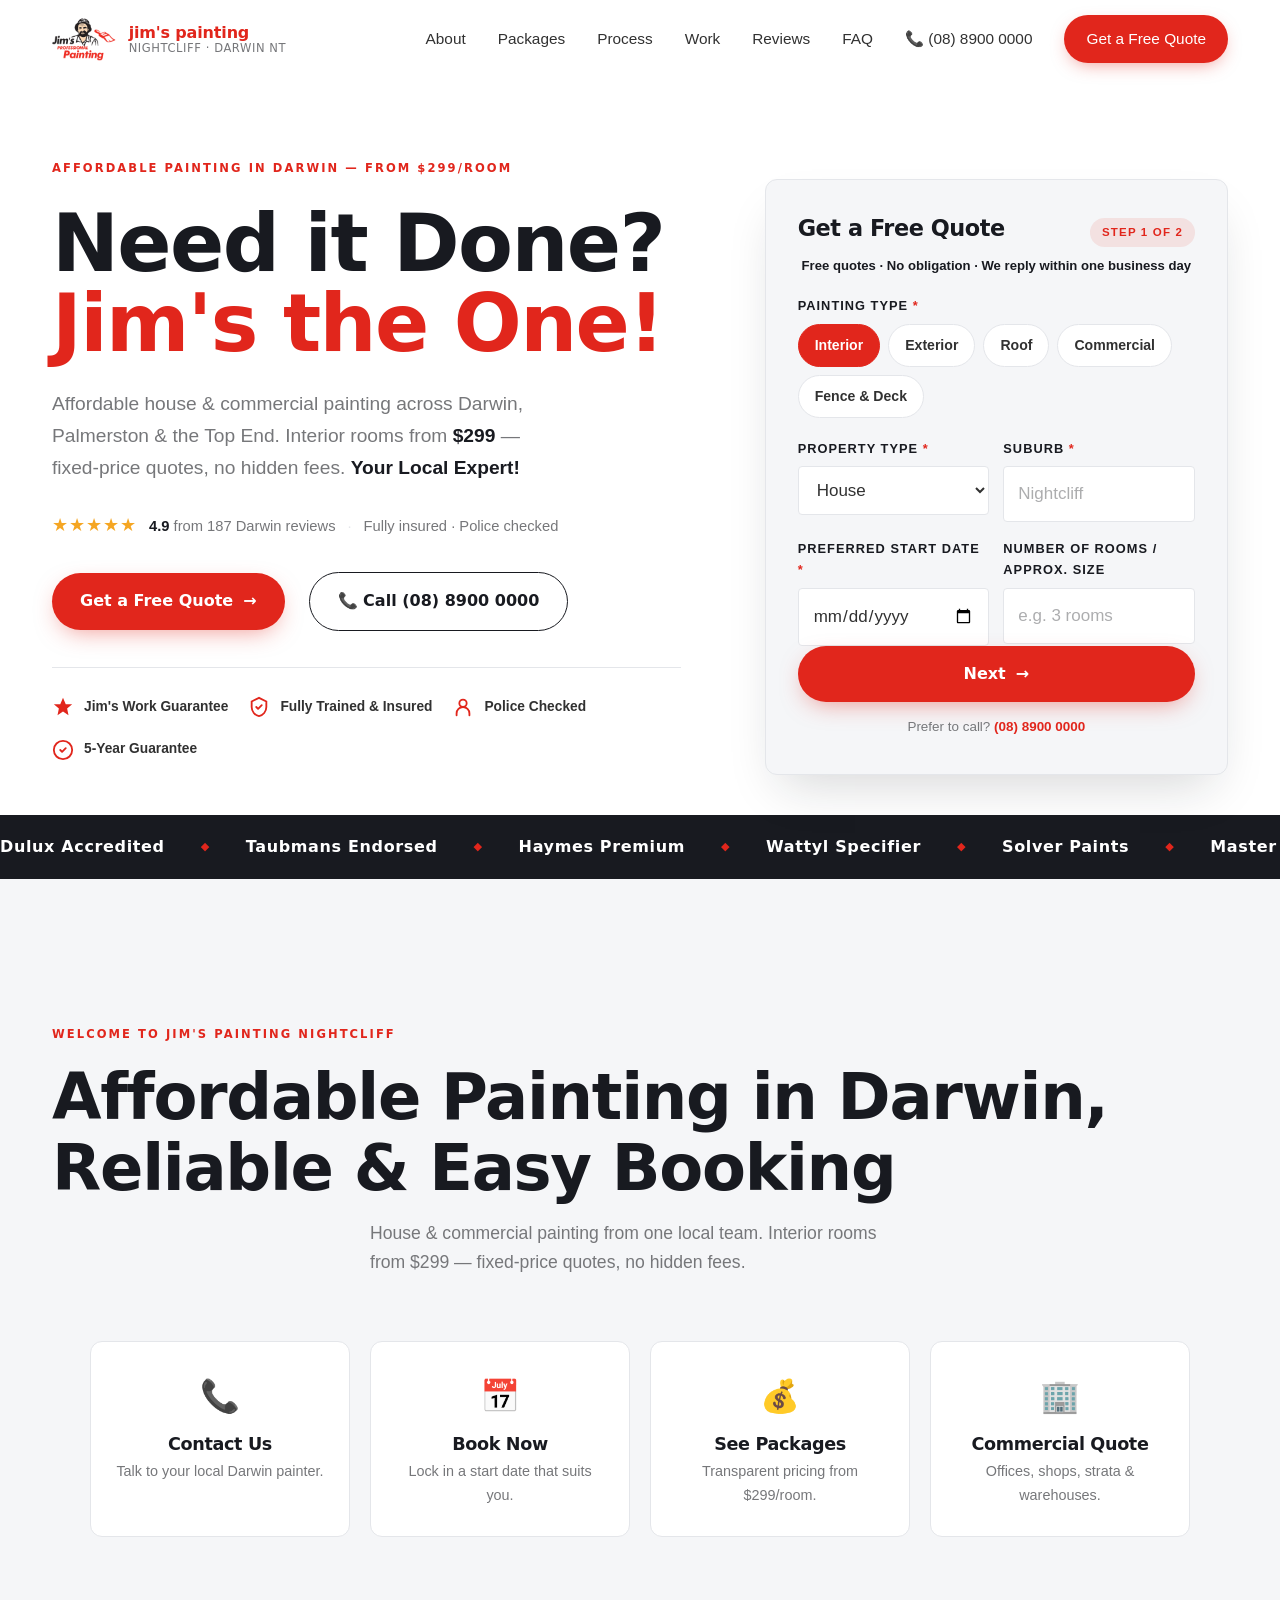
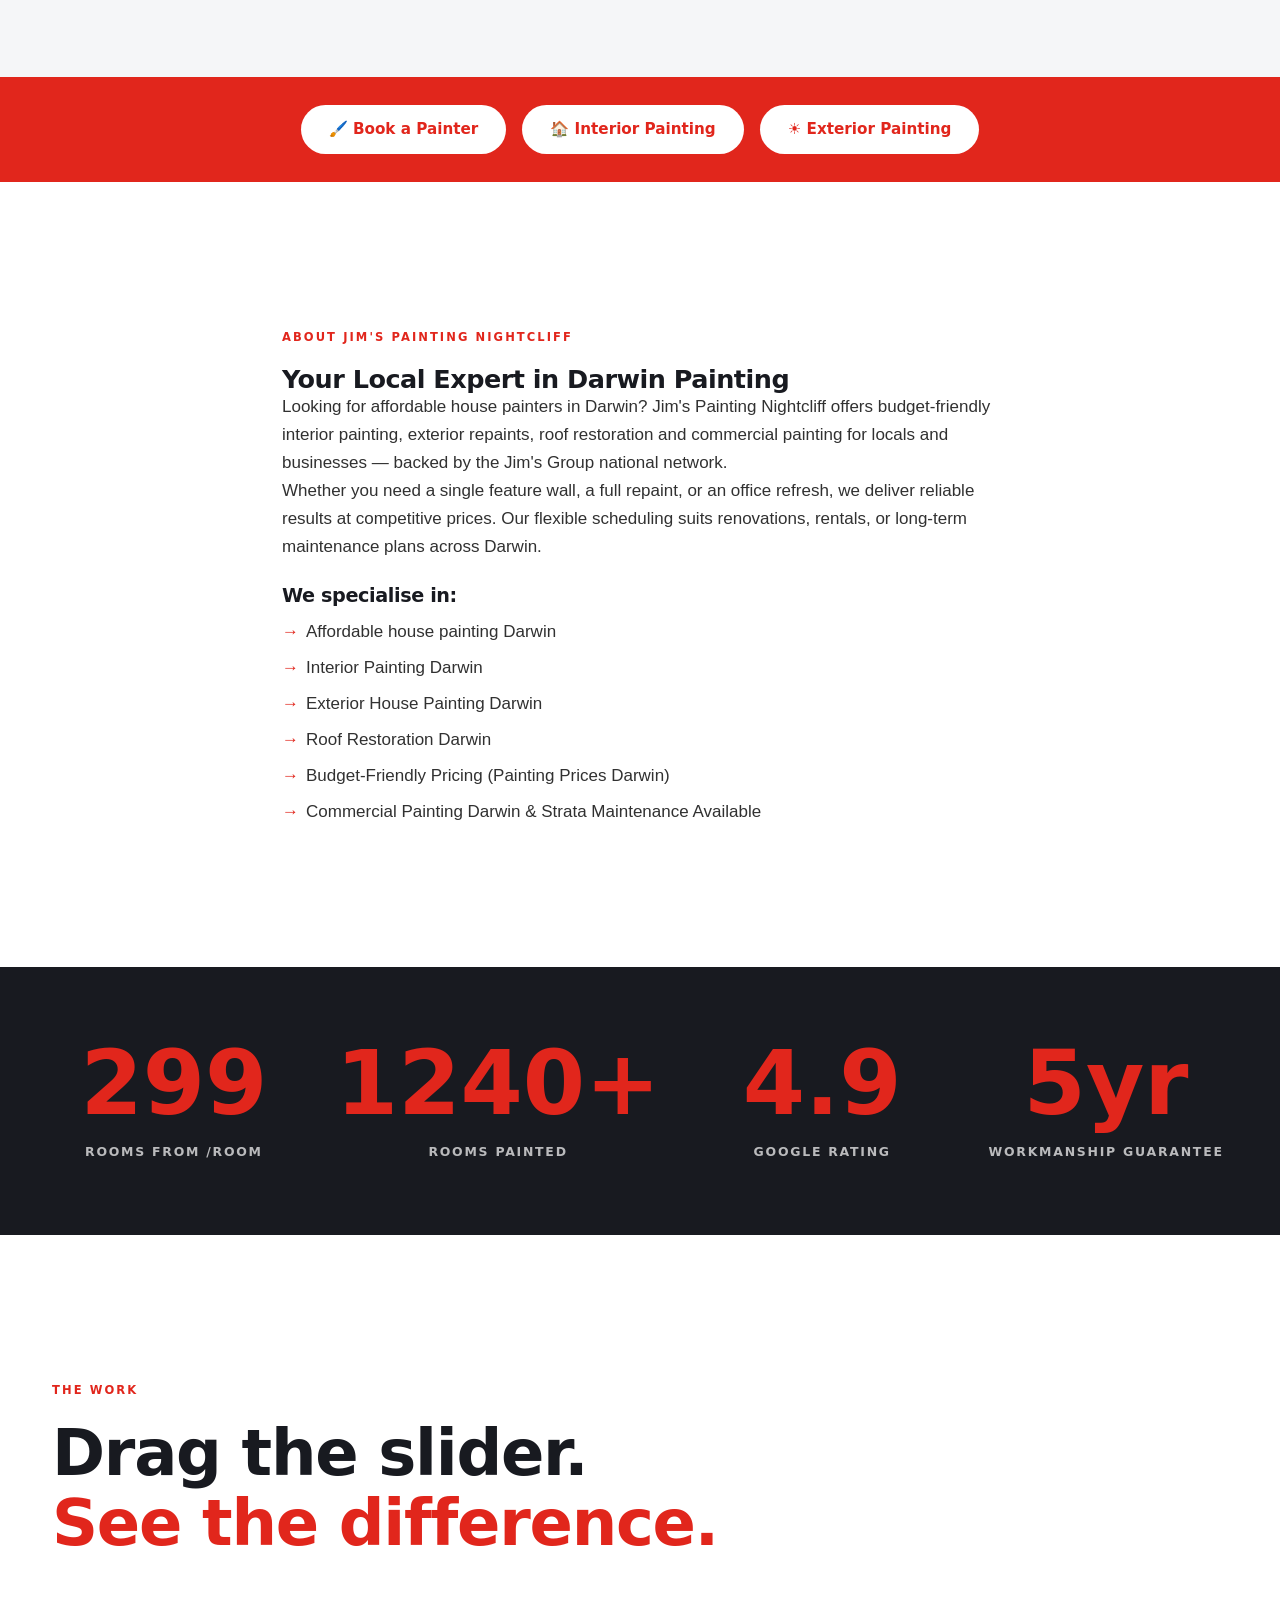
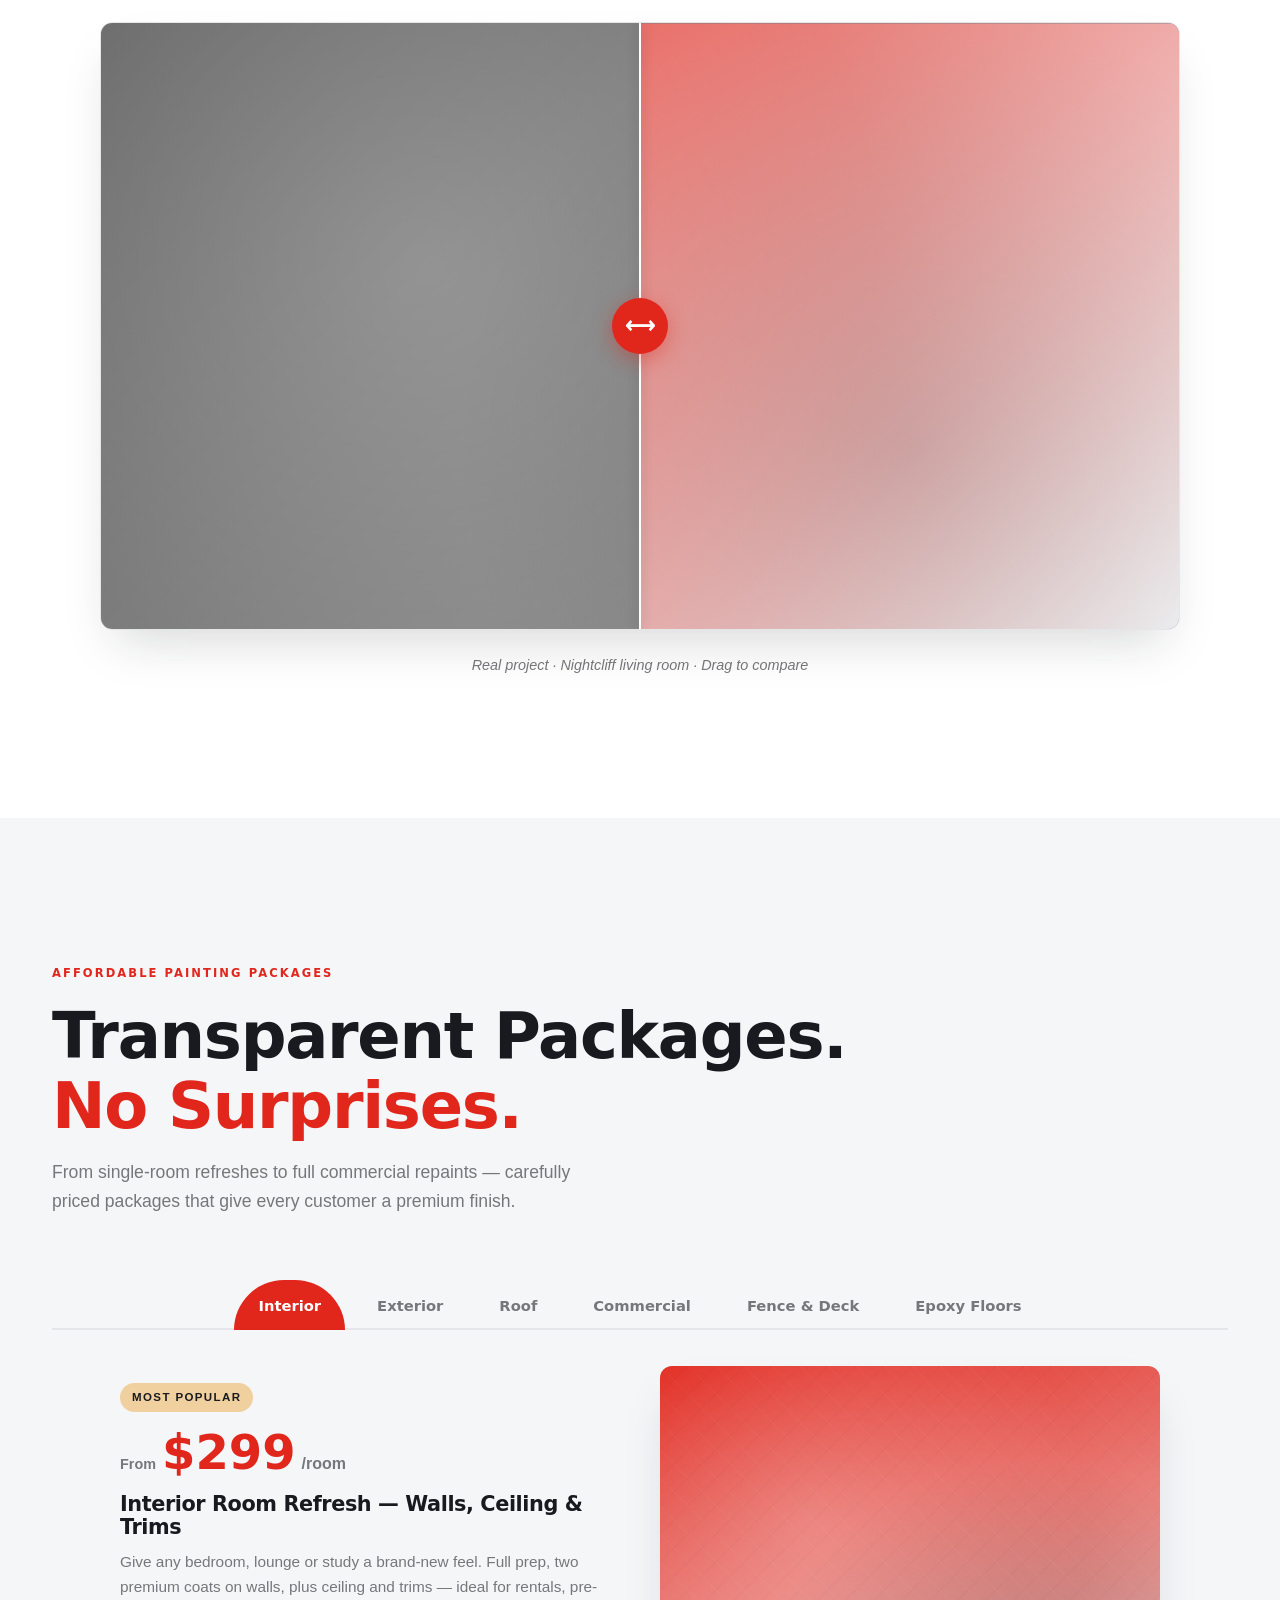
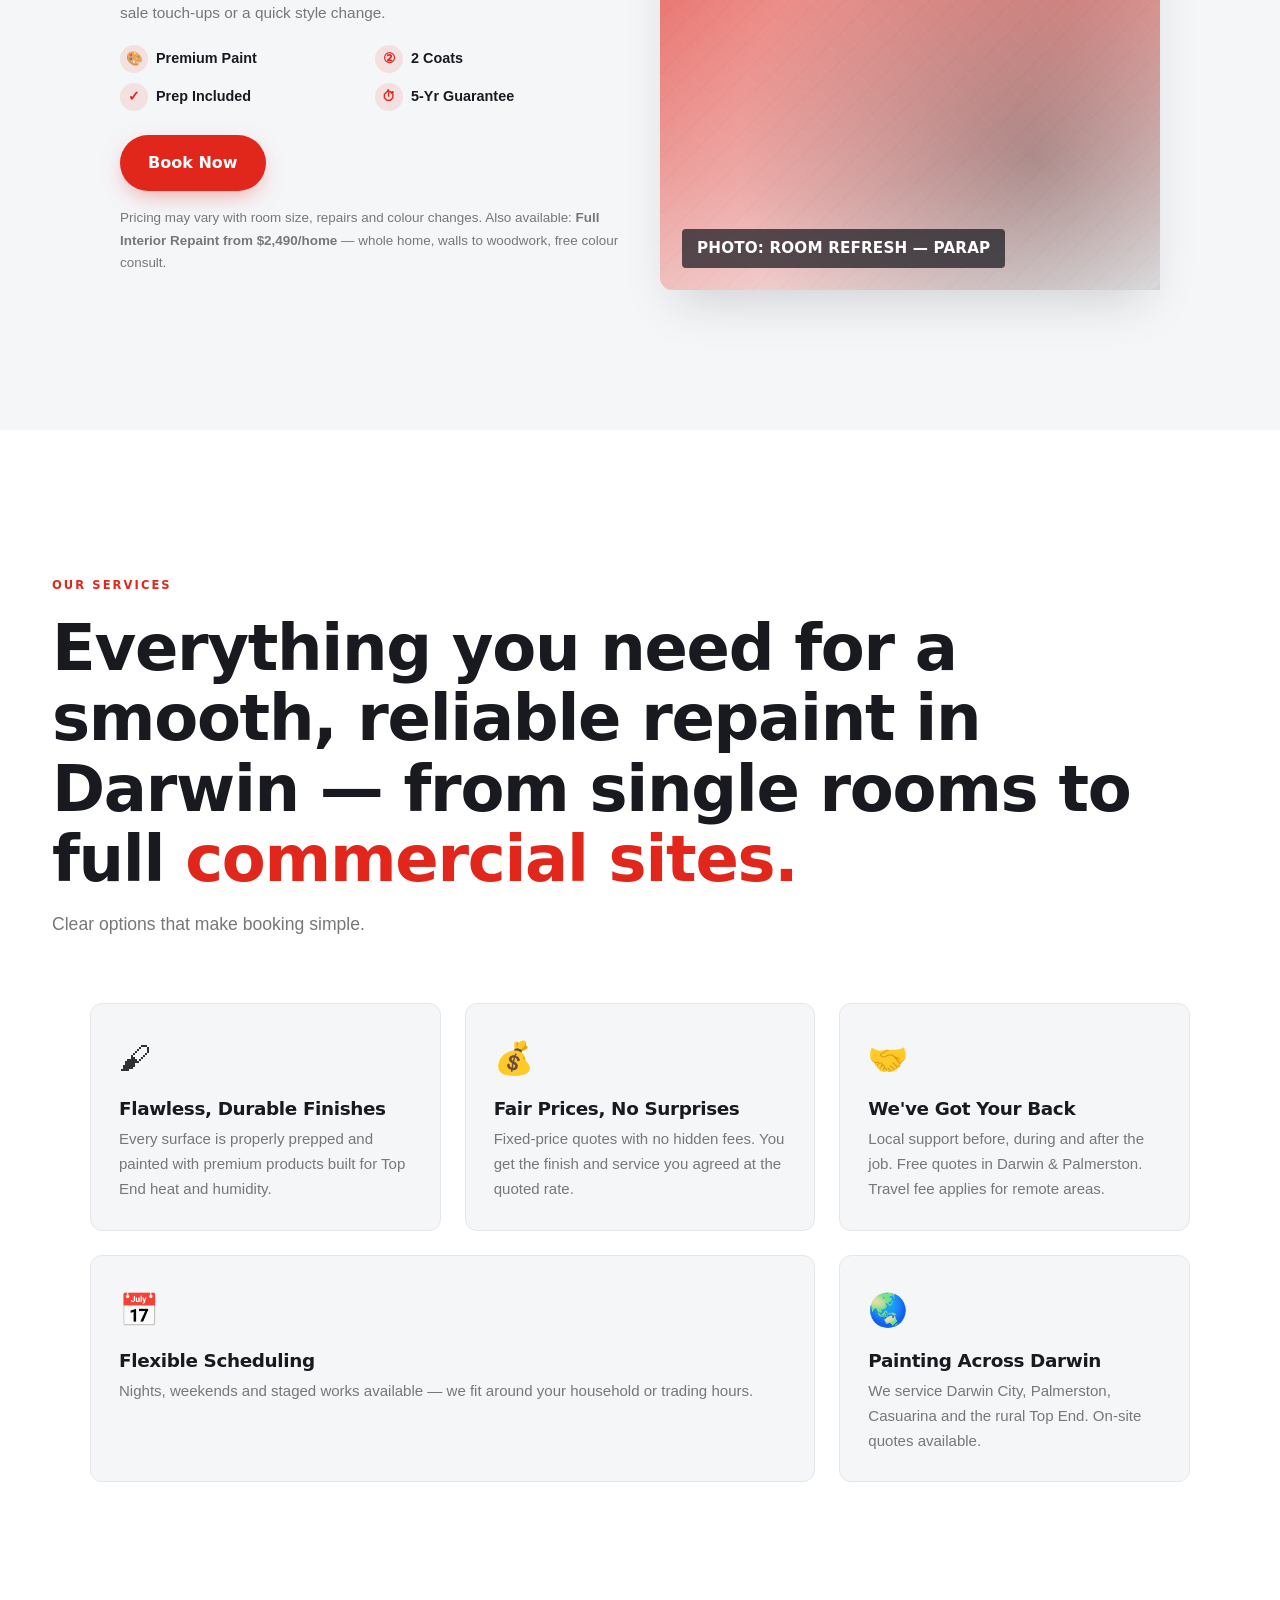
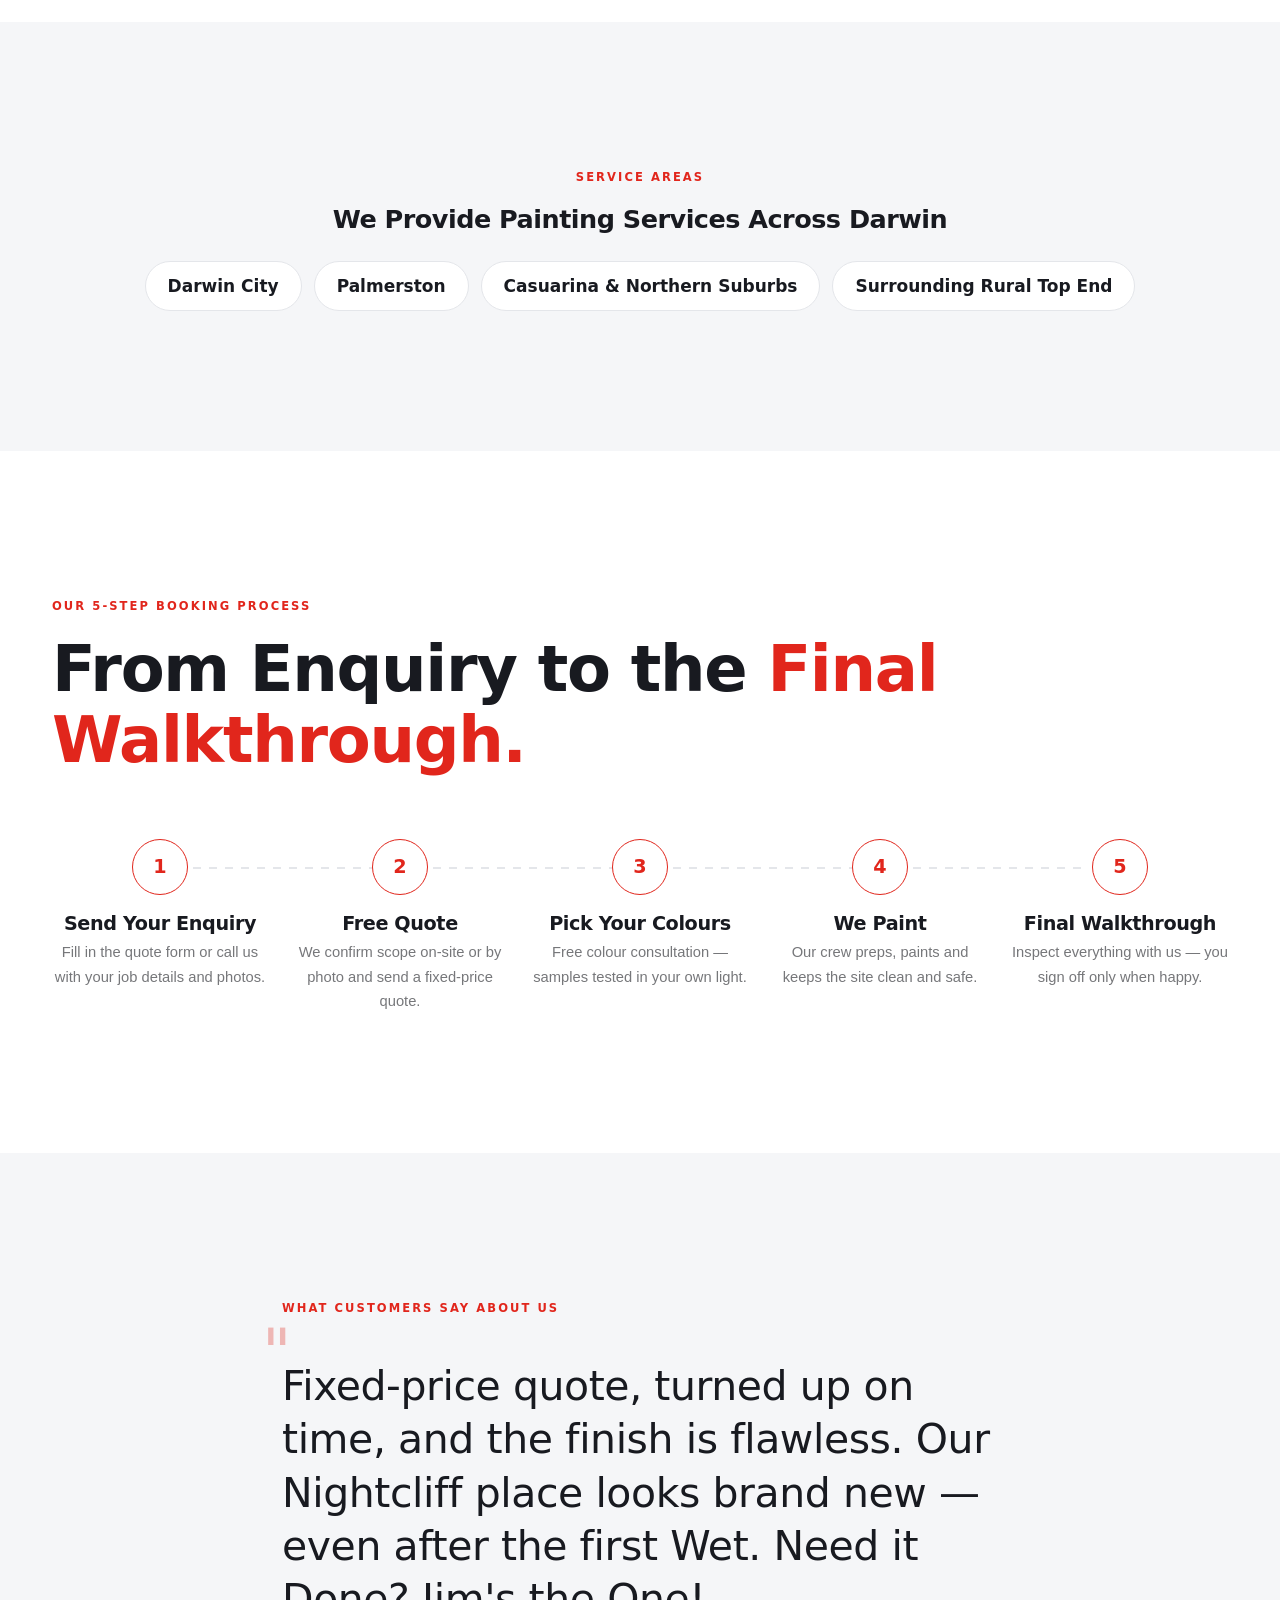
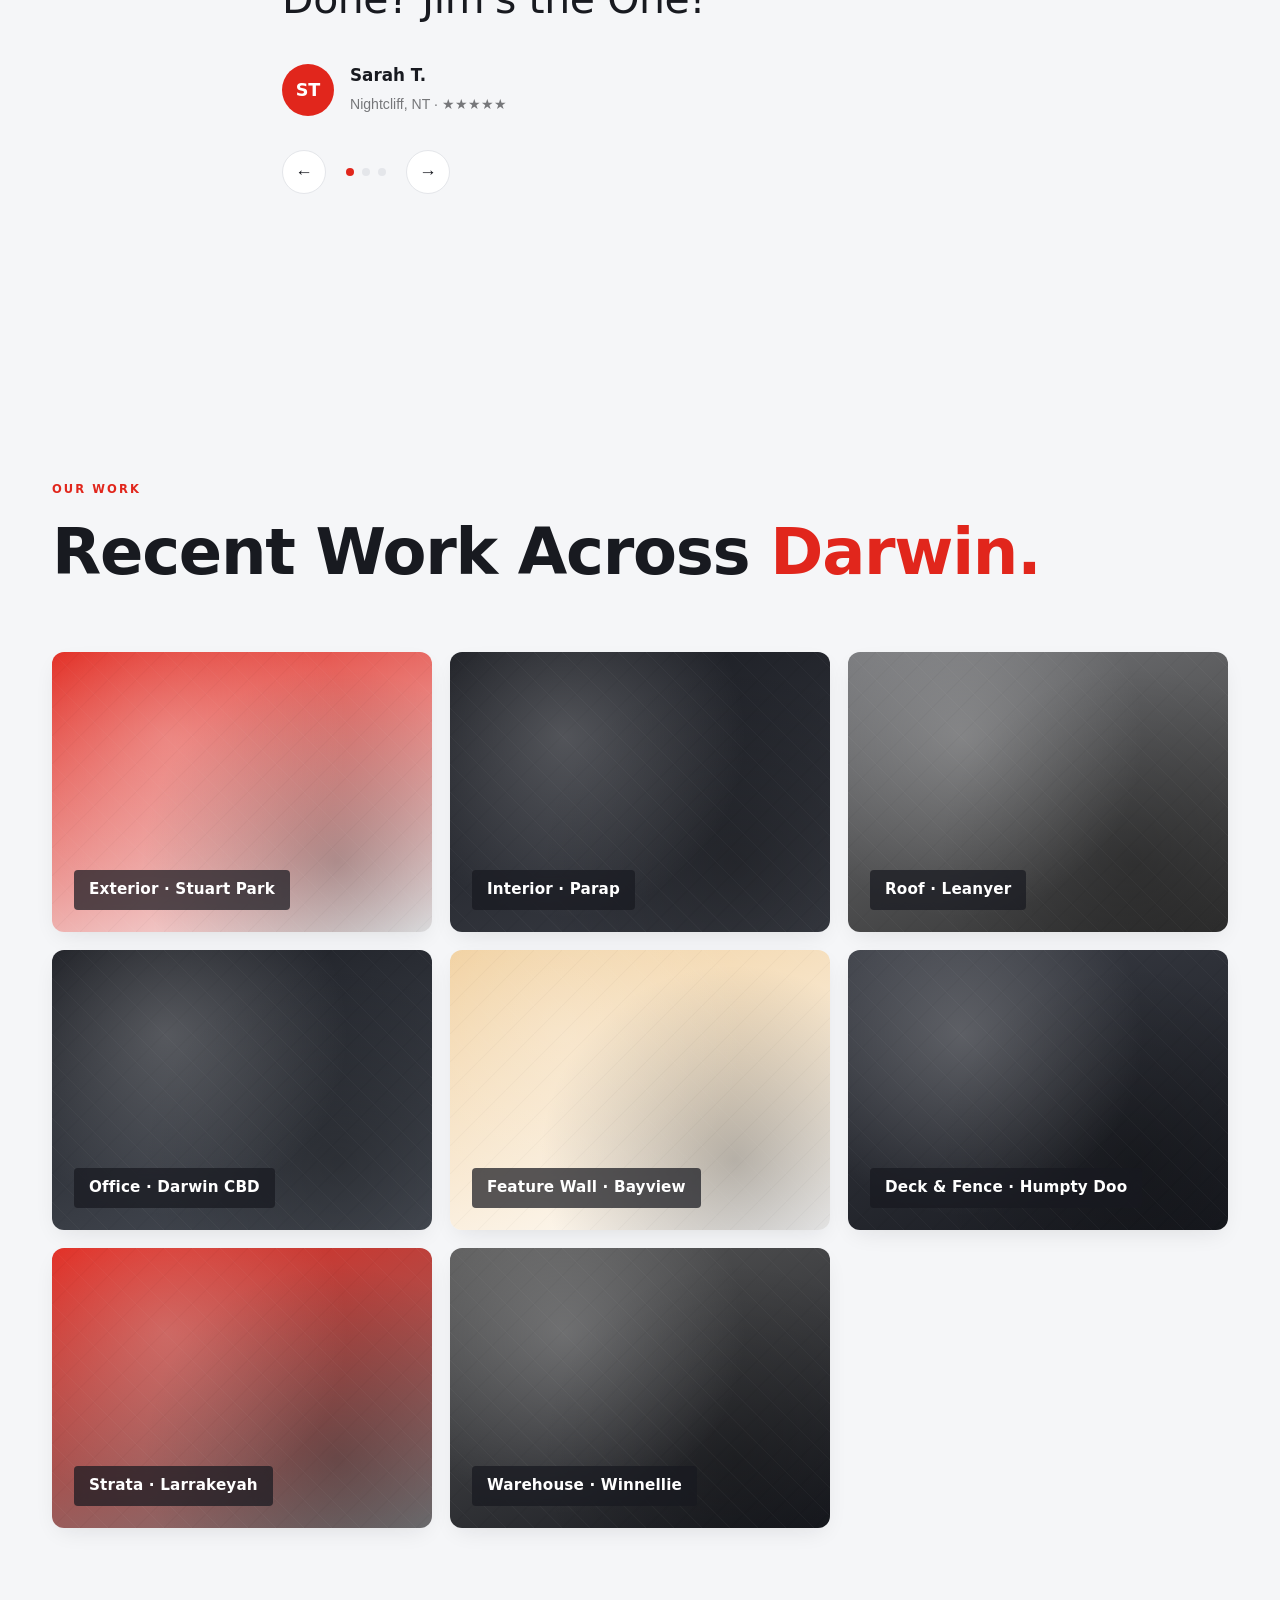
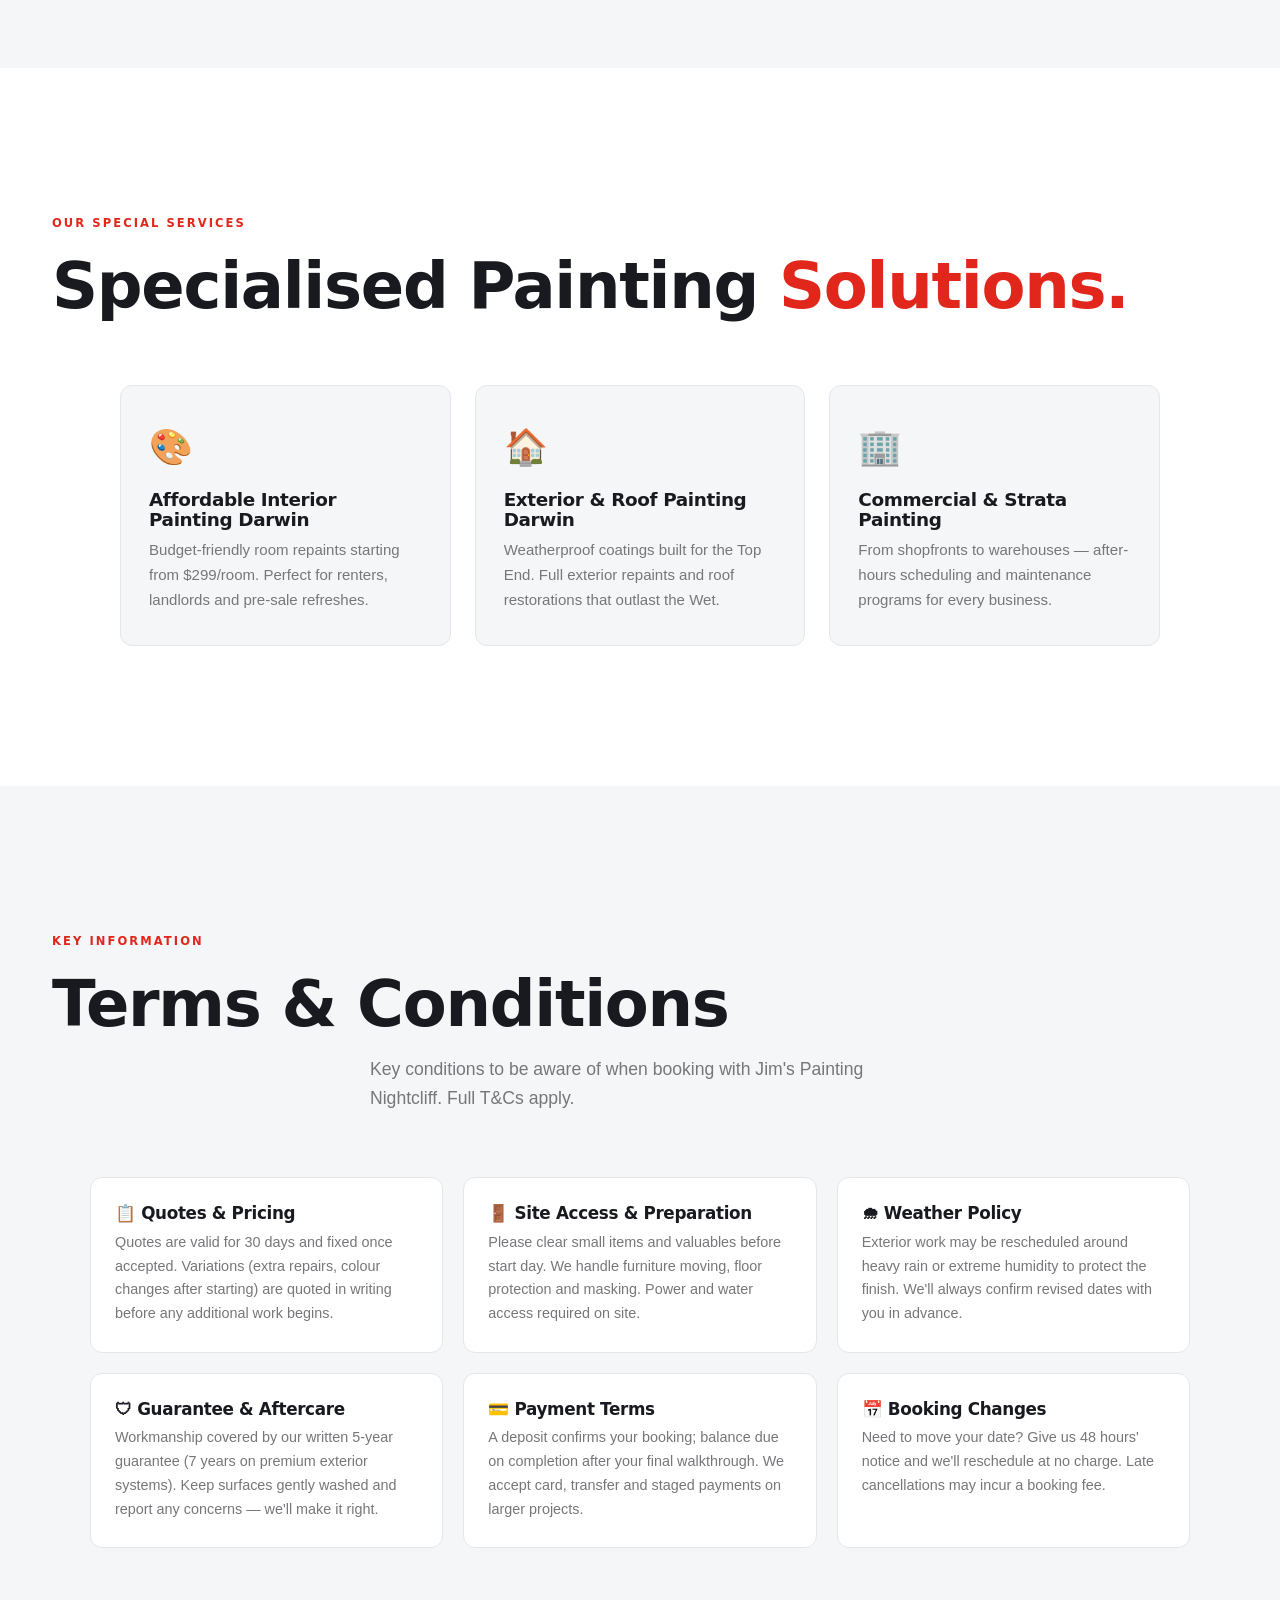
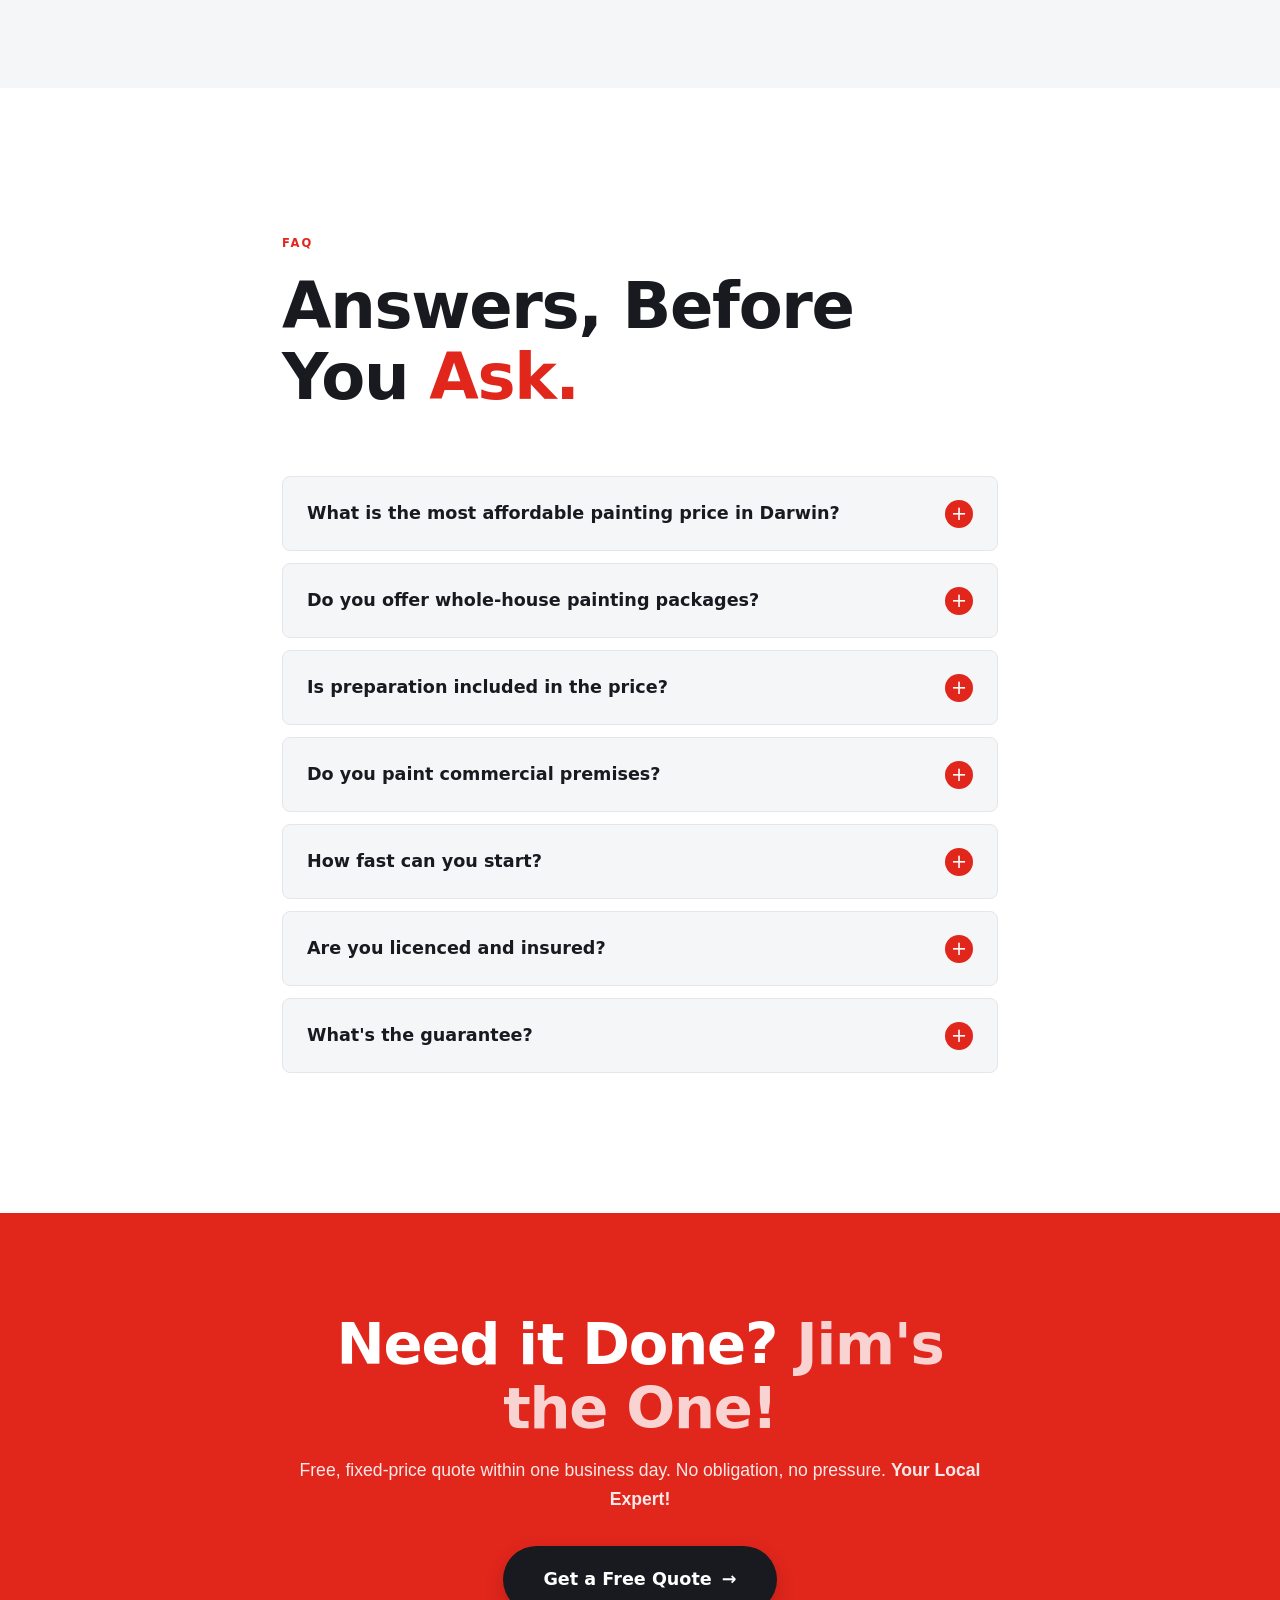
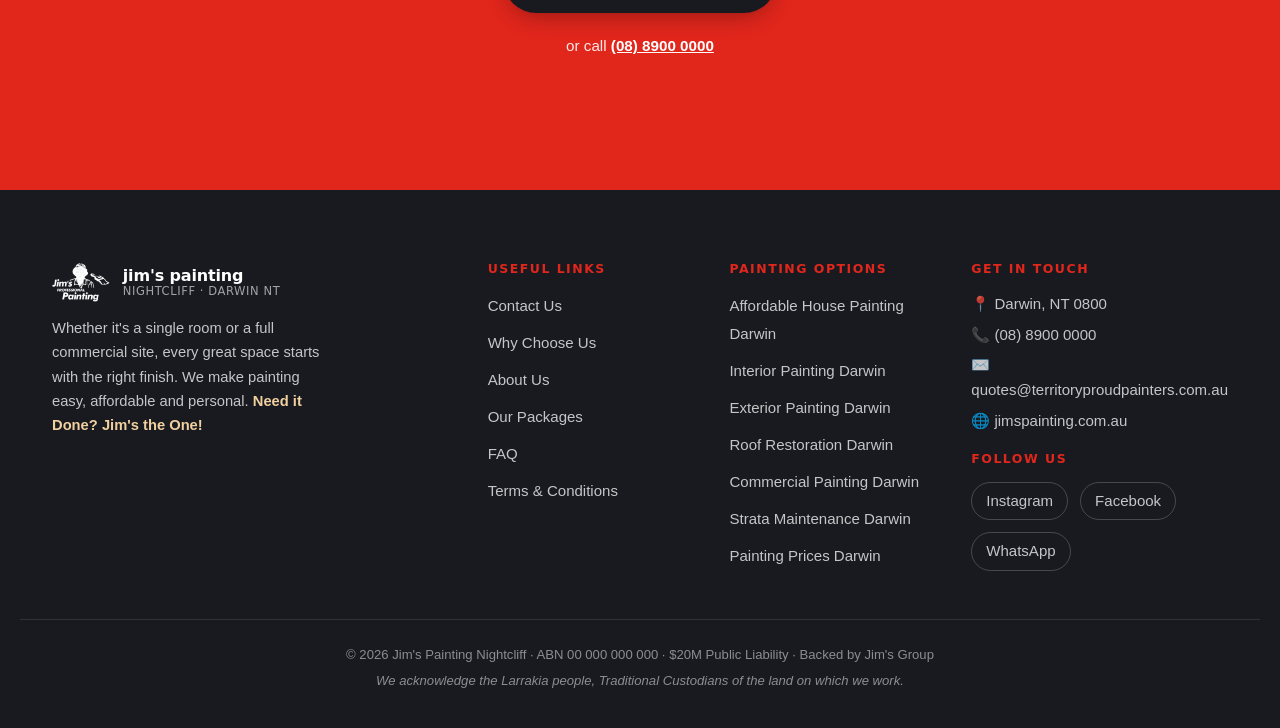
==== index.html @ 4a355abf "fix: restore OUR SERVICES section from PDF page 3 (5 value cards)" ====
<!DOCTYPE html>
<html lang="en-AU">
<head>
<meta charset="UTF-8">
<meta name="viewport" content="width=device-width, initial-scale=1.0">
<title>Jim's Painting Nightcliff — Affordable Painters Darwin | From $299/Room</title>
<meta name="description" content="Jim's Painting Nightcliff — affordable house & commercial painting in Darwin from $299/room. Backed by Jim's Group. Fixed-price quotes, 5-year guarantee, police-checked crews. Need it Done? Jim's the One!">
<meta name="theme-color" content="#e1261c">

<meta property="og:title" content="Jim's Painting Nightcliff — Affordable Painters Darwin">
<meta property="og:description" content="From $299/room. Fixed-price quotes, 5-year guarantee. Backed by Jim's Group. Need it Done? Jim's the One!">
<meta property="og:type" content="website">

<link rel="canonical" href="https://jimspaintingnightcliff.com.au/">
<link rel="preconnect" href="https://fonts.googleapis.com">
<link rel="stylesheet" href="css/styles.css?v=jpn2">

<script type="application/ld+json">
{
  "@context": "https://schema.org",
  "@type": "HousePainter",
  "name": "Jim's Painting Nightcliff",
  "description": "Affordable house & commercial painting in Darwin, backed by Jim's Group. Interior, exterior, roof, commercial painting from $299/room.",
  "parentOrganization": {"@type":"Organization","name":"Jim's Group","url":"https://jimspainting.com.au"},
  "slogan": "Need it Done? Jim's the One!",
  "areaServed": ["Darwin","Palmerston","Casuarina","Nightcliff","Top End NT"],
  "telephone": "+61 8 8900 0000",
  "email": "quotes@territoryproudpainters.com.au",
  "priceRange": "From $299/room",
  "address": {"@type":"PostalAddress","addressLocality":"Darwin","addressRegion":"NT","postalCode":"0800","addressCountry":"AU"},
  "aggregateRating": {"@type":"AggregateRating","ratingValue":"4.9","reviewCount":"187"}
}
</script>
<style>
  /* Futura isn't a web font — load it via font-face if licensed, else rely on system fallbacks.
     Arial is universally available. The --font-head/--font-body tokens in styles.css handle the stack. */
</style>
</head>
<body>

<div class="scroll-progress" id="scrollProgress"></div>

<!-- ============ HEADER ============ -->
<header class="header" id="top">
  <div class="wrap header-row">
    <a href="#top" class="brand" aria-label="Jim's Painting Nightcliff — home">
      <img src="assets/img/jims-painting-logo.png" alt="Jim's Painting" class="brand-logo" width="140" height="95">
      <span class="brand-text"><strong>jim's painting</strong><small>NIGHTCLIFF · DARWIN NT</small></span>
    </a>
    <nav class="nav" id="nav" aria-label="Primary">
      <a href="#welcome">About</a>
      <a href="#packages">Packages</a>
      <a href="#process">Process</a>
      <a href="#gallery">Work</a>
      <a href="#reviews">Reviews</a>
      <a href="#faq">FAQ</a>
      <a href="tel:+61889000000" class="nav-phone">📞 (08) 8900 0000</a>
      <a href="#quote" class="nav-cta">Get a Free Quote</a>
    </nav>
    <button class="burger" id="burger" aria-label="Menu" aria-expanded="false"><span></span><span></span></button>
  </div>
</header>

<main>
<!-- ============ HERO ============ -->
<section class="hero" id="quote">
  <div class="wrap hero-grid">
    <div class="hero-copy reveal">
      <span class="eyebrow">Affordable Painting in Darwin — From $299/Room</span>
      <h1>Need it Done?<br><em>Jim's the One!</em></h1>
      <p class="hero-sub">Affordable house &amp; commercial painting across Darwin, Palmerston &amp; the Top End. Interior rooms from <strong>$299</strong> — fixed-price quotes, no hidden fees. <strong>Your Local Expert!</strong></p>

      <div class="hero-trust">
        <span class="stars" aria-label="4.9 out of 5 stars">★★★★★</span>
        <span><strong>4.9</strong> from 187 Darwin reviews</span>
        <span class="dot">·</span>
        <span>Fully insured · Police checked</span>
      </div>

      <div class="hero-ctas">
        <a href="#quote-form-card" class="btn btn-primary magnetic" data-magnetic>Get a Free Quote <span>→</span></a>
        <a href="tel:+61889000000" class="btn btn-outline">📞 Call (08) 8900 0000</a>
      </div>

      <div class="franchise-badges">
        <span class="f-badge">
          <svg viewBox="0 0 24 24" fill="currentColor"><path d="M12 2l3 7h7l-5.5 4.5L18 21l-6-4-6 4 1.5-7.5L2 9h7z"/></svg>
          Jim's Work Guarantee
        </span>
        <span class="f-badge">
          <svg viewBox="0 0 24 24" fill="none" stroke="currentColor" stroke-width="2"><path d="M12 2L4 6v6c0 5 3.5 9 8 10 4.5-1 8-5 8-10V6l-8-4z"/><path d="M9 12l2 2 4-4" stroke-linecap="round" stroke-linejoin="round"/></svg>
          Fully Trained &amp; Insured
        </span>
        <span class="f-badge">
          <svg viewBox="0 0 24 24" fill="none" stroke="currentColor" stroke-width="2"><circle cx="12" cy="8" r="4"/><path d="M5 21v-2a7 7 0 0 1 14 0v2" stroke-linecap="round"/></svg>
          Police Checked
        </span>
        <span class="f-badge">
          <svg viewBox="0 0 24 24" fill="none" stroke="currentColor" stroke-width="2"><path d="M9 12l2 2 4-4" stroke-linecap="round" stroke-linejoin="round"/><circle cx="12" cy="12" r="10"/></svg>
          5-Year Guarantee
        </span>
      </div>
    </div>

    <!-- 2-STEP FORM CARD -->
    <div class="quote-card reveal" id="quote-form-card">
      <div class="qc-head">
        <h2>Get a Free Quote</h2>
        <div class="step-pill" id="stepPill">Step 1 of 2</div>
      </div>

      <form id="leadForm" novalidate>
        <!-- STEP 1 -->
        <div class="fstep active" data-step="1">
          <p class="ftrust">Free quotes · No obligation · We reply within one business day</p>
          <label class="lbl">Painting Type <span class="req">*</span></label>
          <div class="chips" role="radiogroup" aria-label="Painting type">
            <input type="radio" name="painting_type" id="t-int" value="Interior" checked><label for="t-int">Interior</label>
            <input type="radio" name="painting_type" id="t-ext" value="Exterior"><label for="t-ext">Exterior</label>
            <input type="radio" name="painting_type" id="t-roof" value="Roof"><label for="t-roof">Roof</label>
            <input type="radio" name="painting_type" id="t-com" value="Commercial"><label for="t-com">Commercial</label>
            <input type="radio" name="painting_type" id="t-fence" value="Fence & Deck"><label for="t-fence">Fence &amp; Deck</label>
          </div>
          <div class="grid-2">
            <div><label class="lbl" for="ptype">Property Type <span class="req">*</span></label><select id="ptype" name="property_type" required>
              <option value="House" selected>House</option><option value="Unit">Unit</option><option value="Office">Office</option><option value="Shop">Shop</option><option value="Strata">Strata</option>
            </select></div>
            <div><label class="lbl" for="suburb">Suburb <span class="req">*</span></label><input type="text" id="suburb" name="suburb" placeholder="Nightcliff" required></div>
          </div>
          <div class="grid-2">
            <div><label class="lbl" for="sdate">Preferred Start Date <span class="req">*</span></label><input type="date" id="sdate" name="start_date" required></div>
            <div><label class="lbl" for="rooms">Number of Rooms / Approx. Size</label><input type="text" id="rooms" name="rooms" placeholder="e.g. 3 rooms"></div>
          </div>
          <button type="button" class="btn btn-primary btn-block" id="nextBtn">Next <span>→</span></button>
          <p class="prefer-call">Prefer to call? <a href="tel:+61889000000">(08) 8900 0000</a></p>
        </div>
        <!-- STEP 2 -->
        <div class="fstep" data-step="2">
          <p class="fstep-title">Where do we send your quote?</p>
          <div class="grid-2">
            <div><label class="lbl" for="name">Name <span class="req">*</span></label><input type="text" id="name" name="name" placeholder="Your name" required></div>
            <div><label class="lbl" for="phone">Phone <span class="req">*</span></label><input type="tel" id="phone" name="phone" placeholder="04xx xxx xxx" required></div>
          </div>
          <label class="lbl" for="email">Email <span class="req">*</span></label>
          <input type="email" id="email" name="email" placeholder="you@email.com" required>
          <label class="lbl" for="address">Address <span class="req">*</span></label>
          <input type="text" id="address" name="address" placeholder="Street, suburb, postcode" required>
          <div class="factions">
            <button type="button" class="btn-back" id="backBtn"><span>←</span> Back</button>
            <button type="submit" class="btn btn-primary">Get my free quote</button>
          </div>
          <p class="guarantee-line">🔒 No obligation. No pressure. Backed by Jim's Work Guarantee.</p>
        </div>
        <!-- SUCCESS -->
        <div class="fsuccess" aria-live="polite">
          <svg width="52" height="52" viewBox="0 0 52 52"><circle cx="26" cy="26" r="24" stroke="#e1261c" stroke-width="2" fill="#f5f6f8"/><path d="M16 27l7 7 14-14" stroke="#e1261c" stroke-width="3" fill="none" stroke-linecap="round" stroke-linejoin="round"/></svg>
          <h3>Quote received — we're on it.</h3>
          <p>Reply within one business day. Check your phone &amp; email.</p>
        </div>
      </form>
    </div>
  </div>
</section>

<!-- ============ MARQUEE ============ -->
<div class="marquee-strip">
  <div class="marquee-track">
    <span>Dulux Accredited</span><span class="sep">◆</span>
    <span>Taubmans Endorsed</span><span class="sep">◆</span>
    <span>Haymes Premium</span><span class="sep">◆</span>
    <span>Wattyl Specifier</span><span class="sep">◆</span>
    <span>Solver Paints</span><span class="sep">◆</span>
    <span>Master Painters Member</span><span class="sep">◆</span>
    <span>Dulux Accredited</span><span class="sep">◆</span>
    <span>Taubmans Endorsed</span><span class="sep">◆</span>
    <span>Haymes Premium</span><span class="sep">◆</span>
    <span>Wattyl Specifier</span><span class="sep">◆</span>
    <span>Solver Paints</span><span class="sep">◆</span>
    <span>Master Painters Member</span><span class="sep">◆</span>
  </div>
</div>

<!-- ============ WELCOME / INTRO (4 CTA cards) ============ -->
<section class="welcome" id="welcome">
  <div class="wrap">
    <div class="section-head center reveal">
      <span class="eyebrow">Welcome to Jim's Painting Nightcliff</span>
      <h2>Affordable Painting in Darwin,<br>Reliable &amp; Easy Booking</h2>
      <p class="section-sub" style="margin-inline:auto;">House &amp; commercial painting from one local team. Interior rooms from $299 — fixed-price quotes, no hidden fees.</p>
    </div>
    <div class="cta-cards">
      <a href="#quote" class="cta-card reveal">
        <span class="cta-icon">📞</span>
        <h3>Contact Us</h3>
        <p>Talk to your local Darwin painter.</p>
      </a>
      <a href="#quote" class="cta-card reveal">
        <span class="cta-icon">📅</span>
        <h3>Book Now</h3>
        <p>Lock in a start date that suits you.</p>
      </a>
      <a href="#packages" class="cta-card reveal">
        <span class="cta-icon">💰</span>
        <h3>See Packages</h3>
        <p>Transparent pricing from $299/room.</p>
      </a>
      <a href="#quote" class="cta-card reveal">
        <span class="cta-icon">🏢</span>
        <h3>Commercial Quote</h3>
        <p>Offices, shops, strata &amp; warehouses.</p>
      </a>
    </div>
  </div>
</section>

<!-- ============ SERVICES STRIP ============ -->
<section class="services-strip">
  <div class="wrap">
    <div class="service-buttons reveal">
      <a href="#packages" class="service-btn">🖌️ Book a Painter</a>
      <a href="#packages" class="service-btn">🏠 Interior Painting</a>
      <a href="#packages" class="service-btn">☀️ Exterior Painting</a>
    </div>
  </div>
</section>

<!-- ============ ABOUT ============ -->
<section class="about" id="about">
  <div class="wrap narrow reveal">
    <span class="eyebrow">About Jim's Painting Nightcliff</span>
    <h2>Your Local Expert in Darwin Painting</h2>
    <p>Looking for affordable house painters in Darwin? Jim's Painting Nightcliff offers budget-friendly interior painting, exterior repaints, roof restoration and commercial painting for locals and businesses — backed by the Jim's Group national network.</p>
    <p>Whether you need a single feature wall, a full repaint, or an office refresh, we deliver reliable results at competitive prices. Our flexible scheduling suits renovations, rentals, or long-term maintenance plans across Darwin.</p>
    <h3 class="about-sub">We specialise in:</h3>
    <ul class="spec-list">
      <li>Affordable house painting Darwin</li>
      <li>Interior Painting Darwin</li>
      <li>Exterior House Painting Darwin</li>
      <li>Roof Restoration Darwin</li>
      <li>Budget-Friendly Pricing (Painting Prices Darwin)</li>
      <li>Commercial Painting Darwin &amp; Strata Maintenance Available</li>
    </ul>
  </div>
</section>

<!-- ============ STAT BAND ============ -->
<section class="stat-band">
  <div class="wrap stat-grid">
    <div class="stat reveal"><span class="stat-num" data-count="299" data-prefix="$">0</span><span class="stat-label">Rooms from /room</span></div>
    <div class="stat reveal"><span class="stat-num" data-count="1240" data-suffix="+">0</span><span class="stat-label">Rooms painted</span></div>
    <div class="stat reveal"><span class="stat-num" data-count="4.9" data-decimals="1">0</span><span class="stat-label">Google rating</span></div>
    <div class="stat reveal"><span class="stat-num" data-count="5" data-suffix="yr">0</span><span class="stat-label">Workmanship guarantee</span></div>
  </div>
</section>

<!-- ============ BEFORE / AFTER SLIDER ============ -->
<section class="ba-section" id="work">
  <div class="wrap">
    <div class="section-head reveal">
      <span class="eyebrow">The Work</span>
      <h2>Drag the slider.<br><em>See the difference.</em></h2>
    </div>
    <div class="ba-slider reveal" id="baSlider">
      <div class="ba-img ba-after" data-label="After · Nightcliff, 2025">
        <div class="ba-fill illus" style="background:linear-gradient(135deg,#e1261c 0%,#f5f6f8 100%);"></div>
        <span class="ba-caption">After · Nightcliff · 3 coats, low-VOC</span>
      </div>
      <div class="ba-img ba-before" data-label="Before">
        <div class="ba-fill illus" style="background:linear-gradient(135deg,#6B6B6B 0%,#9C9C9C 100%);"></div>
        <span class="ba-caption">Before</span>
      </div>
      <div class="ba-handle" id="baHandle"><div class="ba-handle-line"></div><div class="ba-handle-circle">⟷</div></div>
    </div>
    <p class="ba-hint">Real project · Nightcliff living room · Drag to compare</p>
  </div>
</section>

<!-- ============ PACKAGES (6 tabs) ============ -->
<section class="packages" id="packages">
  <div class="wrap">
    <div class="section-head reveal">
      <span class="eyebrow">Affordable Painting Packages</span>
      <h2>Transparent Packages.<br><em>No Surprises.</em></h2>
      <p class="section-sub">From single-room refreshes to full commercial repaints — carefully priced packages that give every customer a premium finish.</p>
    </div>

    <!-- Tab buttons -->
    <div class="pkg-tabs reveal" role="tablist">
      <button class="pkg-tab active" data-tab="interior" role="tab">Interior</button>
      <button class="pkg-tab" data-tab="exterior" role="tab">Exterior</button>
      <button class="pkg-tab" data-tab="roof" role="tab">Roof</button>
      <button class="pkg-tab" data-tab="commercial" role="tab">Commercial</button>
      <button class="pkg-tab" data-tab="fence" role="tab">Fence &amp; Deck</button>
      <button class="pkg-tab" data-tab="epoxy" role="tab">Epoxy Floors</button>
    </div>

    <!-- Tab panels -->
    <div class="pkg-panels">
      <!-- Interior -->
      <div class="pkg-panel active" data-panel="interior">
        <div class="pkg-detail">
          <div class="pkg-info">
            <span class="pkg-tag pkg-tag-pop">Most Popular</span>
            <div class="pkg-price"><span class="cur">From</span><span class="amt">$299</span><span class="unit">/room</span></div>
            <h3>Interior Room Refresh — Walls, Ceiling &amp; Trims</h3>
            <p class="pkg-desc">Give any bedroom, lounge or study a brand-new feel. Full prep, two premium coats on walls, plus ceiling and trims — ideal for rentals, pre-sale touch-ups or a quick style change.</p>
            <ul class="pkg-features">
              <li><span class="feat-ico">🎨</span> Premium Paint</li>
              <li><span class="feat-ico">②</span> 2 Coats</li>
              <li><span class="feat-ico">✓</span> Prep Included</li>
              <li><span class="feat-ico">⏱</span> 5-Yr Guarantee</li>
            </ul>
            <a href="#quote" class="btn btn-primary">Book Now</a>
            <p class="pkg-note">Pricing may vary with room size, repairs and colour changes. Also available: <strong>Full Interior Repaint from $2,490/home</strong> — whole home, walls to woodwork, free colour consult.</p>
          </div>
          <div class="pkg-photo photo-illus" style="background:linear-gradient(160deg,#e1261c,#f5f6f8);"><span>PHOTO: ROOM REFRESH — PARAP</span></div>
        </div>
      </div>
      <!-- Exterior -->
      <div class="pkg-panel" data-panel="exterior">
        <div class="pkg-detail">
          <div class="pkg-info">
            <span class="pkg-tag">Built for the Wet</span>
            <div class="pkg-price"><span class="cur">From</span><span class="amt">$4,900</span><span class="unit">/home</span></div>
            <h3>Exterior House Repaint — Weather-Resistant, UV-Stable</h3>
            <p class="pkg-desc">Protect and refresh your home's exterior with high-durability coatings made for NT sun, storms and humidity. Includes pressure wash, full prep, minor repairs and two coats on walls, eaves and trims.</p>
            <ul class="pkg-features">
              <li><span class="feat-ico">💦</span> Pressure Wash</li>
              <li><span class="feat-ico">☀</span> UV-Stable</li>
              <li><span class="feat-ico">✓</span> Repairs Included</li>
              <li><span class="feat-ico">⏱</span> 7-Yr Guarantee</li>
            </ul>
            <a href="#quote" class="btn btn-primary">Book Now</a>
            <p class="pkg-note">Pricing may vary with height access, cladding type and repairs.</p>
          </div>
          <div class="pkg-photo photo-illus" style="background:linear-gradient(160deg,#e1261c,#8B1F18);"><span>PHOTO: EXTERIOR REPAINT — PALMERSTON</span></div>
        </div>
      </div>
      <!-- Roof -->
      <div class="pkg-panel" data-panel="roof">
        <div class="pkg-detail">
          <div class="pkg-info">
            <span class="pkg-tag">Roof Restoration</span>
            <div class="pkg-price"><span class="cur">From</span><span class="amt">POA</span><span class="unit">/roof</span></div>
            <h3>Roof Restoration — Weatherproof Coatings</h3>
            <p class="pkg-desc">Full roof restoration built for the Top End. Pressure clean, repair, re-prime and apply UV-stable membrane coatings that outlast the Wet. Free on-site assessment.</p>
            <ul class="pkg-features">
              <li><span class="feat-ico">💦</span> Pressure Clean</li>
              <li><span class="feat-ico">☀</span> UV-Stable Membrane</li>
              <li><span class="feat-ico">✓</span> Repairs Included</li>
              <li><span class="feat-ico">⏱</span> 7-Yr Guarantee</li>
            </ul>
            <a href="#quote" class="btn btn-primary">Book Now</a>
            <p class="pkg-note">Free on-site assessment — tailored quote within 48 hours.</p>
          </div>
          <div class="pkg-photo photo-illus" style="background:linear-gradient(160deg,#76777a,#313131);"><span>PHOTO: ROOF RESTORATION — LEANYER</span></div>
        </div>
      </div>
      <!-- Commercial -->
      <div class="pkg-panel" data-panel="commercial">
        <div class="pkg-detail">
          <div class="pkg-info">
            <span class="pkg-tag">Commercial &amp; Strata</span>
            <div class="pkg-price"><span class="cur">From</span><span class="amt">POA</span><span class="unit">/site</span></div>
            <h3>Commercial &amp; Strata Painting — Offices, Shops, Complexes</h3>
            <p class="pkg-desc">Minimal-disruption repaints for offices, retail, strata and warehouses. Night and weekend scheduling, WHS-compliant crews, and long-life coating systems. Custom branding colours matched on request.</p>
            <ul class="pkg-features">
              <li><span class="feat-ico">🌙</span> After-Hours OK</li>
              <li><span class="feat-ico">🦺</span> WHS Compliant</li>
              <li><span class="feat-ico">🎨</span> Brand Colours</li>
              <li><span class="feat-ico">🛡</span> Insured Crews</li>
            </ul>
            <a href="#quote" class="btn btn-primary">Book Now</a>
            <p class="pkg-note">Free on-site assessment — tailored quote within 48 hours.</p>
          </div>
          <div class="pkg-photo photo-illus" style="background:linear-gradient(160deg,#181a20,#4A4F58);"><span>PHOTO: SHOPFRONT — DARWIN CBD</span></div>
        </div>
      </div>
      <!-- Fence & Deck -->
      <div class="pkg-panel" data-panel="fence">
        <div class="pkg-detail">
          <div class="pkg-info">
            <span class="pkg-tag">Fence &amp; Deck</span>
            <div class="pkg-price"><span class="cur">From</span><span class="amt">POA</span><span class="unit">/project</span></div>
            <h3>Fence &amp; Deck Painting — Stain &amp; Protection</h3>
            <p class="pkg-desc">Timber staining, deck oiling and fence painting that survives Darwin's UV and humidity. Prep, stain and seal for a finish that lasts.</p>
            <ul class="pkg-features">
              <li><span class="feat-ico">🪵</span> Timber Stain</li>
              <li><span class="feat-ico">☀</span> UV Protection</li>
              <li><span class="feat-ico">✓</span> Prep Included</li>
              <li><span class="feat-ico">⏱</span> 5-Yr Guarantee</li>
            </ul>
            <a href="#quote" class="btn btn-primary">Book Now</a>
            <p class="pkg-note">Free on-site assessment — tailored quote within 48 hours.</p>
          </div>
          <div class="pkg-photo photo-illus" style="background:linear-gradient(160deg,#3a3d45,#181a20);"><span>PHOTO: DECK &amp; FENCE — HUMPTY DOO</span></div>
        </div>
      </div>
      <!-- Epoxy Floors -->
      <div class="pkg-panel" data-panel="epoxy">
        <div class="pkg-detail">
          <div class="pkg-info">
            <span class="pkg-tag">Epoxy Floors</span>
            <div class="pkg-price"><span class="cur">From</span><span class="amt">POA</span><span class="unit">/m²</span></div>
            <h3>Epoxy Floor Coatings — Garages, Warehouses, Showrooms</h3>
            <p class="pkg-desc">Durable, chemical-resistant epoxy floor systems for garages, workshops and commercial floors. Seamless finish, easy to clean, built for heavy use.</p>
            <ul class="pkg-features">
              <li><span class="feat-ico">💪</span> Heavy-Duty</li>
              <li><span class="feat-ico">🧪</span> Chemical Resistant</li>
              <li><span class="feat-ico">✨</span> Seamless Finish</li>
              <li><span class="feat-ico">⏱</span> 7-Yr Guarantee</li>
            </ul>
            <a href="#quote" class="btn btn-primary">Book Now</a>
            <p class="pkg-note">Free on-site assessment — tailored quote within 48 hours.</p>
          </div>
          <div class="pkg-photo photo-illus" style="background:linear-gradient(160deg,#5a5a5a,#181a20);"><span>PHOTO: EPOXY FLOOR — WINNELLIE</span></div>
        </div>
      </div>
    </div>
  </div>
</section>

<!-- ============ OUR SERVICES (from territory-proud-painters.pdf p.3) ============ -->
<section class="why" id="why">
  <div class="wrap">
    <div class="section-head center reveal">
      <span class="eyebrow">Our Services</span>
      <h2>Everything you need for a smooth, reliable repaint in Darwin — from single rooms to full <em>commercial sites.</em></h2>
      <p class="section-sub">Clear options that make booking simple.</p>
    </div>
    <div class="why-grid">
      <div class="why-card reveal">
        <span class="why-ico">🖌</span>
        <h3>Flawless, Durable Finishes</h3>
        <p>Every surface is properly prepped and painted with premium products built for Top End heat and humidity.</p>
      </div>
      <div class="why-card reveal">
        <span class="why-ico">💰</span>
        <h3>Fair Prices, No Surprises</h3>
        <p>Fixed-price quotes with no hidden fees. You get the finish and service you agreed at the quoted rate.</p>
      </div>
      <div class="why-card reveal">
        <span class="why-ico">🤝</span>
        <h3>We've Got Your Back</h3>
        <p>Local support before, during and after the job. Free quotes in Darwin &amp; Palmerston. Travel fee applies for remote areas.</p>
      </div>
      <div class="why-card reveal">
        <span class="why-ico">📅</span>
        <h3>Flexible Scheduling</h3>
        <p>Nights, weekends and staged works available — we fit around your household or trading hours.</p>
      </div>
      <div class="why-card reveal">
        <span class="why-ico">🌏</span>
        <h3>Painting Across Darwin</h3>
        <p>We service Darwin City, Palmerston, Casuarina and the rural Top End. On-site quotes available.</p>
      </div>
    </div>
  </div>
</section>

<!-- ============ SERVICE AREAS ============ -->
<section class="areas">
  <div class="wrap center reveal">
    <span class="eyebrow">Service Areas</span>
    <h2>We Provide Painting Services Across Darwin</h2>
    <div class="areas-grid">
      <div class="area">Darwin City</div>
      <div class="area">Palmerston</div>
      <div class="area">Casuarina &amp; Northern Suburbs</div>
      <div class="area">Surrounding Rural Top End</div>
    </div>
  </div>
</section>

<!-- ============ 5-STEP PROCESS ============ -->
<section class="process" id="process">
  <div class="wrap">
    <div class="section-head center reveal">
      <span class="eyebrow">Our 5-Step Booking Process</span>
      <h2>From Enquiry to the <em>Final Walkthrough.</em></h2>
    </div>
    <div class="process-track">
      <div class="process-line"></div>
      <div class="pstep reveal"><span class="pstep-num">1</span><h3>Send Your Enquiry</h3><p>Fill in the quote form or call us with your job details and photos.</p></div>
      <div class="pstep reveal"><span class="pstep-num">2</span><h3>Free Quote</h3><p>We confirm scope on-site or by photo and send a fixed-price quote.</p></div>
      <div class="pstep reveal"><span class="pstep-num">3</span><h3>Pick Your Colours</h3><p>Free colour consultation — samples tested in your own light.</p></div>
      <div class="pstep reveal"><span class="pstep-num">4</span><h3>We Paint</h3><p>Our crew preps, paints and keeps the site clean and safe.</p></div>
      <div class="pstep reveal"><span class="pstep-num">5</span><h3>Final Walkthrough</h3><p>Inspect everything with us — you sign off only when happy.</p></div>
    </div>
  </div>
</section>

<!-- ============ REVIEWS ============ -->
<section class="reviews" id="reviews">
  <div class="wrap narrow reveal">
    <span class="eyebrow">What Customers Say About Us</span>
    <blockquote class="pullquote">
      <span class="pq-mark">"</span>
      Fixed-price quote, turned up on time, and the finish is flawless. Our Nightcliff place looks brand new — even after the first Wet. Need it Done? Jim's the One!
    </blockquote>
    <div class="pq-attr">
      <div class="pq-avatar">ST</div>
      <div><strong>Sarah T.</strong><span>Nightcliff, NT · ★★★★★</span></div>
    </div>
    <div class="review-nav">
      <button class="rv-btn" data-dir="prev" aria-label="Previous review">←</button>
      <span class="rv-dots" id="rvDots"></span>
      <button class="rv-btn" data-dir="next" aria-label="Next review">→</button>
    </div>
  </div>
</section>

<!-- ============ GALLERY (8 projects) ============ -->
<section class="gallery" id="gallery">
  <div class="wrap">
    <div class="section-head reveal">
      <span class="eyebrow">Our Work</span>
      <h2>Recent Work Across <em>Darwin.</em></h2>
    </div>
    <div class="gallery-bento">
      <figure class="gtile reveal"><div class="photo-illus" style="background:linear-gradient(160deg,#e1261c,#f5f6f8);"><span>Exterior · Stuart Park</span></div></figure>
      <figure class="gtile reveal"><div class="photo-illus" style="background:linear-gradient(160deg,#181a20,#3a3d45);"><span>Interior · Parap</span></div></figure>
      <figure class="gtile reveal"><div class="photo-illus" style="background:linear-gradient(160deg,#76777a,#313131);"><span>Roof · Leanyer</span></div></figure>
      <figure class="gtile reveal"><div class="photo-illus" style="background:linear-gradient(160deg,#181a20,#4A4F58);"><span>Office · Darwin CBD</span></div></figure>
      <figure class="gtile reveal"><div class="photo-illus" style="background:linear-gradient(160deg,#f1d09f,#ffffff);"><span>Feature Wall · Bayview</span></div></figure>
      <figure class="gtile reveal"><div class="photo-illus" style="background:linear-gradient(160deg,#3a3d45,#181a20);"><span>Deck &amp; Fence · Humpty Doo</span></div></figure>
      <figure class="gtile reveal"><div class="photo-illus" style="background:linear-gradient(160deg,#e1261c,#76777a);"><span>Strata · Larrakeyah</span></div></figure>
      <figure class="gtile reveal"><div class="photo-illus" style="background:linear-gradient(160deg,#5a5a5a,#181a20);"><span>Warehouse · Winnellie</span></div></figure>
    </div>
  </div>
</section>

<!-- ============ SPECIAL SERVICES ============ -->
<section class="special-services">
  <div class="wrap">
    <div class="section-head center reveal">
      <span class="eyebrow">Our Special Services</span>
      <h2>Specialised Painting <em>Solutions.</em></h2>
    </div>
    <div class="ss-grid">
      <div class="ss-card reveal">
        <span class="ss-ico">🎨</span>
        <h3>Affordable Interior Painting Darwin</h3>
        <p>Budget-friendly room repaints starting from $299/room. Perfect for renters, landlords and pre-sale refreshes.</p>
      </div>
      <div class="ss-card reveal">
        <span class="ss-ico">🏠</span>
        <h3>Exterior &amp; Roof Painting Darwin</h3>
        <p>Weatherproof coatings built for the Top End. Full exterior repaints and roof restorations that outlast the Wet.</p>
      </div>
      <div class="ss-card reveal">
        <span class="ss-ico">🏢</span>
        <h3>Commercial &amp; Strata Painting</h3>
        <p>From shopfronts to warehouses — after-hours scheduling and maintenance programs for every business.</p>
      </div>
    </div>
  </div>
</section>

<!-- ============ KEY INFO / T&Cs ============ -->
<section class="key-info" id="key-info">
  <div class="wrap">
    <div class="section-head center reveal">
      <span class="eyebrow">Key Information</span>
      <h2>Terms &amp; Conditions</h2>
      <p class="section-sub" style="margin-inline:auto;">Key conditions to be aware of when booking with Jim's Painting Nightcliff. Full T&amp;Cs apply.</p>
    </div>
    <div class="ki-grid">
      <div class="ki-card reveal"><h3>📋 Quotes &amp; Pricing</h3><p>Quotes are valid for 30 days and fixed once accepted. Variations (extra repairs, colour changes after starting) are quoted in writing before any additional work begins.</p></div>
      <div class="ki-card reveal"><h3>🚪 Site Access &amp; Preparation</h3><p>Please clear small items and valuables before start day. We handle furniture moving, floor protection and masking. Power and water access required on site.</p></div>
      <div class="ki-card reveal"><h3>🌧 Weather Policy</h3><p>Exterior work may be rescheduled around heavy rain or extreme humidity to protect the finish. We'll always confirm revised dates with you in advance.</p></div>
      <div class="ki-card reveal"><h3>🛡 Guarantee &amp; Aftercare</h3><p>Workmanship covered by our written 5-year guarantee (7 years on premium exterior systems). Keep surfaces gently washed and report any concerns — we'll make it right.</p></div>
      <div class="ki-card reveal"><h3>💳 Payment Terms</h3><p>A deposit confirms your booking; balance due on completion after your final walkthrough. We accept card, transfer and staged payments on larger projects.</p></div>
      <div class="ki-card reveal"><h3>📅 Booking Changes</h3><p>Need to move your date? Give us 48 hours' notice and we'll reschedule at no charge. Late cancellations may incur a booking fee.</p></div>
    </div>
  </div>
</section>

<!-- ============ FAQ ============ -->
<section class="faq" id="faq">
  <div class="wrap narrow">
    <div class="section-head reveal">
      <span class="eyebrow">FAQ</span>
      <h2>Answers, Before You <em>Ask.</em></h2>
    </div>
    <div class="accordion">
      <div class="acc reveal"><button class="acc-h" aria-expanded="false">What is the most affordable painting price in Darwin?<span class="acc-i">+</span></button><div class="acc-b"><p>Our interior room refresh starts from just $299/room, making us one of the most affordable professional painting options in Darwin. Get a fixed-price quote with no hidden fees.</p></div></div>
      <div class="acc reveal"><button class="acc-h" aria-expanded="false">Do you offer whole-house painting packages?<span class="acc-i">+</span></button><div class="acc-b"><p>Yes — our Full Interior Repaint covers the whole home (walls, ceilings, doors, trims and cupboards) from $2,490. Includes free colour consultation and furniture protection.</p></div></div>
      <div class="acc reveal"><button class="acc-h" aria-expanded="false">Is preparation included in the price?<span class="acc-i">+</span></button><div class="acc-b"><p>Yes — every quote includes full prep: cleaning, sanding, filling, masking, and furniture protection. No surprise add-ons, ever.</p></div></div>
      <div class="acc reveal"><button class="acc-h" aria-expanded="false">Do you paint commercial premises?<span class="acc-i">+</span></button><div class="acc-b"><p>Absolutely. Offices, shops, strata complexes and warehouses — WHS-compliant crews, after-hours scheduling, 48-hour quotes.</p></div></div>
      <div class="acc reveal"><button class="acc-h" aria-expanded="false">How fast can you start?<span class="acc-i">+</span></button><div class="acc-b"><p>We reply within one business day and can usually schedule within 1–2 weeks. Book before October to secure exterior work before the Wet.</p></div></div>
      <div class="acc reveal"><button class="acc-h" aria-expanded="false">Are you licenced and insured?<span class="acc-i">+</span></button><div class="acc-b"><p>Yes — fully insured with $20M public liability, WHS-compliant crews, police-checked, and backed by Jim's Work Guarantee. Certificate of Currency on request.</p></div></div>
      <div class="acc reveal"><button class="acc-h" aria-expanded="false">What's the guarantee?<span class="acc-i">+</span></button><div class="acc-b"><p>5-year workmanship guarantee on interiors, 7-year on exterior premium systems — backed by Jim's Work Guarantee. If anything fails, we fix it — no argument.</p></div></div>
    </div>
  </div>
</section>

<!-- ============ FINAL CTA ============ -->
<section class="final-cta">
  <div class="wrap narrow center reveal">
    <h2>Need it Done? <em>Jim's the One!</em></h2>
    <p>Free, fixed-price quote within one business day. No obligation, no pressure. <strong>Your Local Expert!</strong></p>
    <a href="#quote" class="btn btn-primary btn-lg magnetic" data-magnetic>Get a Free Quote <span>→</span></a>
    <p class="final-phone">or call <a href="tel:+61889000000">(08) 8900 0000</a></p>
  </div>
</section>
</main>

<!-- ============ FOOTER ============ -->
<footer class="footer">
  <div class="wrap footer-grid">
    <div class="foot-brand">
      <a href="#top" class="brand brand-foot">
        <img src="assets/img/jims-painting-logo.png" alt="Jim's Painting" class="brand-logo" width="120" height="82">
        <span class="brand-text"><strong style="color:var(--bone);">jim's painting</strong><small style="color:rgba(255,255,255,.6);">NIGHTCLIFF · DARWIN NT</small></span>
      </a>
      <p class="foot-tag">Whether it's a single room or a full commercial site, every great space starts with the right finish. We make painting easy, affordable and personal. <strong style="color:var(--jims-gold);">Need it Done? Jim's the One!</strong></p>
    </div>
    <div class="foot-col">
      <h4>Useful Links</h4>
      <ul>
        <li><a href="#quote">Contact Us</a></li>
        <li><a href="#why">Why Choose Us</a></li>
        <li><a href="#about">About Us</a></li>
        <li><a href="#packages">Our Packages</a></li>
        <li><a href="#faq">FAQ</a></li>
        <li><a href="#key-info">Terms &amp; Conditions</a></li>
      </ul>
    </div>
    <div class="foot-col">
      <h4>Painting Options</h4>
      <ul>
        <li><a href="#packages">Affordable House Painting Darwin</a></li>
        <li><a href="#packages">Interior Painting Darwin</a></li>
        <li><a href="#packages">Exterior Painting Darwin</a></li>
        <li><a href="#packages">Roof Restoration Darwin</a></li>
        <li><a href="#packages">Commercial Painting Darwin</a></li>
        <li><a href="#packages">Strata Maintenance Darwin</a></li>
        <li><a href="#packages">Painting Prices Darwin</a></li>
      </ul>
    </div>
    <div class="foot-col">
      <h4>Get In Touch</h4>
      <p>📍 Darwin, NT 0800</p>
      <p><a href="tel:+61889000000">📞 (08) 8900 0000</a></p>
      <p><a href="mailto:quotes@territoryproudpainters.com.au">✉️ quotes@territoryproudpainters.com.au</a></p>
      <p><a href="https://jimspainting.com.au" target="_blank" rel="noopener">🌐 jimspainting.com.au</a></p>
      <h4 class="follow-title">Follow Us</h4>
      <div class="social">
        <a href="#" class="social-link" aria-label="Instagram">Instagram</a>
        <a href="#" class="social-link" aria-label="Facebook">Facebook</a>
        <a href="#" class="social-link" aria-label="WhatsApp">WhatsApp</a>
      </div>
    </div>
  </div>
  <div class="foot-bottom wrap">
    <p>© <span id="year"></span> Jim's Painting Nightcliff · ABN 00 000 000 000 · $20M Public Liability · Backed by Jim's Group</p>
    <p class="ack">We acknowledge the Larrakia people, Traditional Custodians of the land on which we work.</p>
  </div>
</footer>

<!-- Floating mobile CTA -->
<div class="float-cta" id="floatCta">
  <a href="tel:+61889000000" class="float-call" aria-label="Call us">📞</a>
  <a href="#quote" class="btn btn-primary">Get a Free Quote</a>
</div>

<script src="js/main.js"></script>
</body>
</html>
---- css/styles.css ----
/* ============================================================
   JIM'S PAINTING NIGHTCLIFF — Jim's Group Franchise Brand System
   Qii Creative · 2026
   ------------------------------------------------------------
   Type:    Futura (primary, per style guide) + Arial (secondary)
   Palette: Jim's Red #e1261c (PMS 485 C) / Gold #f1d09f (PMS 155 C)
            White #FFFFFF / Cool Grey #76777A (PMS Cool Grey 9 C)
   Source:  Jim's Professional Painting | Style Guide (official)
   ============================================================ */

/* ---------- Design Tokens ---------- */
:root {
  /* Palette — Jim's Professional Painting Style Guide (authoritative) */
  --jims-red:      #e1261c;   /* PMS 485 C — primary brand red */
  --jims-red-dark: #b81e15;   /* hover/pressed (darker shade of PMS 485) */
  --jims-red-deep: #d12118;   /* deep variant */
  --jims-gold:     #f1d09f;   /* PMS 155 C — secondary gold/tan */
  --ink:           #181a20;   /* near-black, dark sections, footer */
  --charcoal:      #313131;   /* body text */
  --charcoal-mid:  #76777a;   /* PMS Cool Grey 9 C — captions, secondary */
  --bone:          #ffffff;   /* Opaque White */
  --cloud:         #f5f6f8;   /* light section background */
  --line:          #e4e6ea;   /* hairline borders */
  --amber:         #f5a623;   /* stars (decorative) */

  /* Typography — Futura (primary) + Arial (secondary), per style guide */
  --font-head: 'Futura', 'Futura PT', 'Avant Garde', 'Century Gothic', 'Trebuchet MS', system-ui, sans-serif;
  --font-body: 'Arial', 'Helvetica Neue', Helvetica, sans-serif;

  /* Spacing rhythm */
  --space-section: clamp(80px, 12vw, 140px);

  /* Radii */
  --r-sm: 4px;
  --r:    8px;
  --r-lg: 12px;
  --r-pill: 100px;

  /* Shadows */
  --shadow-card: 0 24px 48px -16px rgba(24,26,32,.18);
  --shadow-soft: 0 8px 24px -8px rgba(24,26,32,.12);

  /* Easing */
  --ease-out: cubic-bezier(0.16, 1, 0.3, 1);
  --maxw: 1240px;
}

/* ---------- Reset ---------- */
*,*::before,*::after { box-sizing: border-box; margin: 0; padding: 0; }
html { scroll-behavior: smooth; }
body {
  font-family: var(--font-body);
  color: var(--charcoal);
  background: var(--bone);
  line-height: 1.65;
  font-size: 17px;
  -webkit-font-smoothing: antialiased;
  text-rendering: optimizeLegibility;
  overflow-x: hidden;
}
img, svg { max-width: 100%; display: block; }
a { color: inherit; text-decoration: none; }
ul { list-style: none; }
button { font: inherit; cursor: pointer; border: none; background: none; color: inherit; }
input, select, textarea { font: inherit; color: inherit; }

h1, h2, h3, h4 {
  font-family: var(--font-head);
  font-weight: 700;
  line-height: 1.1;
  letter-spacing: -0.02em;
  color: var(--ink);
}
h1 em, h2 em, h3 em {
  font-style: normal;
  font-weight: 800;
  color: var(--jims-red);
}

.wrap { max-width: var(--maxw); margin: 0 auto; padding: 0 32px; }
.wrap.narrow { max-width: 780px; }
.wrap.center { text-align: center; }
section { padding: var(--space-section) 0; }

/* ---------- Eyebrow + Section Head ---------- */
.eyebrow {
  font-family: var(--font-head);
  font-size: 0.72rem;
  font-weight: 700;
  text-transform: uppercase;
  letter-spacing: 0.18em;
  color: var(--jims-red);
  display: inline-block;
  margin-bottom: 18px;
}
.section-head { margin-bottom: 64px; }
.section-head h2 {
  font-size: clamp(2.2rem, 5vw, 4rem);
  margin-bottom: 16px;
}
.section-sub { color: var(--charcoal-mid); font-size: 1.1rem; max-width: 540px; }

/* ---------- Buttons ---------- */
.btn {
  display: inline-flex; align-items: center; gap: 10px;
  font-family: var(--font-head); font-weight: 600; font-size: 1rem;
  padding: 15px 28px; border-radius: var(--r-pill);
  transition: all .3s var(--ease-out);
  white-space: nowrap; cursor: pointer;
}
.btn-primary { background: var(--jims-red); color: var(--bone); box-shadow: 0 8px 24px -8px rgba(225,38,28,.5); }
.btn-primary:hover { background: var(--jims-red-dark); transform: translateY(-2px); box-shadow: 0 12px 32px -8px rgba(225,38,28,.6); }
.btn-outline { background: transparent; color: var(--ink); border: 1.5px solid var(--ink); }
.btn-outline:hover { background: var(--ink); color: var(--bone); }
.btn-block { width: 100%; justify-content: center; }
.btn-lg { padding: 19px 40px; font-size: 1.1rem; }
.btn-back { background: transparent; color: var(--charcoal-mid); padding: 15px 8px; font-weight: 600; }
.btn-back:hover { color: var(--ink); }

.btn-link {
  display: inline-flex; align-items: center; gap: 8px;
  font-family: var(--font-head); font-weight: 600; font-size: 1rem;
  color: var(--ink); padding: 15px 0; position: relative;
}
.btn-link .line { width: 24px; height: 1.5px; background: var(--ink); transition: width .3s var(--ease-out); }
.btn-link:hover .line { width: 40px; }

.text-link { color: var(--jims-red); font-weight: 600; }
.text-link:hover { color: var(--jims-red-dark); }

/* ---------- Scroll progress ---------- */
.scroll-progress {
  position: fixed; top: 0; left: 0; height: 2px; width: 0;
  background: var(--jims-red); z-index: 200; transition: width .1s linear;
}

/* ---------- Header ---------- */
.header {
  position: sticky; top: 0; z-index: 100;
  background: rgba(255,255,255,.95);
  backdrop-filter: blur(14px);
  border-bottom: 1px solid transparent;
  transition: border-color .3s, background .3s;
}
.header.scrolled { border-bottom-color: var(--line); }
.header-row { display: flex; align-items: center; justify-content: space-between; height: 78px; }
.brand { display: flex; align-items: center; gap: 12px; color: var(--ink); }
.brand-logo { height: 44px; width: auto; }
.brand-text { font-family: var(--font-head); font-size: 1rem; font-weight: 600; letter-spacing: -0.01em; line-height: 1.2; }
.brand-text strong { color: var(--jims-red); font-weight: 800; }
.brand-text small { display: block; font-size: 0.72rem; font-weight: 500; color: var(--charcoal-mid); letter-spacing: 0.05em; }
.nav { display: flex; align-items: center; gap: 32px; }
.nav a { font-weight: 500; font-size: 0.96rem; color: var(--charcoal); transition: color .2s; position: relative; }
.nav a:hover { color: var(--jims-red); }
.nav-phone { font-weight: 600; }
.nav-cta {
  background: var(--jims-red); color: var(--bone) !important;
  padding: 11px 22px; border-radius: var(--r-pill); font-weight: 600;
  box-shadow: 0 6px 18px -6px rgba(225,38,28,.5);
}
.nav-cta:hover { background: var(--jims-red-dark); transform: translateY(-1px); }
.burger { display: none; flex-direction: column; gap: 5px; padding: 8px; }
.burger span { width: 26px; height: 2px; background: var(--ink); border-radius: 1px; transition: .3s; }

/* ---------- Hero (asymmetric 7/5) ---------- */
.hero { padding: 60px 0 40px; }
.hero-grid {
  display: grid;
  grid-template-columns: 7fr 5fr;
  gap: 64px;
  align-items: center;
}
.hero-copy { padding-right: 20px; }
.hero-copy h1 {
	  font-size: clamp(2.8rem, 7vw, 5rem);
  line-height: 1;
  margin: 8px 0 24px;
  font-weight: 800;
}
.hero-sub {
  font-size: 1.2rem; color: var(--charcoal-mid); max-width: 480px; margin-bottom: 28px;
}
.hero-sub strong { color: var(--ink); font-weight: 700; }

.hero-trust {
  display: flex; flex-wrap: wrap; align-items: center; gap: 12px;
  font-size: 0.92rem; color: var(--charcoal-mid); margin-bottom: 32px;
}
.hero-trust .stars { color: var(--amber); font-size: 1.1rem; letter-spacing: 1px; }
.hero-trust strong { color: var(--ink); }
.hero-trust .dot { color: var(--line); }

.hero-ctas { display: flex; align-items: center; gap: 24px; flex-wrap: wrap; }

/* ---------- Franchise trust badges ---------- */
.franchise-badges {
  display: flex; flex-wrap: wrap; gap: 20px; margin-top: 36px; padding-top: 28px;
  border-top: 1px solid var(--line);
}
.f-badge { display: flex; align-items: center; gap: 10px; font-size: 0.86rem; font-weight: 600; color: var(--charcoal); }
.f-badge svg { width: 22px; height: 22px; color: var(--jims-red); flex-shrink: 0; }

/* ---------- Quote Form Card (offset, overlapping) ---------- */
.quote-card {
  background: var(--cloud);
  border: 1px solid var(--line);
  border-radius: var(--r-lg);
  padding: 36px 32px;
  box-shadow: var(--shadow-card);
  position: relative;
  z-index: 5;
  margin-top: 40px;
}
.qc-head { display: flex; justify-content: space-between; align-items: baseline; margin-bottom: 8px; }
.qc-head h2 { font-size: 1.4rem; }
.step-pill {
  font-size: 0.72rem; font-weight: 700; text-transform: uppercase;
  letter-spacing: 0.1em; color: var(--jims-red);
  background: rgba(225,38,28,.1); padding: 5px 12px; border-radius: var(--r-pill);
}
.fstep { display: none; animation: fadeUp .45s var(--ease-out); }
.fstep.active { display: block; }
.ftrust { font-size: 0.82rem; color: var(--ink); font-weight: 600; margin-bottom: 18px; text-align: center; }
.fstep-title { font-family: var(--font-head); font-size: 1.15rem; margin-bottom: 16px; color: var(--ink); }

.lbl { display: block; font-size: 0.8rem; font-weight: 700; text-transform: uppercase; letter-spacing: 0.08em; color: var(--ink); margin: 16px 0 7px; }
.req { color: var(--jims-red); }
.grid-2 { display: grid; grid-template-columns: 1fr 1fr; gap: 14px; }
input[type="text"], input[type="email"], input[type="tel"], input[type="date"], select {
  width: 100%; padding: 13px 14px;
  background: var(--bone); border: 1.5px solid var(--line);
  border-radius: var(--r-sm); color: var(--charcoal); transition: border-color .2s, box-shadow .2s;
}
input:focus, select:focus { outline: none; border-color: var(--jims-red); box-shadow: 0 0 0 3px rgba(225,38,28,.15); }
input::placeholder { color: var(--charcoal-mid); opacity: 0.6; }

.chips { display: flex; flex-wrap: wrap; gap: 8px; margin: 8px 0 4px; }
.chips input { position: absolute; opacity: 0; width: 0; height: 0; }
.chips label {
  padding: 9px 16px; border: 1.5px solid var(--line); border-radius: var(--r-pill);
  font-size: 0.88rem; font-weight: 600; cursor: pointer; transition: all .2s var(--ease-out);
  background: var(--bone);
}
.chips input:checked + label { background: var(--jims-red); border-color: var(--jims-red); color: var(--bone); }

.factions { display: flex; gap: 12px; margin-top: 22px; }
.factions .btn-primary { flex: 1; justify-content: center; }
.prefer-call { font-size: 0.84rem; color: var(--charcoal-mid); text-align: center; margin-top: 14px; }
.prefer-call a { color: var(--jims-red); font-weight: 700; }
.guarantee-line { font-size: 0.8rem; color: var(--ink); text-align: center; margin-top: 12px; font-weight: 500; }

.fsuccess { display: none; text-align: center; padding: 24px 8px; }
.fsuccess.show { display: block; animation: fadeUp .5s var(--ease-out); }
.fsuccess h3 { font-family: var(--font-head); color: var(--ink); margin: 14px 0 6px; font-size: 1.3rem; }
.fsuccess p { color: var(--charcoal-mid); font-size: 0.95rem; }

/* ---------- Marquee ---------- */
.marquee-strip {
  background: var(--ink); color: var(--bone);
  padding: 18px 0; overflow: hidden; white-space: nowrap;
}
.marquee-track { display: inline-flex; align-items: center; gap: 36px; animation: marquee 36s linear infinite; }
.marquee-track span { font-family: var(--font-head); font-size: 1rem; font-weight: 600; letter-spacing: 0.04em; }
.marquee-track .sep { color: var(--jims-red); font-size: 0.7rem; }

/* ---------- Stat Band (count-up) ---------- */
.stat-band { background: var(--ink); color: var(--bone); padding: 72px 0; }
.stat-grid { display: grid; grid-template-columns: repeat(4, 1fr); gap: 40px; text-align: center; }
.stat { display: flex; flex-direction: column; align-items: center; }
.stat-num {
  font-family: var(--font-head); font-size: clamp(3.5rem, 7vw, 6rem); font-weight: 700;
  line-height: 1; color: var(--jims-red); font-variant-numeric: tabular-nums;
  font-feature-settings: "tnum";
}
.stat-label {
  font-family: var(--font-head); font-size: 0.78rem; font-weight: 600;
  text-transform: uppercase; letter-spacing: 0.14em; color: rgba(255,255,255,.7);
  margin-top: 14px;
}

/* ---------- Before / After Slider ---------- */
.ba-section { background: var(--bone); }
.ba-slider {
  position: relative; width: 100%; aspect-ratio: 16/9; overflow: hidden;
  border-radius: var(--r-lg); box-shadow: var(--shadow-card); cursor: ew-resize;
  user-select: none; touch-action: pan-y; border: 1px solid var(--line);
  max-width: 1080px; margin: 0 auto;
}
.ba-img { position: absolute; inset: 0; overflow: hidden; }
.ba-fill { width: 100%; height: 100%; position: relative; }
.ba-fill::after {
  content: ''; position: absolute; inset: 0;
  background-image: radial-gradient(circle at 30% 40%, rgba(255,255,255,.18) 0, transparent 55%),
                    radial-gradient(circle at 75% 70%, rgba(0,0,0,.15) 0, transparent 50%);
}
.ba-after { z-index: 2; clip-path: inset(0 0 0 50%); }
.ba-before { z-index: 1; }
.ba-caption {
  position: absolute; bottom: 20px; padding: 8px 16px;
  background: rgba(24,26,32,.78); color: var(--bone); backdrop-filter: blur(8px);
  font-family: var(--font-head); font-size: 0.9rem; border-radius: var(--r-sm);
  letter-spacing: 0.01em; font-weight: 600;
}
.ba-after .ba-caption { left: 20px; }
.ba-before .ba-caption { right: 20px; }
.ba-handle {
  position: absolute; top: 0; bottom: 0; left: 50%; z-index: 3;
  transform: translateX(-50%); pointer-events: none;
}
.ba-handle-line { position: absolute; top: 0; bottom: 0; left: 50%; width: 2px; background: var(--bone); transform: translateX(-50%); box-shadow: 0 0 12px rgba(24,26,32,.3); }
.ba-handle-circle {
  position: absolute; top: 50%; left: 50%; transform: translate(-50%,-50%);
  width: 56px; height: 56px; border-radius: 50%;
  background: var(--jims-red); color: var(--bone);
  display: flex; align-items: center; justify-content: center; font-size: 1.3rem;
  box-shadow: 0 6px 20px rgba(225,38,28,.4); font-weight: 700;
}
.ba-hint { text-align: center; color: var(--charcoal-mid); font-size: 0.9rem; margin-top: 24px; font-style: italic; }

/* ---------- Packages (3-tier) ---------- */
.packages { background: var(--cloud); }
.pkg-row { display: grid; grid-template-columns: repeat(3, 1fr); gap: 28px; max-width: 1100px; margin: 0 auto; }
.pkg {
  background: var(--bone); border-radius: var(--r-lg); padding: 40px 32px;
  border: 1.5px solid var(--line);
  transition: transform .4s var(--ease-out), box-shadow .4s var(--ease-out);
  position: relative;
}
.pkg:hover { transform: translateY(-6px); box-shadow: var(--shadow-card); }
.pkg-featured {
  background: var(--ink); color: var(--bone); border-color: var(--ink);
  transform: scale(1.04); z-index: 2;
}
.pkg-featured:hover { transform: scale(1.04) translateY(-6px); }
.pkg-tag {
  display: inline-block; font-size: 0.72rem; font-weight: 700; text-transform: uppercase;
  letter-spacing: 0.12em; color: var(--charcoal-mid); margin-bottom: 18px;
}
.pkg-tag-pop { color: var(--amber); }
.pkg-price { display: flex; align-items: baseline; gap: 6px; margin-bottom: 20px; flex-wrap: wrap; }
.pkg-price .cur { font-size: 0.9rem; color: var(--charcoal-mid); font-weight: 600; }
.pkg-featured .pkg-price .cur { color: rgba(255,255,255,.6); }
.pkg-price .amt { font-family: var(--font-head); font-size: clamp(2.4rem, 4vw, 3.2rem); font-weight: 700; line-height: 1; color: var(--ink); }
.pkg-featured .pkg-price .amt { color: var(--bone); }
.pkg-price .unit { font-size: 1rem; color: var(--charcoal-mid); font-weight: 600; }
.pkg-featured .pkg-price .unit { color: rgba(255,255,255,.6); }
.pkg h3 { font-size: 1.35rem; margin-bottom: 8px; color: var(--ink); }
.pkg-featured h3 { color: var(--bone); }
.pkg-desc { color: var(--charcoal-mid); font-size: 0.95rem; margin-bottom: 24px; }
.pkg-featured .pkg-desc { color: rgba(255,255,255,.75); }
.pkg-list { display: grid; gap: 10px; margin-bottom: 28px; }
.pkg-list li { font-size: 0.94rem; font-weight: 500; padding-left: 24px; position: relative; }
.pkg-list li::before { content: "✓"; position: absolute; left: 0; color: var(--jims-red); font-weight: 700; }
.pkg-featured .pkg-list li::before { color: var(--jims-red); }
.pkg-featured .btn-primary { background: var(--jims-red); }
.pkg-foot { text-align: center; margin-top: 40px; color: var(--charcoal-mid); font-size: 0.95rem; }

/* ---------- Process (numbered + line) ---------- */
.process { background: var(--bone); }
.process-track {
  display: grid; grid-template-columns: repeat(5, 1fr); gap: 24px;
  position: relative; max-width: 1180px; margin: 0 auto;
}
.process-line {
  position: absolute; top: 28px; left: 12%; right: 12%; height: 1.5px;
  background: repeating-linear-gradient(90deg, var(--line) 0 8px, transparent 8px 16px);
  z-index: 0;
}
.pstep { text-align: center; position: relative; z-index: 1; }
.pstep-num {
  display: inline-flex; align-items: center; justify-content: center;
  width: 56px; height: 56px; border-radius: 50%;
  background: var(--bone); border: 1.5px solid var(--jims-red);
  font-family: var(--font-head); font-size: 1.2rem; font-weight: 700; color: var(--jims-red);
  margin-bottom: 18px;
}
.pstep h3 { font-size: 1.2rem; margin-bottom: 6px; }
.pstep p { color: var(--charcoal-mid); font-size: 0.92rem; }

/* ---------- Reviews (pull-quote) ---------- */
.reviews { background: var(--cloud); color: var(--ink); }
.reviews .eyebrow { color: var(--jims-red); }
.pullquote {
  font-family: var(--font-head); font-style: normal; font-weight: 500;
  font-size: clamp(1.6rem, 3.2vw, 2.6rem); line-height: 1.3;
  margin: 24px 0 36px; position: relative; letter-spacing: -0.01em; color: var(--ink);
}
.pq-mark { font-size: 4rem; color: var(--jims-red); position: absolute; top: -40px; left: -20px; opacity: 0.3; line-height: 1; }
.pq-attr { display: flex; align-items: center; gap: 16px; margin-bottom: 32px; }
.pq-avatar {
  width: 52px; height: 52px; border-radius: 50%;
  background: var(--jims-red); color: var(--bone);
  display: flex; align-items: center; justify-content: center;
  font-family: var(--font-head); font-weight: 700; font-size: 1.1rem;
}
.pq-attr strong { display: block; font-family: var(--font-head); font-size: 1.05rem; color: var(--ink); }
.pq-attr span { font-size: 0.88rem; color: var(--charcoal-mid); }
.review-nav { display: flex; align-items: center; gap: 20px; }
.rv-btn {
  width: 44px; height: 44px; border-radius: 50%;
  border: 1.5px solid var(--line); color: var(--ink);
  font-size: 1.1rem; transition: all .2s var(--ease-out); background: var(--bone);
}
.rv-btn:hover { border-color: var(--jims-red); color: var(--jims-red); }
.rv-dots { display: flex; gap: 8px; }
.rv-dots span { width: 8px; height: 8px; border-radius: 50%; background: var(--line); transition: background .2s; cursor: pointer; }
.rv-dots span.active { background: var(--jims-red); }

/* ---------- Why (bento) ---------- */
.why { background: var(--bone); }
.bento {
  display: grid; grid-template-columns: repeat(4, 1fr); grid-auto-rows: 180px; gap: 18px;
}
.bento-cell {
  background: var(--cloud); border: 1px solid var(--line); border-radius: var(--r-lg); padding: 28px;
  display: flex; flex-direction: column; justify-content: space-between;
  transition: transform .3s var(--ease-out);
}
.bento-cell:hover { transform: translateY(-4px); }
.bento-lg { grid-column: span 2; grid-row: span 2; background: var(--ink); color: var(--bone); border-color: var(--ink); }
.bento-md { grid-column: span 2; }
.bento-cell h3 { font-size: 1.4rem; margin-bottom: 10px; }
.bento-lg h3 { color: var(--bone); }
.bento-cell p { color: var(--charcoal-mid); font-size: 0.95rem; }
.bento-lg p { color: rgba(255,255,255,.75); }
.bento-tags { display: flex; gap: 8px; flex-wrap: wrap; margin-top: 14px; }
.bento-tags span { font-size: 0.76rem; font-weight: 600; padding: 5px 12px; border-radius: var(--r-pill); background: rgba(225,38,28,.1); color: var(--jims-red); }
.bento-lg .bento-tags span { background: rgba(255,255,255,.15); color: var(--bone); }
.bento-num { font-family: var(--font-head); font-size: 3rem; font-weight: 800; color: var(--jims-red); line-height: 1; }
.bento-cell:has(.bento-num) p { font-size: 0.9rem; font-weight: 500; color: var(--charcoal); }

/* ---------- Gallery (editorial bento) ---------- */
.gallery { background: var(--cloud); }
.gallery-bento {
  display: grid;
  grid-template-columns: repeat(3, 1fr);
  grid-auto-rows: 280px;
  gap: 18px;
}
.gtile {
  overflow: hidden; border-radius: var(--r-lg); box-shadow: var(--shadow-soft);
  position: relative; min-height: 280px;
}
.photo-illus {
  width: 100%; height: 100%; min-height: 280px;
  display: flex; align-items: flex-end;
  padding: 22px; transition: transform .5s var(--ease-out);
  position: relative;
}
.photo-illus::before {
  content: ''; position: absolute; inset: 0;
  background:
    radial-gradient(circle at 30% 30%, rgba(255,255,255,.22) 0, transparent 55%),
    radial-gradient(circle at 75% 75%, rgba(0,0,0,.28) 0, transparent 55%);
  pointer-events: none;
}
.photo-illus::after {
  content: ''; position: absolute; inset: 0; opacity: .4;
  background-image:
    linear-gradient(45deg, transparent 48%, rgba(255,255,255,.08) 49%, rgba(255,255,255,.08) 51%, transparent 52%),
    linear-gradient(-45deg, transparent 48%, rgba(0,0,0,.06) 49%, rgba(0,0,0,.06) 51%, transparent 52%);
  background-size: 28px 28px;
  pointer-events: none;
}
.photo-illus span {
  position: relative; z-index: 1;
  font-family: var(--font-head); font-size: 0.95rem; font-weight: 600;
  color: var(--bone); background: rgba(24,26,32,.72); padding: 7px 15px;
  border-radius: var(--r-sm); backdrop-filter: blur(8px);
  letter-spacing: 0.01em;
}
.gtile:hover .photo-illus { transform: scale(1.04); }
.gtile:hover .photo-illus::before { opacity: .85; }

/* ---------- FAQ ---------- */
.faq { background: var(--bone); }
.accordion { display: grid; gap: 12px; text-align: left; }
.acc { background: var(--cloud); border: 1px solid var(--line); border-radius: var(--r); overflow: hidden; transition: background .2s; }
.acc:hover { background: #eceef1; }
.acc-h {
  width: 100%; text-align: left; padding: 22px 24px;
  font-family: var(--font-head); font-size: 1.1rem; font-weight: 600; color: var(--ink);
  display: flex; justify-content: space-between; align-items: center; gap: 16px;
}
.acc-i {
  flex-shrink: 0; width: 28px; height: 28px; border-radius: 50%;
  background: var(--jims-red); color: var(--bone);
  display: flex; align-items: center; justify-content: center;
  font-size: 1.2rem; font-weight: 400; transition: transform .3s var(--ease-out);
}
.acc.open .acc-i { transform: rotate(45deg); }
.acc-b { max-height: 0; overflow: hidden; transition: max-height .35s var(--ease-out); }
.acc-b p { padding: 0 24px 22px; color: var(--charcoal-mid); font-size: 0.98rem; }
.acc.open .acc-b { max-height: 220px; }

/* ---------- Final CTA ---------- */
.final-cta { background: var(--jims-red); color: var(--bone); padding: 100px 0; }
.final-cta h2 { font-size: clamp(2.2rem, 5vw, 3.6rem); color: var(--bone); margin-bottom: 16px; }
.final-cta h2 em { color: var(--bone); opacity: 0.8; }
.final-cta p { color: rgba(255,255,255,.9); font-size: 1.1rem; margin-bottom: 32px; }
.final-cta .btn-primary { background: var(--ink); color: var(--bone); box-shadow: 0 8px 24px -8px rgba(0,0,0,.4); }
.final-cta .btn-primary:hover { background: #0f1115; }
.final-phone { margin-top: 20px !important; font-size: 0.95rem !important; }
.final-phone a { color: var(--bone); font-weight: 700; text-decoration: underline; }

/* ---------- Footer ---------- */
.footer { background: var(--ink); color: rgba(255,255,255,.75); padding: 72px 0 32px; }
.footer-grid { display: grid; grid-template-columns: 2fr 1fr 1fr 1.2fr; gap: 48px; margin-bottom: 48px; }
.brand-foot { color: var(--bone); margin-bottom: 14px; display: flex; align-items: center; gap: 12px; }
.brand-foot .brand-logo { height: 40px; filter: brightness(0) invert(1); }
.foot-tag { font-size: 0.92rem; max-width: 280px; margin-top: 8px; }
.foot-col h4 { font-family: var(--font-head); font-size: 0.78rem; font-weight: 700; text-transform: uppercase; letter-spacing: 0.12em; color: var(--jims-red); margin-bottom: 16px; }
.foot-col ul { display: grid; gap: 9px; }
.foot-col a { font-size: 0.94rem; transition: color .2s; }
.foot-col a:hover { color: var(--bone); }
.foot-col p { font-size: 0.94rem; margin-bottom: 6px; }
.foot-bottom { border-top: 1px solid rgba(255,255,255,.1); padding-top: 24px; text-align: center; }
.foot-bottom p { font-size: 0.82rem; color: rgba(255,255,255,.5); margin-bottom: 4px; }
.foot-bottom .ack { font-style: italic; }

/* ---------- Floating CTA ---------- */
.float-cta {
  position: fixed; bottom: 0; left: 0; right: 0; z-index: 90;
  background: var(--bone); padding: 12px 16px; box-shadow: 0 -6px 24px rgba(24,26,32,.14);
  display: none; gap: 10px; align-items: center;
}
.float-cta.show { display: flex; }
.float-call {
  width: 50px; height: 50px; border-radius: var(--r-sm); background: var(--ink);
  display: flex; align-items: center; justify-content: center; font-size: 1.2rem; color: var(--bone);
}
.float-cta .btn { flex: 1; justify-content: center; }

/* ---------- Scroll reveal ---------- */
.reveal { opacity: 0; transform: translateY(28px); transition: opacity .8s var(--ease-out), transform .8s var(--ease-out); }
.reveal.in { opacity: 1; transform: none; }

/* ---------- Animations ---------- */
@keyframes fadeUp { from { opacity: 0; transform: translateY(12px); } to { opacity: 1; transform: none; } }
@keyframes marquee { from { transform: translateX(0); } to { transform: translateX(-50%); } }

/* ---------- Responsive ---------- */
@media (max-width: 1024px) {
  .hero-grid { grid-template-columns: 1fr; gap: 40px; }
  .hero-copy { padding-right: 0; }
  .quote-card { margin-top: 0; max-width: 560px; margin-inline: auto; }
  .stat-grid { grid-template-columns: repeat(2, 1fr); gap: 48px; }
  .pkg-row { grid-template-columns: 1fr; max-width: 480px; }
  .pkg-featured { transform: none; }
  .pkg-featured:hover { transform: translateY(-6px); }
  .bento { grid-template-columns: repeat(2, 1fr); }
  .bento-lg { grid-column: span 2; grid-row: span 1; }
  .bento-md { grid-column: span 2; }
  .gallery-bento { grid-template-columns: repeat(2, 1fr); }
  .gtile { min-height: 220px; }
  .process-track { grid-template-columns: repeat(2, 1fr); gap: 40px; }
  .process-line { display: none; }
  .footer-grid { grid-template-columns: 1fr 1fr; gap: 36px; }
}
@media (max-width: 720px) {
  .wrap { padding: 0 22px; }
  section { padding: 64px 0; }
  .nav { display: none; position: absolute; top: 78px; left: 0; right: 0;
    background: var(--bone); flex-direction: column; padding: 20px 22px; gap: 4px;
    box-shadow: 0 20px 40px rgba(24,26,32,.15); border-top: 1px solid var(--line); }
  .nav.open { display: flex; }
  .nav a { padding: 14px 0; border-bottom: 1px solid var(--line); width: 100%; }
  .nav a:last-child { border-bottom: none; }
  .nav-cta { text-align: center; }
  .burger { display: flex; }
  .grid-2 { grid-template-columns: 1fr; }
  .stat-grid { grid-template-columns: 1fr 1fr; gap: 36px; }
  .hero-copy h1 { font-size: 2.6rem; }
  .ba-slider { aspect-ratio: 4/3; }
  body { padding-bottom: 76px; }
  .footer-grid { grid-template-columns: 1fr; }
}

/* ---------- Reduced motion ---------- */
@media (prefers-reduced-motion: reduce) {
  *, *::before, *::after { animation-duration: .01ms !important; transition-duration: .01ms !important; scroll-behavior: auto !important; }
  .marquee-track { animation: none; }
  .reveal { opacity: 1; transform: none; }
}

/* ============================================================
   NEW SECTIONS — Welcome, Services strip, About, Package tabs,
   Why-grid, Areas, Special services, Key info
   ============================================================ */

/* ---------- Welcome / Intro (4 CTA cards) ---------- */
.welcome { background: var(--cloud); }
.cta-cards { display: grid; grid-template-columns: repeat(4, 1fr); gap: 20px; max-width: 1100px; margin: 0 auto; }
.cta-card {
  background: var(--bone); border: 1px solid var(--line); border-radius: var(--r-lg); padding: 28px 24px;
  text-align: center; transition: transform .3s var(--ease-out), box-shadow .3s var(--ease-out), border-color .3s;
  display: flex; flex-direction: column; align-items: center;
}
.cta-card:hover { transform: translateY(-4px); box-shadow: var(--shadow-soft); border-color: var(--jims-red); }
.cta-icon { font-size: 2rem; margin-bottom: 12px; }
.cta-card h3 { font-size: 1.1rem; margin-bottom: 6px; }
.cta-card p { font-size: 0.9rem; color: var(--charcoal-mid); }

/* ---------- Services strip ---------- */
.services-strip { background: var(--jims-red); padding: 28px 0; }
.service-buttons { display: flex; justify-content: center; gap: 16px; flex-wrap: wrap; }
.service-btn {
  background: var(--bone); color: var(--jims-red) !important; padding: 12px 28px; border-radius: var(--r-pill);
  font-family: var(--font-head); font-weight: 600; font-size: 0.95rem; transition: transform .2s var(--ease-out);
}
.service-btn:hover { transform: translateY(-2px); }

/* ---------- About ---------- */
.about { background: var(--bone); }
.about-sub { font-family: var(--font-head); font-size: 1.2rem; margin: 24px 0 12px; color: var(--ink); }
.spec-list { display: grid; gap: 8px; margin-top: 8px; }
.spec-list li { padding-left: 24px; position: relative; color: var(--charcoal); }
.spec-list li::before { content: "→"; position: absolute; left: 0; color: var(--jims-red); font-weight: 700; }

/* ---------- Package tabs ---------- */
.pkg-tabs {
  display: flex; flex-wrap: wrap; justify-content: center; gap: 8px; margin-bottom: 36px;
  border-bottom: 2px solid var(--line); padding-bottom: 0;
}
.pkg-tab {
  padding: 12px 22px; border-radius: var(--r-pill) var(--r-pill) 0 0;
  font-family: var(--font-head); font-weight: 600; font-size: 0.92rem; color: var(--charcoal-mid);
  background: transparent; border: 2px solid transparent; border-bottom: none;
  transition: all .2s var(--ease-out); cursor: pointer; margin-bottom: -2px;
}
.pkg-tab:hover { color: var(--jims-red); }
.pkg-tab.active { color: var(--bone); background: var(--jims-red); border-color: var(--jims-red); }

.pkg-panels { position: relative; }
.pkg-panel { display: none; animation: fadeUp .4s var(--ease-out); }
.pkg-panel.active { display: block; }
.pkg-detail { display: grid; grid-template-columns: 1fr 1fr; gap: 40px; align-items: center; max-width: 1040px; margin: 0 auto; }
.pkg-info { padding: 16px 0; }
.pkg-info .pkg-tag {
  display: inline-block; font-size: 0.72rem; font-weight: 700; text-transform: uppercase;
  letter-spacing: 0.12em; color: var(--jims-red); background: rgba(225,38,28,.1);
  padding: 5px 12px; border-radius: var(--r-pill); margin-bottom: 16px;
}
.pkg-info .pkg-tag-pop { background: var(--jims-gold); color: var(--ink); }
.pkg-info .pkg-price { display: flex; align-items: baseline; gap: 6px; margin-bottom: 16px; }
.pkg-info .pkg-price .cur { font-size: 0.9rem; color: var(--charcoal-mid); font-weight: 600; }
.pkg-info .pkg-price .amt { font-family: var(--font-head); font-size: clamp(2.2rem, 4vw, 3rem); font-weight: 700; color: var(--jims-red); line-height: 1; }
.pkg-info .pkg-price .unit { font-size: 1rem; color: var(--charcoal-mid); font-weight: 600; }
.pkg-info h3 { font-size: 1.3rem; margin-bottom: 10px; }
.pkg-info .pkg-desc { color: var(--charcoal-mid); font-size: 0.96rem; margin-bottom: 20px; }
.pkg-features { display: grid; grid-template-columns: 1fr 1fr; gap: 10px; margin-bottom: 24px; list-style: none; padding: 0; }
.pkg-features li { display: flex; align-items: center; gap: 8px; font-size: 0.9rem; font-weight: 600; color: var(--ink); }
.feat-ico { display: inline-flex; align-items: center; justify-content: center; width: 28px; height: 28px; border-radius: 50%; background: rgba(225,38,28,.1); color: var(--jims-red); font-size: 0.85rem; flex-shrink: 0; }
.pkg-note { font-size: 0.84rem; color: var(--charcoal-mid); margin-top: 16px; }
.pkg-photo { border-radius: var(--r-lg); box-shadow: var(--shadow-card); min-height: 340px; }

/* ---------- Why Choose Us (5 cards) ---------- */
.why { background: var(--bone); }
.why-grid { display: grid; grid-template-columns: repeat(3, 1fr); gap: 24px; max-width: 1100px; margin: 0 auto; }
.why-grid .why-card:nth-child(5) { grid-column: span 1; }
.why-grid .why-card:nth-child(4) { grid-column: span 2; }
.why-card {
  background: var(--cloud); border: 1px solid var(--line); border-radius: var(--r-lg); padding: 28px;
  transition: transform .3s var(--ease-out);
}
.why-card:hover { transform: translateY(-4px); }
.why-ico { font-size: 2rem; display: block; margin-bottom: 14px; }
.why-card h3 { font-size: 1.15rem; margin-bottom: 8px; }
.why-card p { color: var(--charcoal-mid); font-size: 0.94rem; }

/* ---------- Service areas ---------- */
.areas { background: var(--cloud); }
.areas-grid { display: flex; flex-wrap: wrap; justify-content: center; gap: 12px; margin-top: 28px; }
.area {
  background: var(--bone); border: 1px solid var(--line); border-radius: var(--r-pill);
  padding: 10px 22px; font-family: var(--font-head); font-weight: 600; color: var(--ink);
}

/* ---------- Special services ---------- */
.special-services { background: var(--bone); }
.ss-grid { display: grid; grid-template-columns: repeat(3, 1fr); gap: 24px; max-width: 1040px; margin: 0 auto; }
.ss-card {
  background: var(--cloud); border: 1px solid var(--line); border-radius: var(--r-lg); padding: 32px 28px;
  transition: transform .3s var(--ease-out);
}
.ss-card:hover { transform: translateY(-4px); }
.ss-ico { font-size: 2.2rem; display: block; margin-bottom: 14px; }
.ss-card h3 { font-size: 1.15rem; margin-bottom: 8px; }
.ss-card p { color: var(--charcoal-mid); font-size: 0.94rem; }

/* ---------- Key info / T&Cs ---------- */
.key-info { background: var(--cloud); }
.ki-grid { display: grid; grid-template-columns: repeat(3, 1fr); gap: 20px; max-width: 1100px; margin: 0 auto; }
.ki-card { background: var(--bone); border: 1px solid var(--line); border-radius: var(--r-lg); padding: 26px 24px; }
.ki-card h3 { font-size: 1.05rem; margin-bottom: 8px; }
.ki-card p { color: var(--charcoal-mid); font-size: 0.9rem; }

/* ---------- Footer social ---------- */
.follow-title { margin-top: 18px; }
.social { display: flex; gap: 12px; flex-wrap: wrap; }
.social-link {
  font-size: 0.86rem; padding: 6px 14px; border: 1px solid rgba(255,255,255,.2); border-radius: var(--r-pill);
  transition: all .2s; color: rgba(255,255,255,.75);
}
.social-link:hover { background: var(--jims-red); border-color: var(--jims-red); color: var(--bone); }

/* ---------- Responsive — new sections ---------- */
@media (max-width: 1024px) {
  .cta-cards { grid-template-columns: repeat(2, 1fr); }
  .pkg-detail { grid-template-columns: 1fr; }
  .pkg-photo { min-height: 240px; order: -1; }
  .why-grid { grid-template-columns: repeat(2, 1fr); }
  .why-grid .why-card:nth-child(4) { grid-column: span 1; }
  .why-grid .why-card:nth-child(5) { grid-column: span 2; }
  .ss-grid { grid-template-columns: 1fr; max-width: 480px; }
  .ki-grid { grid-template-columns: repeat(2, 1fr); }
  .process-track { grid-template-columns: repeat(3, 1fr); }
  .pkg-features { grid-template-columns: 1fr; }
}
@media (max-width: 720px) {
  .cta-cards { grid-template-columns: 1fr; }
  .why-grid { grid-template-columns: 1fr; }
  .why-grid .why-card:nth-child(5),
  .why-grid .why-card:nth-child(4) { grid-column: span 1; }
  .ki-grid { grid-template-columns: 1fr; }
  .process-track { grid-template-columns: repeat(2, 1fr); }
  .pkg-tabs { overflow-x: auto; flex-wrap: nowrap; justify-content: flex-start; -webkit-overflow-scrolling: touch; }
  .pkg-tab { white-space: nowrap; }
}
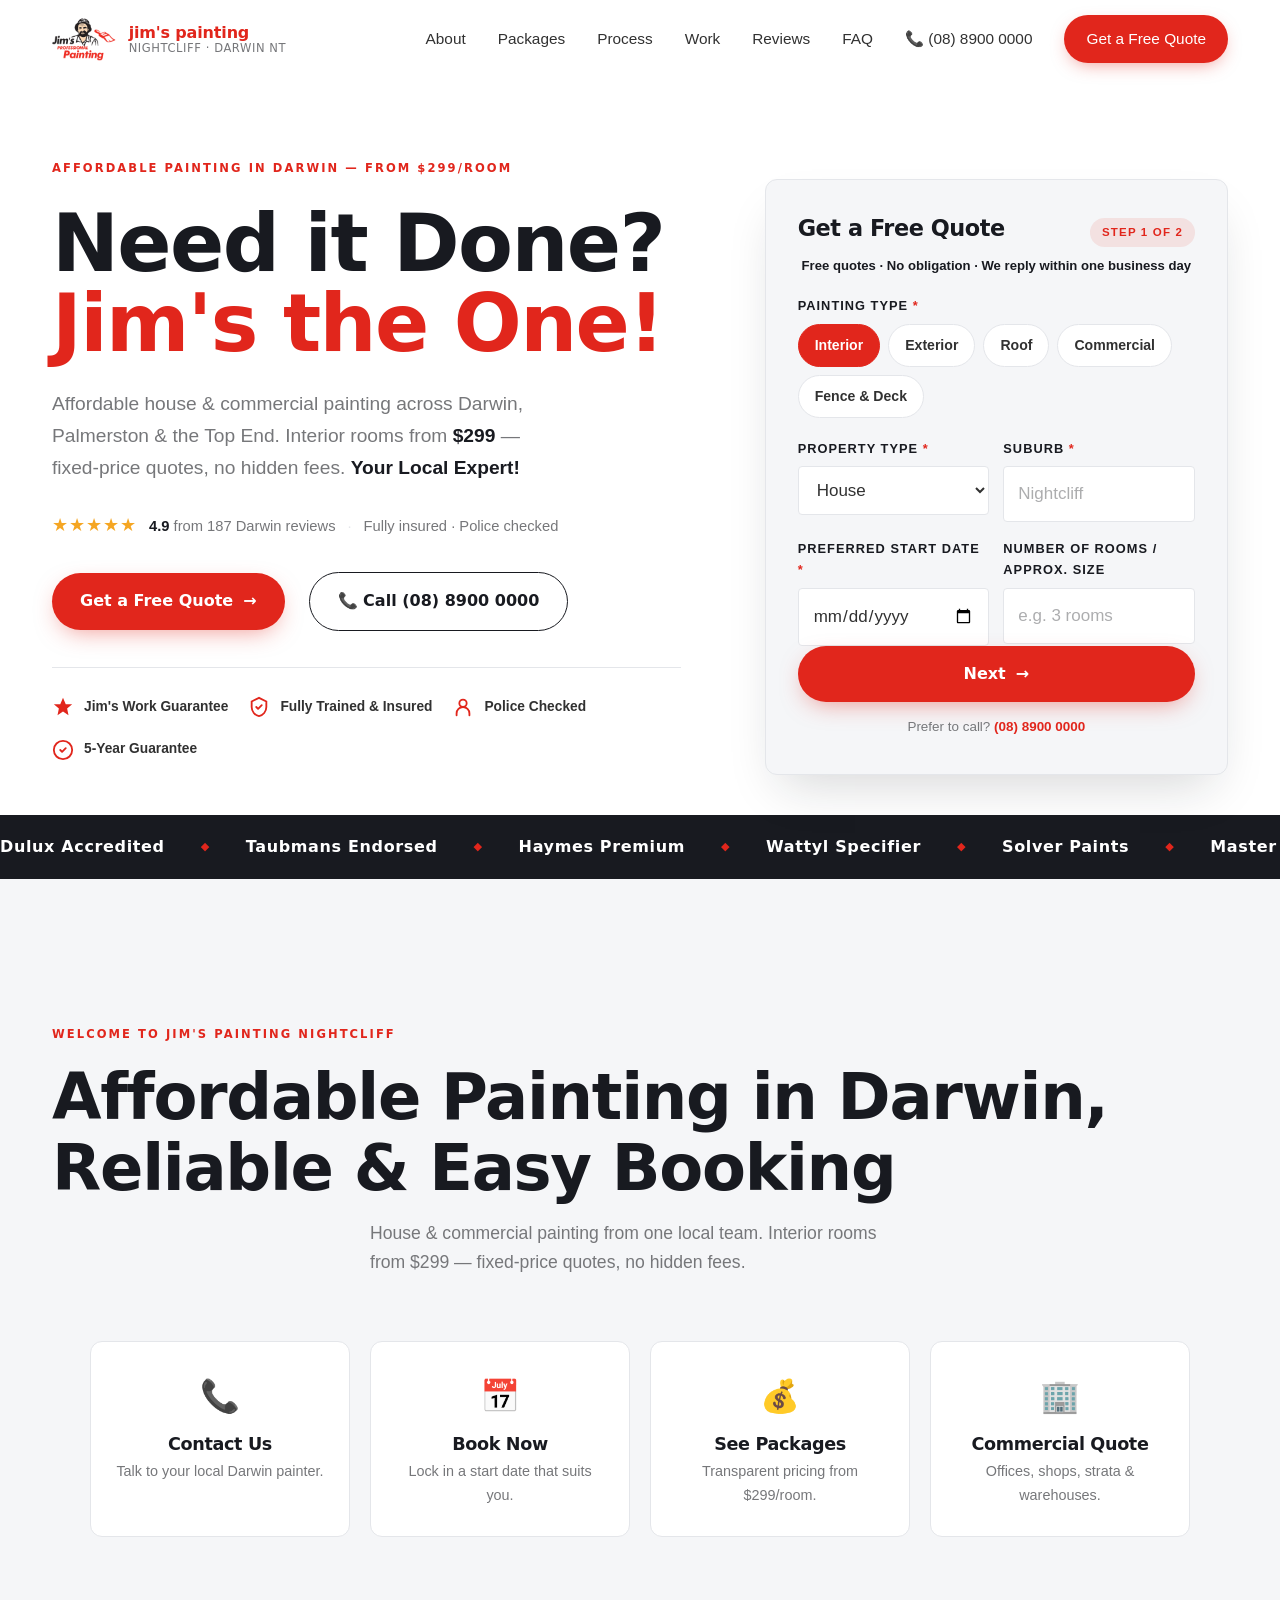
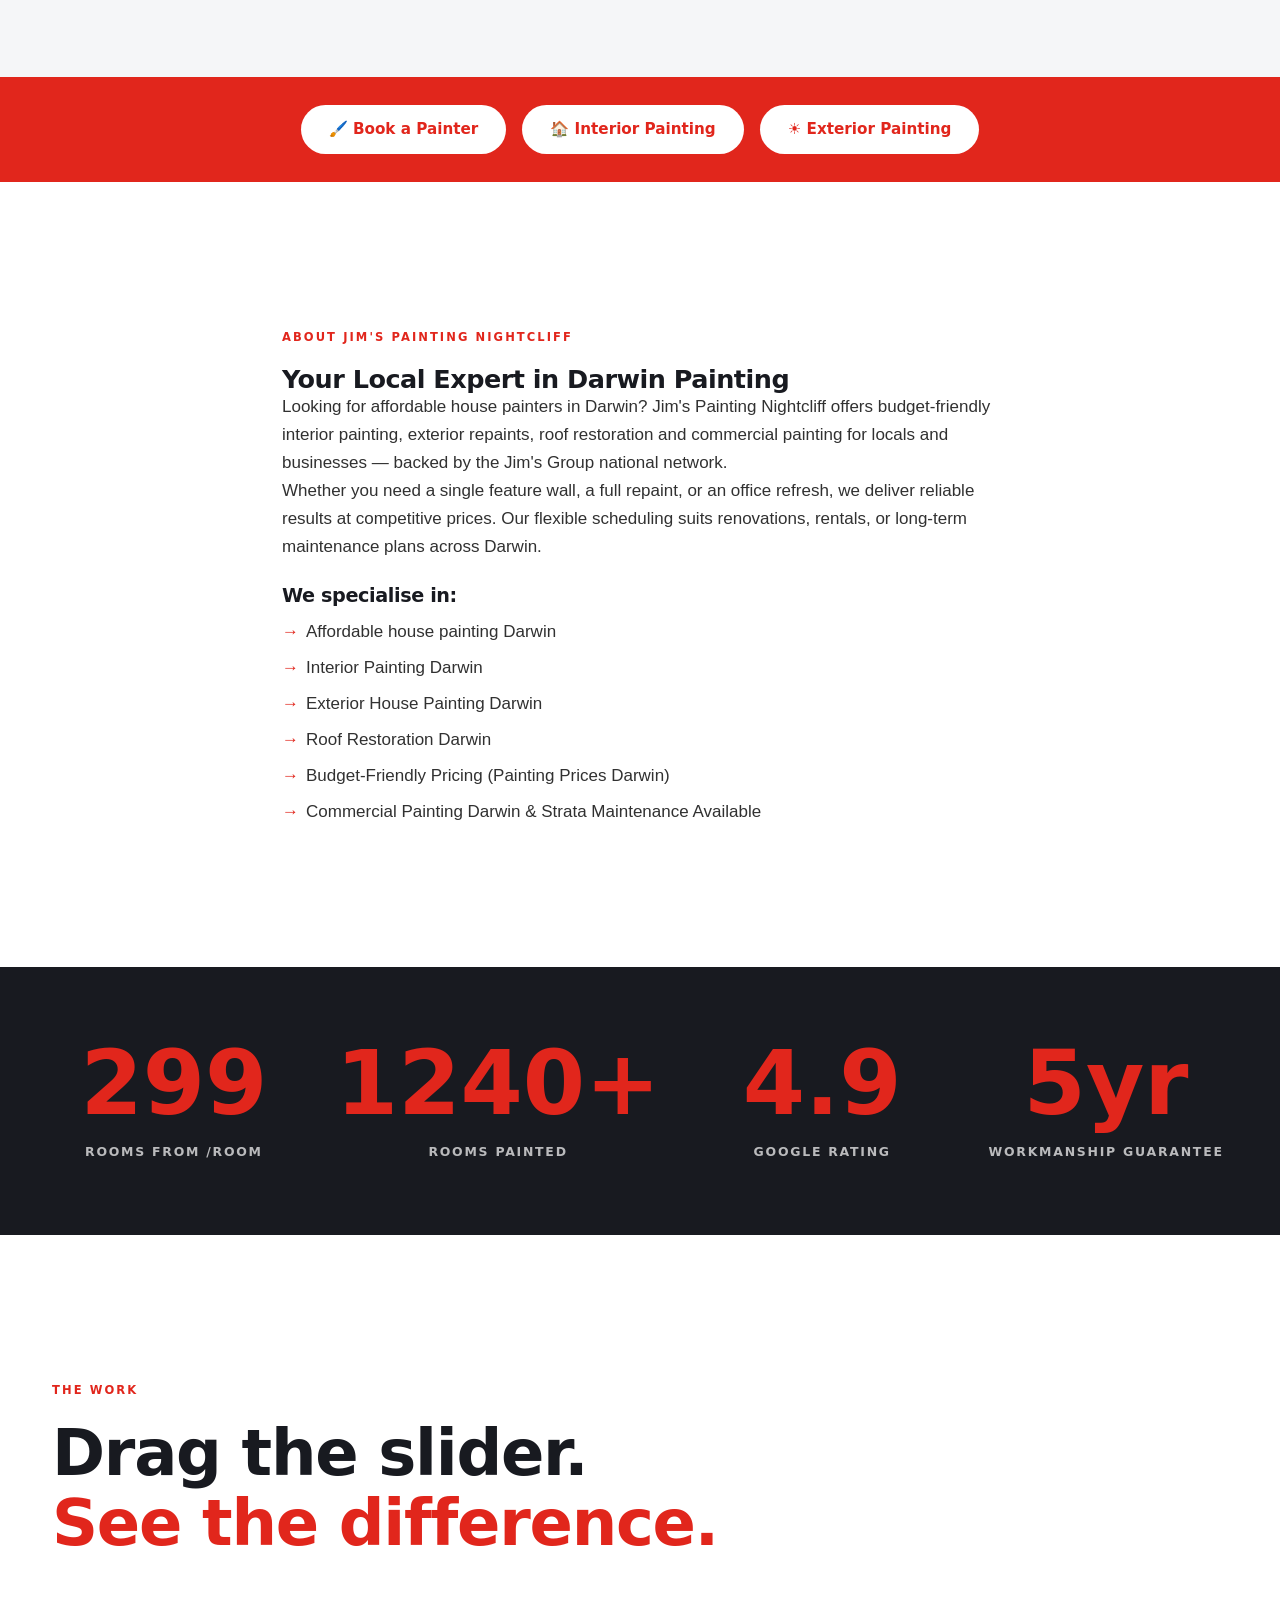
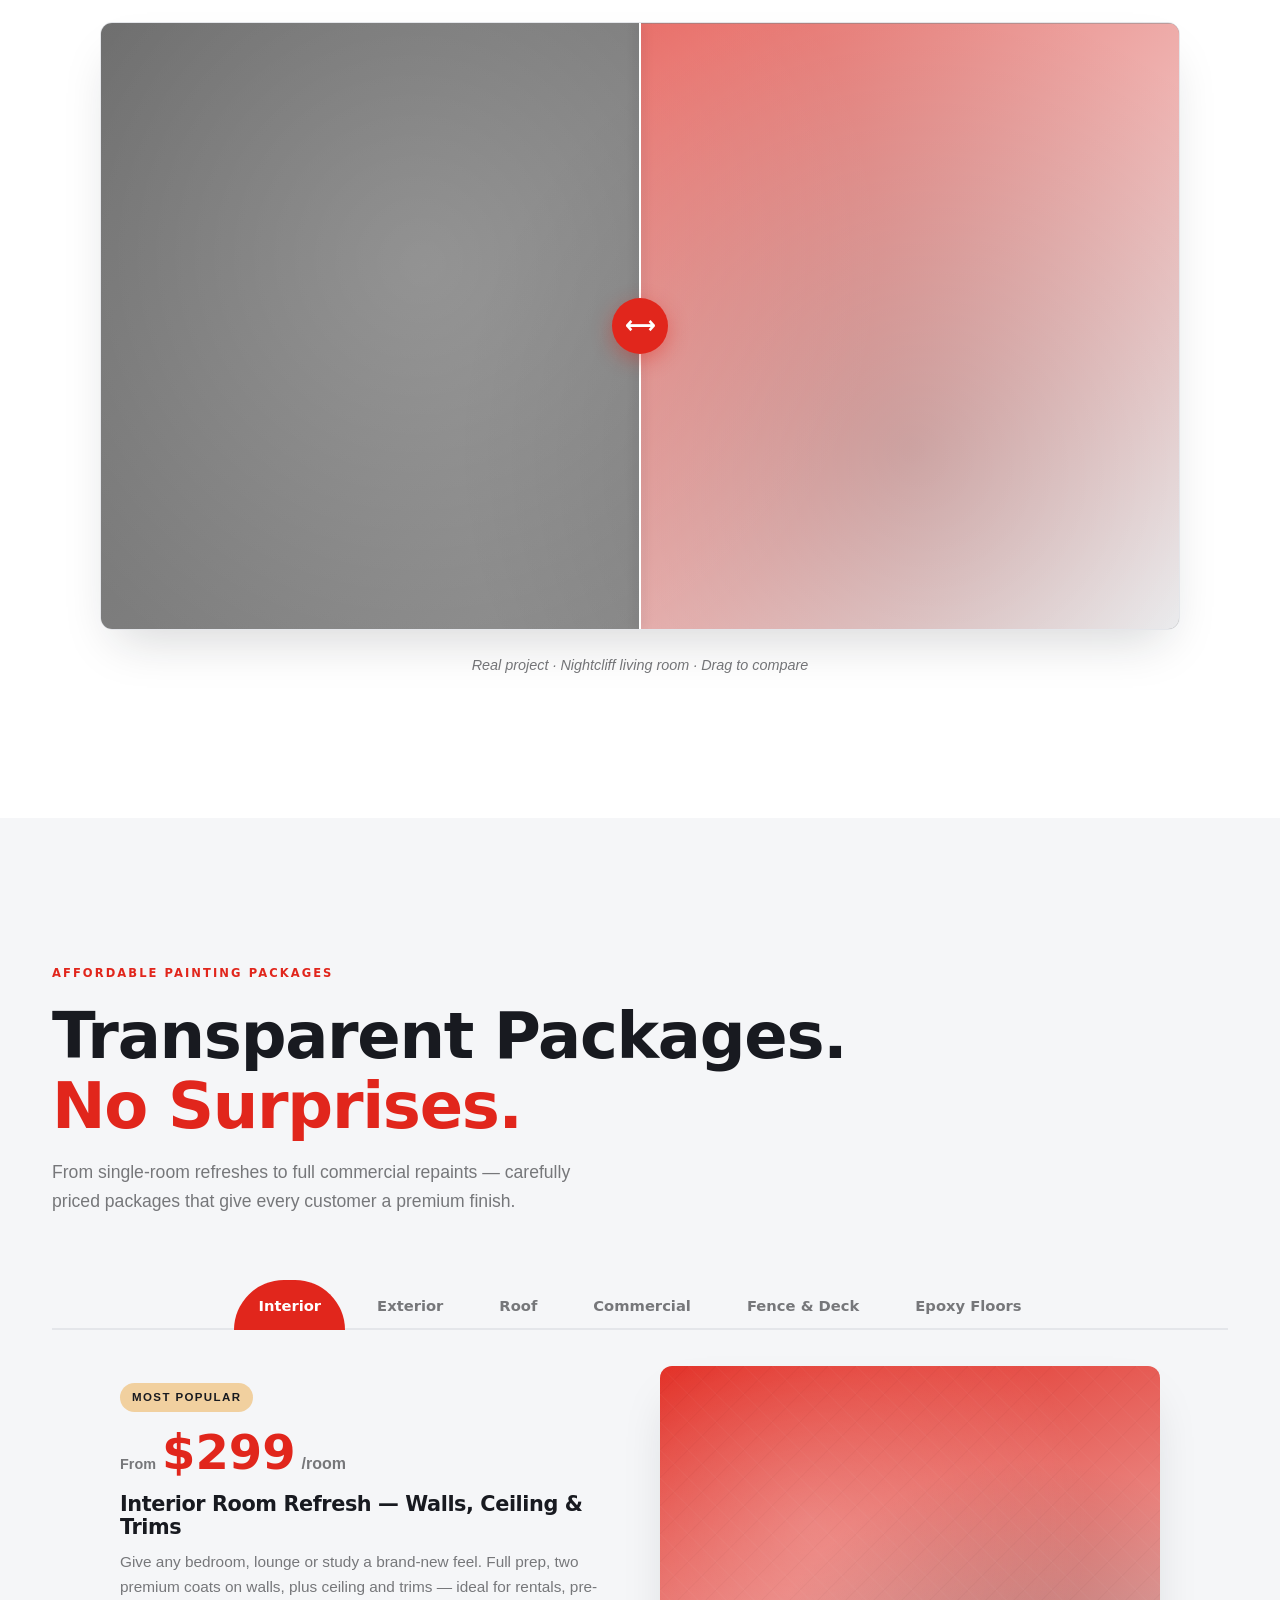
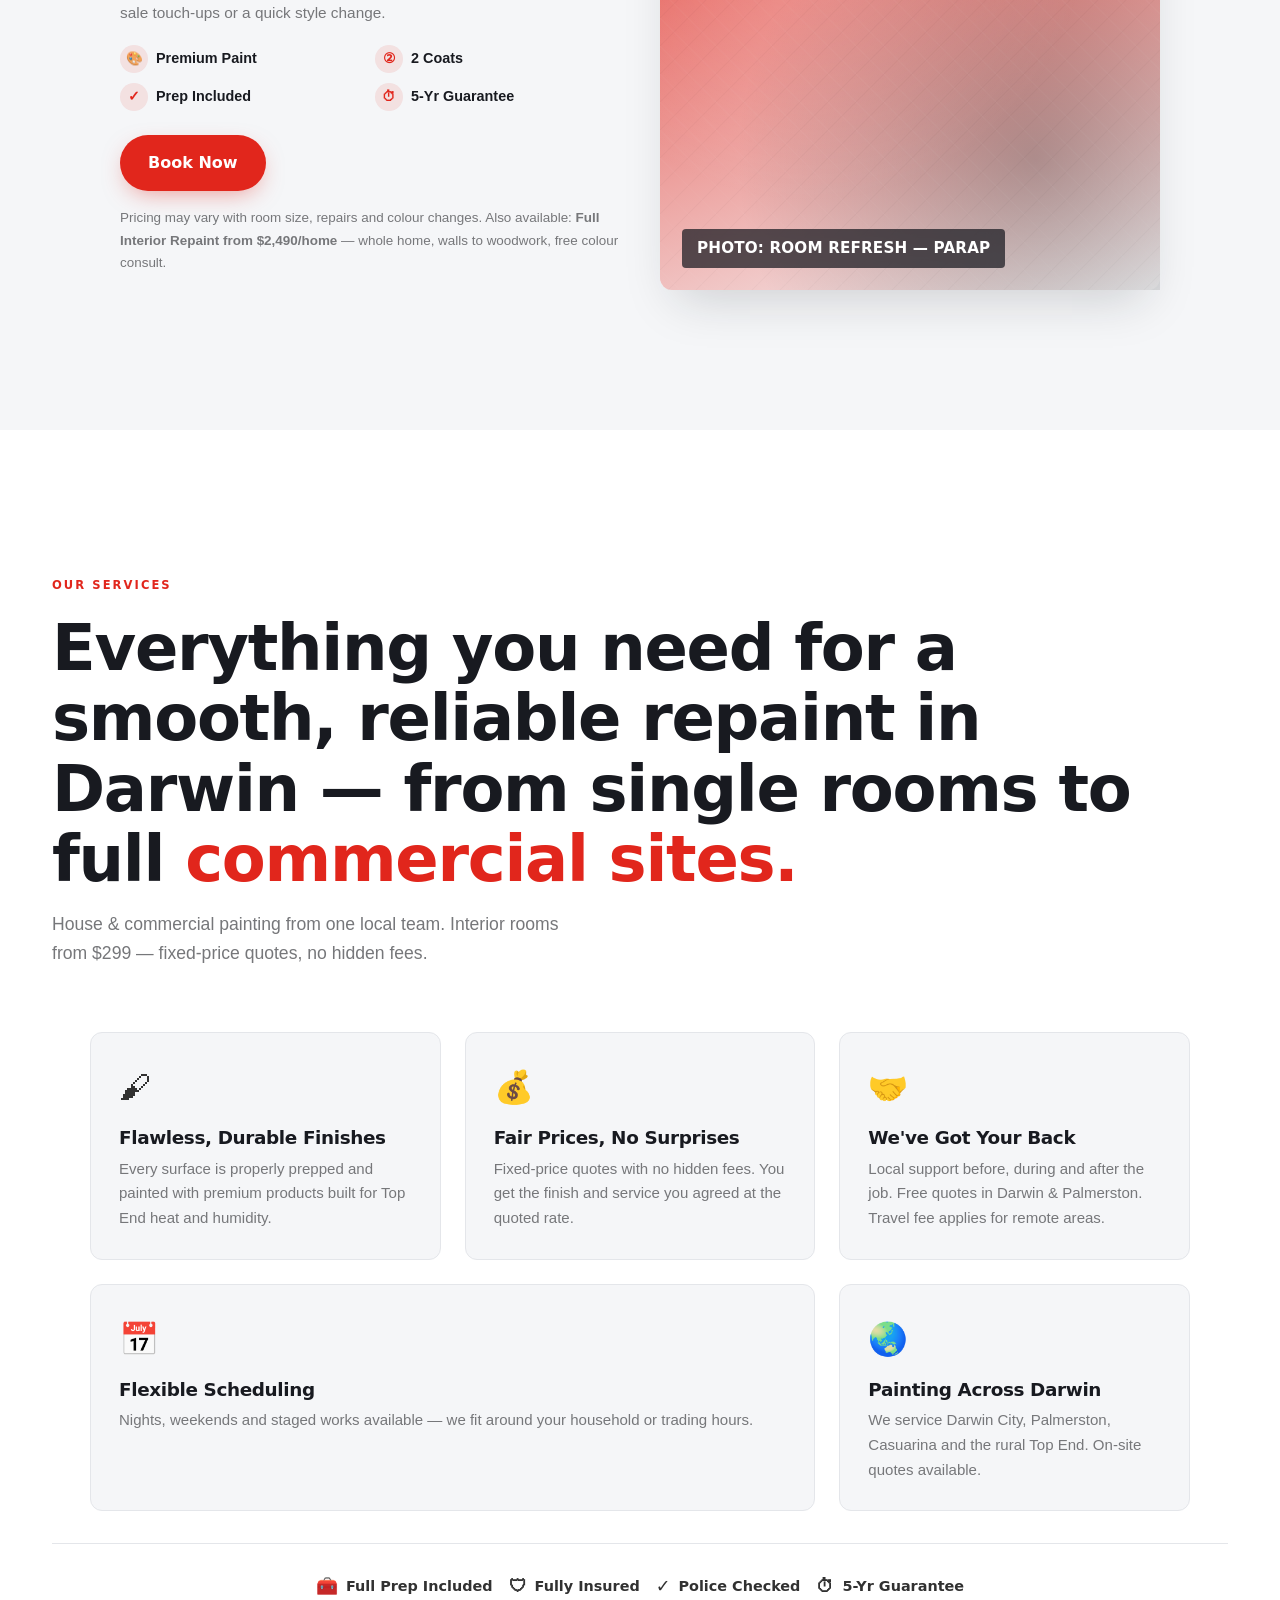
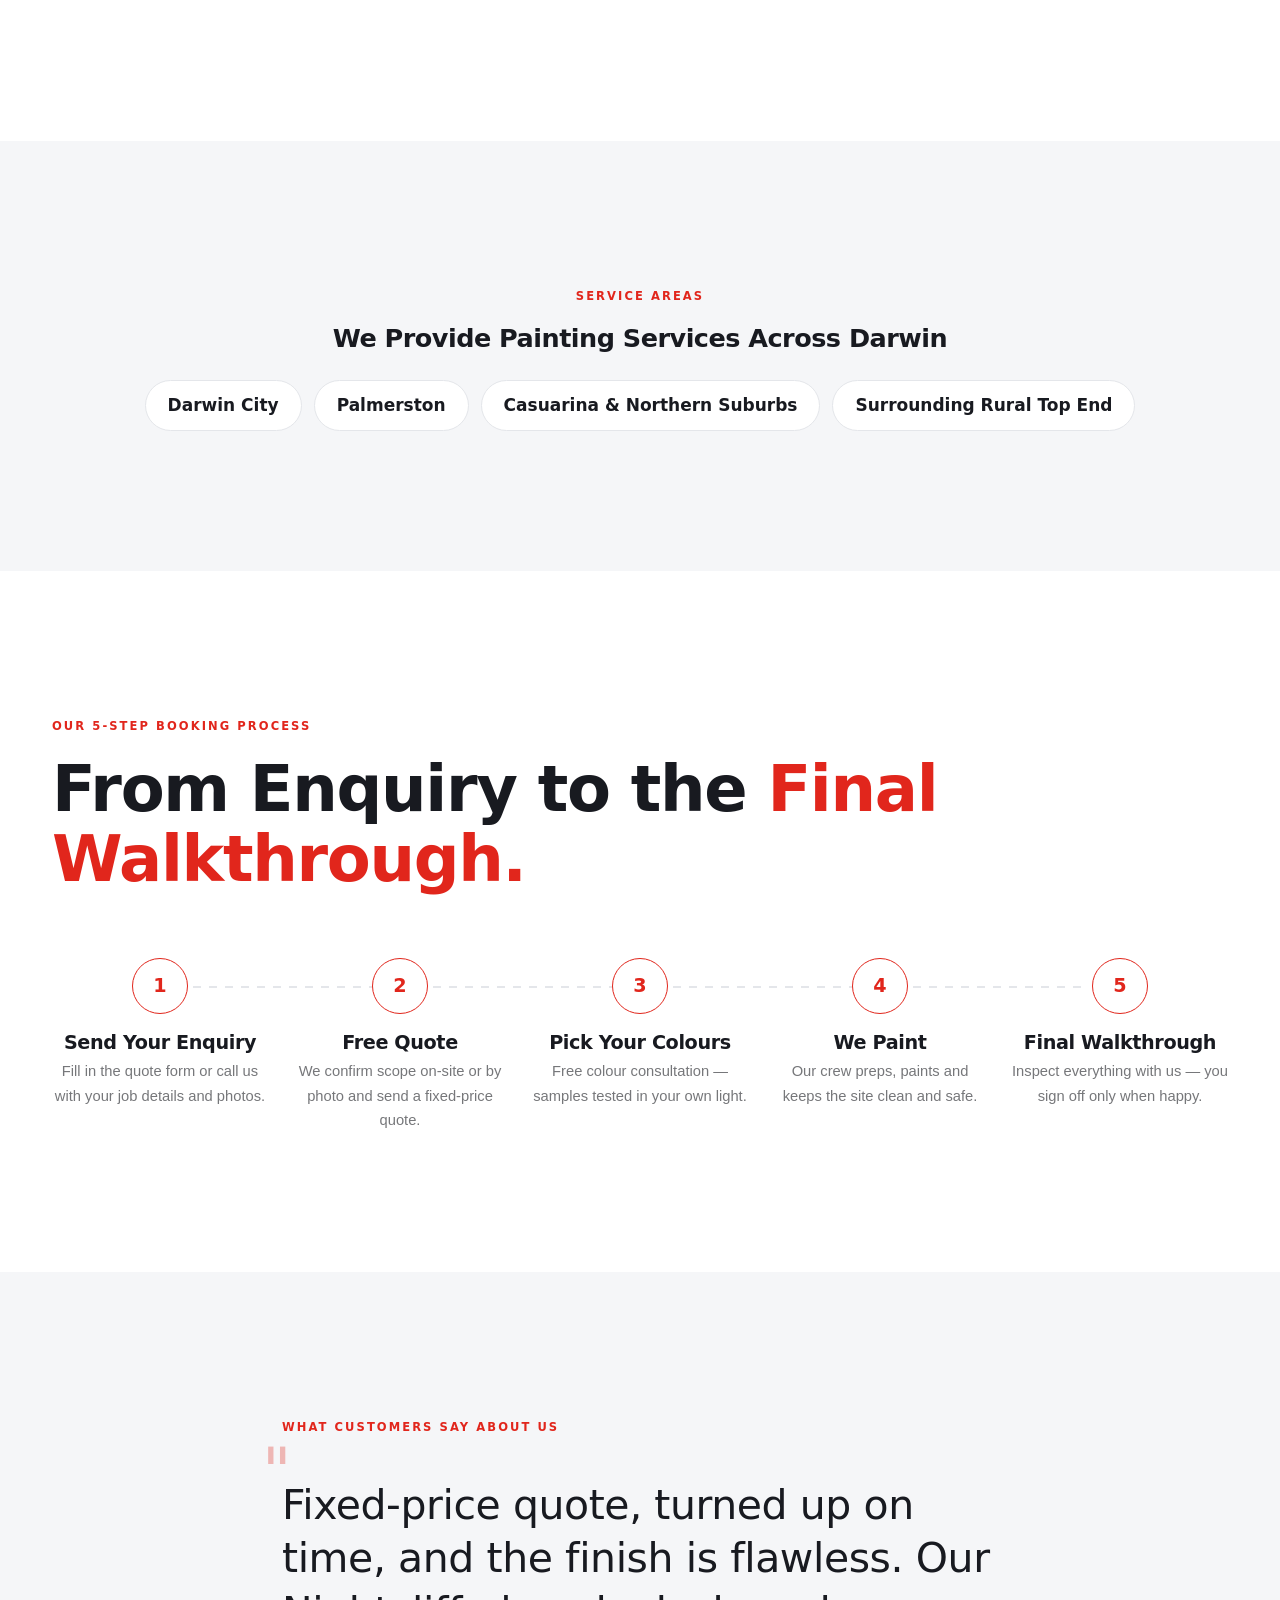
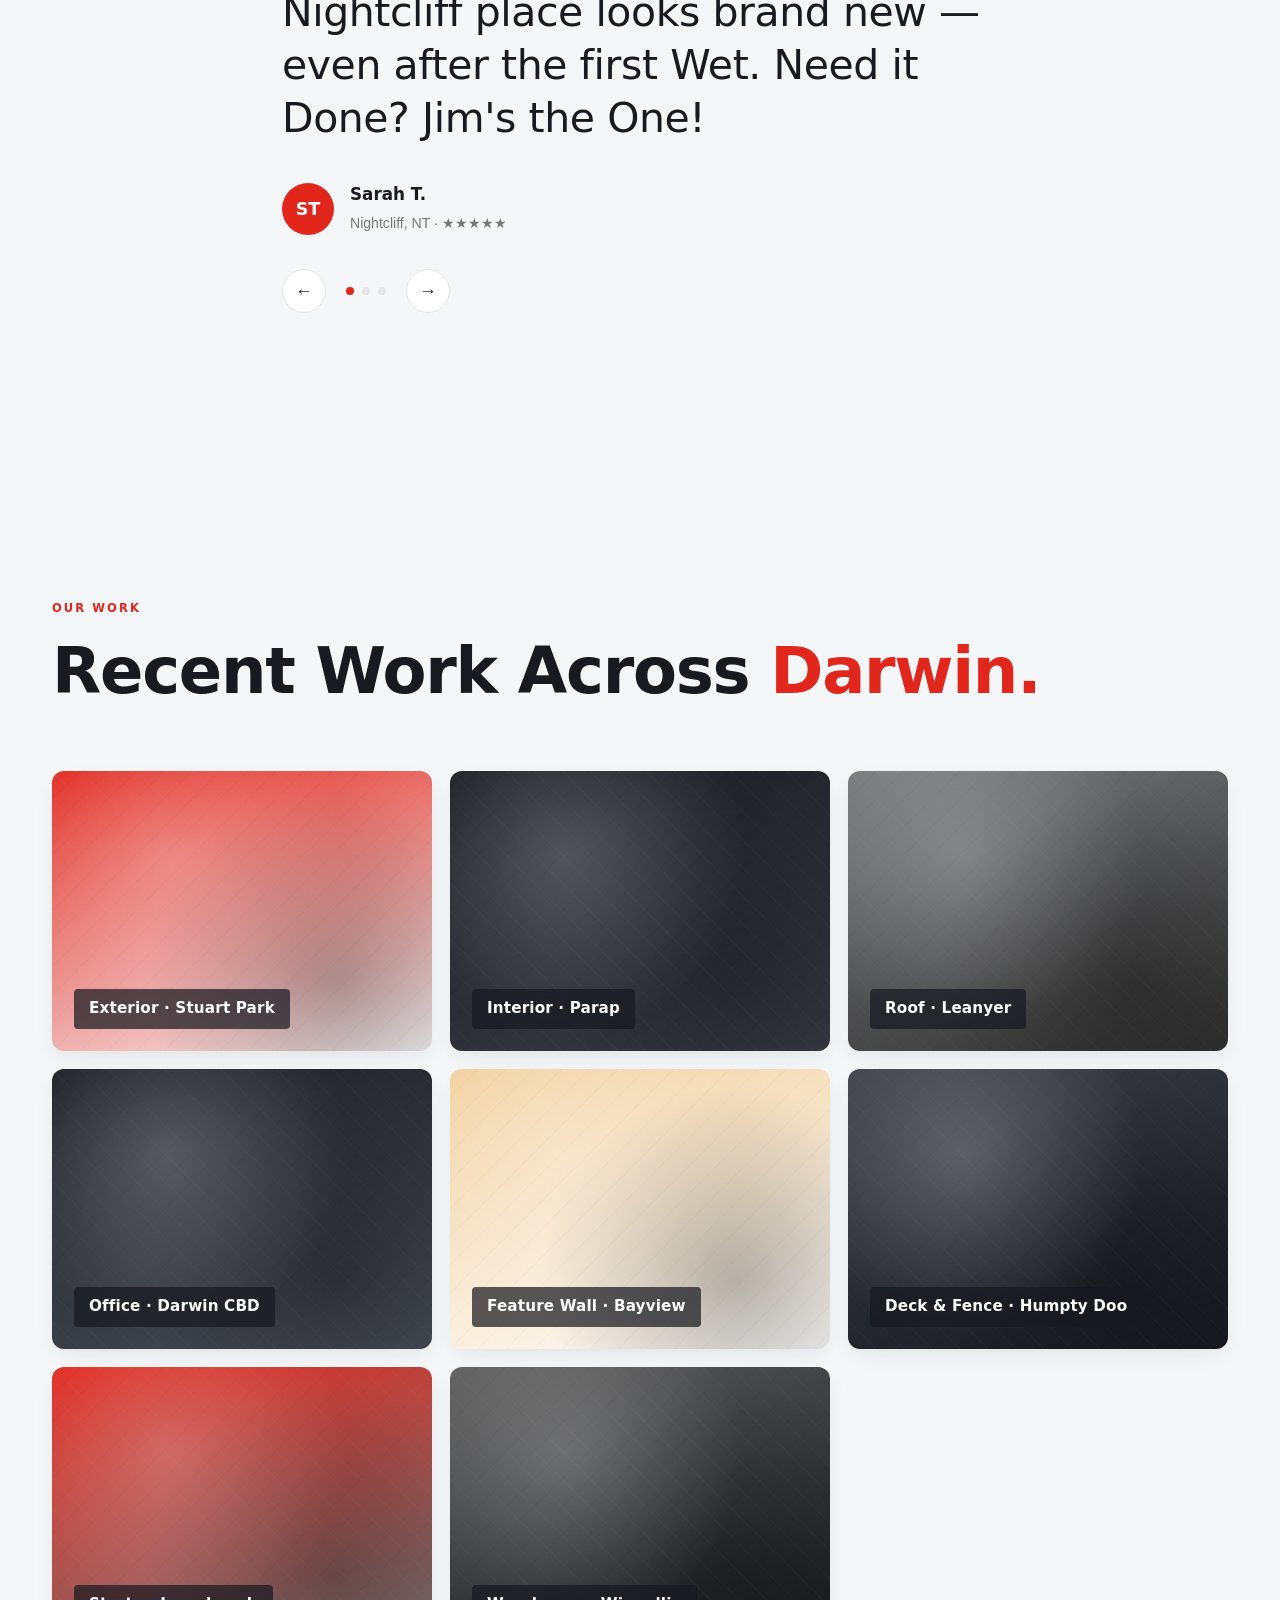
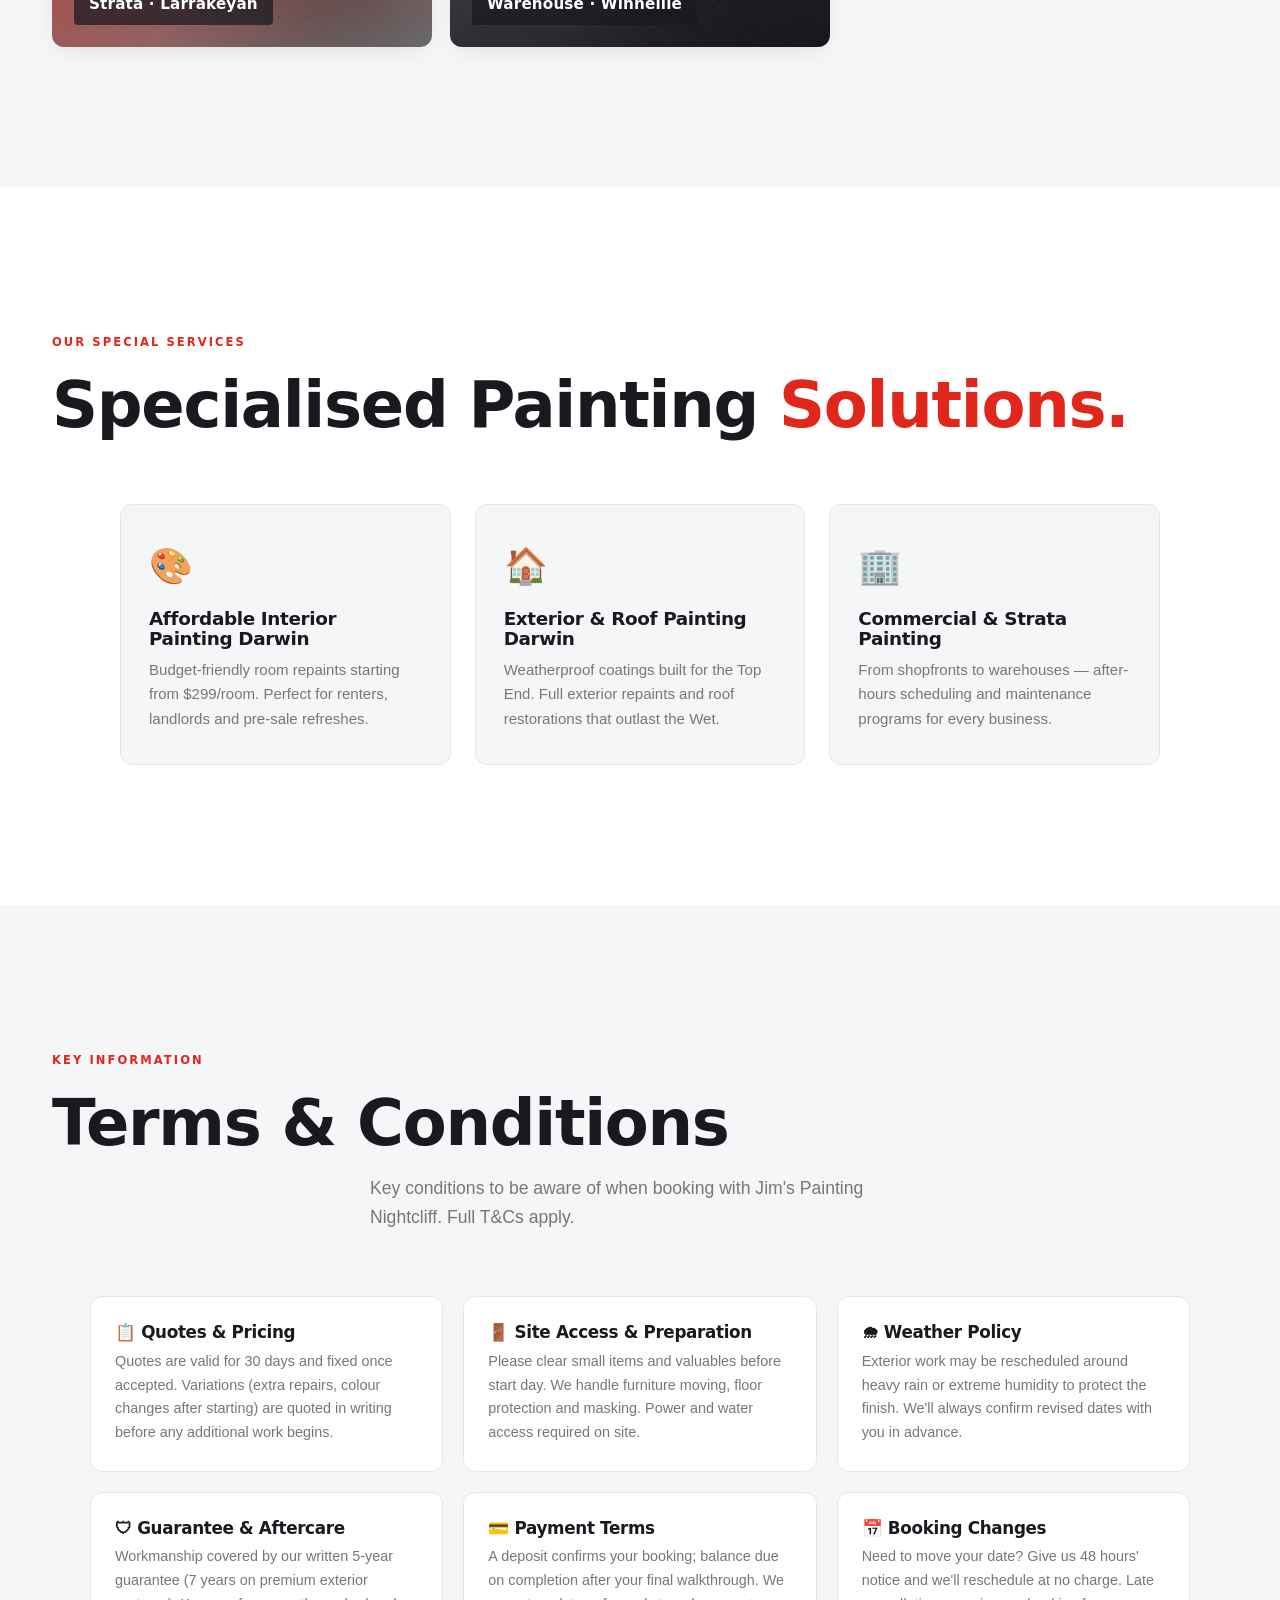
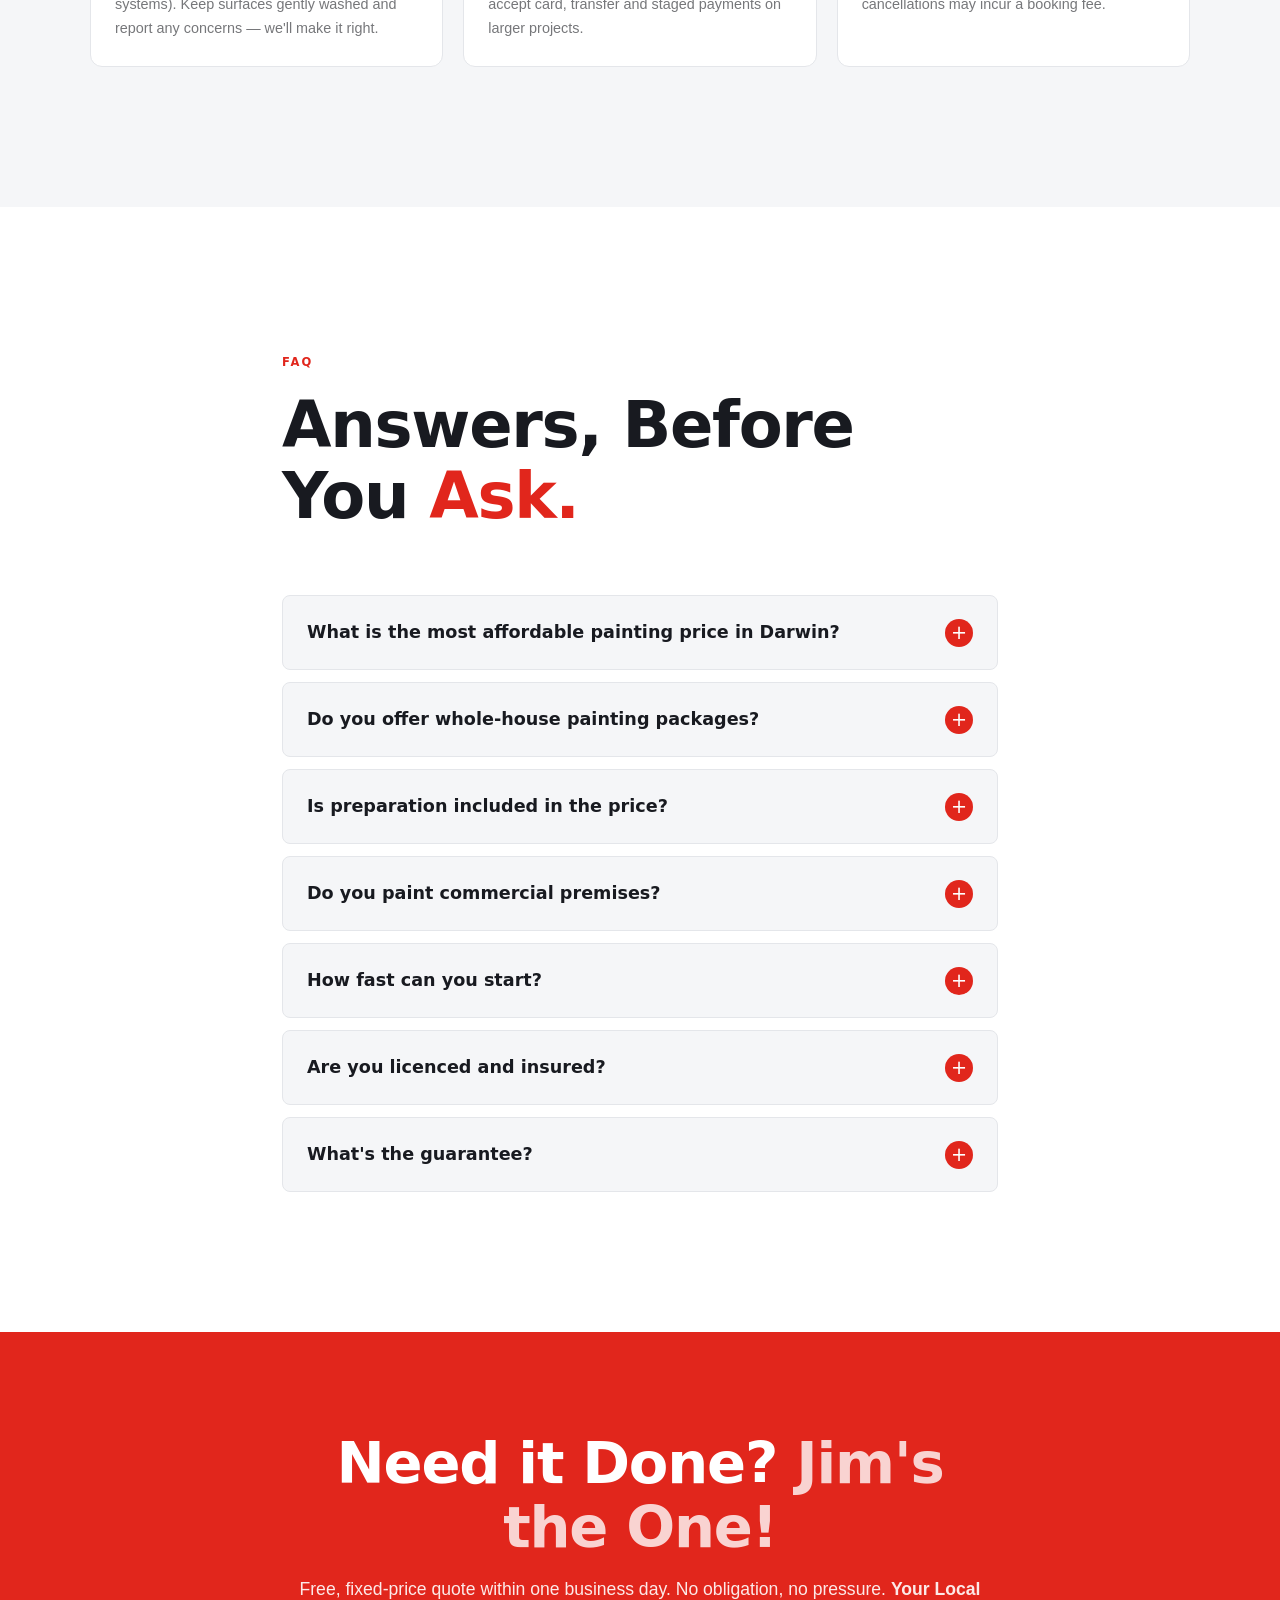
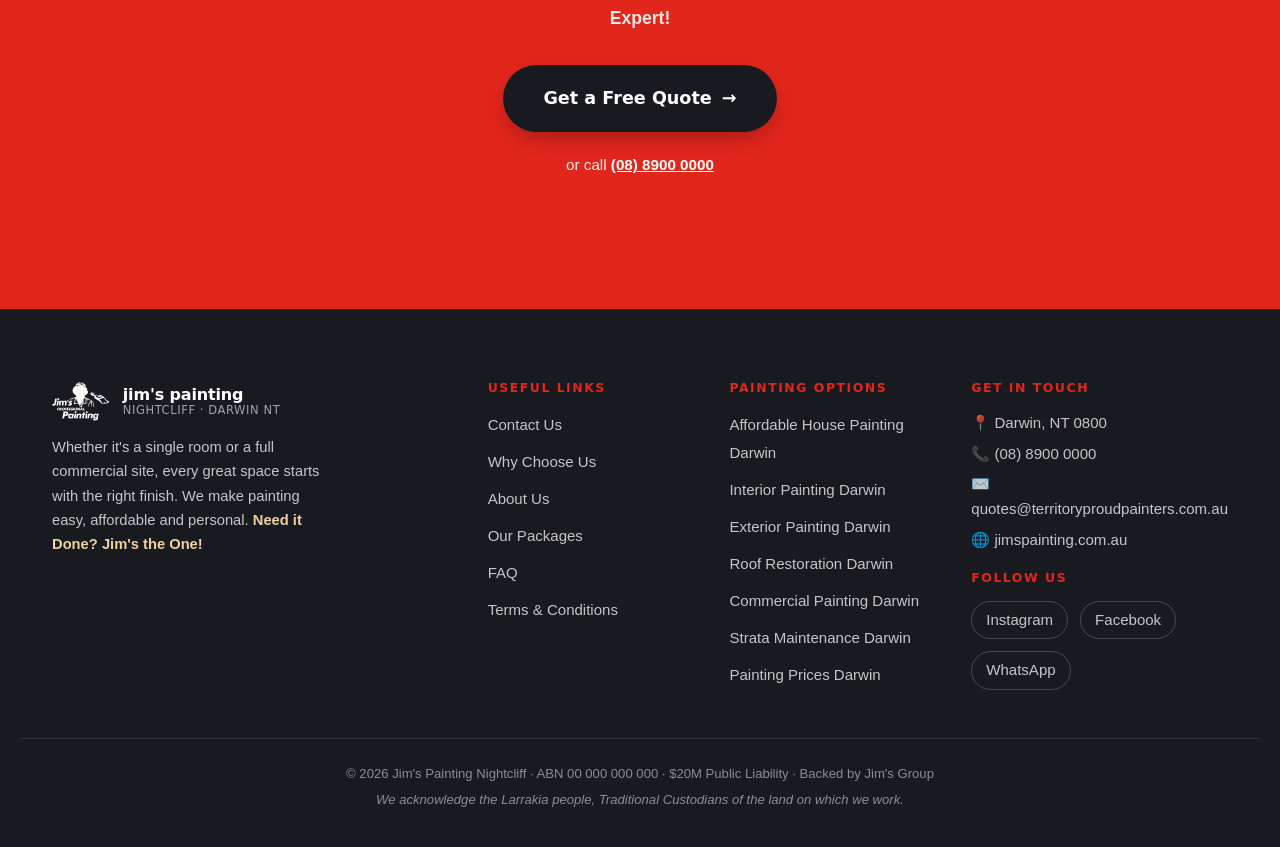
==== commit 67c77356: "fix: restore badge row + fix OUR SERVICES subtitle to PDF wording" ====
--- a/index.html
+++ b/index.html
@@ -426,7 +426,7 @@
     <div class="section-head center reveal">
       <span class="eyebrow">Our Services</span>
       <h2>Everything you need for a smooth, reliable repaint in Darwin — from single rooms to full <em>commercial sites.</em></h2>
-      <p class="section-sub">Clear options that make booking simple.</p>
+      <p class="section-sub">House &amp; commercial painting from one local team. Interior rooms from $299 — fixed-price quotes, no hidden fees.</p>
     </div>
     <div class="why-grid">
       <div class="why-card reveal">
@@ -454,6 +454,12 @@
         <h3>Painting Across Darwin</h3>
         <p>We service Darwin City, Palmerston, Casuarina and the rural Top End. On-site quotes available.</p>
       </div>
+    </div>
+    <div class="why-extras reveal">
+      <div class="why-extra"><span class="why-ico-sm">🧰</span> Full Prep Included</div>
+      <div class="why-extra"><span class="why-ico-sm">🛡</span> Fully Insured</div>
+      <div class="why-extra"><span class="why-ico-sm">✓</span> Police Checked</div>
+      <div class="why-extra"><span class="why-ico-sm">⏱</span> 5-Yr Guarantee</div>
     </div>
   </div>
 </section>
--- a/css/styles.css
+++ b/css/styles.css
@@ -667,6 +667,9 @@
 .why-ico { font-size: 2rem; display: block; margin-bottom: 14px; }
 .why-card h3 { font-size: 1.15rem; margin-bottom: 8px; }
 .why-card p { color: var(--charcoal-mid); font-size: 0.94rem; }
+.why-extras { display: flex; flex-wrap: wrap; gap: 16px; justify-content: center; margin-top: 32px; padding-top: 28px; border-top: 1px solid var(--line); }
+.why-extra { display: flex; align-items: center; gap: 8px; font-family: var(--font-head); font-weight: 600; font-size: 0.9rem; color: var(--charcoal); }
+.why-ico-sm { font-size: 1.1rem; }
 
 /* ---------- Service areas ---------- */
 .areas { background: var(--cloud); }
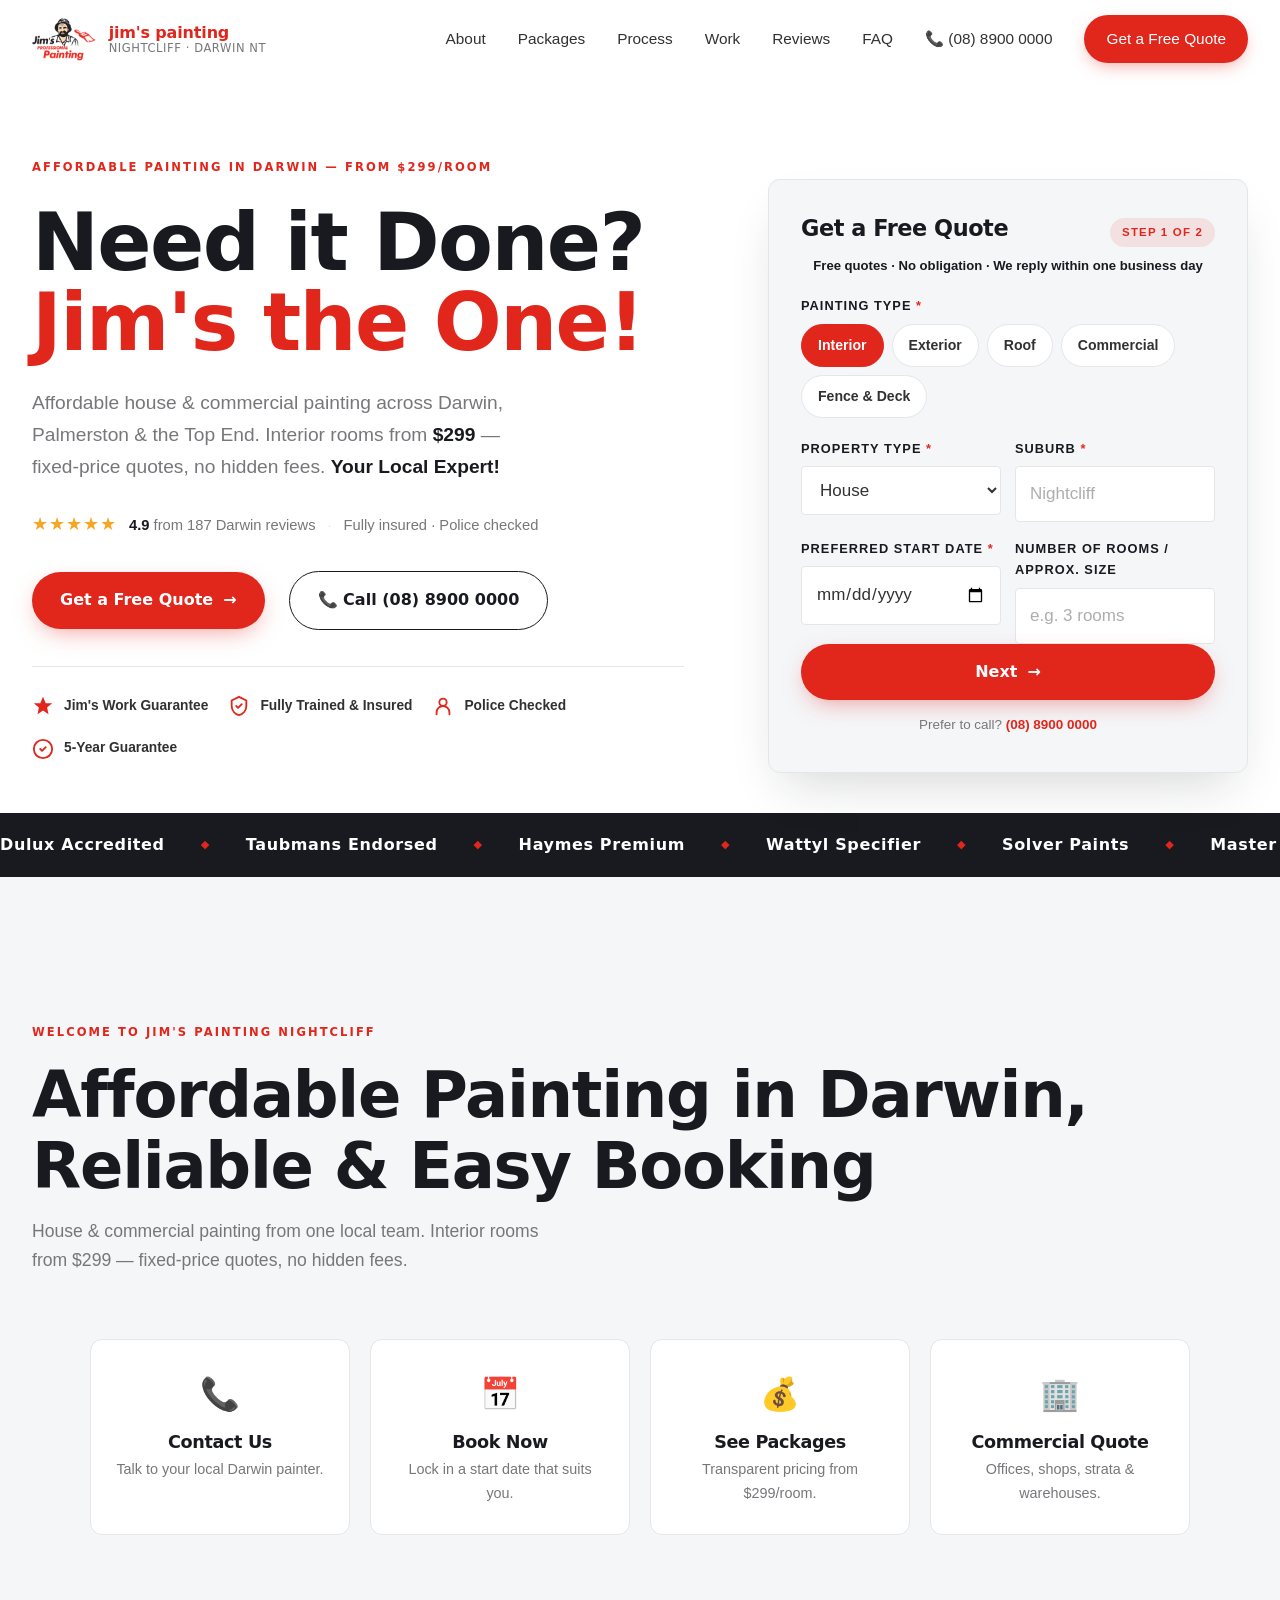
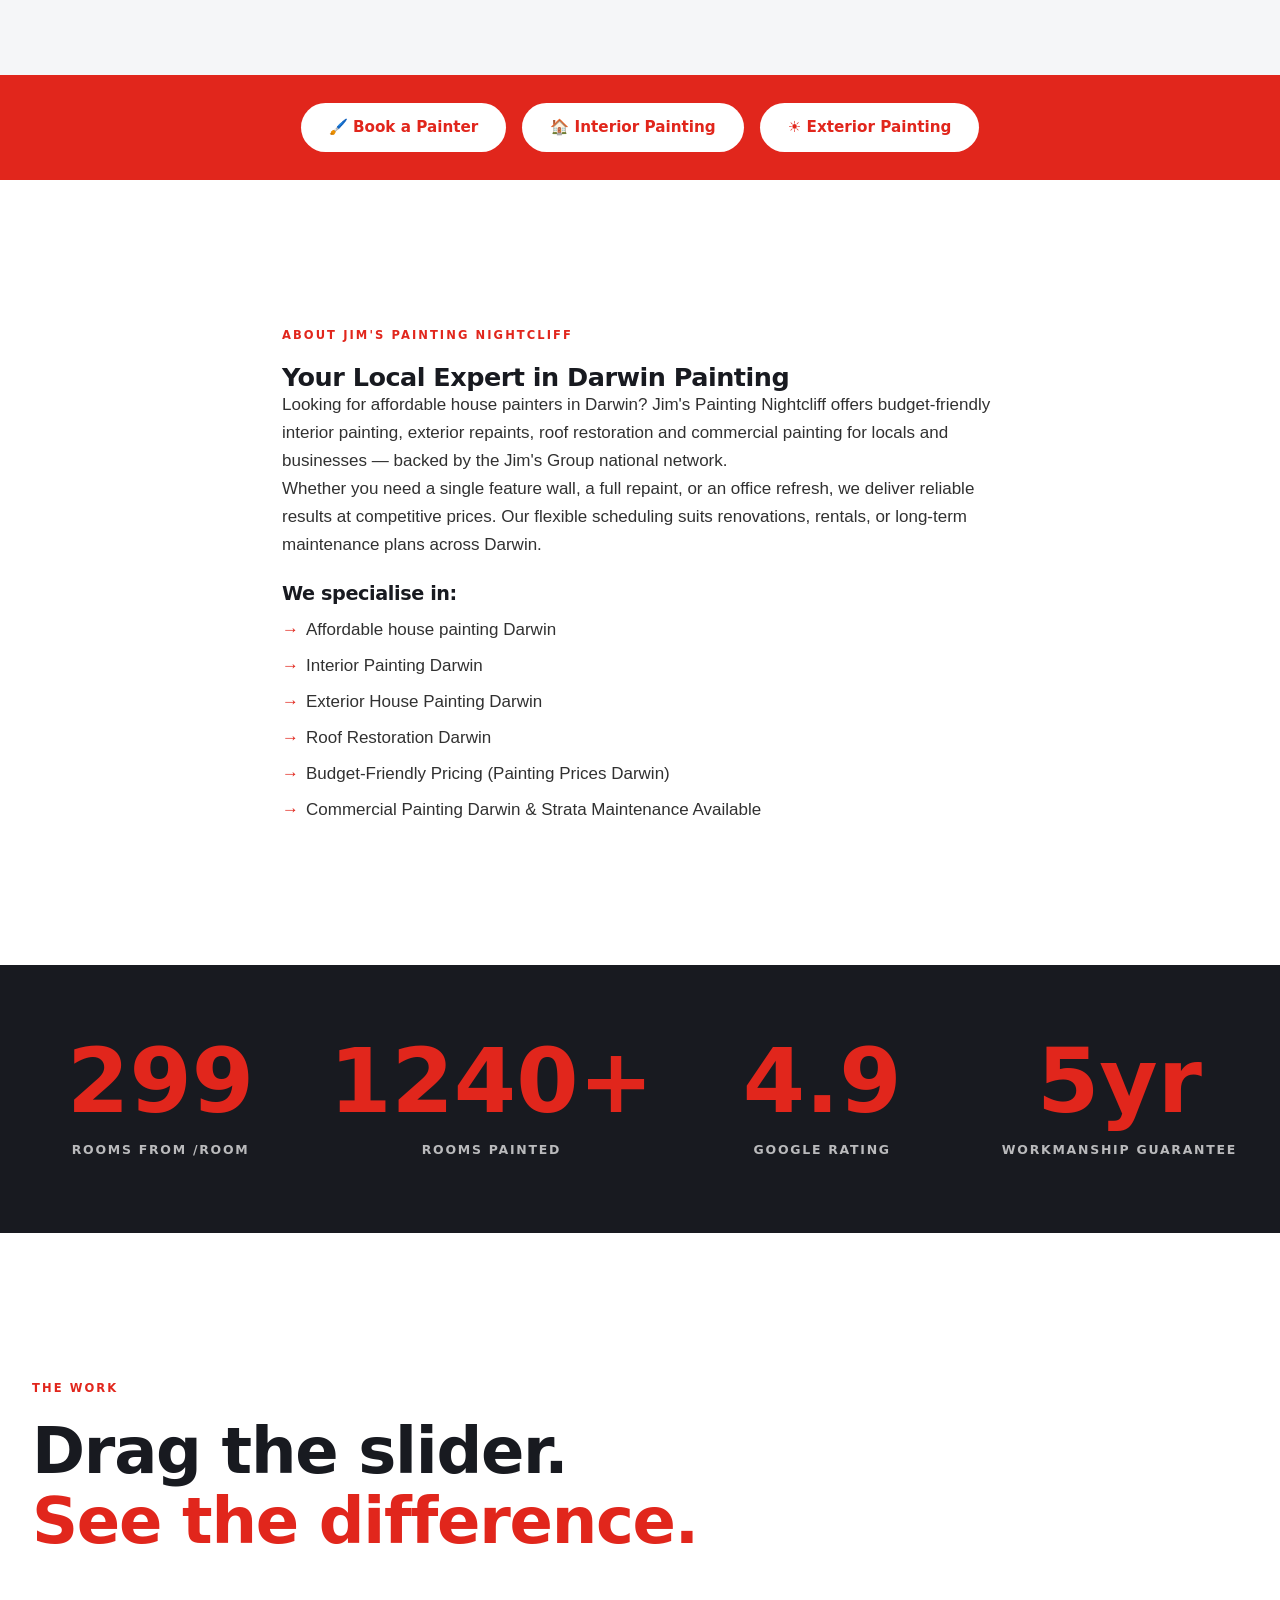
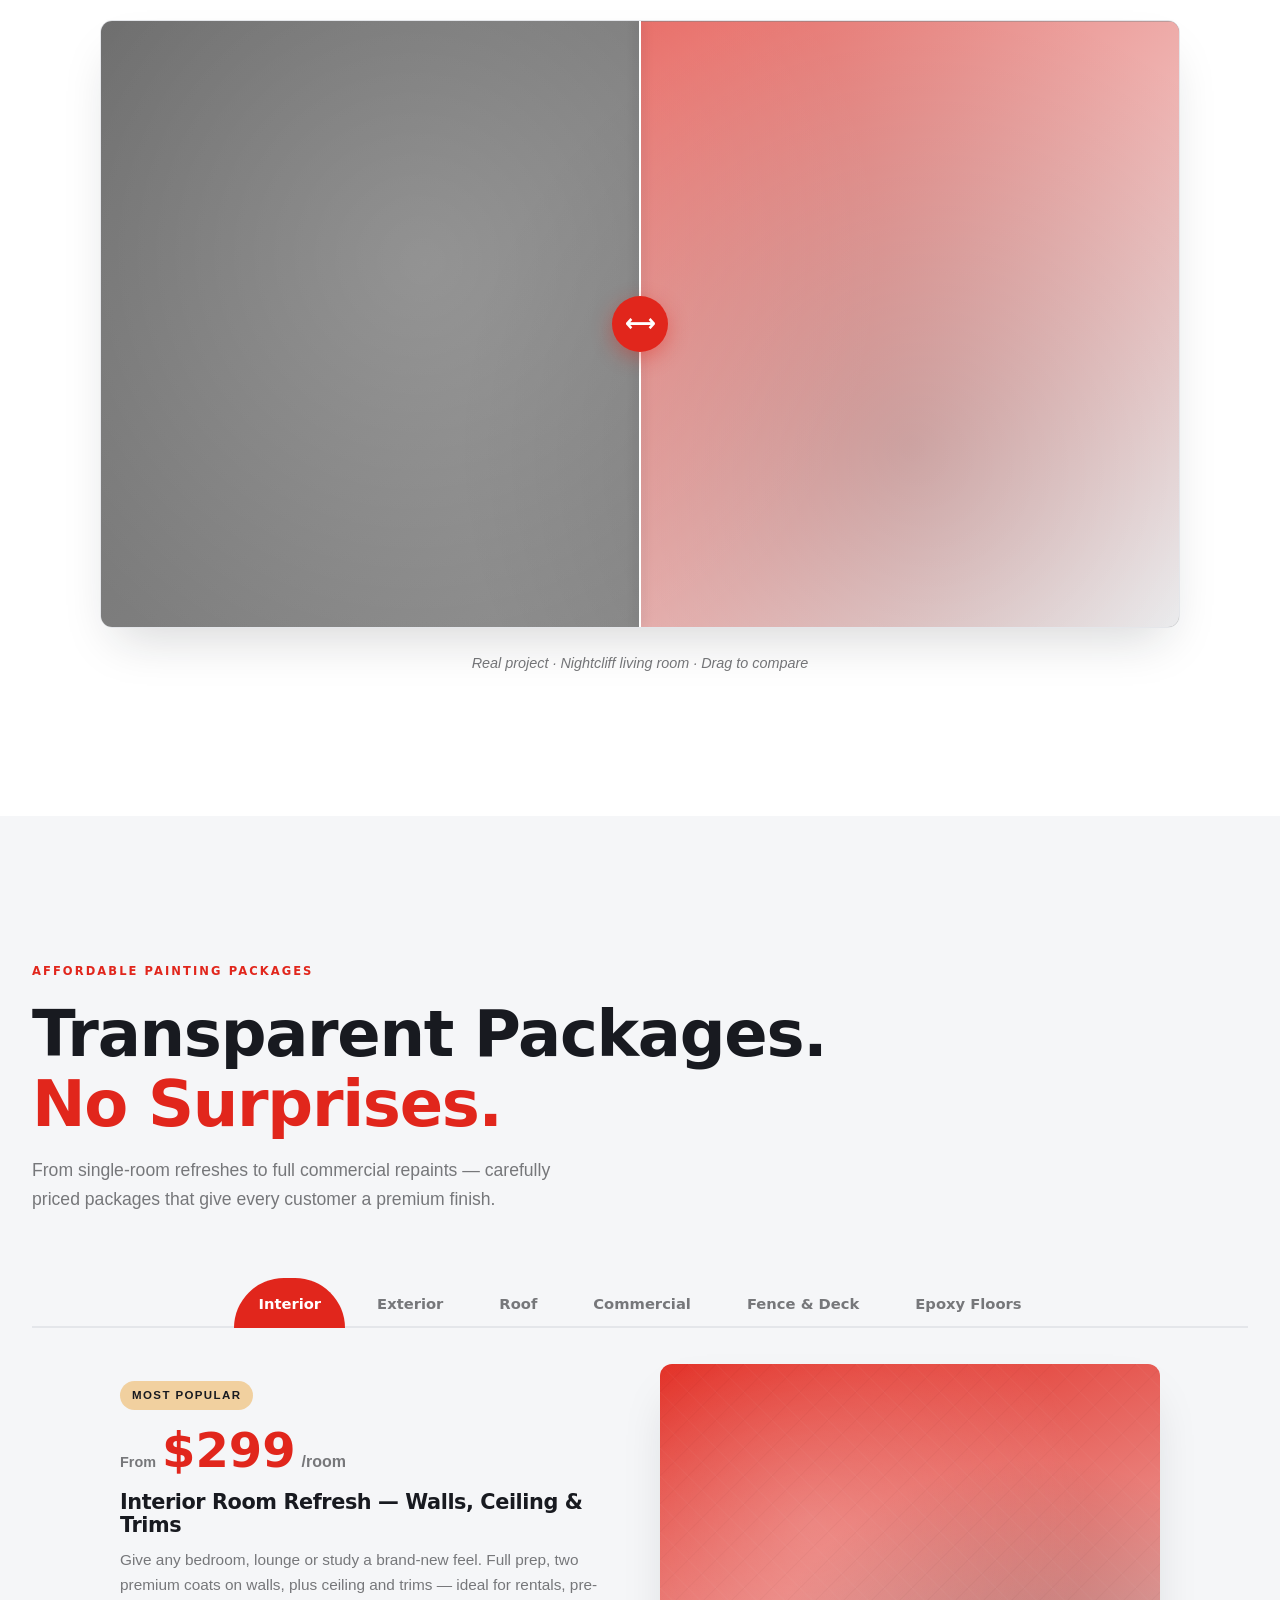
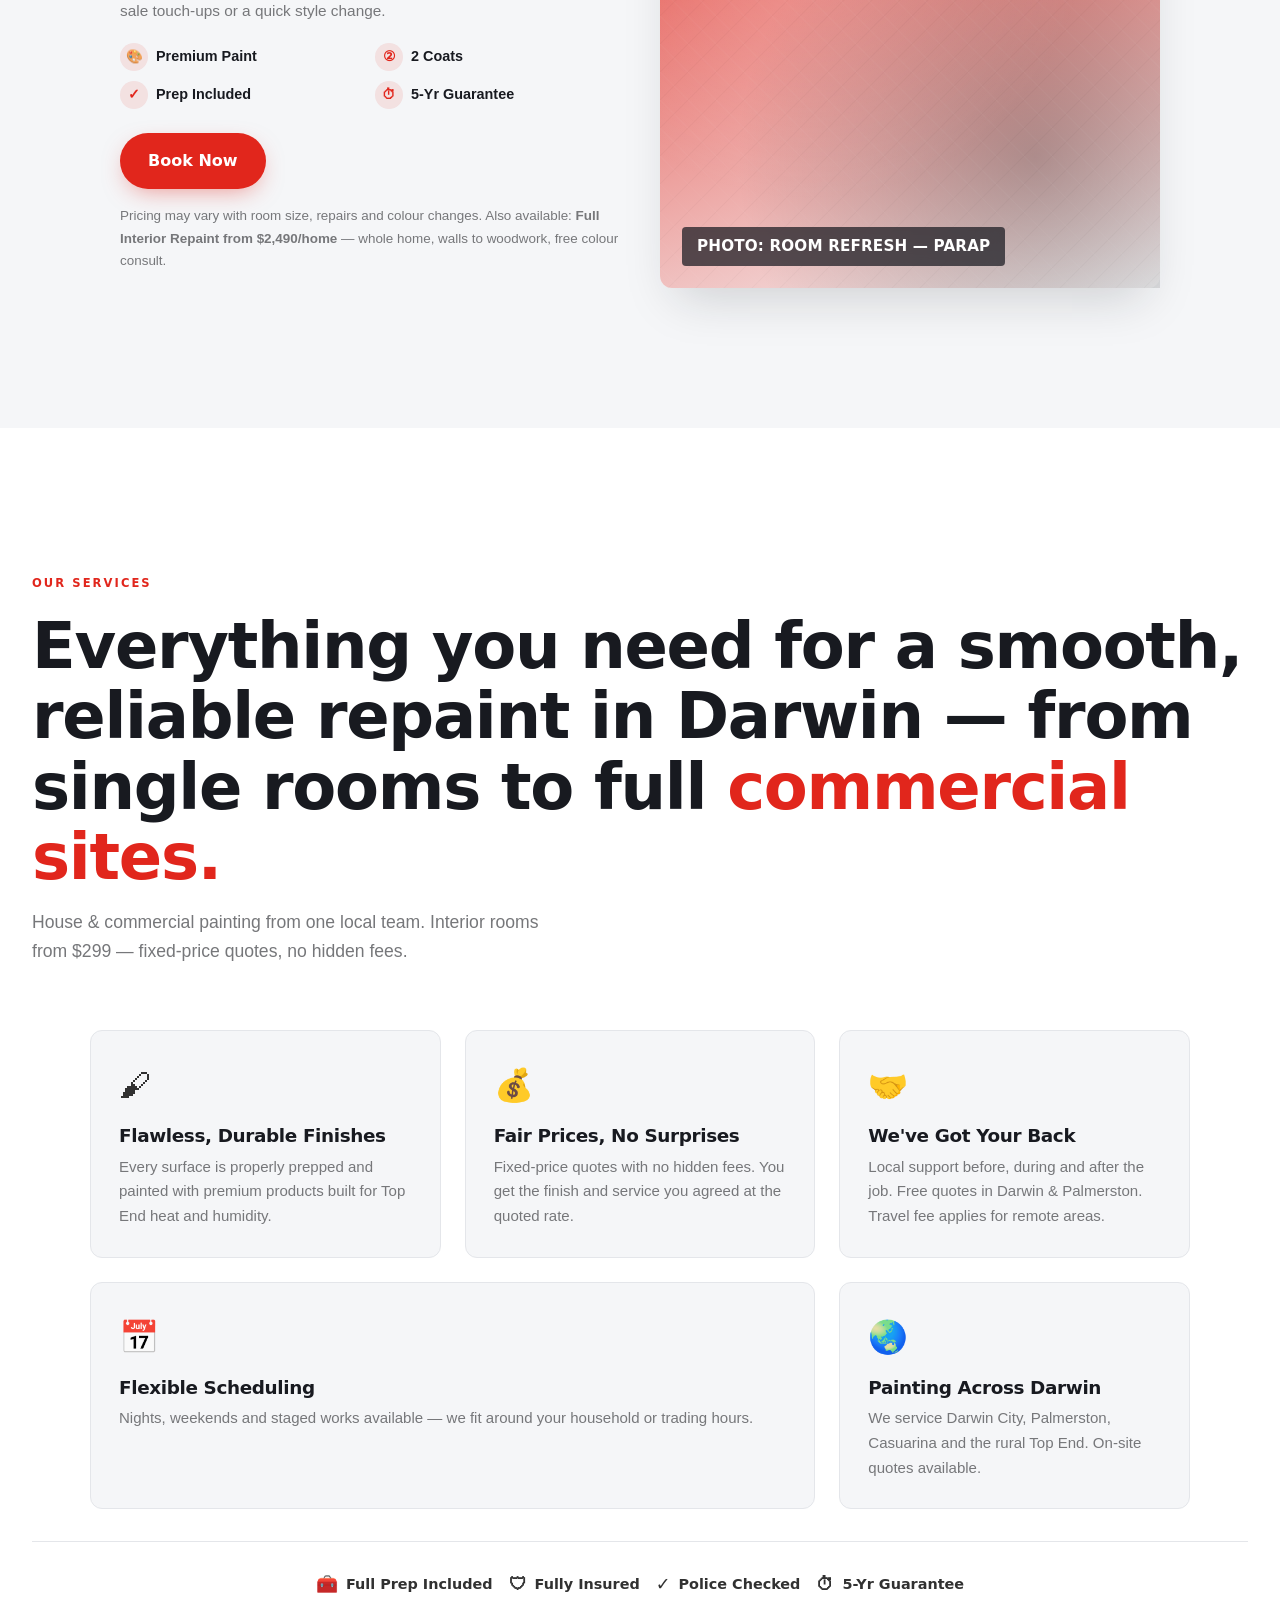
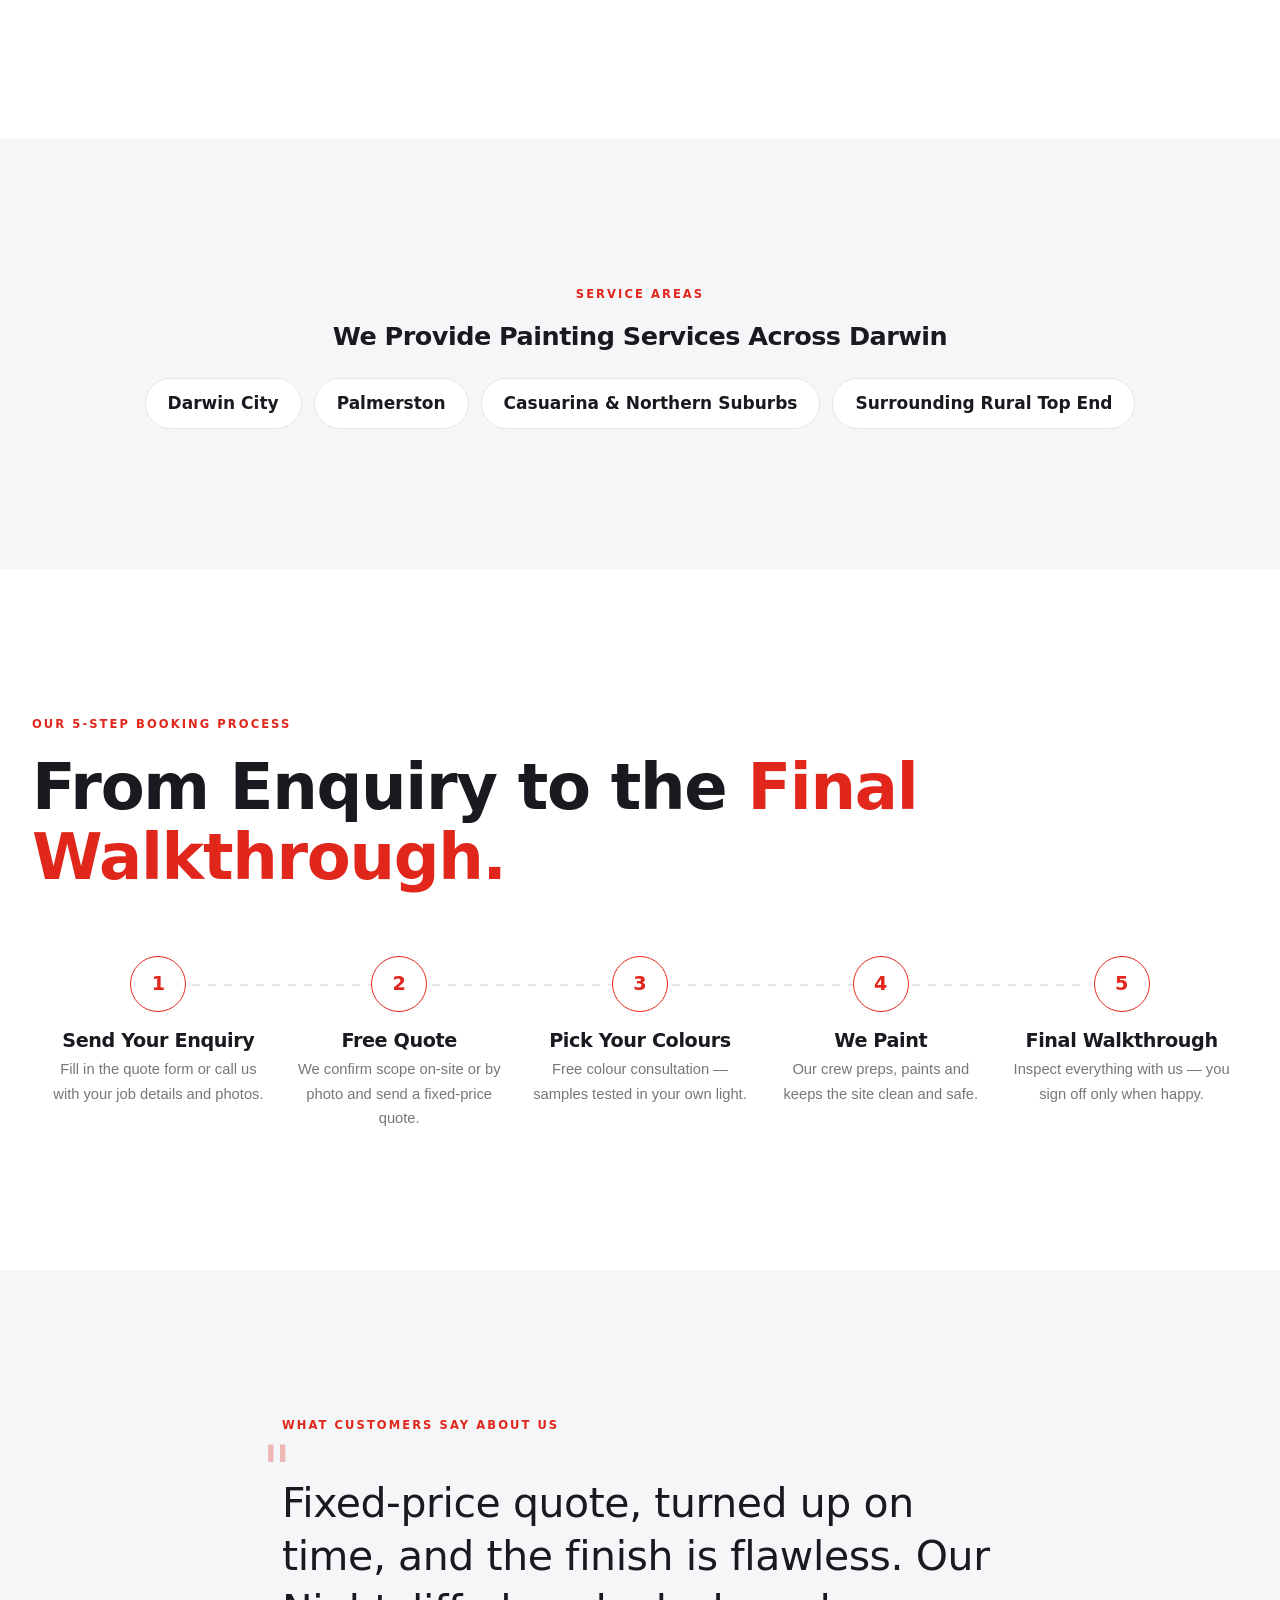
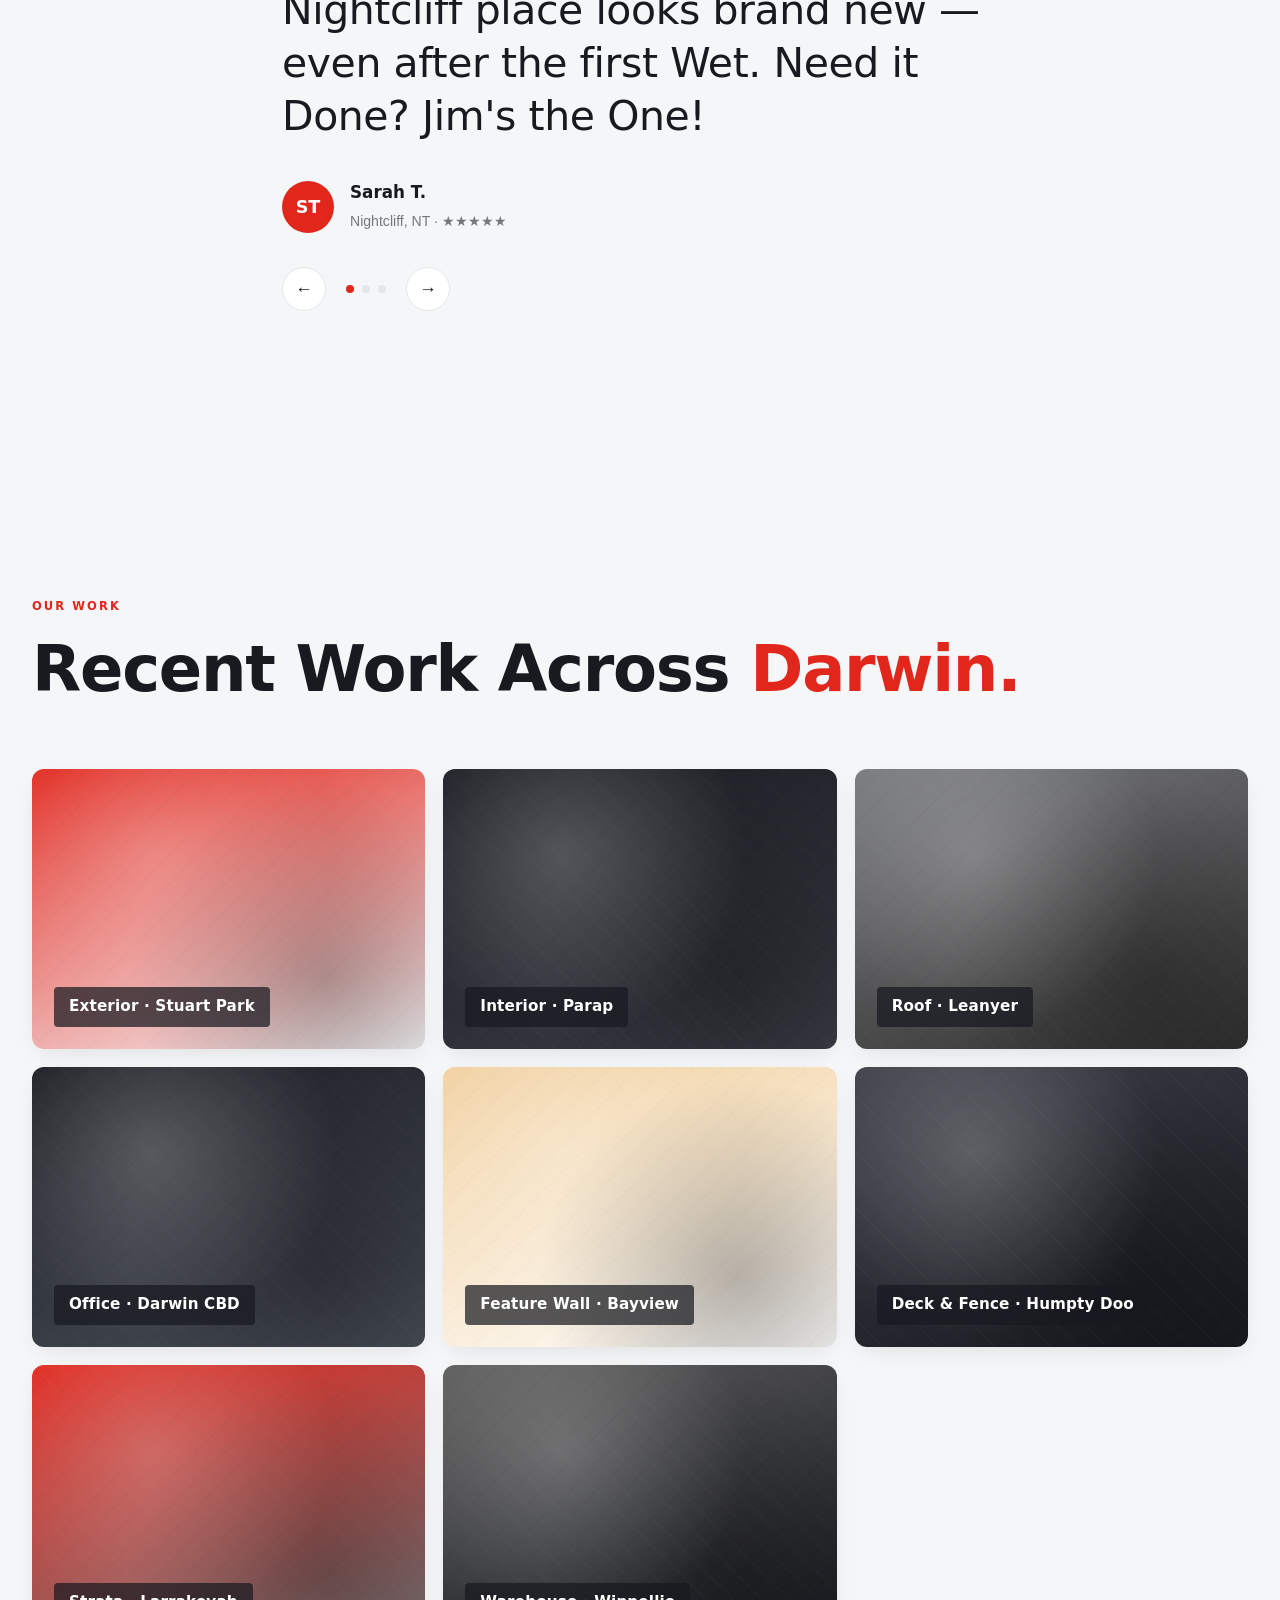
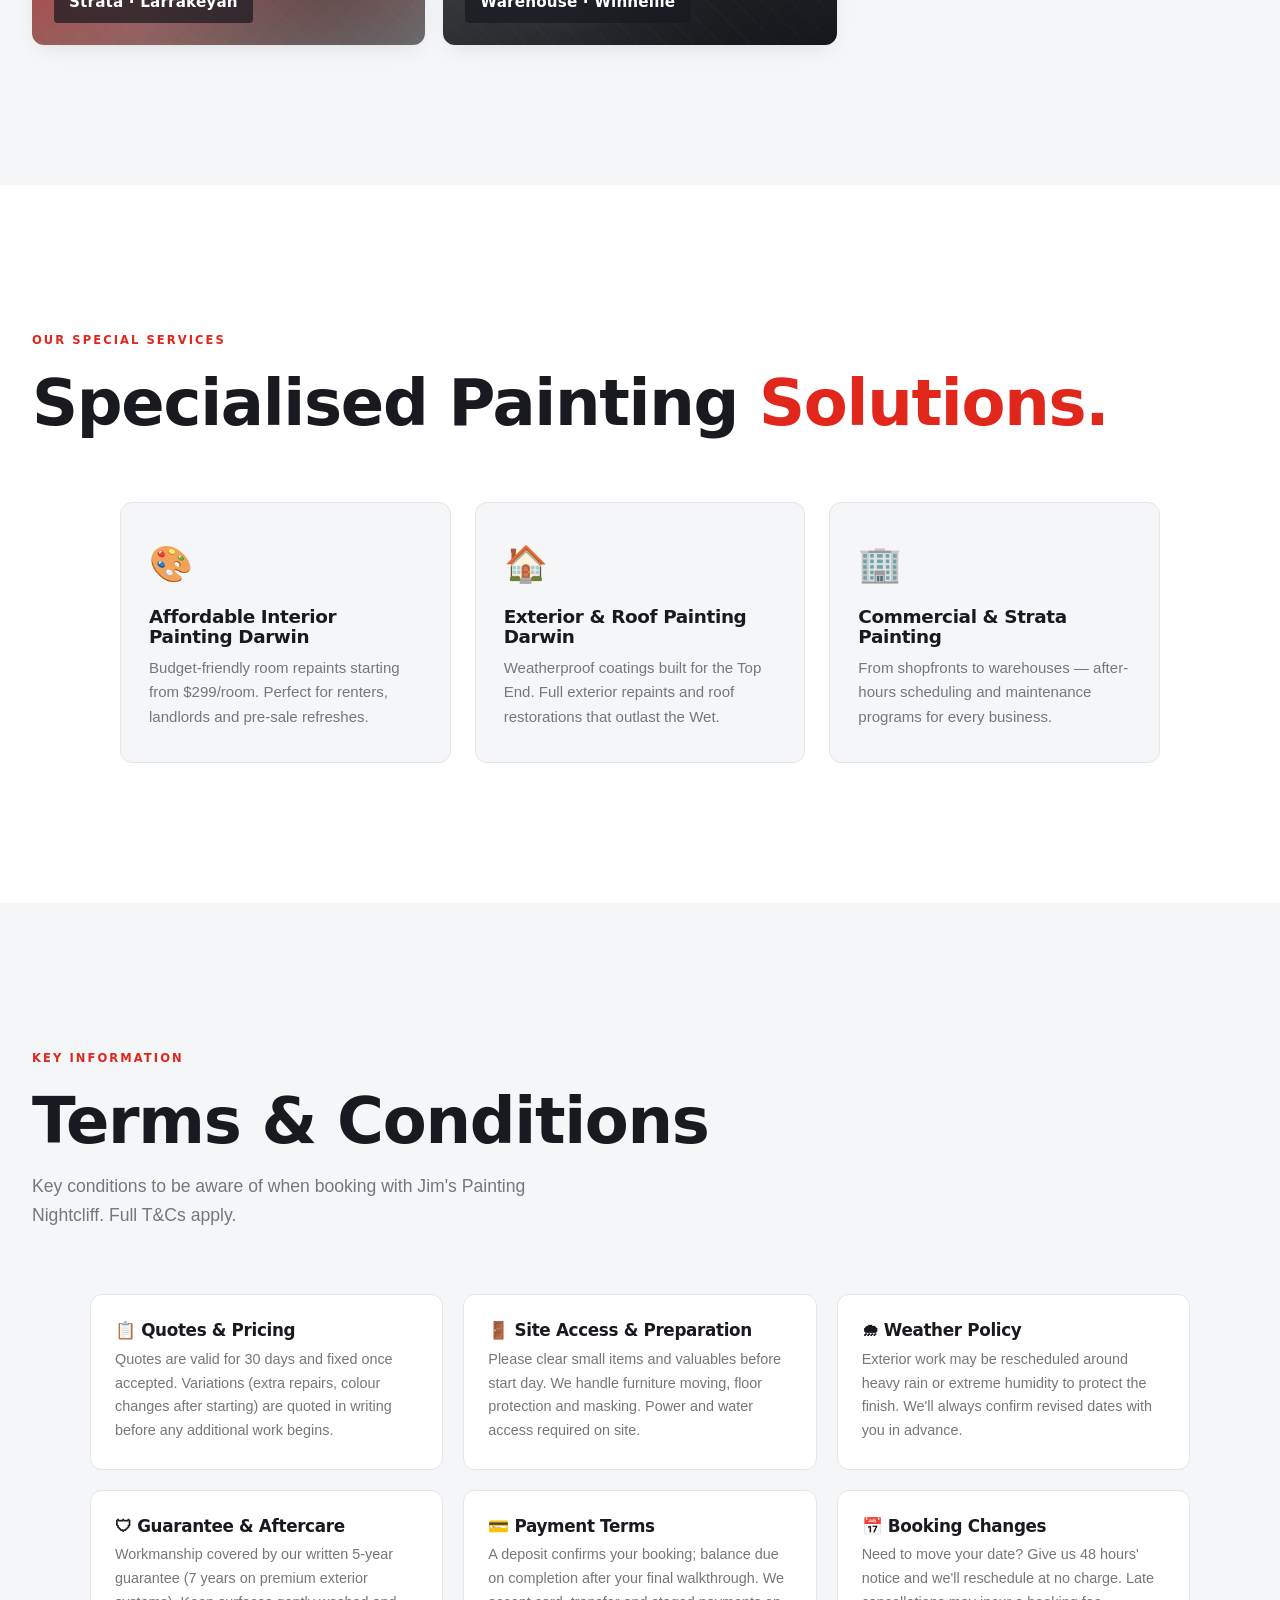
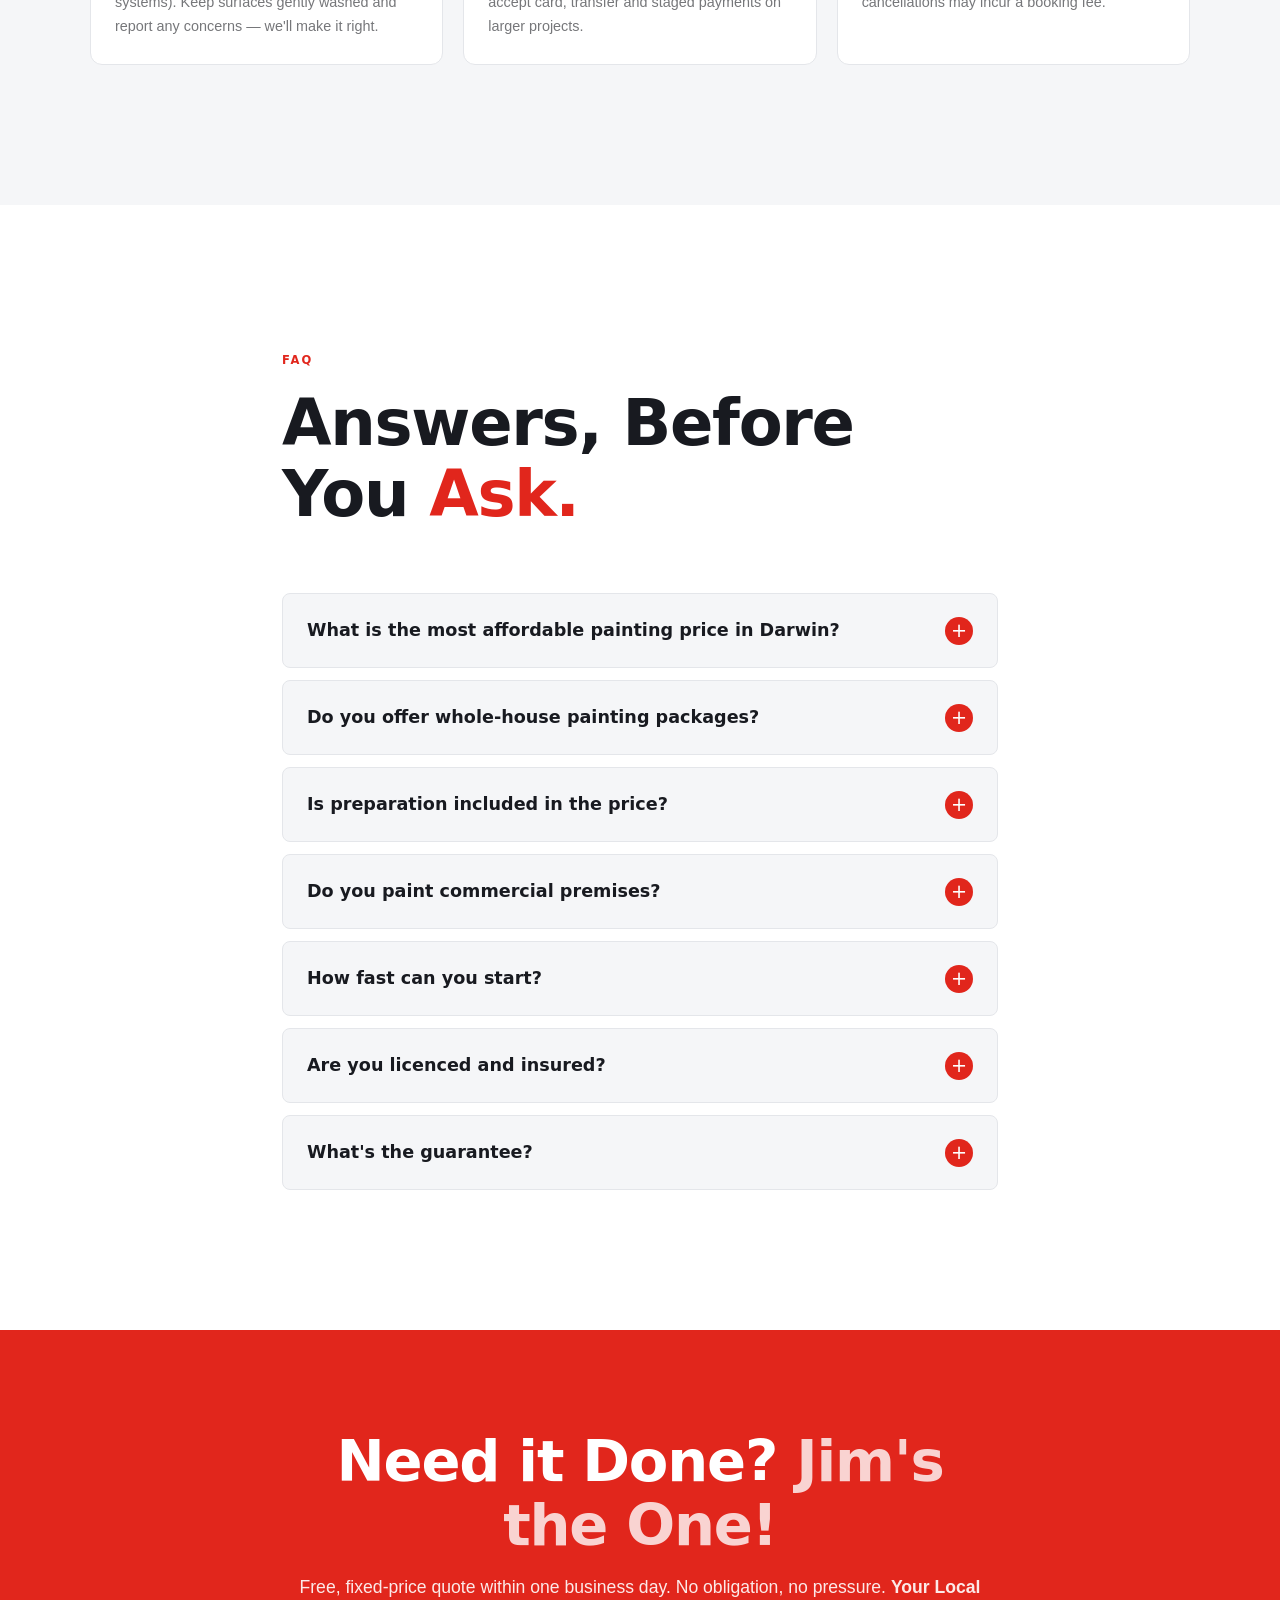
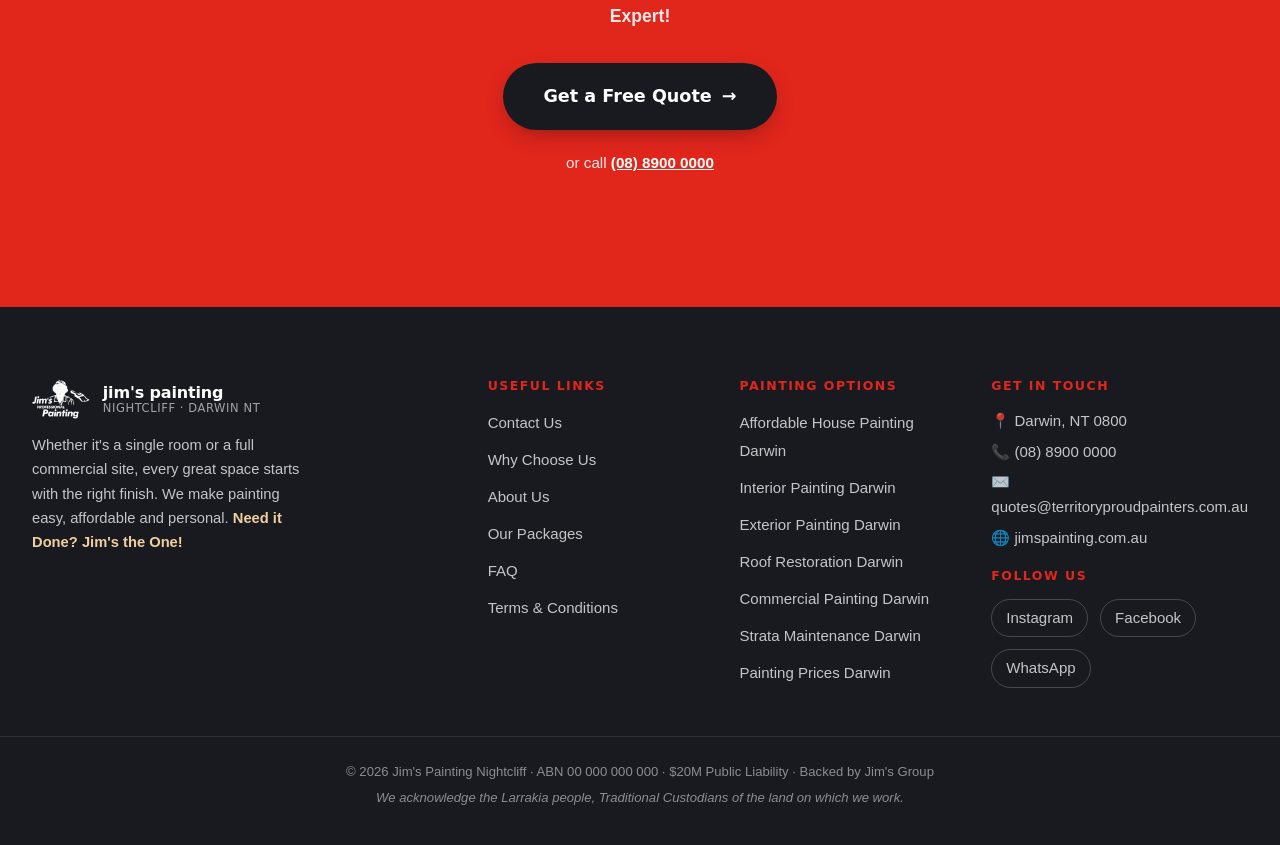
==== commit e5326554: "fix: remove inline margin style, bump max-width to 1440px" ====
--- a/index.html
+++ b/index.html
@@ -186,7 +186,7 @@
     <div class="section-head center reveal">
       <span class="eyebrow">Welcome to Jim's Painting Nightcliff</span>
       <h2>Affordable Painting in Darwin,<br>Reliable &amp; Easy Booking</h2>
-      <p class="section-sub" style="margin-inline:auto;">House &amp; commercial painting from one local team. Interior rooms from $299 — fixed-price quotes, no hidden fees.</p>
+      <p class="section-sub">House &amp; commercial painting from one local team. Interior rooms from $299 — fixed-price quotes, no hidden fees.</p>
     </div>
     <div class="cta-cards">
       <a href="#quote" class="cta-card reveal">
@@ -569,7 +569,7 @@
     <div class="section-head center reveal">
       <span class="eyebrow">Key Information</span>
       <h2>Terms &amp; Conditions</h2>
-      <p class="section-sub" style="margin-inline:auto;">Key conditions to be aware of when booking with Jim's Painting Nightcliff. Full T&amp;Cs apply.</p>
+      <p class="section-sub">Key conditions to be aware of when booking with Jim's Painting Nightcliff. Full T&amp;Cs apply.</p>
     </div>
     <div class="ki-grid">
       <div class="ki-card reveal"><h3>📋 Quotes &amp; Pricing</h3><p>Quotes are valid for 30 days and fixed once accepted. Variations (extra repairs, colour changes after starting) are quoted in writing before any additional work begins.</p></div>
--- a/css/styles.css
+++ b/css/styles.css
@@ -42,7 +42,7 @@
 
   /* Easing */
   --ease-out: cubic-bezier(0.16, 1, 0.3, 1);
-  --maxw: 1240px;
+  --maxw: 1440px;
 }
 
 /* ---------- Reset ---------- */
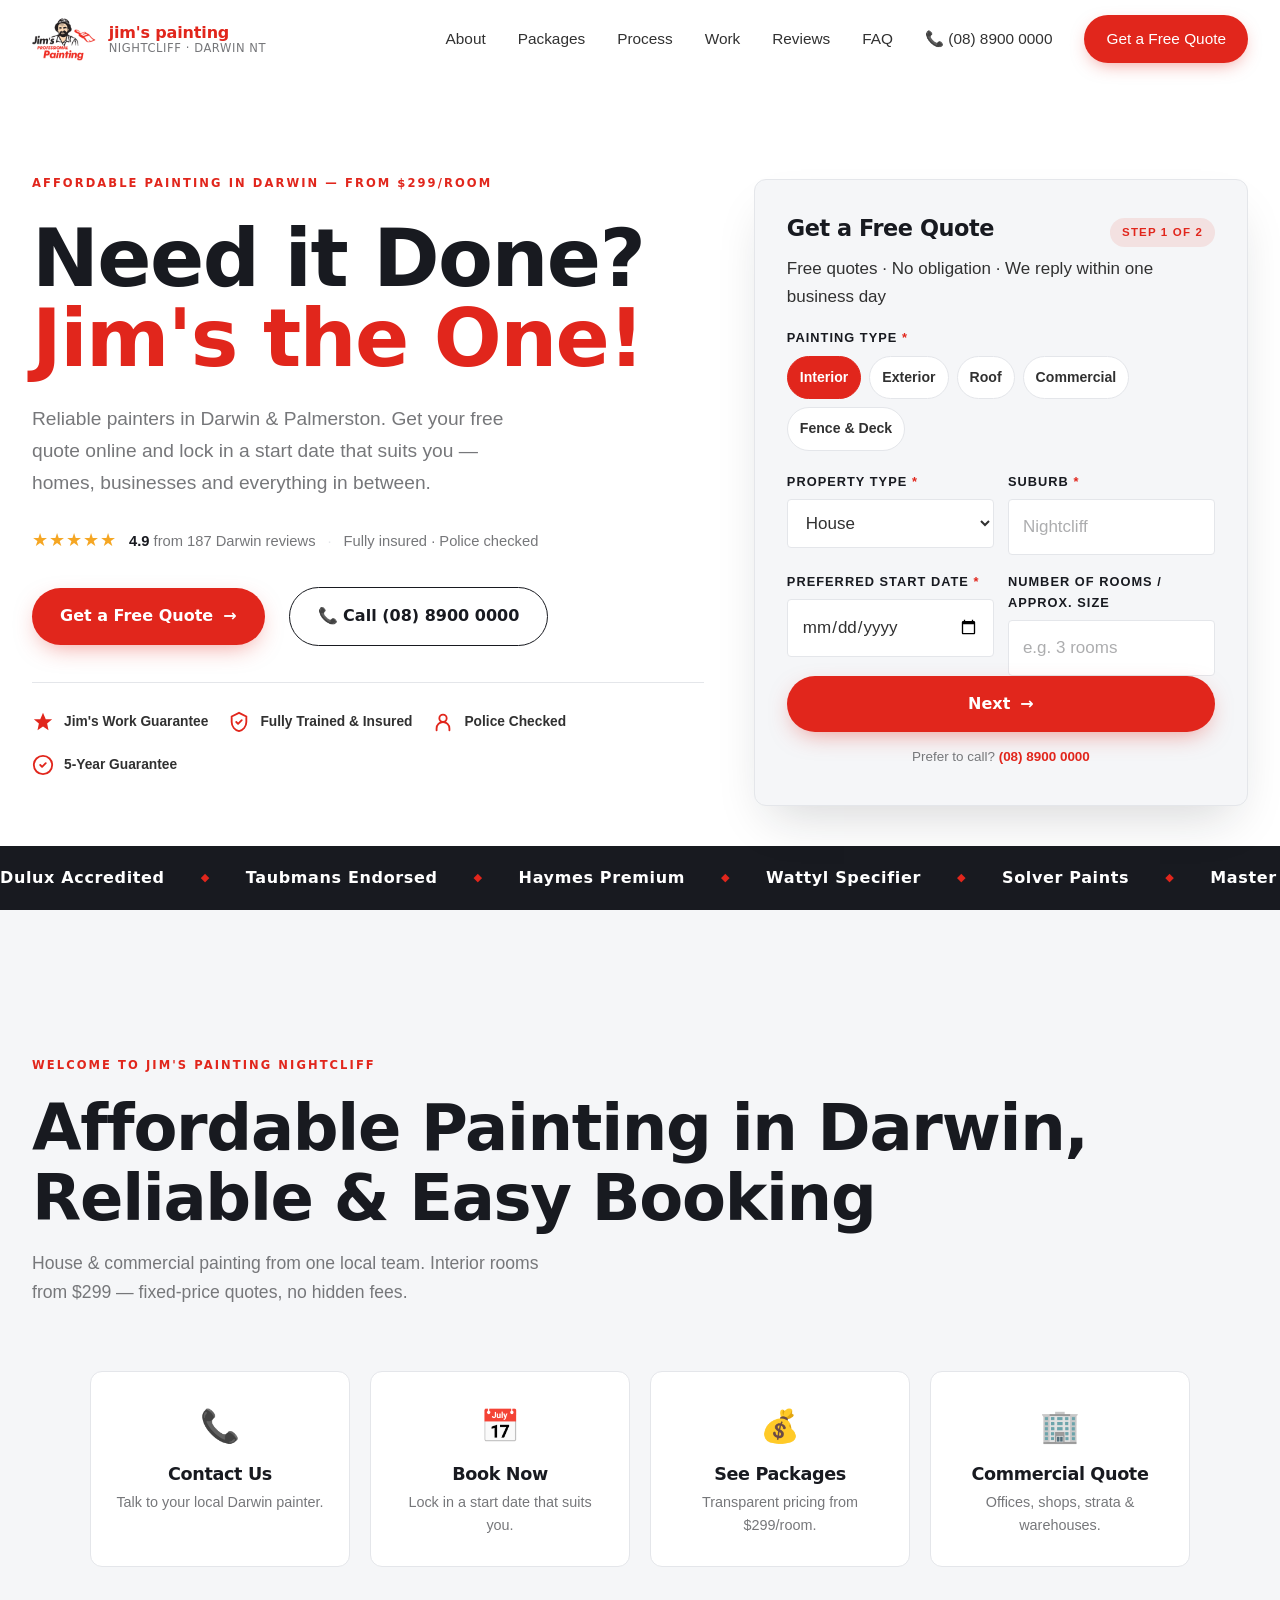
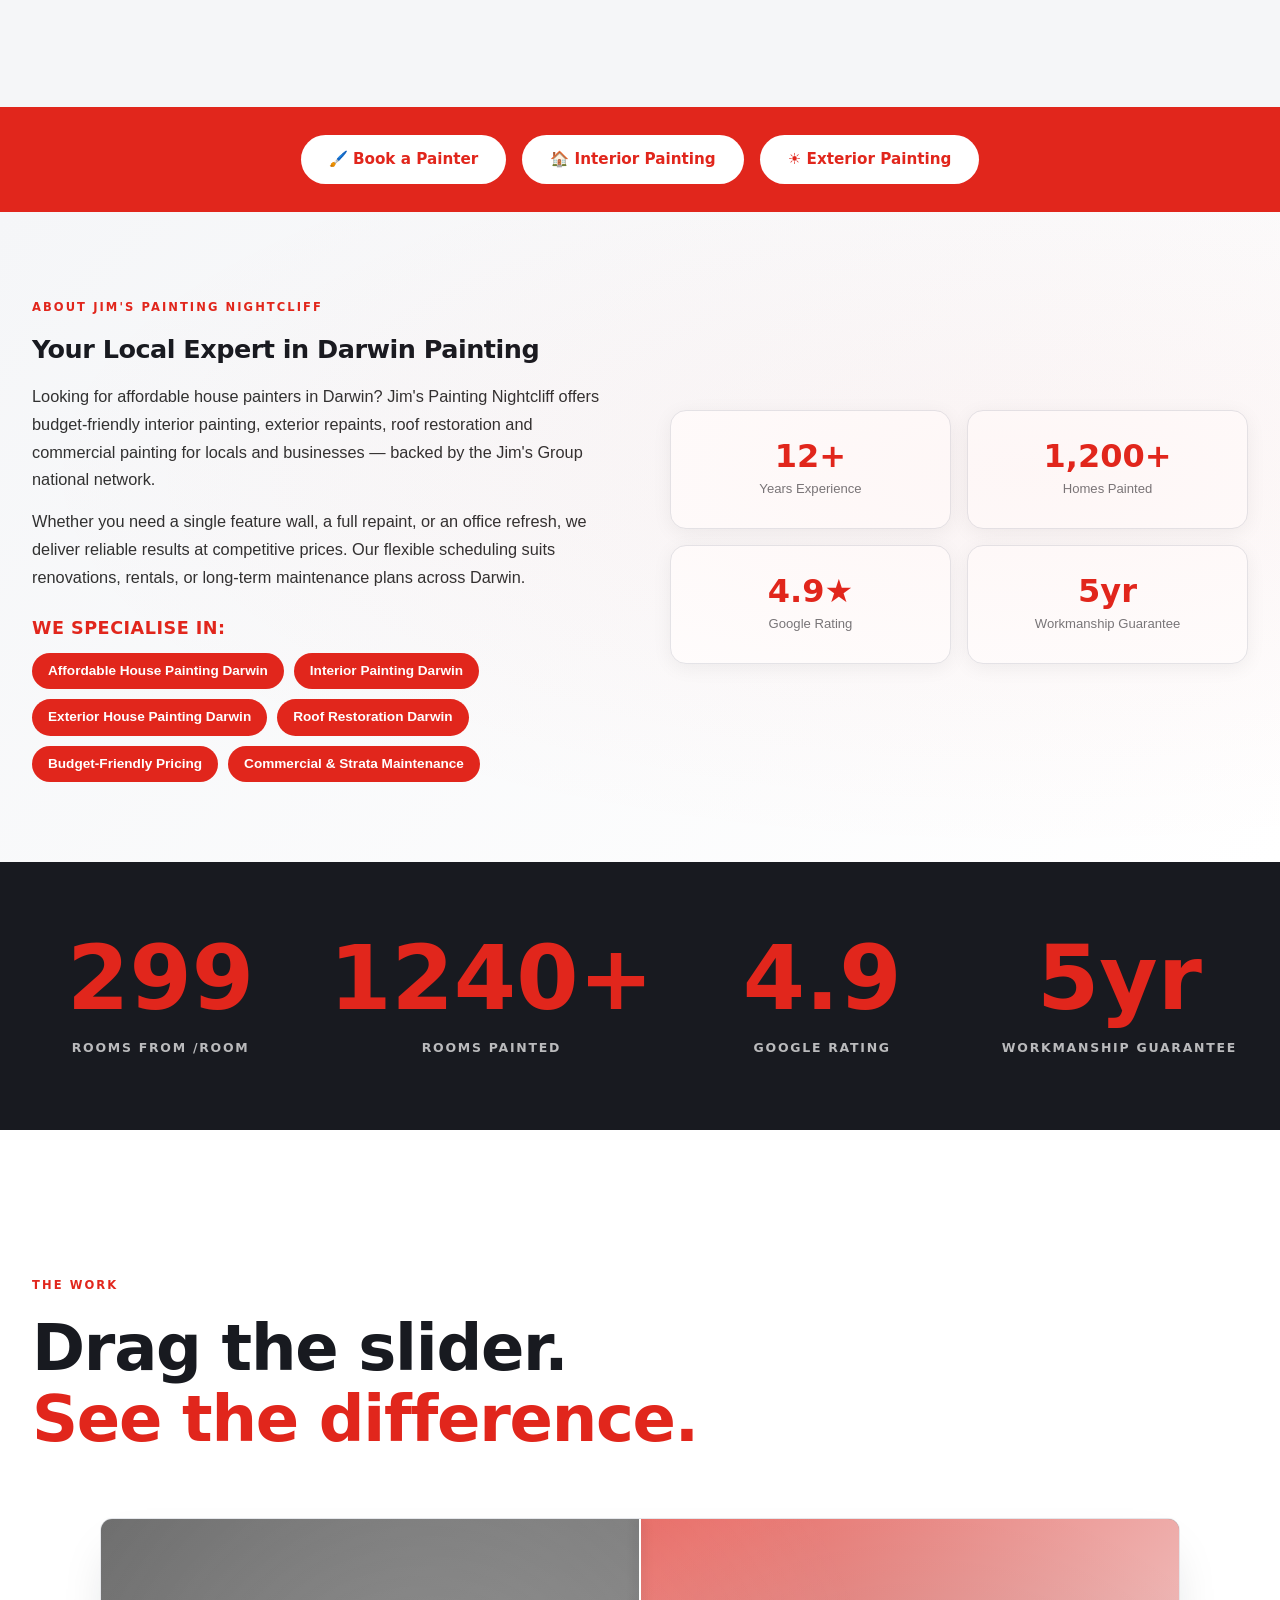
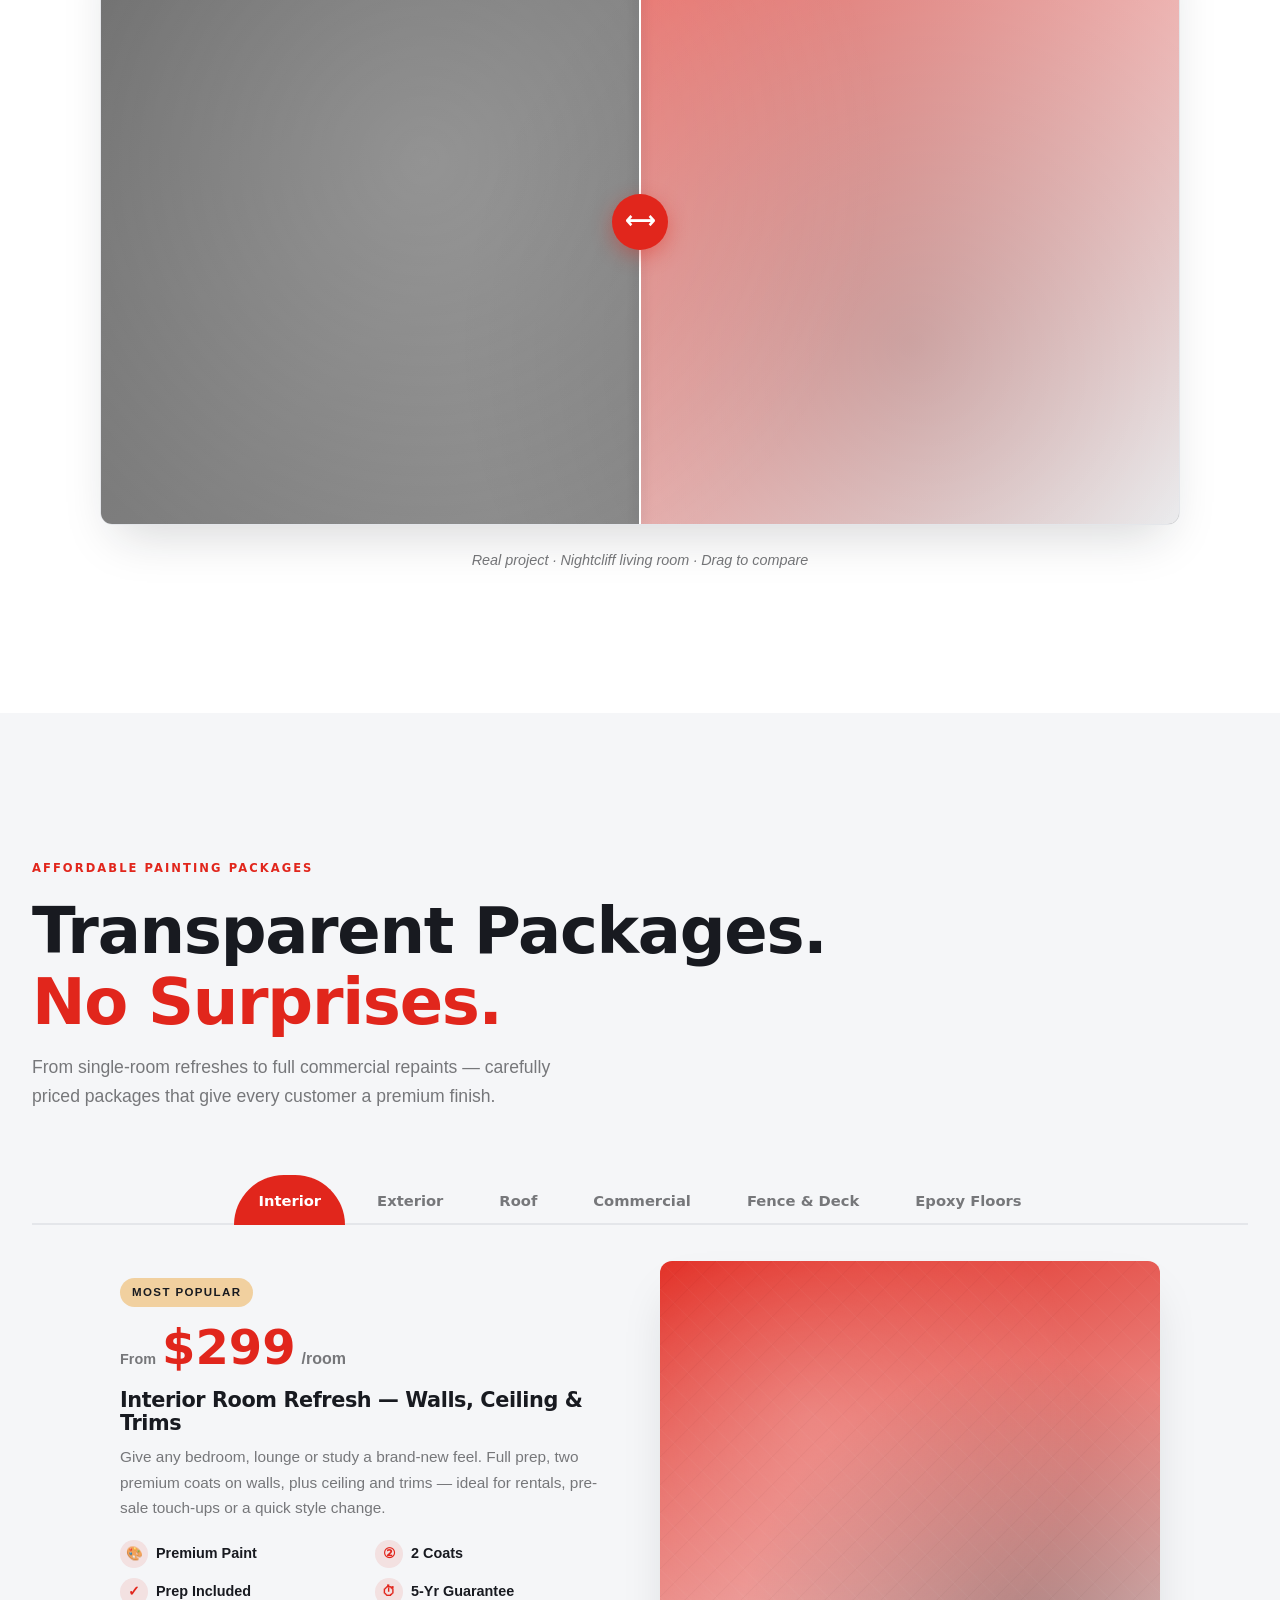
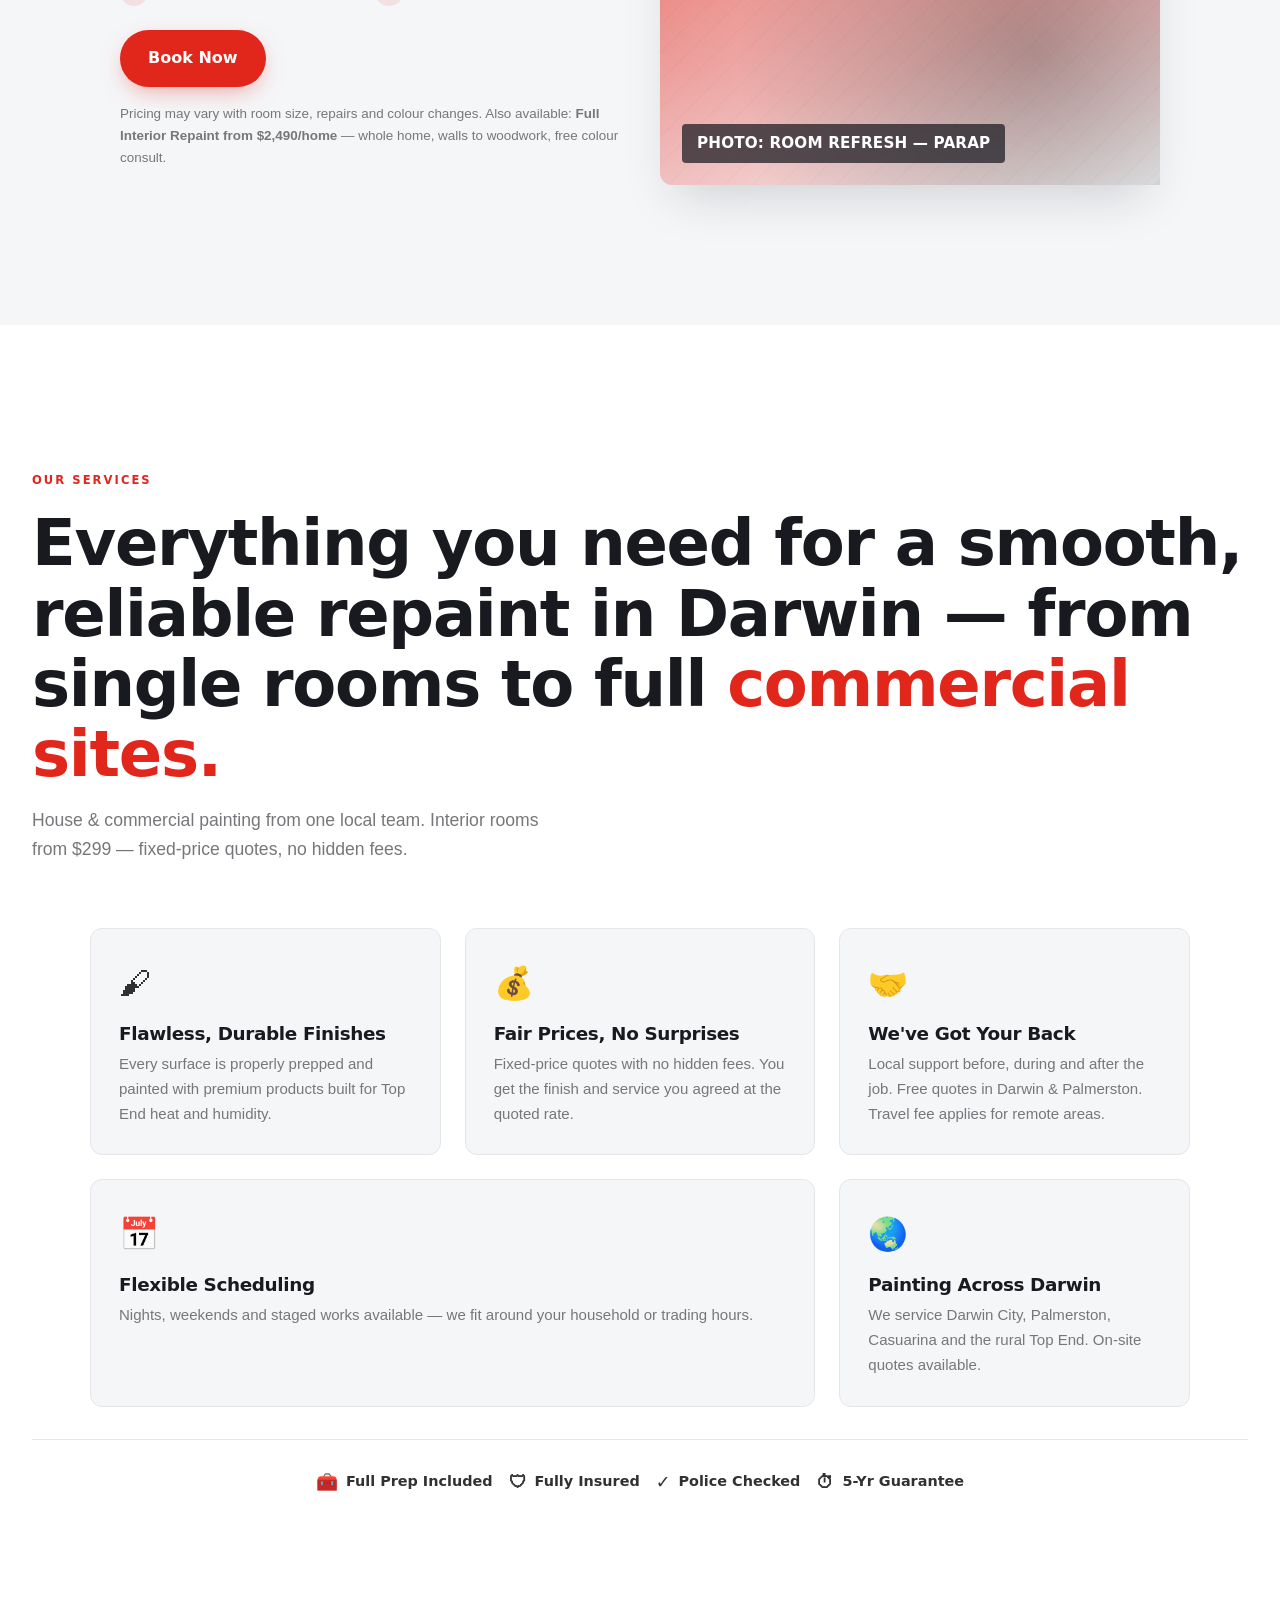
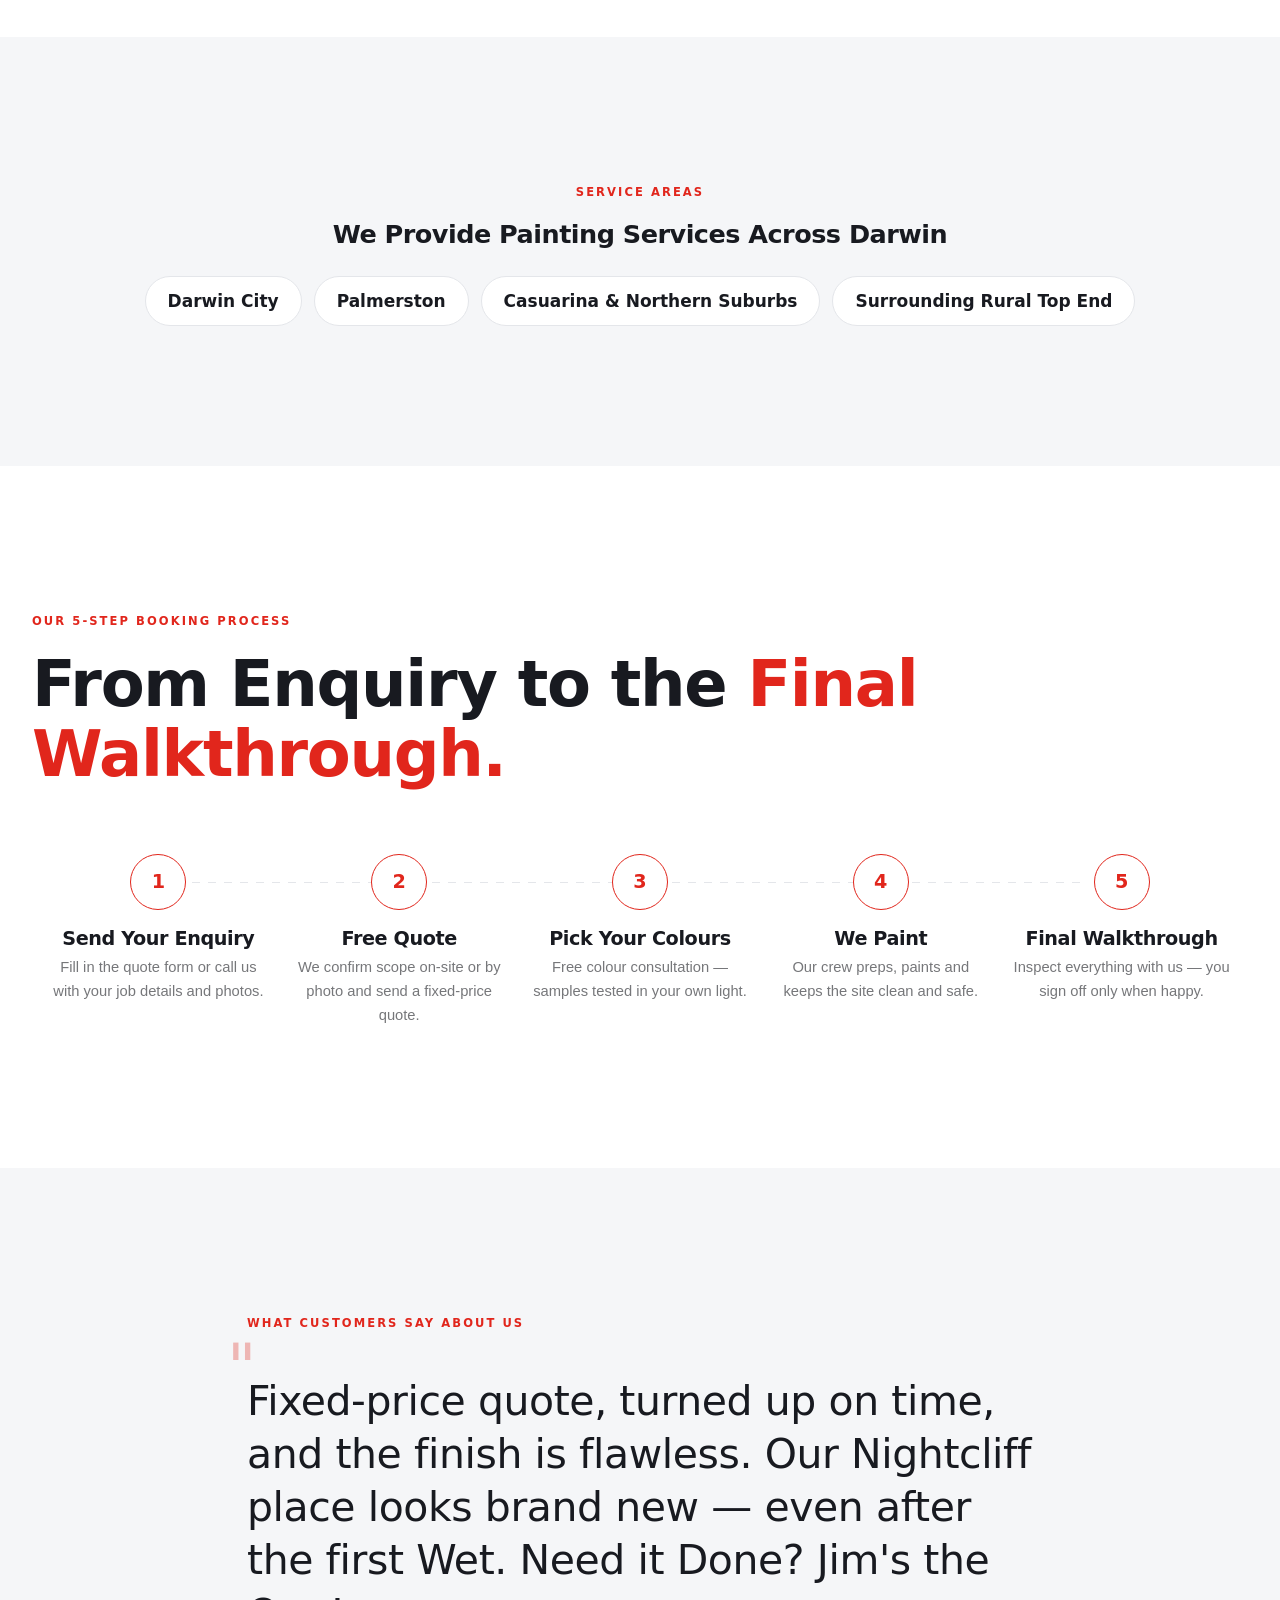
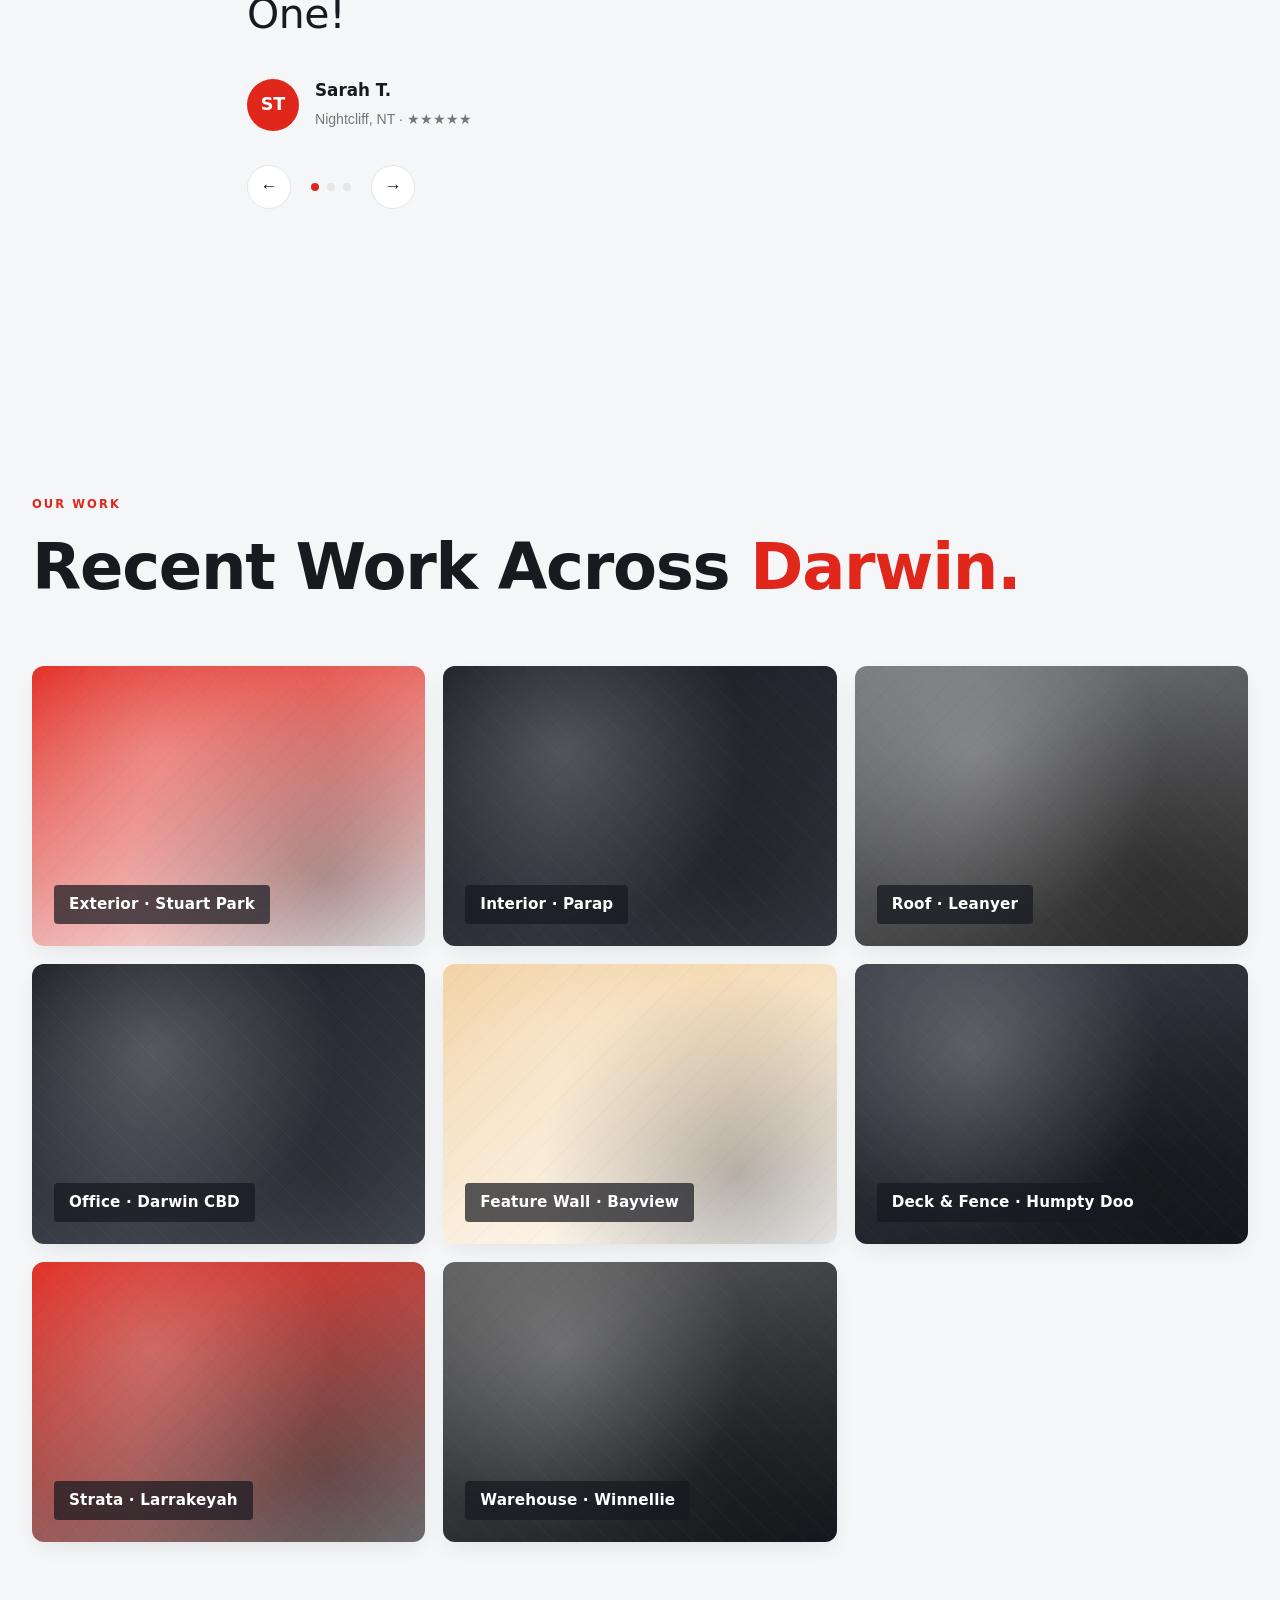
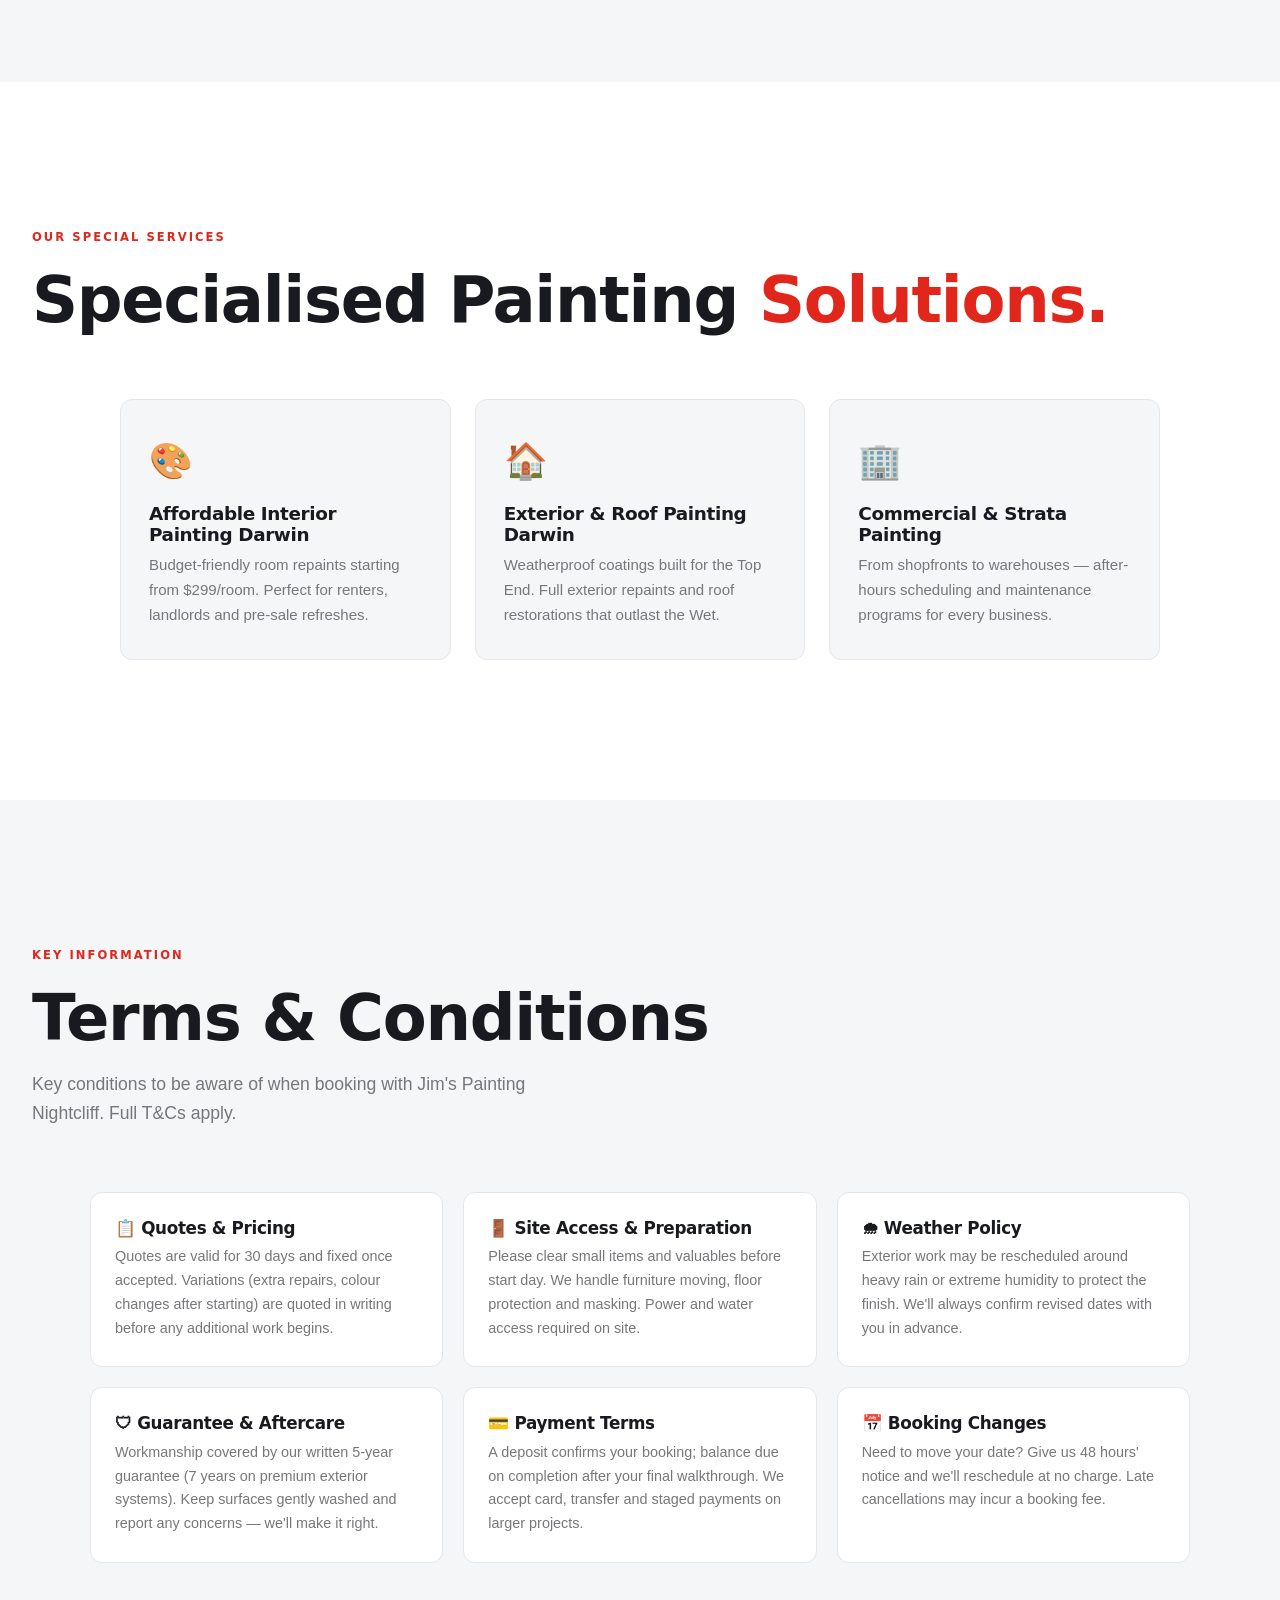
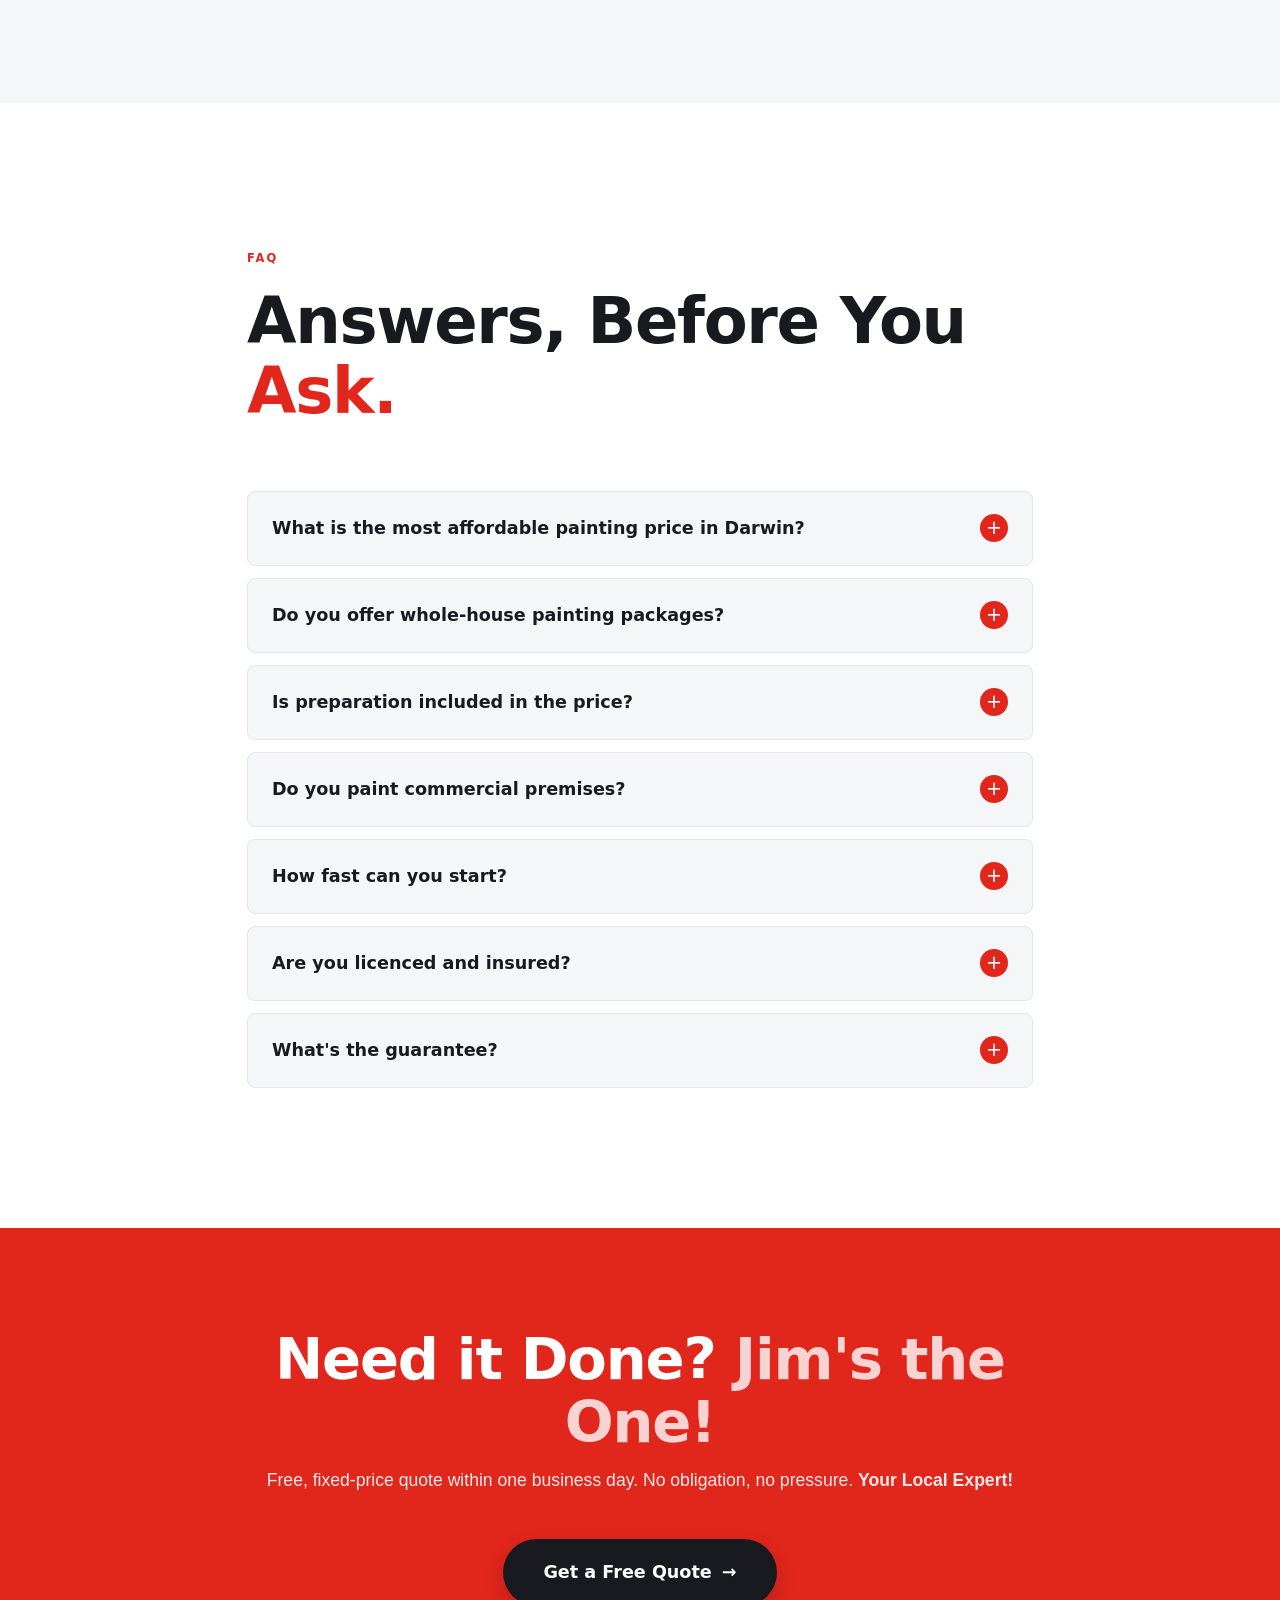
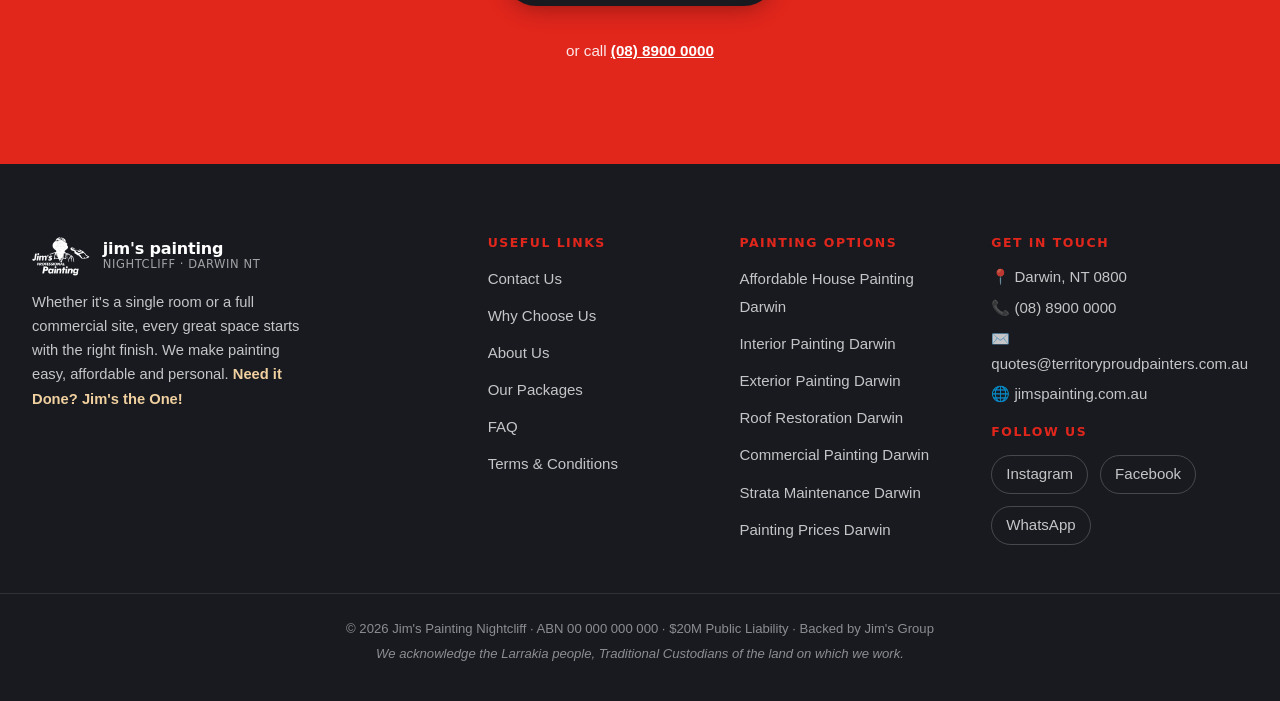
==== commit b3d64699: "fix: final CTA inline layout, narrow max-width 850px, remove .ftrust, improve about section design" ====
--- a/index.html
+++ b/index.html
@@ -68,7 +68,7 @@
     <div class="hero-copy reveal">
       <span class="eyebrow">Affordable Painting in Darwin — From $299/Room</span>
       <h1>Need it Done?<br><em>Jim's the One!</em></h1>
-      <p class="hero-sub">Affordable house &amp; commercial painting across Darwin, Palmerston &amp; the Top End. Interior rooms from <strong>$299</strong> — fixed-price quotes, no hidden fees. <strong>Your Local Expert!</strong></p>
+      <p class="hero-sub">Reliable painters in Darwin &amp; Palmerston. Get your free quote online and lock in a start date that suits you — homes, businesses and everything in between.</p>
 
       <div class="hero-trust">
         <span class="stars" aria-label="4.9 out of 5 stars">★★★★★</span>
@@ -226,20 +226,42 @@
 
 <!-- ============ ABOUT ============ -->
 <section class="about" id="about">
-  <div class="wrap narrow reveal">
-    <span class="eyebrow">About Jim's Painting Nightcliff</span>
-    <h2>Your Local Expert in Darwin Painting</h2>
-    <p>Looking for affordable house painters in Darwin? Jim's Painting Nightcliff offers budget-friendly interior painting, exterior repaints, roof restoration and commercial painting for locals and businesses — backed by the Jim's Group national network.</p>
-    <p>Whether you need a single feature wall, a full repaint, or an office refresh, we deliver reliable results at competitive prices. Our flexible scheduling suits renovations, rentals, or long-term maintenance plans across Darwin.</p>
-    <h3 class="about-sub">We specialise in:</h3>
-    <ul class="spec-list">
-      <li>Affordable house painting Darwin</li>
-      <li>Interior Painting Darwin</li>
-      <li>Exterior House Painting Darwin</li>
-      <li>Roof Restoration Darwin</li>
-      <li>Budget-Friendly Pricing (Painting Prices Darwin)</li>
-      <li>Commercial Painting Darwin &amp; Strata Maintenance Available</li>
-    </ul>
+  <div class="wrap reveal">
+    <div class="about-grid">
+      <div class="about-copy">
+        <span class="eyebrow">About Jim's Painting Nightcliff</span>
+        <h2>Your Local Expert in Darwin Painting</h2>
+        <p>Looking for affordable house painters in Darwin? Jim's Painting Nightcliff offers budget-friendly interior painting, exterior repaints, roof restoration and commercial painting for locals and businesses — backed by the Jim's Group national network.</p>
+        <p>Whether you need a single feature wall, a full repaint, or an office refresh, we deliver reliable results at competitive prices. Our flexible scheduling suits renovations, rentals, or long-term maintenance plans across Darwin.</p>
+        <h3 class="about-sub">We specialise in:</h3>
+        <ul class="spec-list">
+          <li>Affordable House Painting Darwin</li>
+          <li>Interior Painting Darwin</li>
+          <li>Exterior House Painting Darwin</li>
+          <li>Roof Restoration Darwin</li>
+          <li>Budget-Friendly Pricing</li>
+          <li>Commercial &amp; Strata Maintenance</li>
+        </ul>
+      </div>
+      <div class="about-visual">
+        <div class="about-card">
+          <span class="about-card-num">12+</span>
+          <span class="about-card-label">Years Experience</span>
+        </div>
+        <div class="about-card">
+          <span class="about-card-num">1,200+</span>
+          <span class="about-card-label">Homes Painted</span>
+        </div>
+        <div class="about-card">
+          <span class="about-card-num">4.9★</span>
+          <span class="about-card-label">Google Rating</span>
+        </div>
+        <div class="about-card">
+          <span class="about-card-num">5yr</span>
+          <span class="about-card-label">Workmanship Guarantee</span>
+        </div>
+      </div>
+    </div>
   </div>
 </section>
 
--- a/css/styles.css
+++ b/css/styles.css
@@ -78,7 +78,7 @@
 }
 
 .wrap { max-width: var(--maxw); margin: 0 auto; padding: 0 32px; }
-.wrap.narrow { max-width: 780px; }
+.wrap.narrow { max-width: 850px; }
 .wrap.center { text-align: center; }
 section { padding: var(--space-section) 0; }
 
@@ -165,9 +165,9 @@
 /* ---------- Hero (asymmetric 7/5) ---------- */
 .hero { padding: 60px 0 40px; }
 .hero-grid {
-  display: grid;
-  grid-template-columns: 7fr 5fr;
-  gap: 64px;
+	  display: grid;
+	  grid-template-columns: 7fr 5fr;
+	  gap: 30px;
   align-items: center;
 }
 .hero-copy { padding-right: 20px; }
@@ -220,7 +220,6 @@
 }
 .fstep { display: none; animation: fadeUp .45s var(--ease-out); }
 .fstep.active { display: block; }
-.ftrust { font-size: 0.82rem; color: var(--ink); font-weight: 600; margin-bottom: 18px; text-align: center; }
 .fstep-title { font-family: var(--font-head); font-size: 1.15rem; margin-bottom: 16px; color: var(--ink); }
 
 .lbl { display: block; font-size: 0.8rem; font-weight: 700; text-transform: uppercase; letter-spacing: 0.08em; color: var(--ink); margin: 16px 0 7px; }
@@ -237,7 +236,7 @@
 .chips { display: flex; flex-wrap: wrap; gap: 8px; margin: 8px 0 4px; }
 .chips input { position: absolute; opacity: 0; width: 0; height: 0; }
 .chips label {
-  padding: 9px 16px; border: 1.5px solid var(--line); border-radius: var(--r-pill);
+  padding: 9px 12px; border: 1.5px solid var(--line); border-radius: var(--r-pill);
   font-size: 0.88rem; font-weight: 600; cursor: pointer; transition: all .2s var(--ease-out);
   background: var(--bone);
 }
@@ -495,11 +494,13 @@
 
 /* ---------- Final CTA ---------- */
 .final-cta { background: var(--jims-red); color: var(--bone); padding: 100px 0; }
-.final-cta h2 { font-size: clamp(2.2rem, 5vw, 3.6rem); color: var(--bone); margin-bottom: 16px; }
+.final-cta .wrap { display: flex; flex-wrap: wrap; align-items: baseline; justify-content: center; gap: 12px; }
+.final-cta h2 { font-size: clamp(2.2rem, 5vw, 3.6rem); color: var(--bone); margin: 0; }
 .final-cta h2 em { color: var(--bone); opacity: 0.8; }
-.final-cta p { color: rgba(255,255,255,.9); font-size: 1.1rem; margin-bottom: 32px; }
-.final-cta .btn-primary { background: var(--ink); color: var(--bone); box-shadow: 0 8px 24px -8px rgba(0,0,0,.4); }
+.final-cta p { color: rgba(255,255,255,.9); font-size: 1.1rem; margin: 0; }
+.final-cta .btn-primary { background: var(--ink); color: var(--bone); box-shadow: 0 8px 24px -8px rgba(0,0,0,.4); margin-top: 32px; }
 .final-cta .btn-primary:hover { background: #0f1115; }
+.final-cta .final-phone { flex: 1 1 100%; margin-top: 16px; }
 .final-phone { margin-top: 20px !important; font-size: 0.95rem !important; }
 .final-phone a { color: var(--bone); font-weight: 700; text-decoration: underline; }
 
@@ -541,7 +542,7 @@
 
 /* ---------- Responsive ---------- */
 @media (max-width: 1024px) {
-  .hero-grid { grid-template-columns: 1fr; gap: 40px; }
+  .hero-grid { grid-template-columns: 1fr; gap: 30px; }
   .hero-copy { padding-right: 0; }
   .quote-card { margin-top: 0; max-width: 560px; margin-inline: auto; }
   .stat-grid { grid-template-columns: repeat(2, 1fr); gap: 48px; }
@@ -568,8 +569,10 @@
   .nav a:last-child { border-bottom: none; }
   .nav-cta { text-align: center; }
   .burger { display: flex; }
-  .grid-2 { grid-template-columns: 1fr; }
-  .stat-grid { grid-template-columns: 1fr 1fr; gap: 36px; }
+	  .grid-2 { grid-template-columns: 1fr; }
+	  .about-grid { grid-template-columns: 1fr; gap: 40px; }
+	  .about-visual { grid-template-columns: 1fr 1fr; }
+	  .stat-grid { grid-template-columns: 1fr 1fr; gap: 36px; }
   .hero-copy h1 { font-size: 2.6rem; }
   .ba-slider { aspect-ratio: 4/3; }
   body { padding-bottom: 76px; }
@@ -611,11 +614,80 @@
 .service-btn:hover { transform: translateY(-2px); }
 
 /* ---------- About ---------- */
-.about { background: var(--bone); }
-.about-sub { font-family: var(--font-head); font-size: 1.2rem; margin: 24px 0 12px; color: var(--ink); }
-.spec-list { display: grid; gap: 8px; margin-top: 8px; }
-.spec-list li { padding-left: 24px; position: relative; color: var(--charcoal); }
-.spec-list li::before { content: "→"; position: absolute; left: 0; color: var(--jims-red); font-weight: 700; }
+.about {
+  background: linear-gradient(135deg, var(--cloud) 0%, var(--bone) 100%);
+  padding: 80px 0;
+  position: relative;
+  overflow: hidden;
+}
+.about::before {
+  content: ""; position: absolute; inset: 0;
+  background: radial-gradient(ellipse at 80% 40%, rgba(225,38,28,.04) 0%, transparent 70%);
+  pointer-events: none;
+}
+.about-grid {
+  display: grid;
+  grid-template-columns: 1fr 1fr;
+  gap: 60px;
+  align-items: center;
+}
+.about-copy h2 { margin-bottom: 20px; }
+.about-copy p { color: var(--charcoal); font-size: 1.02rem; line-height: 1.7; }
+.about-copy p + p { margin-top: 14px; }
+.about-sub {
+  font-family: var(--font-head);
+  font-size: 1.1rem;
+  margin: 28px 0 14px;
+  color: var(--jims-red);
+  text-transform: uppercase;
+  letter-spacing: 0.5px;
+}
+.spec-list { display: flex; flex-wrap: wrap; gap: 10px; margin: 0; }
+.spec-list li {
+  background: var(--jims-red);
+  color: var(--bone);
+  padding: 7px 16px;
+  border-radius: 50px;
+  font-size: 0.85rem;
+  font-weight: 600;
+  list-style: none;
+}
+.spec-list li::before { display: none; }
+
+/* About visual cards */
+.about-visual {
+  display: grid;
+  grid-template-columns: 1fr 1fr;
+  gap: 16px;
+}
+.about-card {
+  background: var(--bone);
+  border-radius: 16px;
+  padding: 28px 20px;
+  text-align: center;
+  box-shadow: 0 4px 20px rgba(0,0,0,.06);
+  border: 1px solid var(--line);
+  transition: transform .3s var(--ease-out), box-shadow .3s var(--ease-out);
+}
+.about-card:hover {
+  transform: translateY(-4px);
+  box-shadow: 0 8px 32px rgba(0,0,0,.1);
+}
+.about-card-num {
+  display: block;
+  font-family: var(--font-head);
+  font-size: 2rem;
+  font-weight: 700;
+  color: var(--jims-red);
+  line-height: 1.1;
+}
+.about-card-label {
+  display: block;
+  font-size: 0.82rem;
+  color: var(--charcoal-mid);
+  margin-top: 4px;
+  font-weight: 500;
+}
 
 /* ---------- Package tabs ---------- */
 .pkg-tabs {
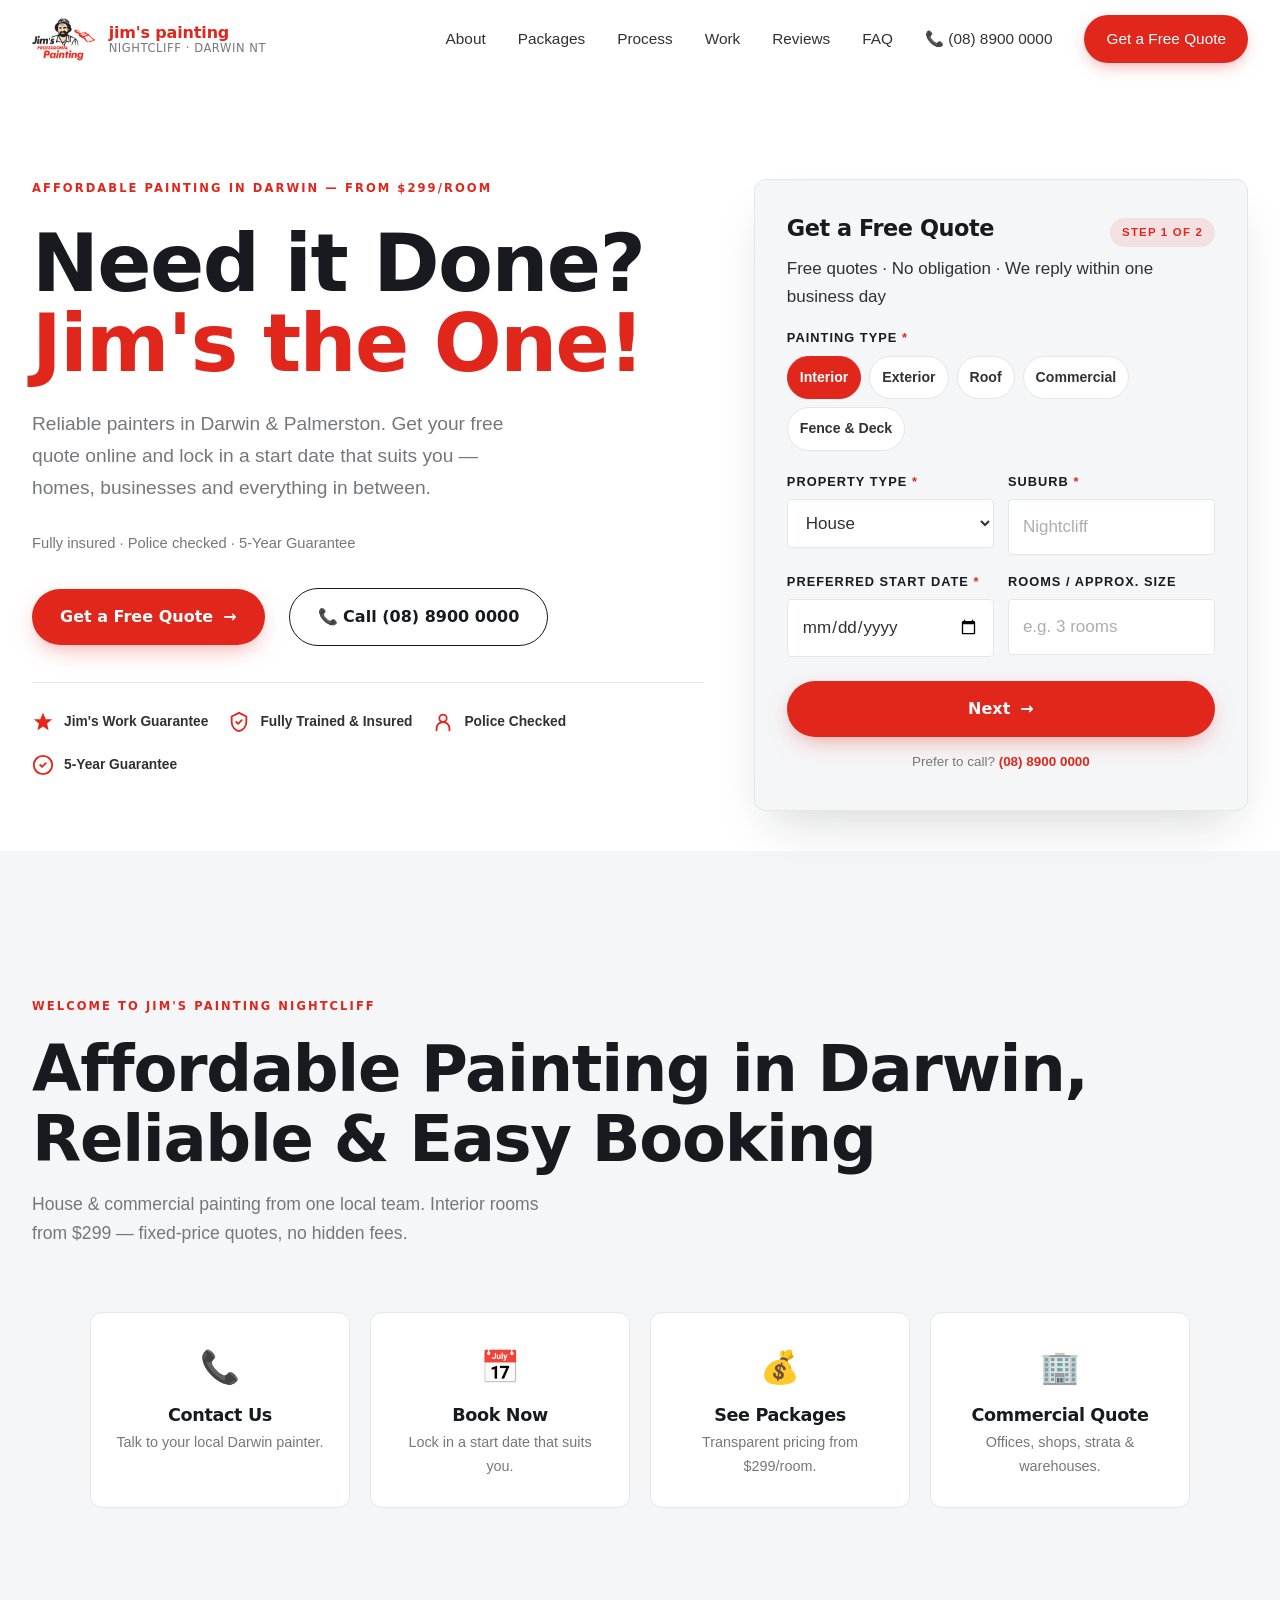
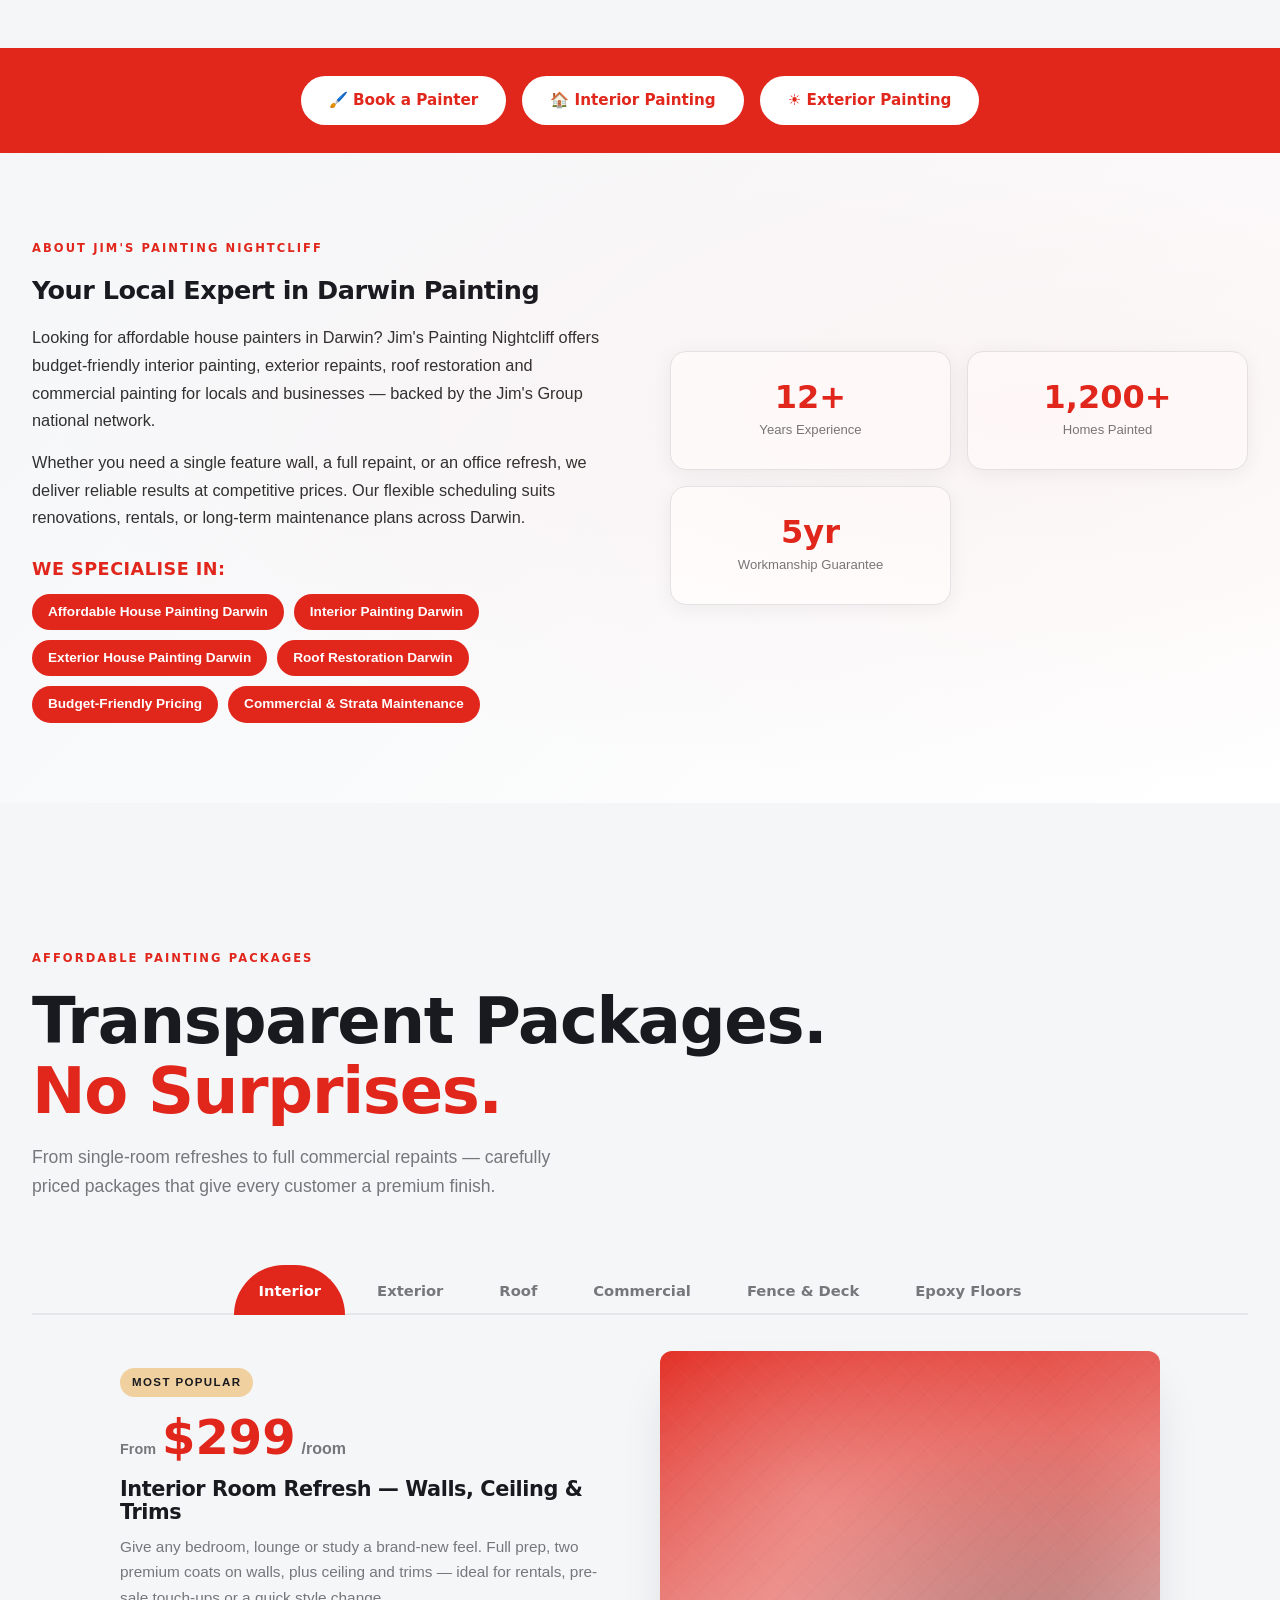
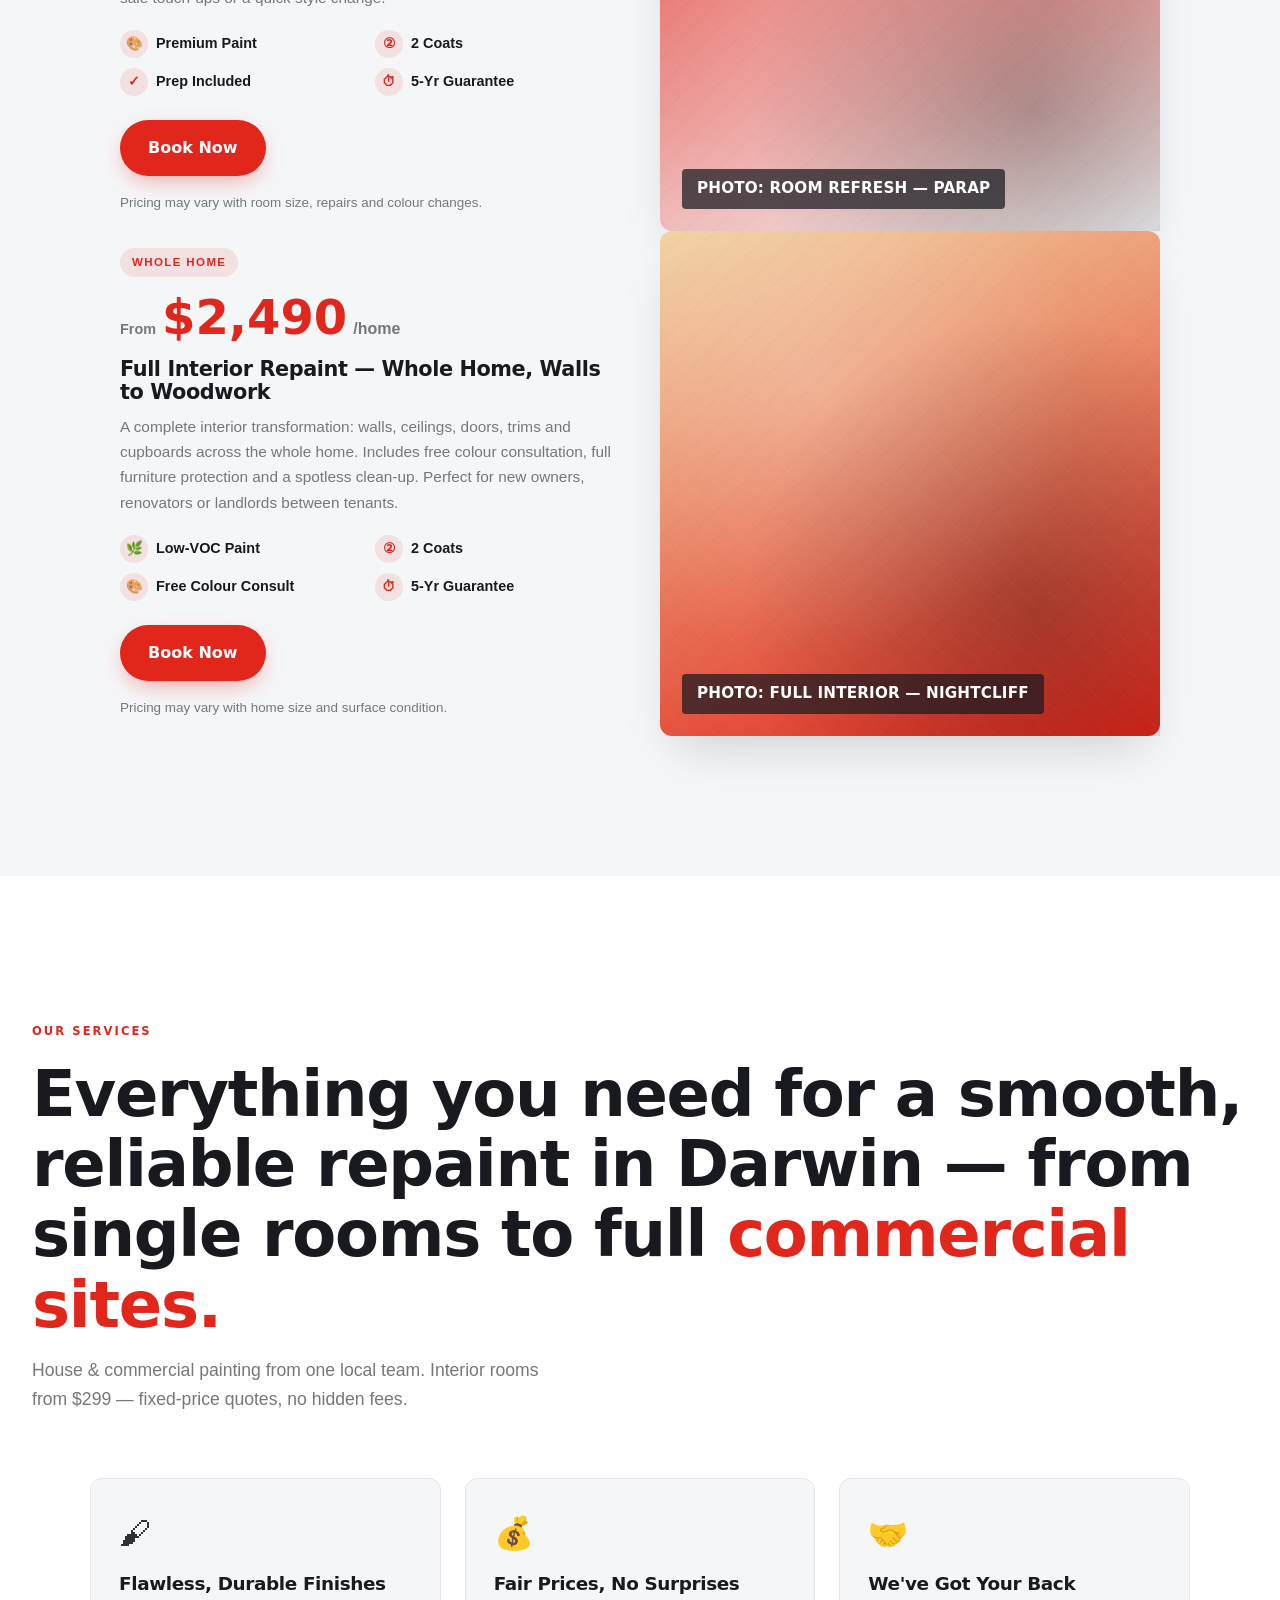
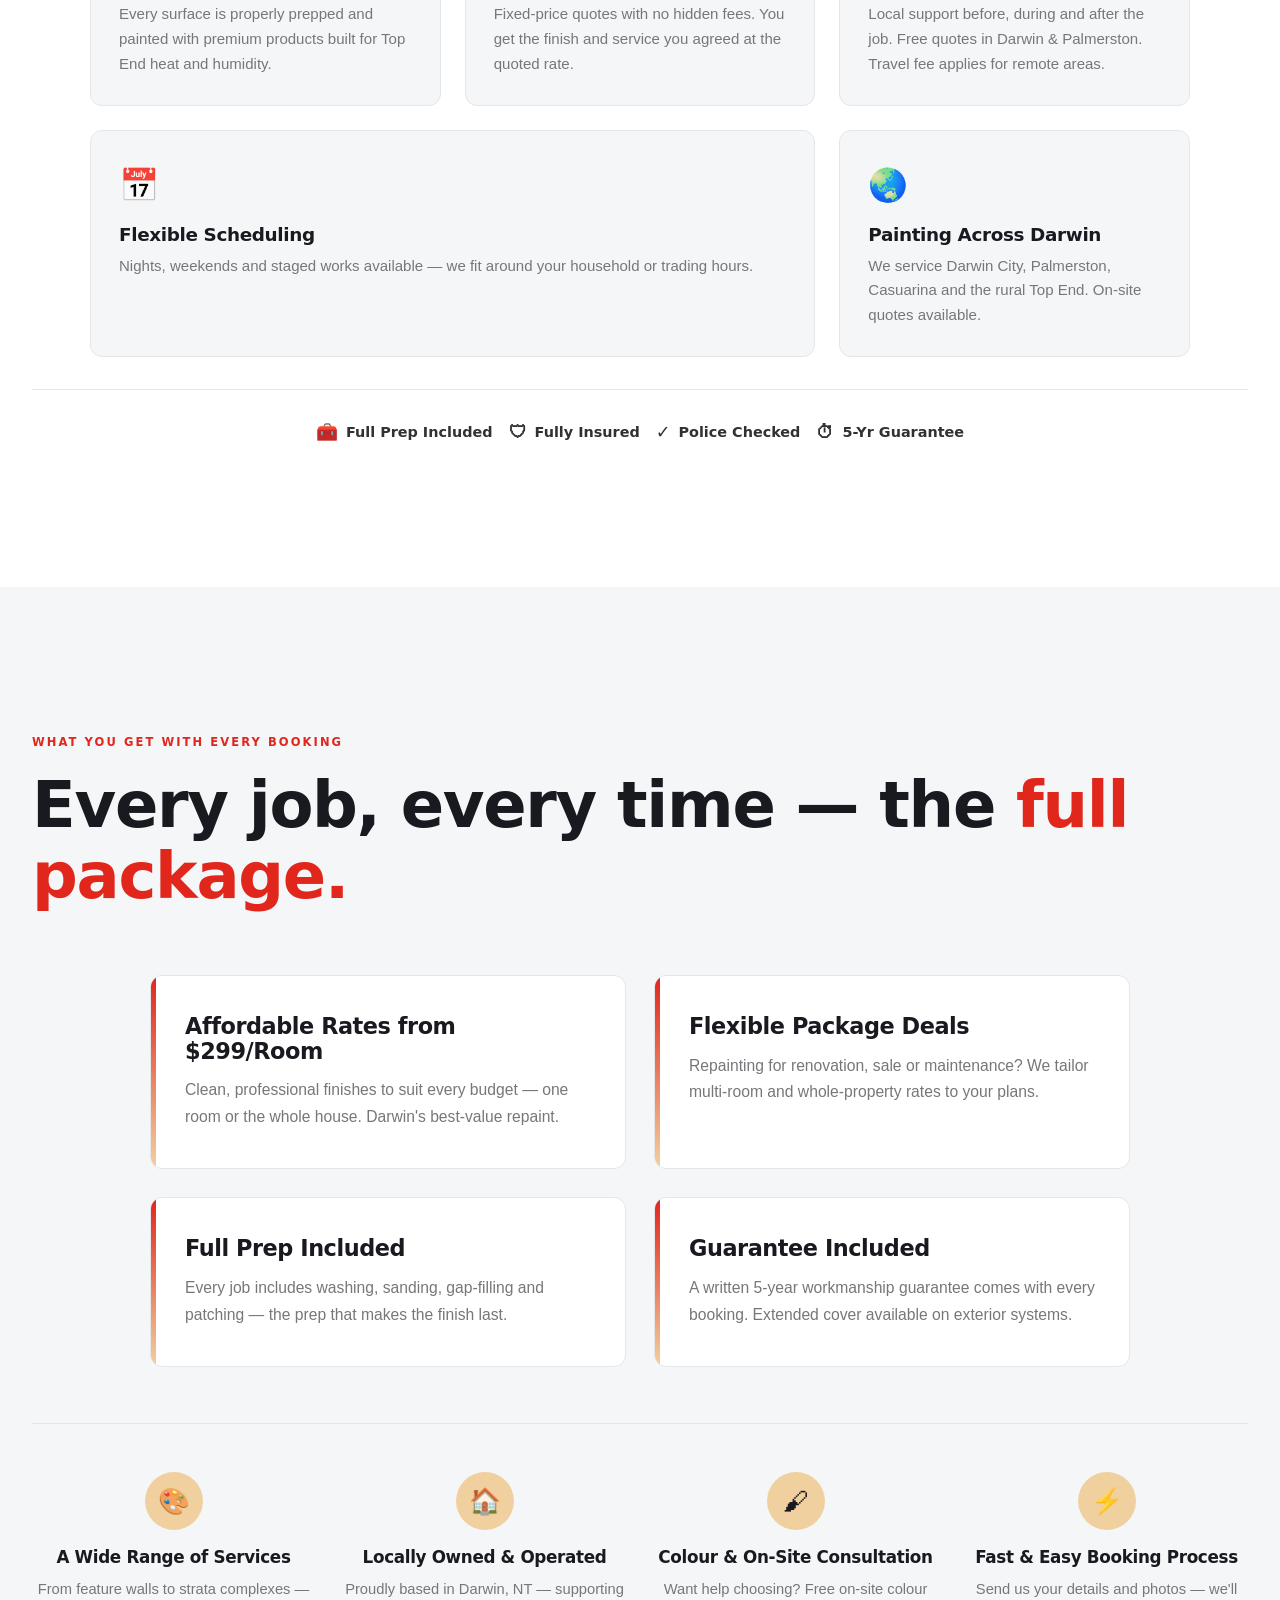
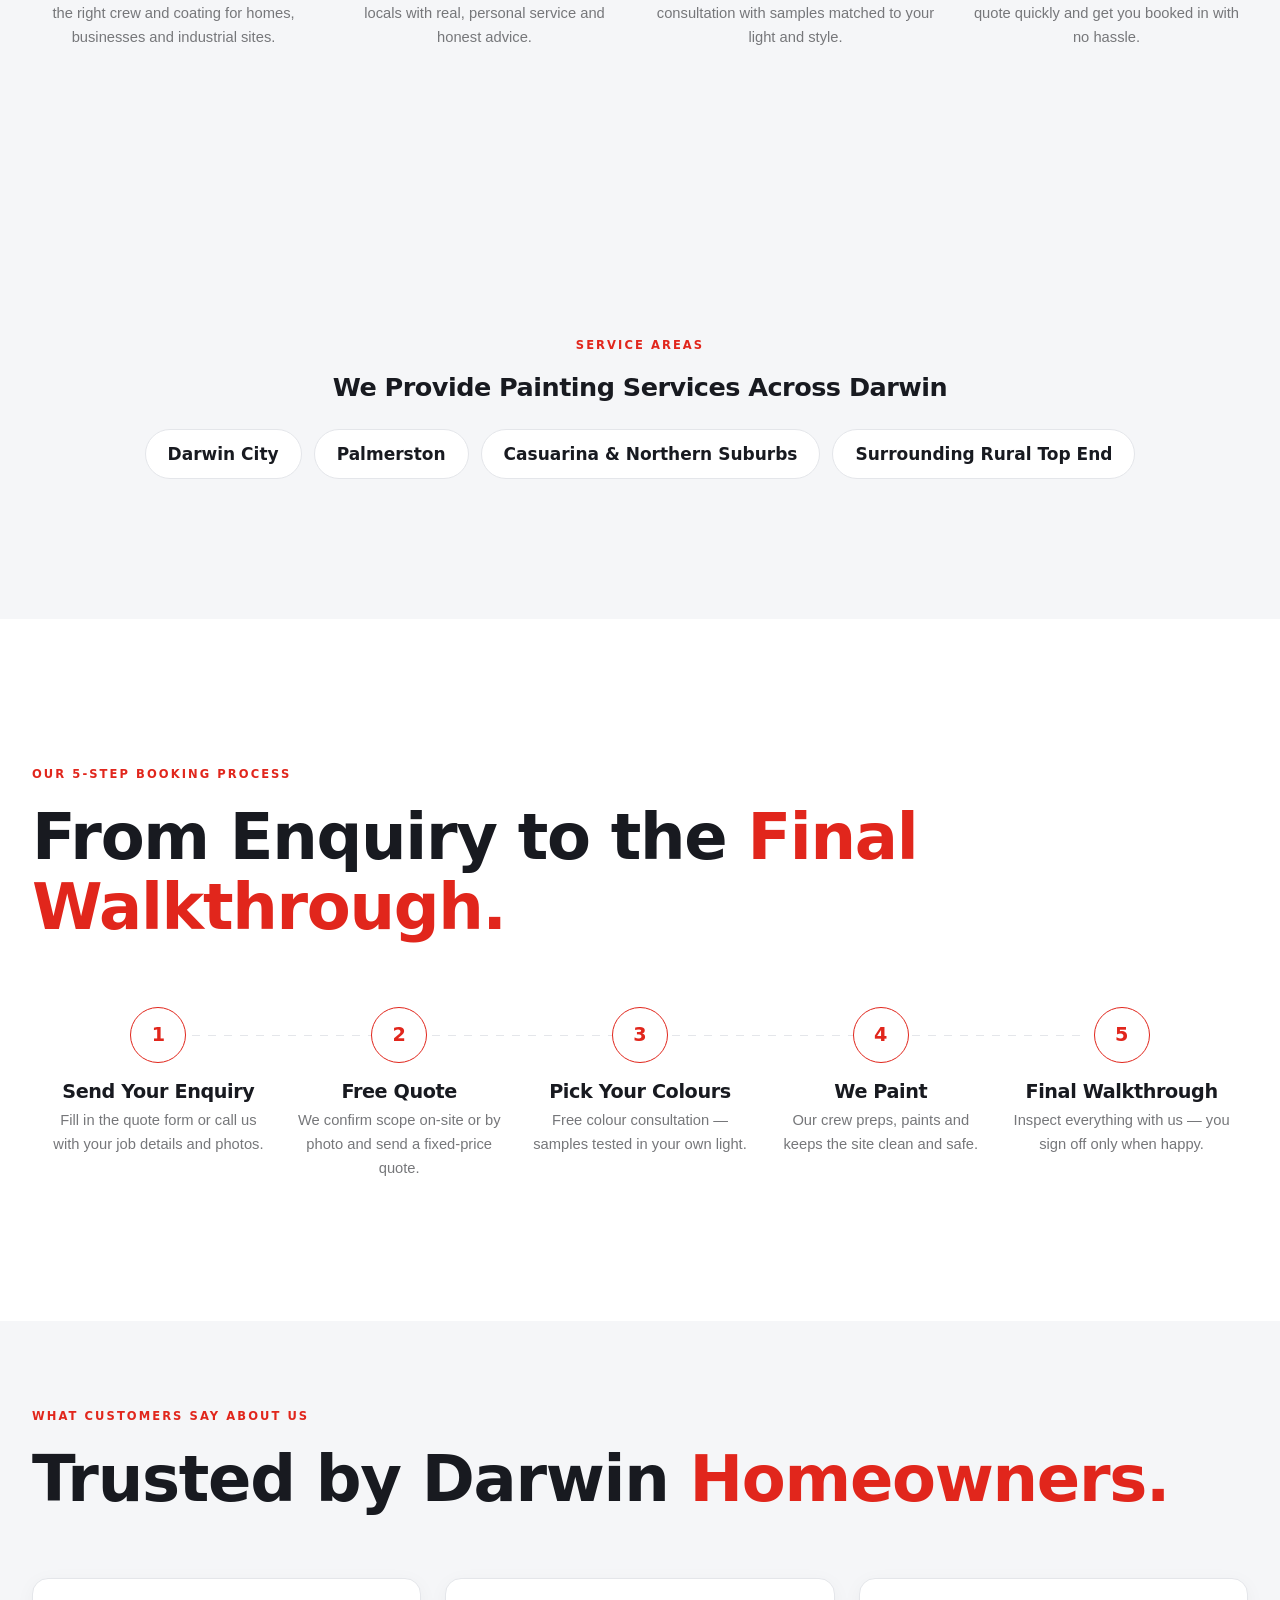
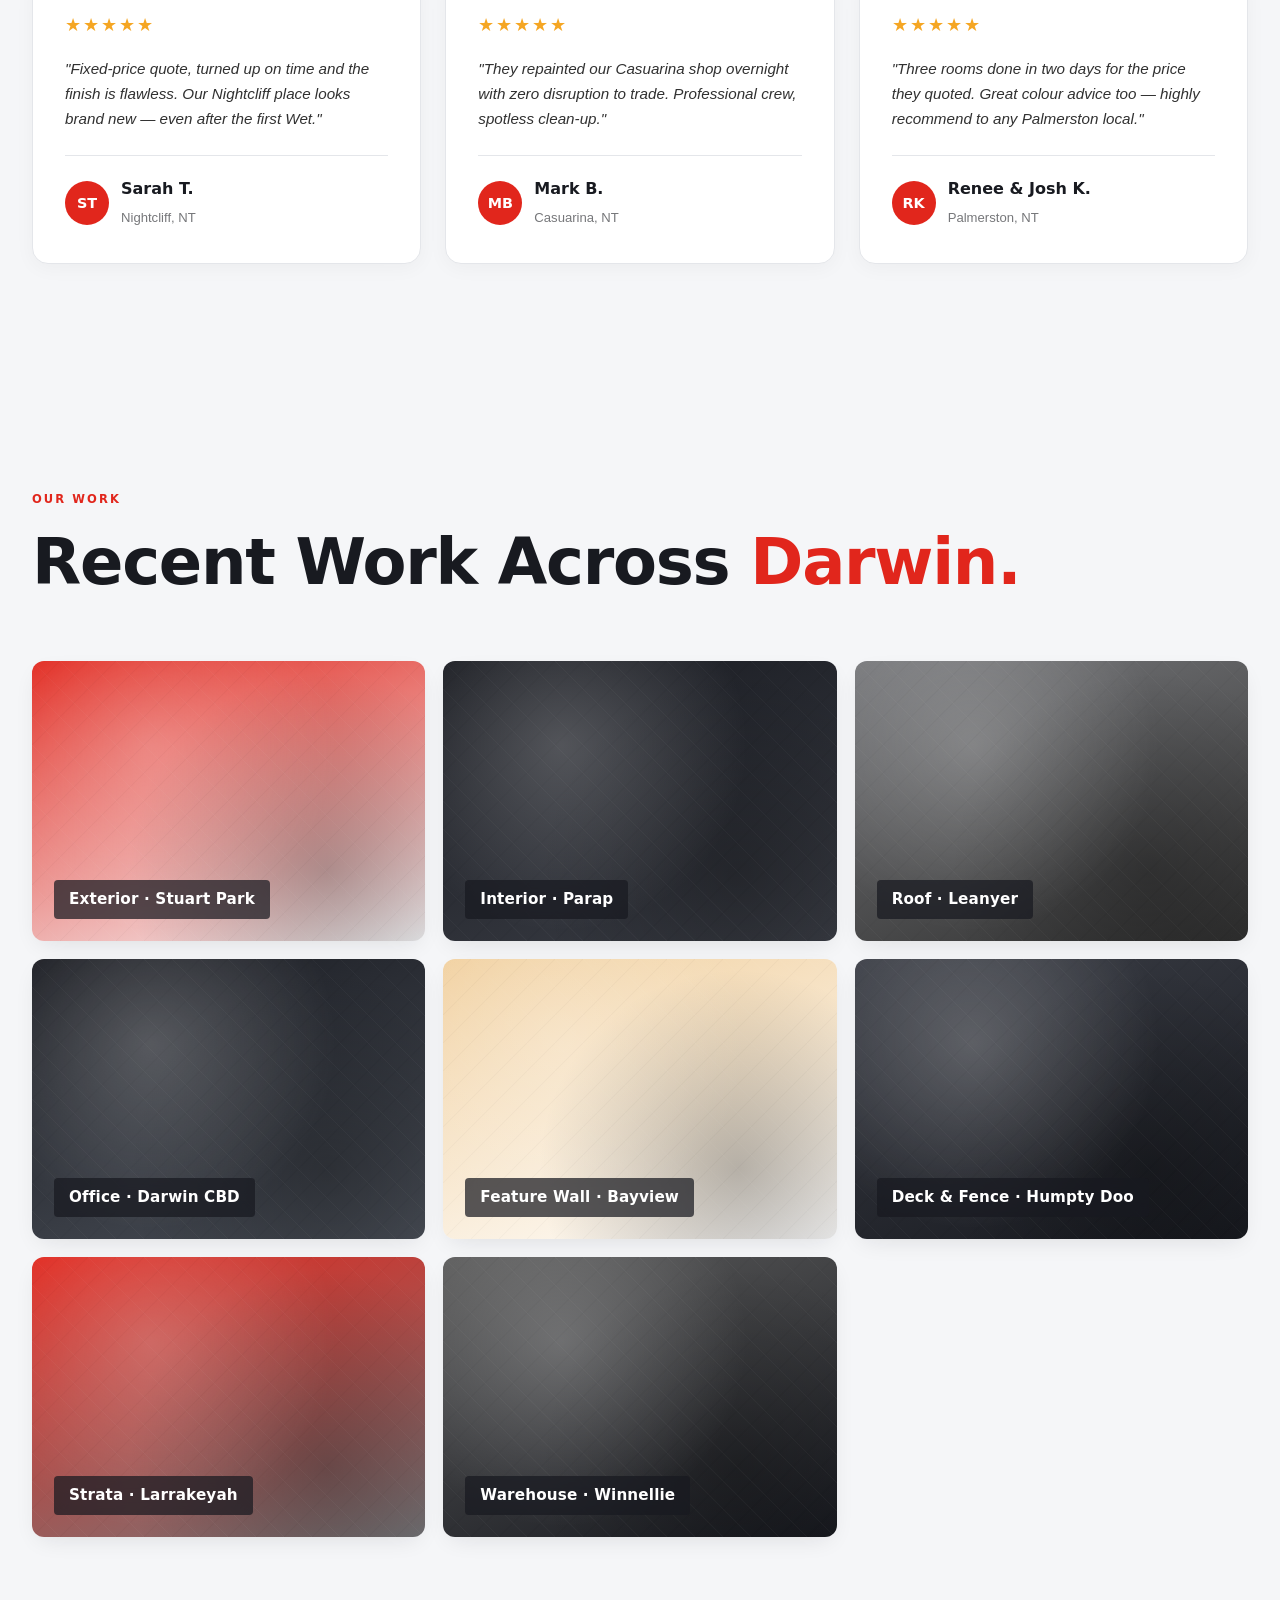
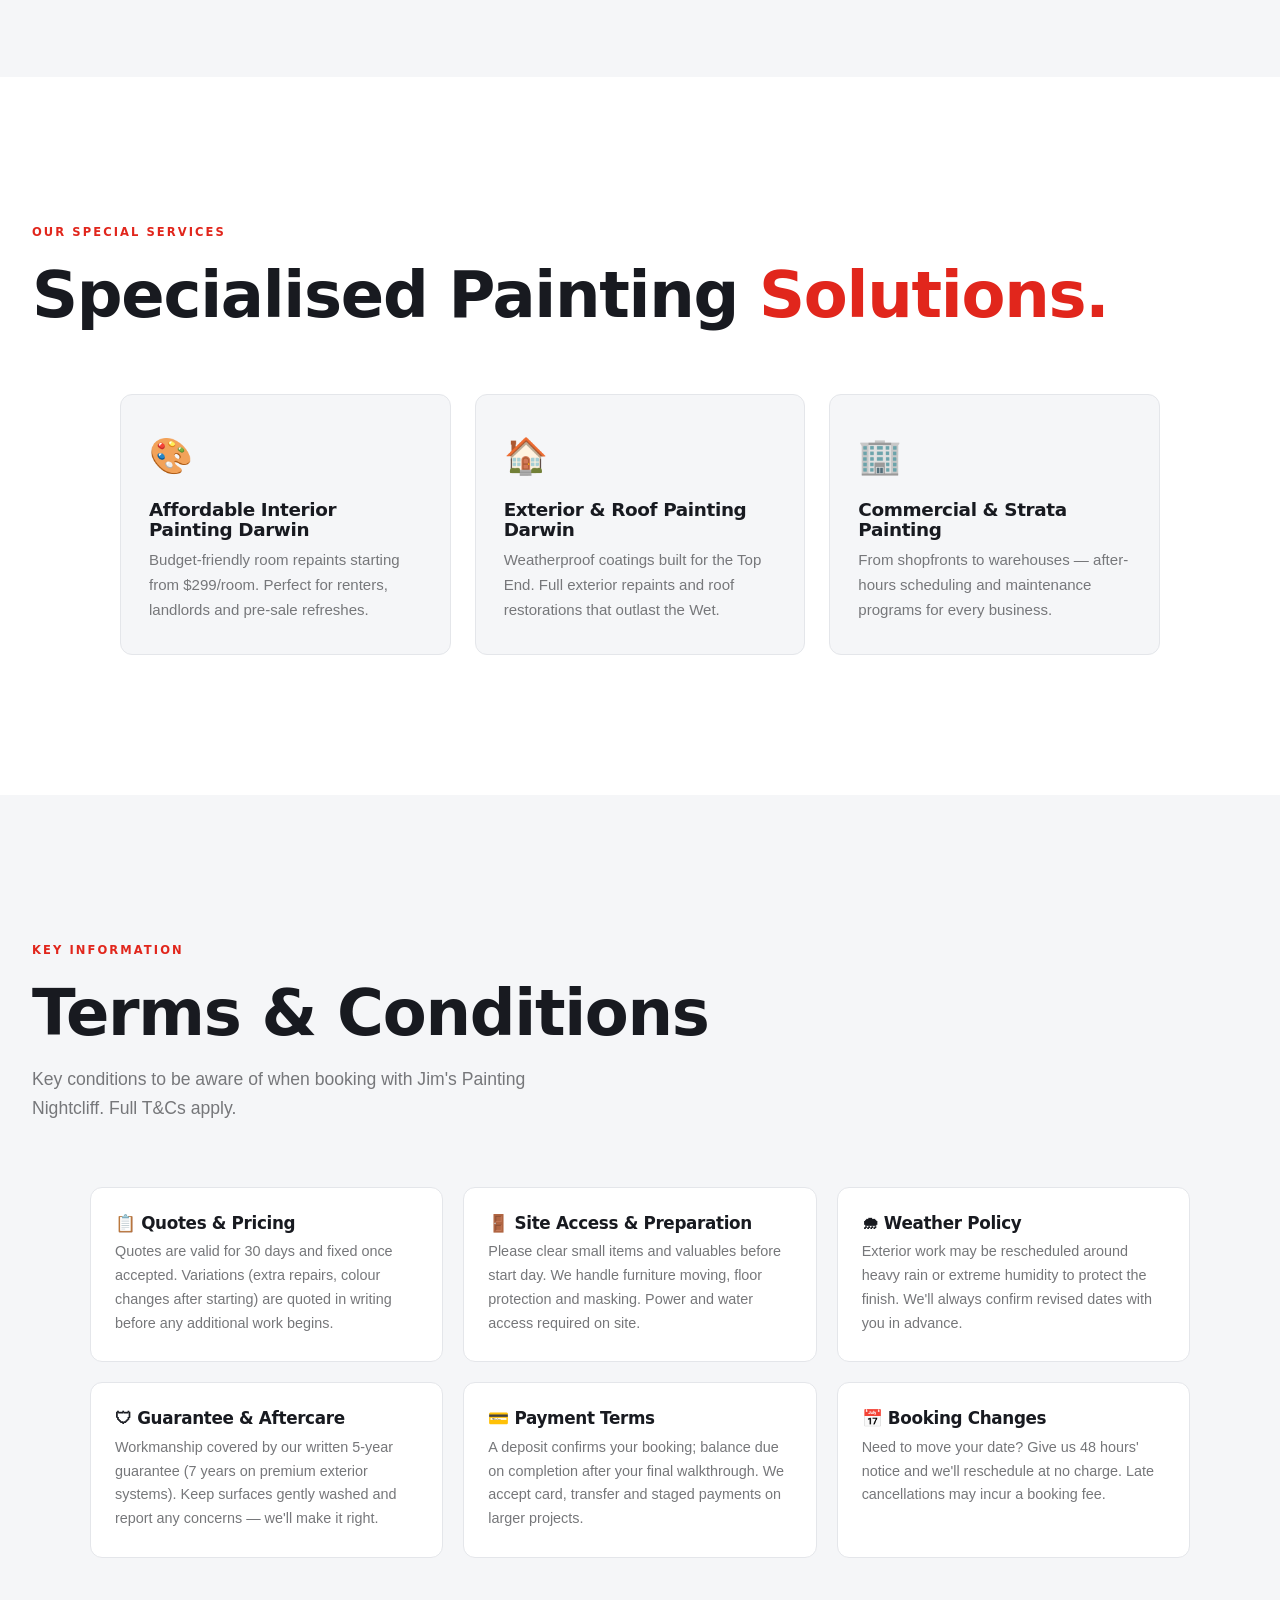
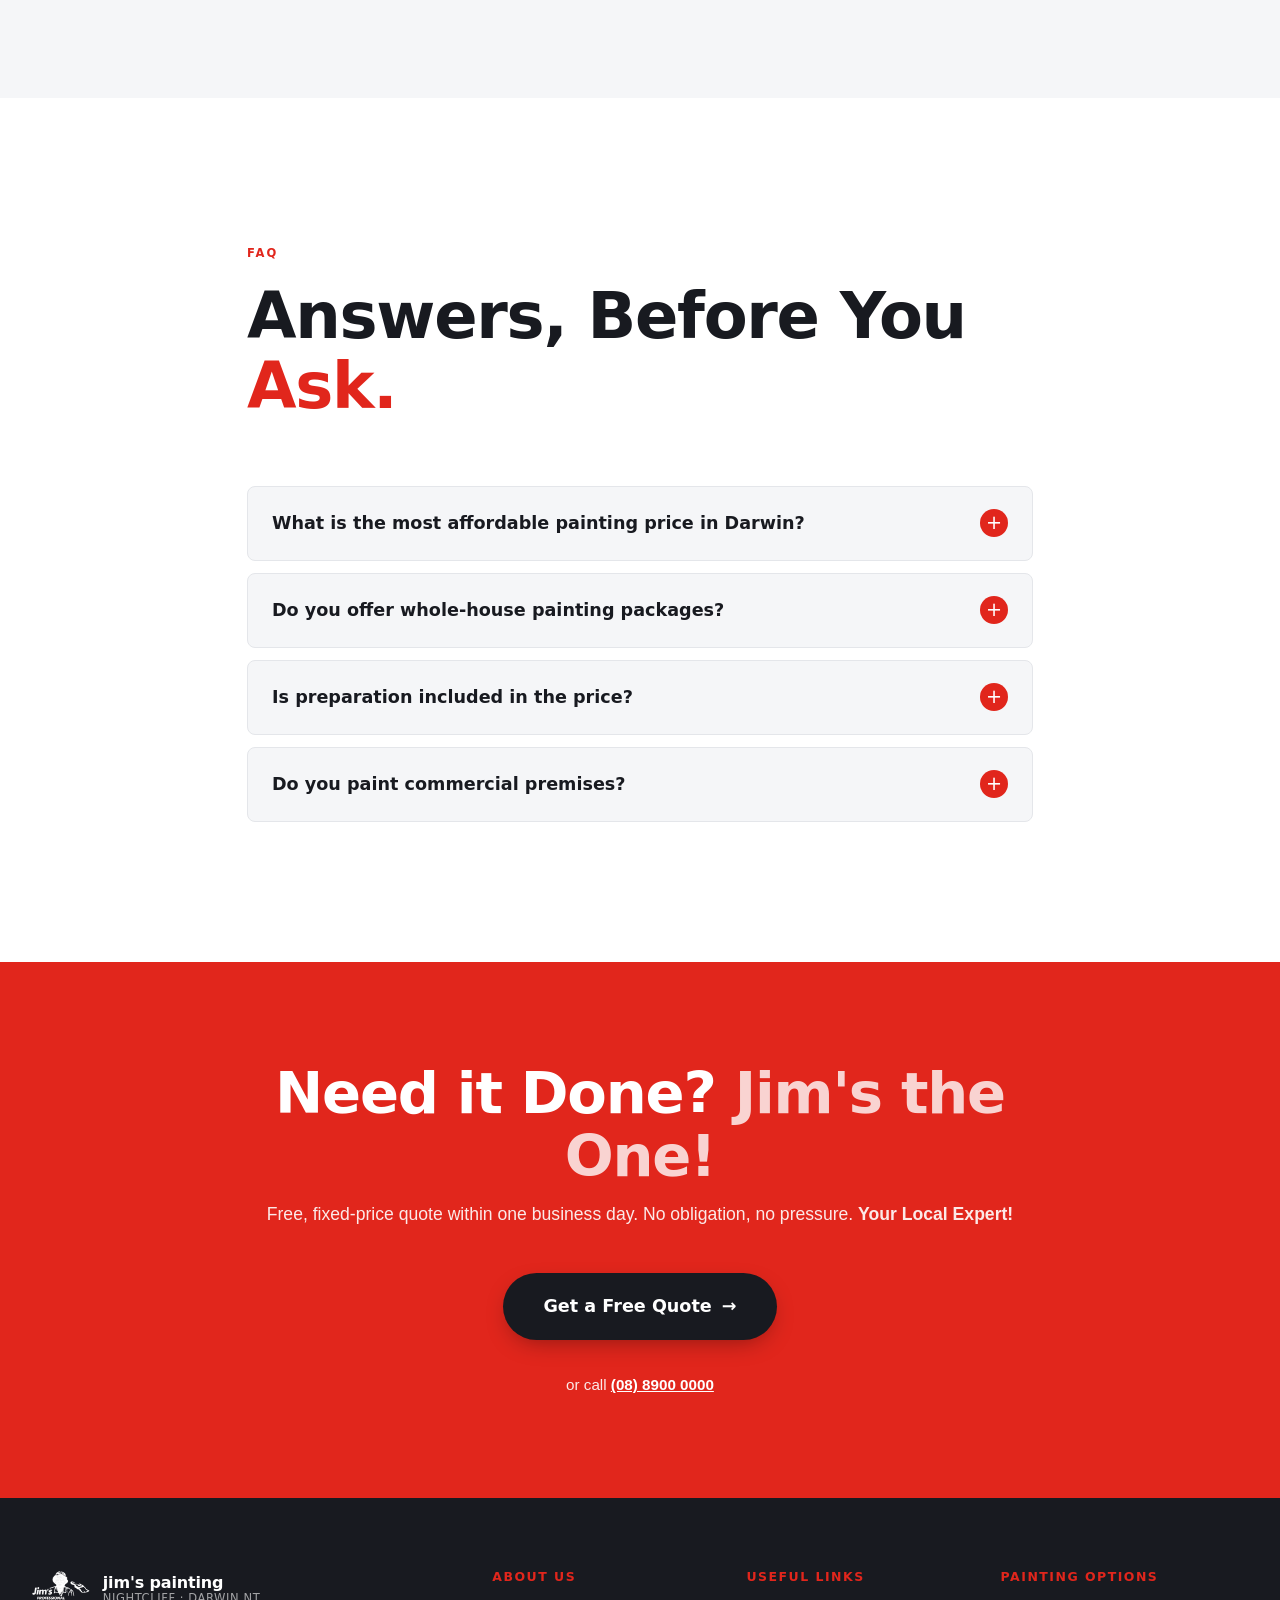
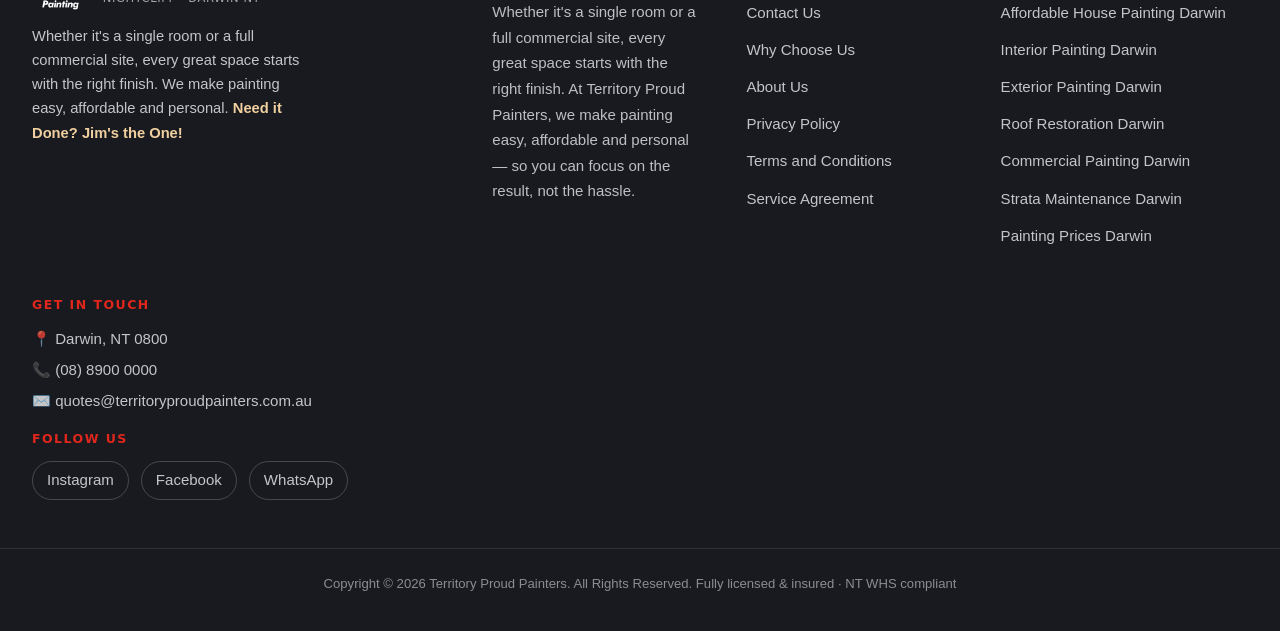
==== commit 4ea08967: "Content fidelity: 100% match to territory-proud-painters.pdf Static site + WP theme now mirror the s" ====
--- a/index.html
+++ b/index.html
@@ -27,8 +27,7 @@
   "telephone": "+61 8 8900 0000",
   "email": "quotes@territoryproudpainters.com.au",
   "priceRange": "From $299/room",
-  "address": {"@type":"PostalAddress","addressLocality":"Darwin","addressRegion":"NT","postalCode":"0800","addressCountry":"AU"},
-  "aggregateRating": {"@type":"AggregateRating","ratingValue":"4.9","reviewCount":"187"}
+  "address": {"@type":"PostalAddress","addressLocality":"Darwin","addressRegion":"NT","postalCode":"0800","addressCountry":"AU"}
 }
 </script>
 <style>
@@ -71,10 +70,7 @@
       <p class="hero-sub">Reliable painters in Darwin &amp; Palmerston. Get your free quote online and lock in a start date that suits you — homes, businesses and everything in between.</p>
 
       <div class="hero-trust">
-        <span class="stars" aria-label="4.9 out of 5 stars">★★★★★</span>
-        <span><strong>4.9</strong> from 187 Darwin reviews</span>
-        <span class="dot">·</span>
-        <span>Fully insured · Police checked</span>
+        <span>Fully insured · Police checked · 5-Year Guarantee</span>
       </div>
 
       <div class="hero-ctas">
@@ -129,7 +125,7 @@
           </div>
           <div class="grid-2">
             <div><label class="lbl" for="sdate">Preferred Start Date <span class="req">*</span></label><input type="date" id="sdate" name="start_date" required></div>
-            <div><label class="lbl" for="rooms">Number of Rooms / Approx. Size</label><input type="text" id="rooms" name="rooms" placeholder="e.g. 3 rooms"></div>
+            <div><label class="lbl" for="rooms">Rooms / Approx. Size</label><input type="text" id="rooms" name="rooms" placeholder="e.g. 3 rooms"></div>
           </div>
           <button type="button" class="btn btn-primary btn-block" id="nextBtn">Next <span>→</span></button>
           <p class="prefer-call">Prefer to call? <a href="tel:+61889000000">(08) 8900 0000</a></p>
@@ -161,24 +157,6 @@
     </div>
   </div>
 </section>
-
-<!-- ============ MARQUEE ============ -->
-<div class="marquee-strip">
-  <div class="marquee-track">
-    <span>Dulux Accredited</span><span class="sep">◆</span>
-    <span>Taubmans Endorsed</span><span class="sep">◆</span>
-    <span>Haymes Premium</span><span class="sep">◆</span>
-    <span>Wattyl Specifier</span><span class="sep">◆</span>
-    <span>Solver Paints</span><span class="sep">◆</span>
-    <span>Master Painters Member</span><span class="sep">◆</span>
-    <span>Dulux Accredited</span><span class="sep">◆</span>
-    <span>Taubmans Endorsed</span><span class="sep">◆</span>
-    <span>Haymes Premium</span><span class="sep">◆</span>
-    <span>Wattyl Specifier</span><span class="sep">◆</span>
-    <span>Solver Paints</span><span class="sep">◆</span>
-    <span>Master Painters Member</span><span class="sep">◆</span>
-  </div>
-</div>
 
 <!-- ============ WELCOME / INTRO (4 CTA cards) ============ -->
 <section class="welcome" id="welcome">
@@ -253,47 +231,11 @@
           <span class="about-card-label">Homes Painted</span>
         </div>
         <div class="about-card">
-          <span class="about-card-num">4.9★</span>
-          <span class="about-card-label">Google Rating</span>
-        </div>
-        <div class="about-card">
           <span class="about-card-num">5yr</span>
           <span class="about-card-label">Workmanship Guarantee</span>
         </div>
       </div>
     </div>
-  </div>
-</section>
-
-<!-- ============ STAT BAND ============ -->
-<section class="stat-band">
-  <div class="wrap stat-grid">
-    <div class="stat reveal"><span class="stat-num" data-count="299" data-prefix="$">0</span><span class="stat-label">Rooms from /room</span></div>
-    <div class="stat reveal"><span class="stat-num" data-count="1240" data-suffix="+">0</span><span class="stat-label">Rooms painted</span></div>
-    <div class="stat reveal"><span class="stat-num" data-count="4.9" data-decimals="1">0</span><span class="stat-label">Google rating</span></div>
-    <div class="stat reveal"><span class="stat-num" data-count="5" data-suffix="yr">0</span><span class="stat-label">Workmanship guarantee</span></div>
-  </div>
-</section>
-
-<!-- ============ BEFORE / AFTER SLIDER ============ -->
-<section class="ba-section" id="work">
-  <div class="wrap">
-    <div class="section-head reveal">
-      <span class="eyebrow">The Work</span>
-      <h2>Drag the slider.<br><em>See the difference.</em></h2>
-    </div>
-    <div class="ba-slider reveal" id="baSlider">
-      <div class="ba-img ba-after" data-label="After · Nightcliff, 2025">
-        <div class="ba-fill illus" style="background:linear-gradient(135deg,#e1261c 0%,#f5f6f8 100%);"></div>
-        <span class="ba-caption">After · Nightcliff · 3 coats, low-VOC</span>
-      </div>
-      <div class="ba-img ba-before" data-label="Before">
-        <div class="ba-fill illus" style="background:linear-gradient(135deg,#6B6B6B 0%,#9C9C9C 100%);"></div>
-        <span class="ba-caption">Before</span>
-      </div>
-      <div class="ba-handle" id="baHandle"><div class="ba-handle-line"></div><div class="ba-handle-circle">⟷</div></div>
-    </div>
-    <p class="ba-hint">Real project · Nightcliff living room · Drag to compare</p>
   </div>
 </section>
 
@@ -333,9 +275,27 @@
               <li><span class="feat-ico">⏱</span> 5-Yr Guarantee</li>
             </ul>
             <a href="#quote" class="btn btn-primary">Book Now</a>
-            <p class="pkg-note">Pricing may vary with room size, repairs and colour changes. Also available: <strong>Full Interior Repaint from $2,490/home</strong> — whole home, walls to woodwork, free colour consult.</p>
+            <p class="pkg-note">Pricing may vary with room size, repairs and colour changes.</p>
           </div>
           <div class="pkg-photo photo-illus" style="background:linear-gradient(160deg,#e1261c,#f5f6f8);"><span>PHOTO: ROOM REFRESH — PARAP</span></div>
+        </div>
+        <!-- Full Interior Repaint -->
+        <div class="pkg-detail pkg-detail-alt">
+          <div class="pkg-info">
+            <span class="pkg-tag">Whole Home</span>
+            <div class="pkg-price"><span class="cur">From</span><span class="amt">$2,490</span><span class="unit">/home</span></div>
+            <h3>Full Interior Repaint — Whole Home, Walls to Woodwork</h3>
+            <p class="pkg-desc">A complete interior transformation: walls, ceilings, doors, trims and cupboards across the whole home. Includes free colour consultation, full furniture protection and a spotless clean-up. Perfect for new owners, renovators or landlords between tenants.</p>
+            <ul class="pkg-features">
+              <li><span class="feat-ico">🌿</span> Low-VOC Paint</li>
+              <li><span class="feat-ico">②</span> 2 Coats</li>
+              <li><span class="feat-ico">🎨</span> Free Colour Consult</li>
+              <li><span class="feat-ico">⏱</span> 5-Yr Guarantee</li>
+            </ul>
+            <a href="#quote" class="btn btn-primary">Book Now</a>
+            <p class="pkg-note">Pricing may vary with home size and surface condition.</p>
+          </div>
+          <div class="pkg-photo photo-illus" style="background:linear-gradient(160deg,#f1d09f,#e1261c);"><span>PHOTO: FULL INTERIOR — NIGHTCLIFF</span></div>
         </div>
       </div>
       <!-- Exterior -->
@@ -486,6 +446,56 @@
   </div>
 </section>
 
+<!-- ============ WHAT YOU GET WITH EVERY BOOKING (territory-proud-painters.pdf) ============ -->
+<section class="you-get" id="you-get">
+  <div class="wrap">
+    <div class="section-head center reveal">
+      <span class="eyebrow">What You Get With Every Booking</span>
+      <h2>Every job, every time — the <em>full package.</em></h2>
+    </div>
+    <div class="youget-grid">
+      <div class="youget-card reveal">
+        <h3>Affordable Rates from $299/Room</h3>
+        <p>Clean, professional finishes to suit every budget — one room or the whole house. Darwin's best-value repaint.</p>
+      </div>
+      <div class="youget-card reveal">
+        <h3>Flexible Package Deals</h3>
+        <p>Repainting for renovation, sale or maintenance? We tailor multi-room and whole-property rates to your plans.</p>
+      </div>
+      <div class="youget-card reveal">
+        <h3>Full Prep Included</h3>
+        <p>Every job includes washing, sanding, gap-filling and patching — the prep that makes the finish last.</p>
+      </div>
+      <div class="youget-card reveal">
+        <h3>Guarantee Included</h3>
+        <p>A written 5-year workmanship guarantee comes with every booking. Extended cover available on exterior systems.</p>
+      </div>
+    </div>
+    <div class="youget-values">
+      <div class="youget-value reveal">
+        <span class="youget-ico">🎨</span>
+        <h4>A Wide Range of Services</h4>
+        <p>From feature walls to strata complexes — the right crew and coating for homes, businesses and industrial sites.</p>
+      </div>
+      <div class="youget-value reveal">
+        <span class="youget-ico">🏠</span>
+        <h4>Locally Owned &amp; Operated</h4>
+        <p>Proudly based in Darwin, NT — supporting locals with real, personal service and honest advice.</p>
+      </div>
+      <div class="youget-value reveal">
+        <span class="youget-ico">🖌</span>
+        <h4>Colour &amp; On-Site Consultation</h4>
+        <p>Want help choosing? Free on-site colour consultation with samples matched to your light and style.</p>
+      </div>
+      <div class="youget-value reveal">
+        <span class="youget-ico">⚡</span>
+        <h4>Fast &amp; Easy Booking Process</h4>
+        <p>Send us your details and photos — we'll quote quickly and get you booked in with no hassle.</p>
+      </div>
+    </div>
+  </div>
+</section>
+
 <!-- ============ SERVICE AREAS ============ -->
 <section class="areas">
   <div class="wrap center reveal">
@@ -520,20 +530,45 @@
 
 <!-- ============ REVIEWS ============ -->
 <section class="reviews" id="reviews">
-  <div class="wrap narrow reveal">
-    <span class="eyebrow">What Customers Say About Us</span>
-    <blockquote class="pullquote">
-      <span class="pq-mark">"</span>
-      Fixed-price quote, turned up on time, and the finish is flawless. Our Nightcliff place looks brand new — even after the first Wet. Need it Done? Jim's the One!
-    </blockquote>
-    <div class="pq-attr">
-      <div class="pq-avatar">ST</div>
-      <div><strong>Sarah T.</strong><span>Nightcliff, NT · ★★★★★</span></div>
-    </div>
-    <div class="review-nav">
-      <button class="rv-btn" data-dir="prev" aria-label="Previous review">←</button>
-      <span class="rv-dots" id="rvDots"></span>
-      <button class="rv-btn" data-dir="next" aria-label="Next review">→</button>
+  <div class="wrap reveal">
+    <div class="section-head center">
+      <span class="eyebrow">What Customers Say About Us</span>
+      <h2>Trusted by Darwin <em>Homeowners.</em></h2>
+    </div>
+    <div class="review-grid">
+      <div class="review-card">
+        <div class="rc-stars">★★★★★</div>
+        <p class="rc-quote">"Fixed-price quote, turned up on time and the finish is flawless. Our Nightcliff place looks brand new — even after the first Wet."</p>
+        <div class="rc-author">
+          <div class="rc-avatar">ST</div>
+          <div>
+            <strong>Sarah T.</strong>
+            <span>Nightcliff, NT</span>
+          </div>
+        </div>
+      </div>
+      <div class="review-card">
+        <div class="rc-stars">★★★★★</div>
+        <p class="rc-quote">"They repainted our Casuarina shop overnight with zero disruption to trade. Professional crew, spotless clean-up."</p>
+        <div class="rc-author">
+          <div class="rc-avatar">MB</div>
+          <div>
+            <strong>Mark B.</strong>
+            <span>Casuarina, NT</span>
+          </div>
+        </div>
+      </div>
+      <div class="review-card">
+        <div class="rc-stars">★★★★★</div>
+        <p class="rc-quote">"Three rooms done in two days for the price they quoted. Great colour advice too — highly recommend to any Palmerston local."</p>
+        <div class="rc-author">
+          <div class="rc-avatar">RK</div>
+          <div>
+            <strong>Renee &amp; Josh K.</strong>
+            <span>Palmerston, NT</span>
+          </div>
+        </div>
+      </div>
     </div>
   </div>
 </section>
@@ -616,9 +651,6 @@
       <div class="acc reveal"><button class="acc-h" aria-expanded="false">Do you offer whole-house painting packages?<span class="acc-i">+</span></button><div class="acc-b"><p>Yes — our Full Interior Repaint covers the whole home (walls, ceilings, doors, trims and cupboards) from $2,490. Includes free colour consultation and furniture protection.</p></div></div>
       <div class="acc reveal"><button class="acc-h" aria-expanded="false">Is preparation included in the price?<span class="acc-i">+</span></button><div class="acc-b"><p>Yes — every quote includes full prep: cleaning, sanding, filling, masking, and furniture protection. No surprise add-ons, ever.</p></div></div>
       <div class="acc reveal"><button class="acc-h" aria-expanded="false">Do you paint commercial premises?<span class="acc-i">+</span></button><div class="acc-b"><p>Absolutely. Offices, shops, strata complexes and warehouses — WHS-compliant crews, after-hours scheduling, 48-hour quotes.</p></div></div>
-      <div class="acc reveal"><button class="acc-h" aria-expanded="false">How fast can you start?<span class="acc-i">+</span></button><div class="acc-b"><p>We reply within one business day and can usually schedule within 1–2 weeks. Book before October to secure exterior work before the Wet.</p></div></div>
-      <div class="acc reveal"><button class="acc-h" aria-expanded="false">Are you licenced and insured?<span class="acc-i">+</span></button><div class="acc-b"><p>Yes — fully insured with $20M public liability, WHS-compliant crews, police-checked, and backed by Jim's Work Guarantee. Certificate of Currency on request.</p></div></div>
-      <div class="acc reveal"><button class="acc-h" aria-expanded="false">What's the guarantee?<span class="acc-i">+</span></button><div class="acc-b"><p>5-year workmanship guarantee on interiors, 7-year on exterior premium systems — backed by Jim's Work Guarantee. If anything fails, we fix it — no argument.</p></div></div>
     </div>
   </div>
 </section>
@@ -645,14 +677,18 @@
       <p class="foot-tag">Whether it's a single room or a full commercial site, every great space starts with the right finish. We make painting easy, affordable and personal. <strong style="color:var(--jims-gold);">Need it Done? Jim's the One!</strong></p>
     </div>
     <div class="foot-col">
+      <h4>About Us</h4>
+      <p class="foot-about">Whether it's a single room or a full commercial site, every great space starts with the right finish. At Territory Proud Painters, we make painting easy, affordable and personal — so you can focus on the result, not the hassle.</p>
+    </div>
+    <div class="foot-col">
       <h4>Useful Links</h4>
       <ul>
         <li><a href="#quote">Contact Us</a></li>
         <li><a href="#why">Why Choose Us</a></li>
         <li><a href="#about">About Us</a></li>
-        <li><a href="#packages">Our Packages</a></li>
-        <li><a href="#faq">FAQ</a></li>
-        <li><a href="#key-info">Terms &amp; Conditions</a></li>
+        <li><a href="#">Privacy Policy</a></li>
+        <li><a href="#key-info">Terms and Conditions</a></li>
+        <li><a href="#">Service Agreement</a></li>
       </ul>
     </div>
     <div class="foot-col">
@@ -672,7 +708,6 @@
       <p>📍 Darwin, NT 0800</p>
       <p><a href="tel:+61889000000">📞 (08) 8900 0000</a></p>
       <p><a href="mailto:quotes@territoryproudpainters.com.au">✉️ quotes@territoryproudpainters.com.au</a></p>
-      <p><a href="https://jimspainting.com.au" target="_blank" rel="noopener">🌐 jimspainting.com.au</a></p>
       <h4 class="follow-title">Follow Us</h4>
       <div class="social">
         <a href="#" class="social-link" aria-label="Instagram">Instagram</a>
@@ -682,8 +717,7 @@
     </div>
   </div>
   <div class="foot-bottom wrap">
-    <p>© <span id="year"></span> Jim's Painting Nightcliff · ABN 00 000 000 000 · $20M Public Liability · Backed by Jim's Group</p>
-    <p class="ack">We acknowledge the Larrakia people, Traditional Custodians of the land on which we work.</p>
+    <p>Copyright © 2026 Territory Proud Painters. All Rights Reserved. Fully licensed &amp; insured · NT WHS compliant</p>
   </div>
 </footer>
 
--- a/css/styles.css
+++ b/css/styles.css
@@ -112,7 +112,7 @@
 .btn-primary:hover { background: var(--jims-red-dark); transform: translateY(-2px); box-shadow: 0 12px 32px -8px rgba(225,38,28,.6); }
 .btn-outline { background: transparent; color: var(--ink); border: 1.5px solid var(--ink); }
 .btn-outline:hover { background: var(--ink); color: var(--bone); }
-.btn-block { width: 100%; justify-content: center; }
+.btn-block { width: 100%; justify-content: center; margin-top: 24px; }
 .btn-lg { padding: 19px 40px; font-size: 1.1rem; }
 .btn-back { background: transparent; color: var(--charcoal-mid); padding: 15px 8px; font-weight: 600; }
 .btn-back:hover { color: var(--ink); }
@@ -186,9 +186,7 @@
   display: flex; flex-wrap: wrap; align-items: center; gap: 12px;
   font-size: 0.92rem; color: var(--charcoal-mid); margin-bottom: 32px;
 }
-.hero-trust .stars { color: var(--amber); font-size: 1.1rem; letter-spacing: 1px; }
 .hero-trust strong { color: var(--ink); }
-.hero-trust .dot { color: var(--line); }
 
 .hero-ctas { display: flex; align-items: center; gap: 24px; flex-wrap: wrap; }
 
@@ -253,68 +251,36 @@
 .fsuccess h3 { font-family: var(--font-head); color: var(--ink); margin: 14px 0 6px; font-size: 1.3rem; }
 .fsuccess p { color: var(--charcoal-mid); font-size: 0.95rem; }
 
-/* ---------- Marquee ---------- */
-.marquee-strip {
-  background: var(--ink); color: var(--bone);
-  padding: 18px 0; overflow: hidden; white-space: nowrap;
-}
-.marquee-track { display: inline-flex; align-items: center; gap: 36px; animation: marquee 36s linear infinite; }
-.marquee-track span { font-family: var(--font-head); font-size: 1rem; font-weight: 600; letter-spacing: 0.04em; }
-.marquee-track .sep { color: var(--jims-red); font-size: 0.7rem; }
-
-/* ---------- Stat Band (count-up) ---------- */
-.stat-band { background: var(--ink); color: var(--bone); padding: 72px 0; }
-.stat-grid { display: grid; grid-template-columns: repeat(4, 1fr); gap: 40px; text-align: center; }
-.stat { display: flex; flex-direction: column; align-items: center; }
-.stat-num {
-  font-family: var(--font-head); font-size: clamp(3.5rem, 7vw, 6rem); font-weight: 700;
-  line-height: 1; color: var(--jims-red); font-variant-numeric: tabular-nums;
-  font-feature-settings: "tnum";
-}
-.stat-label {
-  font-family: var(--font-head); font-size: 0.78rem; font-weight: 600;
-  text-transform: uppercase; letter-spacing: 0.14em; color: rgba(255,255,255,.7);
-  margin-top: 14px;
-}
-
-/* ---------- Before / After Slider ---------- */
-.ba-section { background: var(--bone); }
-.ba-slider {
-  position: relative; width: 100%; aspect-ratio: 16/9; overflow: hidden;
-  border-radius: var(--r-lg); box-shadow: var(--shadow-card); cursor: ew-resize;
-  user-select: none; touch-action: pan-y; border: 1px solid var(--line);
-  max-width: 1080px; margin: 0 auto;
-}
-.ba-img { position: absolute; inset: 0; overflow: hidden; }
-.ba-fill { width: 100%; height: 100%; position: relative; }
-.ba-fill::after {
-  content: ''; position: absolute; inset: 0;
-  background-image: radial-gradient(circle at 30% 40%, rgba(255,255,255,.18) 0, transparent 55%),
-                    radial-gradient(circle at 75% 70%, rgba(0,0,0,.15) 0, transparent 50%);
-}
-.ba-after { z-index: 2; clip-path: inset(0 0 0 50%); }
-.ba-before { z-index: 1; }
-.ba-caption {
-  position: absolute; bottom: 20px; padding: 8px 16px;
-  background: rgba(24,26,32,.78); color: var(--bone); backdrop-filter: blur(8px);
-  font-family: var(--font-head); font-size: 0.9rem; border-radius: var(--r-sm);
-  letter-spacing: 0.01em; font-weight: 600;
-}
-.ba-after .ba-caption { left: 20px; }
-.ba-before .ba-caption { right: 20px; }
-.ba-handle {
-  position: absolute; top: 0; bottom: 0; left: 50%; z-index: 3;
-  transform: translateX(-50%); pointer-events: none;
-}
-.ba-handle-line { position: absolute; top: 0; bottom: 0; left: 50%; width: 2px; background: var(--bone); transform: translateX(-50%); box-shadow: 0 0 12px rgba(24,26,32,.3); }
-.ba-handle-circle {
-  position: absolute; top: 50%; left: 50%; transform: translate(-50%,-50%);
-  width: 56px; height: 56px; border-radius: 50%;
-  background: var(--jims-red); color: var(--bone);
-  display: flex; align-items: center; justify-content: center; font-size: 1.3rem;
-  box-shadow: 0 6px 20px rgba(225,38,28,.4); font-weight: 700;
-}
-.ba-hint { text-align: center; color: var(--charcoal-mid); font-size: 0.9rem; margin-top: 24px; font-style: italic; }
+/* ---------- What You Get With Every Booking ---------- */
+.you-get { background: var(--cloud); }
+.youget-grid { display: grid; grid-template-columns: repeat(2, 1fr); gap: 28px; max-width: 980px; margin: 0 auto 56px; }
+.youget-card {
+  background: var(--bone); border: 1.5px solid var(--line); border-radius: var(--r-lg);
+  padding: 38px 34px; position: relative; overflow: hidden;
+  transition: transform .4s var(--ease-out), box-shadow .4s var(--ease-out);
+}
+.youget-card::before {
+  content: ''; position: absolute; top: 0; left: 0; width: 5px; height: 100%;
+  background: linear-gradient(180deg, var(--jims-red), var(--jims-gold));
+}
+.youget-card:hover { transform: translateY(-6px); box-shadow: var(--shadow-card); }
+.youget-card h3 { font-size: 1.4rem; margin-bottom: 14px; color: var(--ink); }
+.youget-card p { color: var(--charcoal-mid); font-size: 0.98rem; line-height: 1.7; margin: 0; }
+.youget-values {
+  display: grid; grid-template-columns: repeat(4, 1fr); gap: 28px;
+  border-top: 1px solid var(--line); padding-top: 48px;
+}
+.youget-value { text-align: center; }
+.youget-ico {
+  display: inline-flex; align-items: center; justify-content: center;
+  width: 58px; height: 58px; border-radius: 50%;
+  background: var(--jims-gold); color: var(--ink); font-size: 1.6rem; margin-bottom: 18px;
+}
+.youget-value h4 { font-size: 1.05rem; margin-bottom: 10px; color: var(--ink); }
+.youget-value p { color: var(--charcoal-mid); font-size: 0.92rem; line-height: 1.65; margin: 0; }
+
+/* ---------- Footer About blurb ---------- */
+.foot-about { color: rgba(255,255,255,.72); font-size: 0.92rem; line-height: 1.7; margin: 0; }
 
 /* ---------- Packages (3-tier) ---------- */
 .packages { background: var(--cloud); }
@@ -376,34 +342,58 @@
 .pstep h3 { font-size: 1.2rem; margin-bottom: 6px; }
 .pstep p { color: var(--charcoal-mid); font-size: 0.92rem; }
 
-/* ---------- Reviews (pull-quote) ---------- */
-.reviews { background: var(--cloud); color: var(--ink); }
+/* ---------- Reviews (card grid) ---------- */
+.reviews {
+  background: var(--cloud);
+  padding: 80px 0;
+  position: relative;
+}
 .reviews .eyebrow { color: var(--jims-red); }
-.pullquote {
-  font-family: var(--font-head); font-style: normal; font-weight: 500;
-  font-size: clamp(1.6rem, 3.2vw, 2.6rem); line-height: 1.3;
-  margin: 24px 0 36px; position: relative; letter-spacing: -0.01em; color: var(--ink);
-}
-.pq-mark { font-size: 4rem; color: var(--jims-red); position: absolute; top: -40px; left: -20px; opacity: 0.3; line-height: 1; }
-.pq-attr { display: flex; align-items: center; gap: 16px; margin-bottom: 32px; }
-.pq-avatar {
-  width: 52px; height: 52px; border-radius: 50%;
+.review-grid {
+  display: grid;
+  grid-template-columns: repeat(3, 1fr);
+  gap: 24px;
+  margin-top: 48px;
+}
+.review-card {
+  background: var(--bone);
+  border-radius: 16px;
+  padding: 32px;
+  border: 1px solid var(--line);
+  box-shadow: 0 4px 20px rgba(0,0,0,.04);
+  transition: transform .3s var(--ease-out), box-shadow .3s var(--ease-out);
+  display: flex;
+  flex-direction: column;
+}
+.review-card:hover {
+  transform: translateY(-4px);
+  box-shadow: 0 12px 40px rgba(0,0,0,.08);
+}
+.rc-stars { font-size: 1.1rem; color: var(--amber); letter-spacing: 2px; margin-bottom: 16px; }
+.rc-quote {
+  font-size: 0.95rem;
+  line-height: 1.65;
+  color: var(--charcoal);
+  flex: 1;
+  margin-bottom: 24px;
+  font-style: italic;
+}
+.rc-author {
+  display: flex;
+  align-items: center;
+  gap: 12px;
+  padding-top: 20px;
+  border-top: 1px solid var(--line);
+}
+.rc-avatar {
+  width: 44px; height: 44px; border-radius: 50%;
   background: var(--jims-red); color: var(--bone);
   display: flex; align-items: center; justify-content: center;
-  font-family: var(--font-head); font-weight: 700; font-size: 1.1rem;
-}
-.pq-attr strong { display: block; font-family: var(--font-head); font-size: 1.05rem; color: var(--ink); }
-.pq-attr span { font-size: 0.88rem; color: var(--charcoal-mid); }
-.review-nav { display: flex; align-items: center; gap: 20px; }
-.rv-btn {
-  width: 44px; height: 44px; border-radius: 50%;
-  border: 1.5px solid var(--line); color: var(--ink);
-  font-size: 1.1rem; transition: all .2s var(--ease-out); background: var(--bone);
-}
-.rv-btn:hover { border-color: var(--jims-red); color: var(--jims-red); }
-.rv-dots { display: flex; gap: 8px; }
-.rv-dots span { width: 8px; height: 8px; border-radius: 50%; background: var(--line); transition: background .2s; cursor: pointer; }
-.rv-dots span.active { background: var(--jims-red); }
+  font-family: var(--font-head); font-weight: 700; font-size: 0.9rem;
+  flex-shrink: 0;
+}
+.rc-author strong { display: block; font-family: var(--font-head); font-size: 1rem; color: var(--ink); }
+.rc-author span { font-size: 0.82rem; color: var(--charcoal-mid); }
 
 /* ---------- Why (bento) ---------- */
 .why { background: var(--bone); }
@@ -538,7 +528,6 @@
 
 /* ---------- Animations ---------- */
 @keyframes fadeUp { from { opacity: 0; transform: translateY(12px); } to { opacity: 1; transform: none; } }
-@keyframes marquee { from { transform: translateX(0); } to { transform: translateX(-50%); } }
 
 /* ---------- Responsive ---------- */
 @media (max-width: 1024px) {
@@ -554,9 +543,10 @@
   .bento-md { grid-column: span 2; }
   .gallery-bento { grid-template-columns: repeat(2, 1fr); }
   .gtile { min-height: 220px; }
-  .process-track { grid-template-columns: repeat(2, 1fr); gap: 40px; }
-  .process-line { display: none; }
-  .footer-grid { grid-template-columns: 1fr 1fr; gap: 36px; }
+	  .process-track { grid-template-columns: repeat(2, 1fr); gap: 40px; }
+	  .process-line { display: none; }
+	  .review-grid { grid-template-columns: repeat(2, 1fr); }
+	  .footer-grid { grid-template-columns: 1fr 1fr; gap: 36px; }
 }
 @media (max-width: 720px) {
   .wrap { padding: 0 22px; }
@@ -570,11 +560,10 @@
   .nav-cta { text-align: center; }
   .burger { display: flex; }
 	  .grid-2 { grid-template-columns: 1fr; }
-	  .about-grid { grid-template-columns: 1fr; gap: 40px; }
-	  .about-visual { grid-template-columns: 1fr 1fr; }
-	  .stat-grid { grid-template-columns: 1fr 1fr; gap: 36px; }
-  .hero-copy h1 { font-size: 2.6rem; }
-  .ba-slider { aspect-ratio: 4/3; }
+		  .about-grid { grid-template-columns: 1fr; gap: 40px; }
+		  .about-visual { grid-template-columns: 1fr 1fr; }
+		  .review-grid { grid-template-columns: 1fr; }
+	  .hero-copy h1 { font-size: 2.6rem; }
   body { padding-bottom: 76px; }
   .footer-grid { grid-template-columns: 1fr; }
 }
@@ -582,7 +571,6 @@
 /* ---------- Reduced motion ---------- */
 @media (prefers-reduced-motion: reduce) {
   *, *::before, *::after { animation-duration: .01ms !important; transition-duration: .01ms !important; scroll-behavior: auto !important; }
-  .marquee-track { animation: none; }
   .reveal { opacity: 1; transform: none; }
 }
 
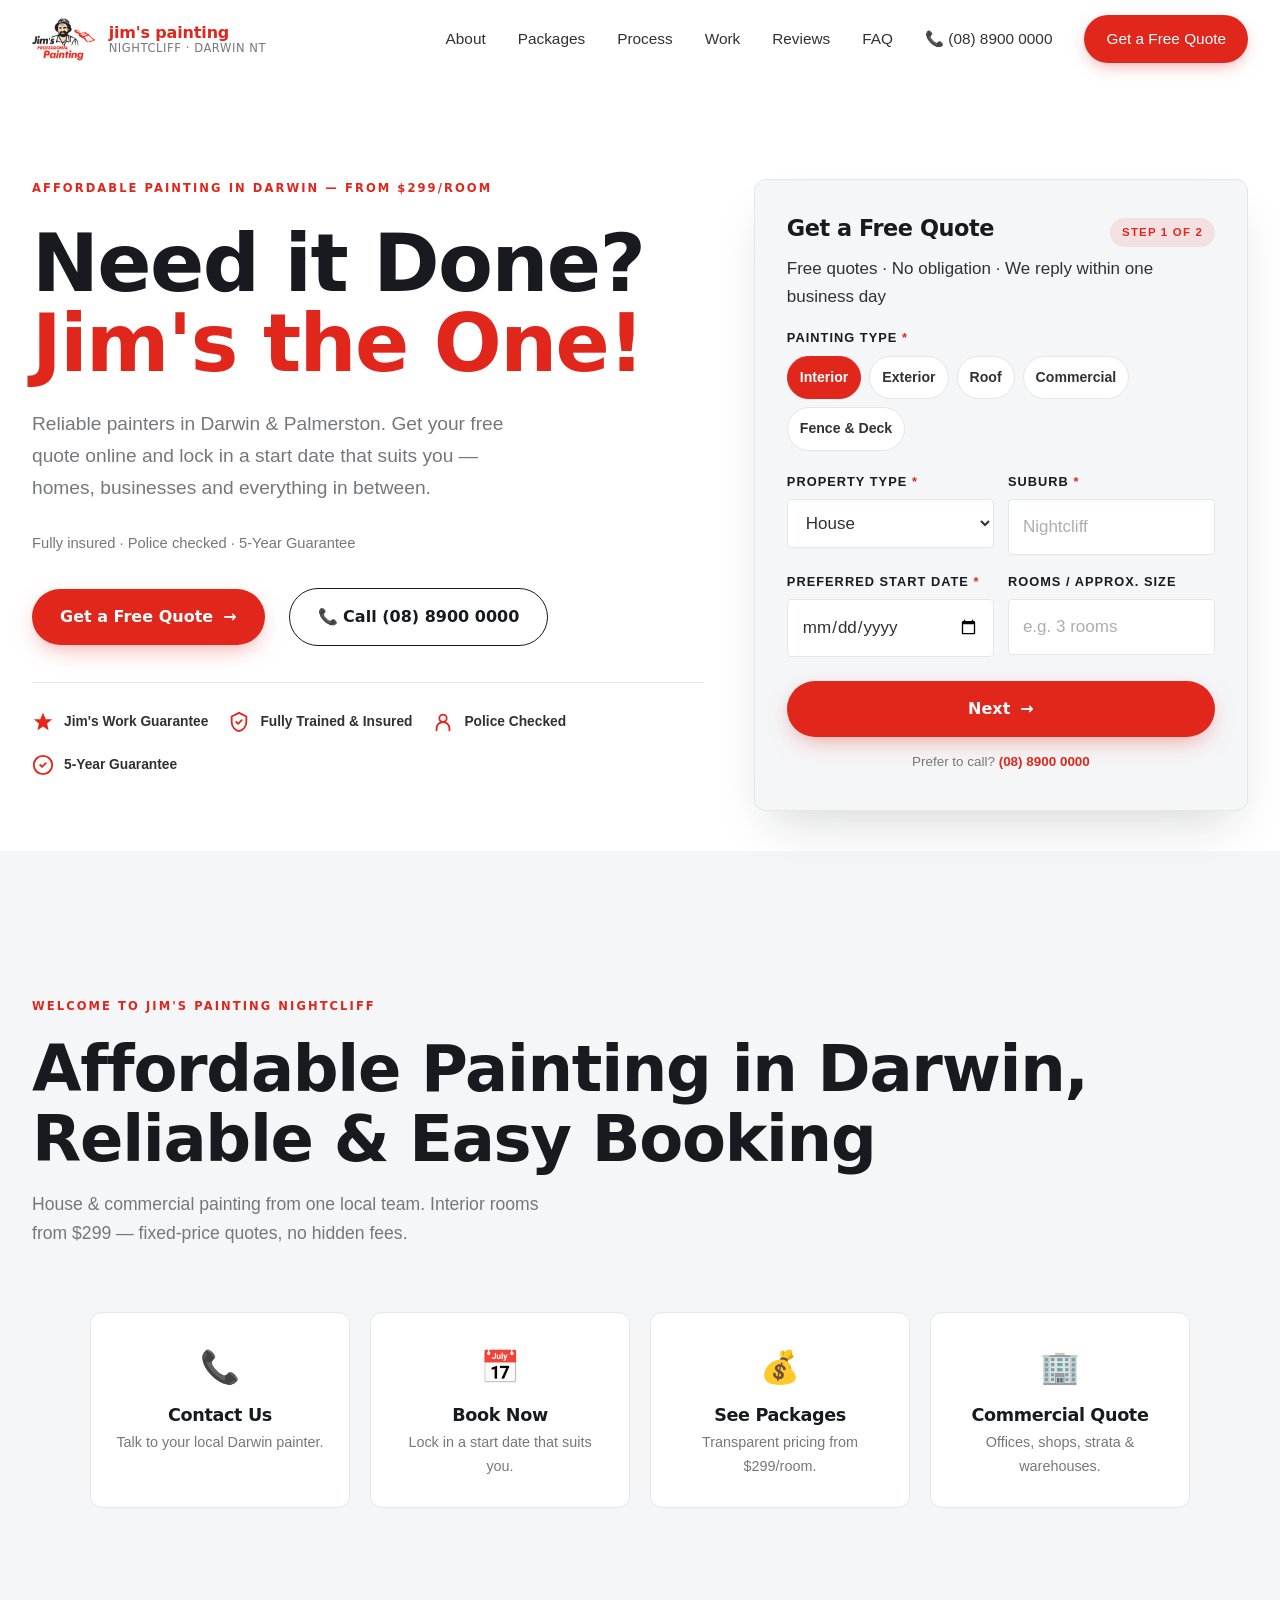
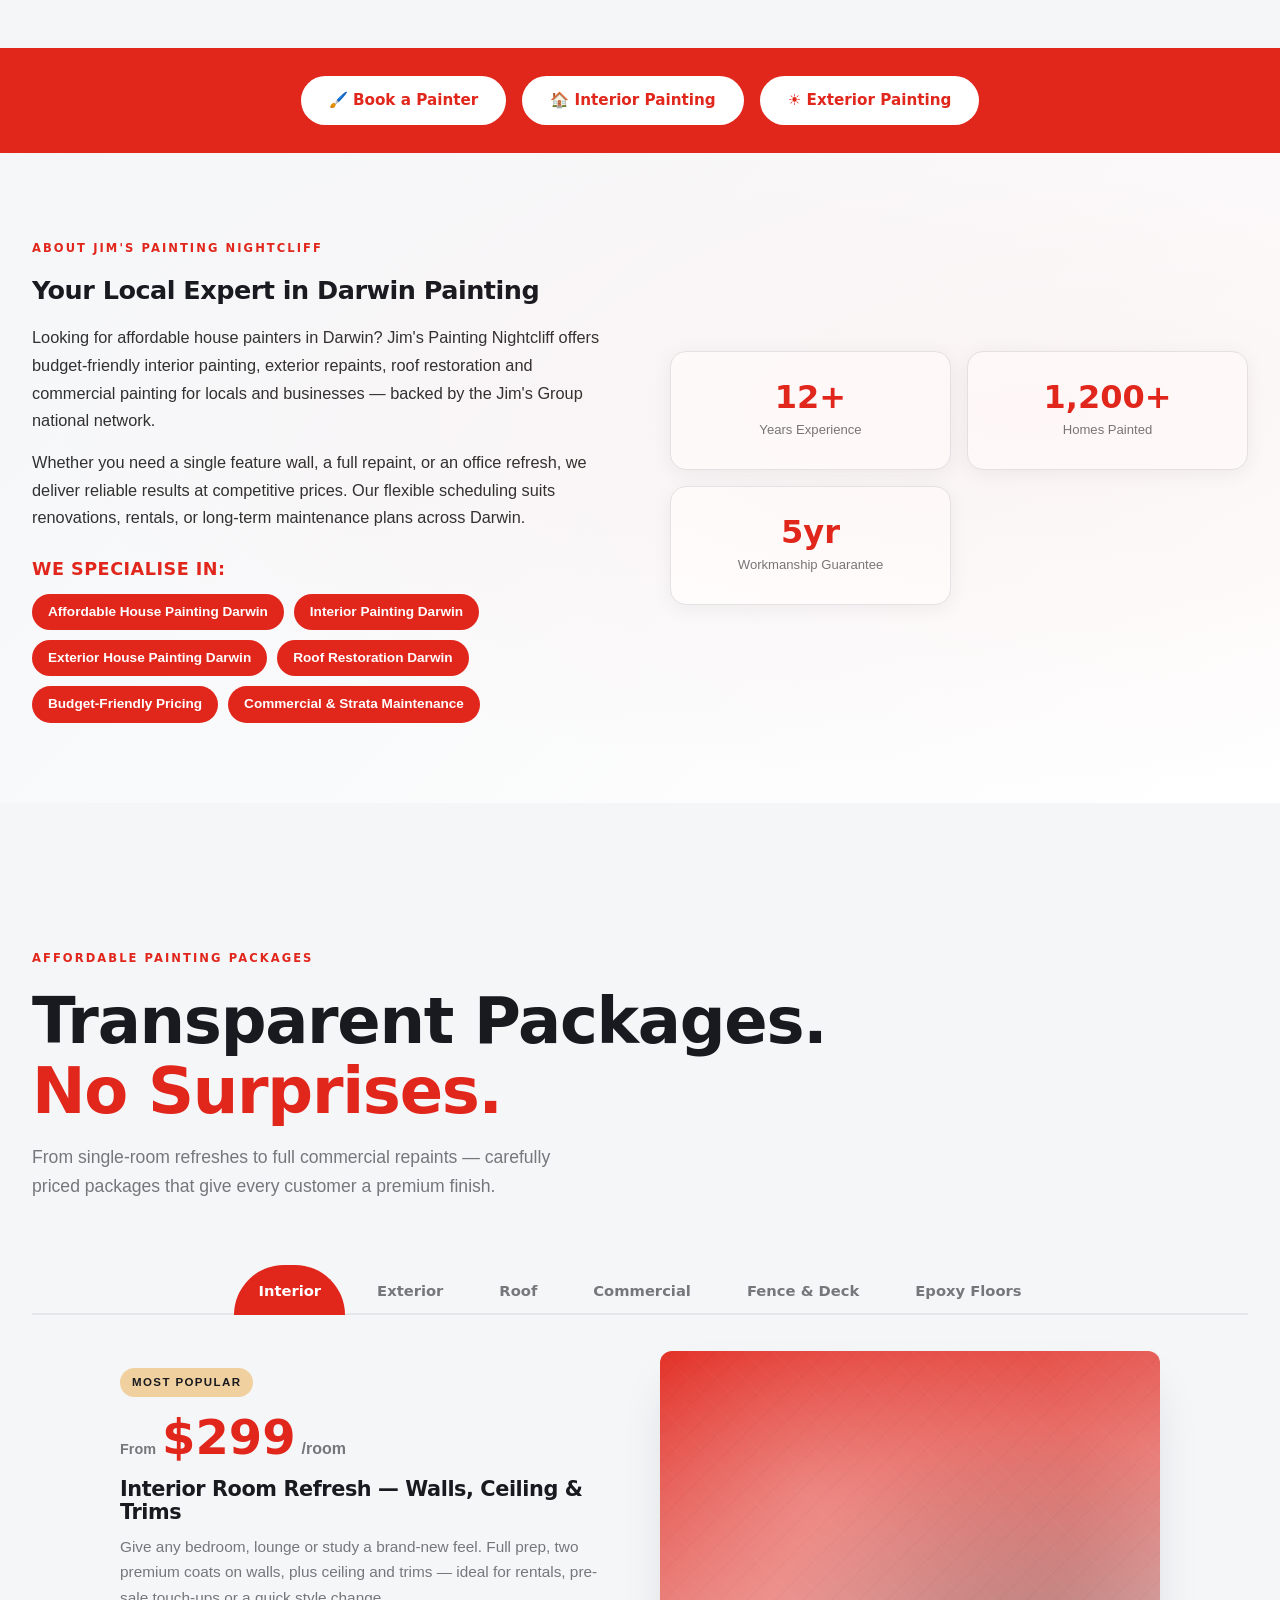
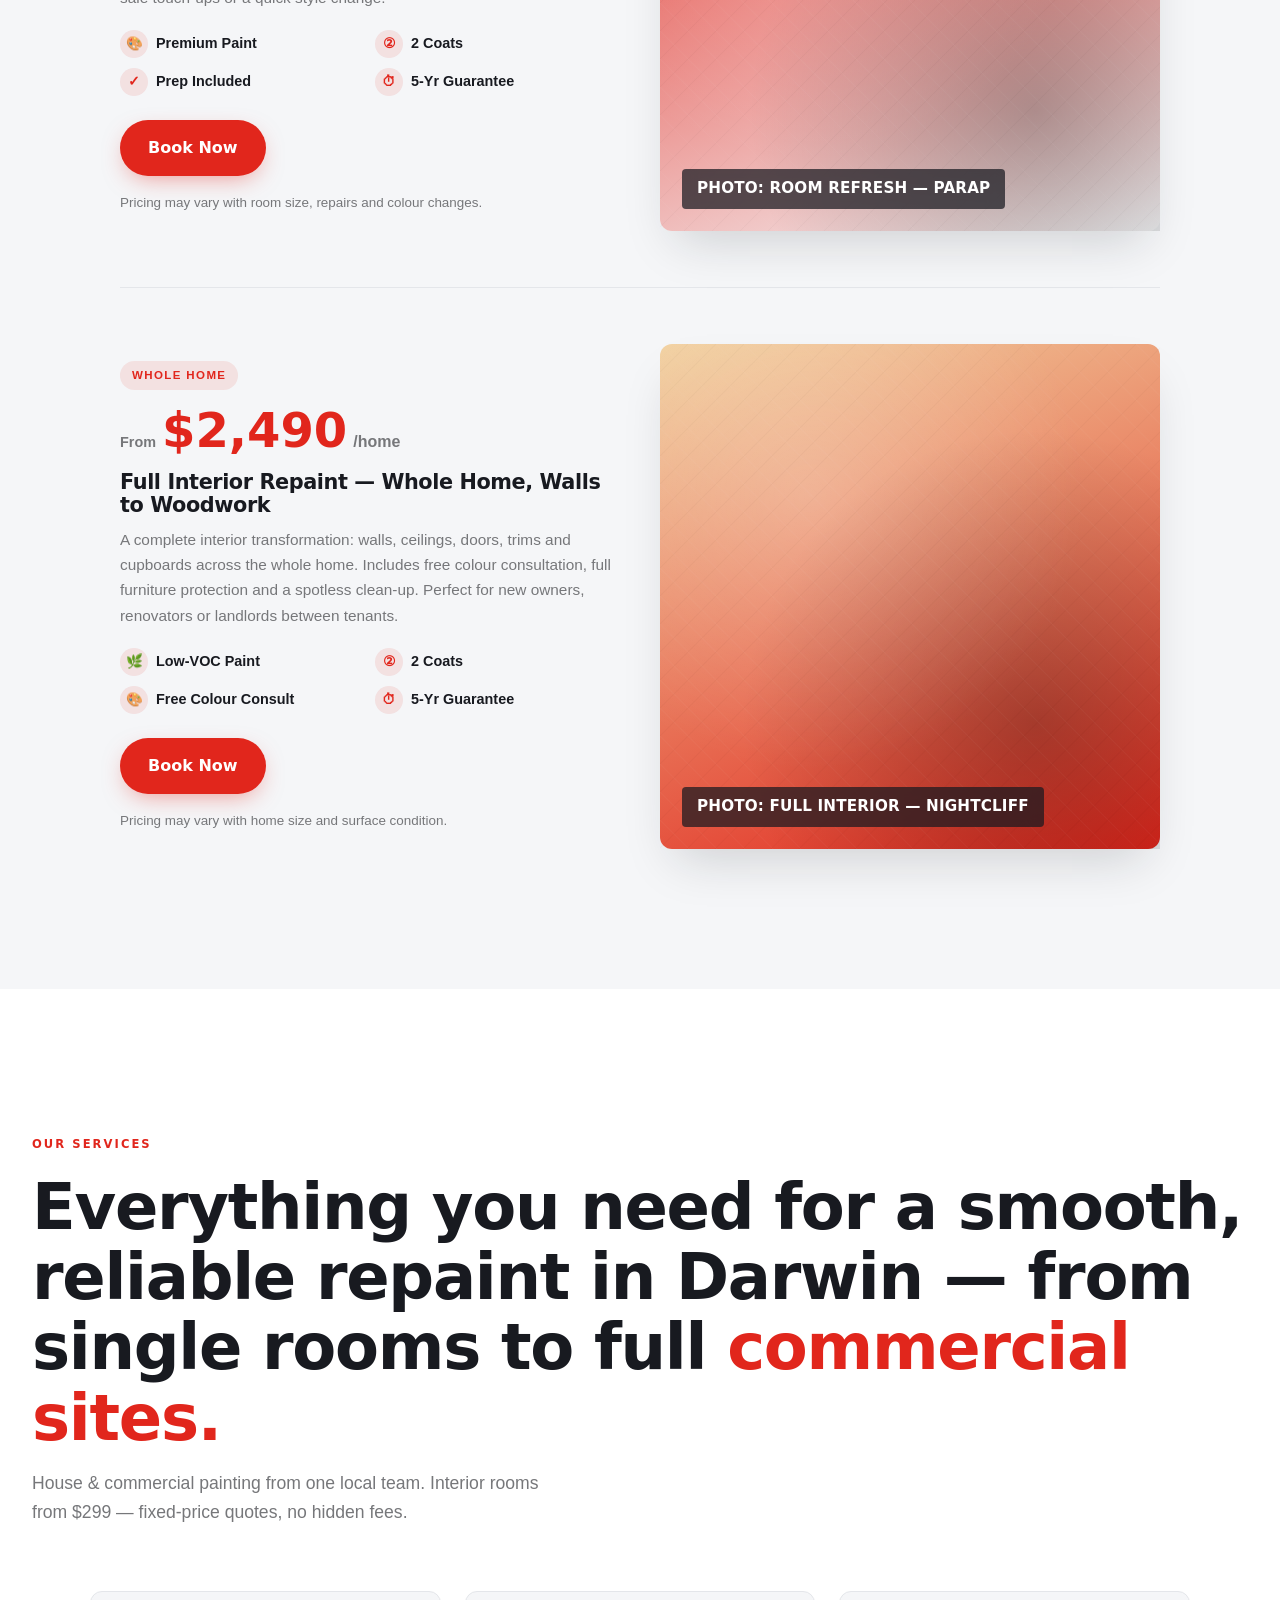
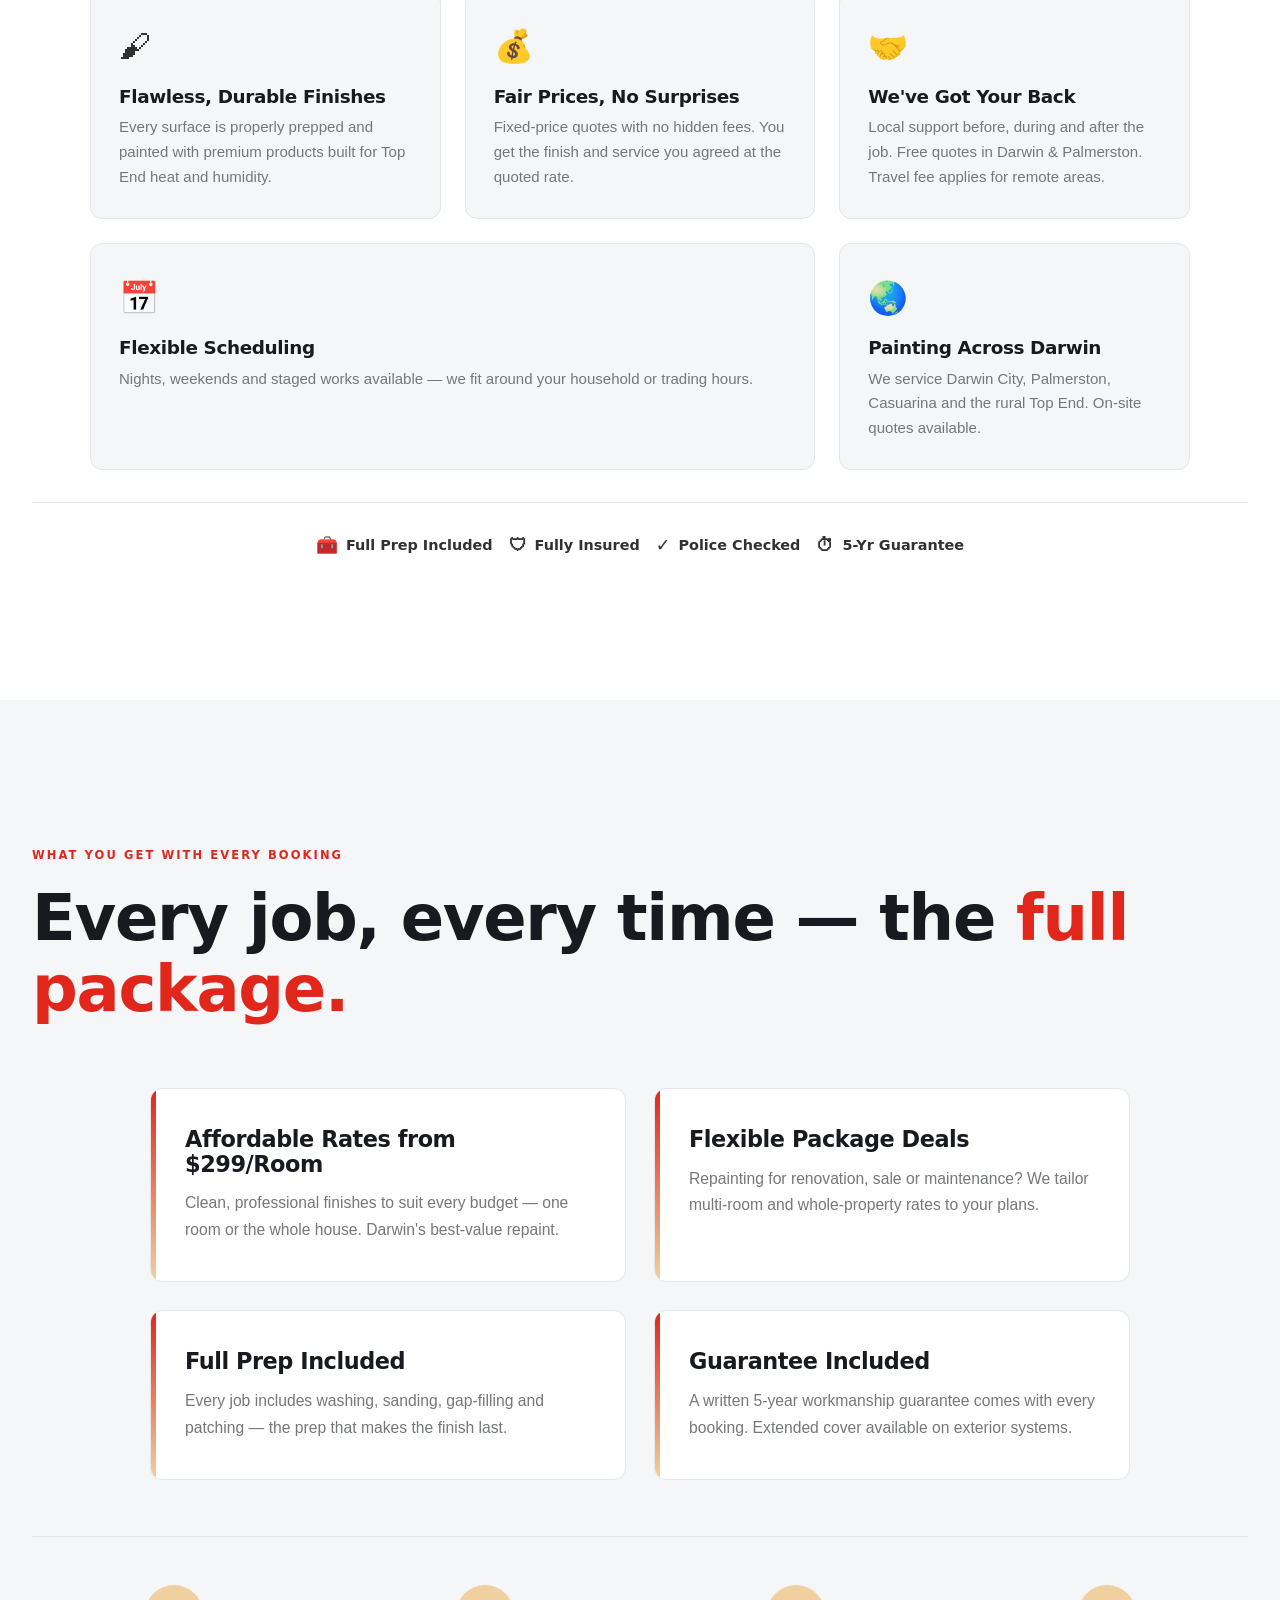
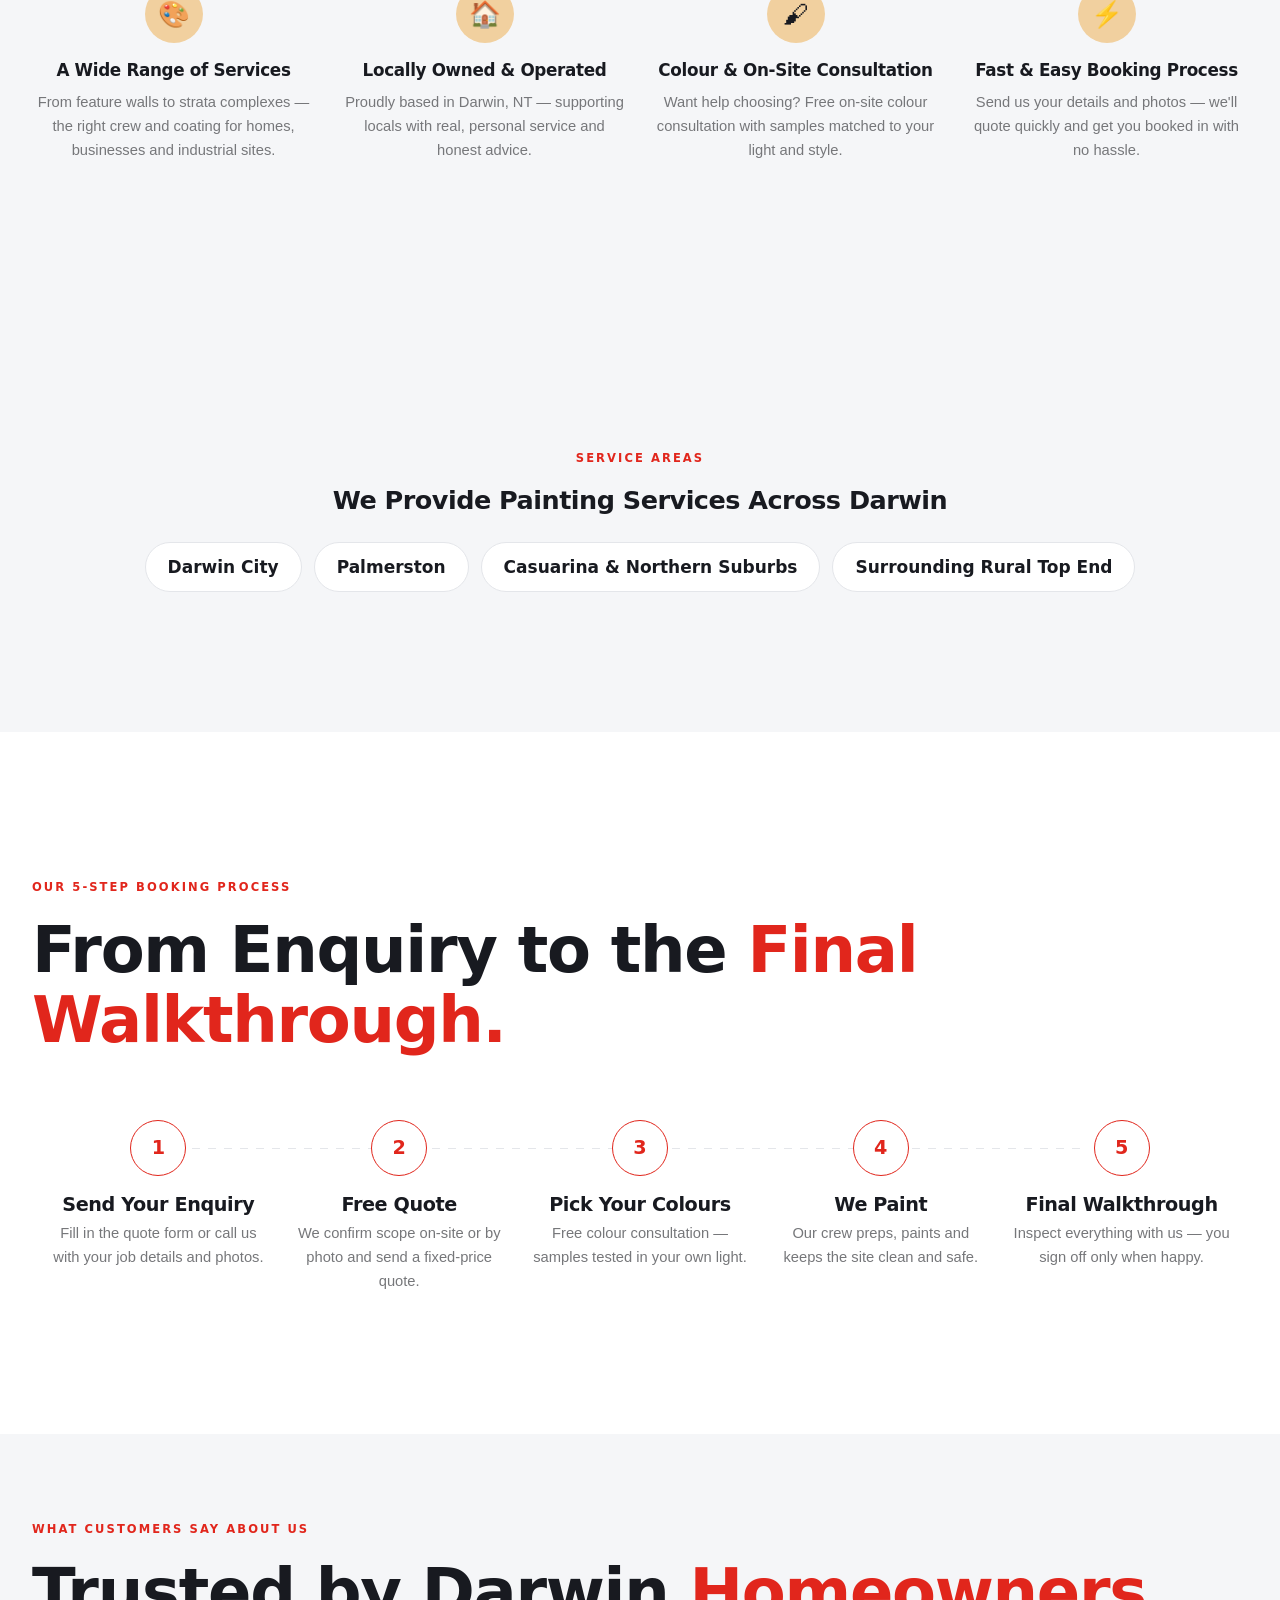
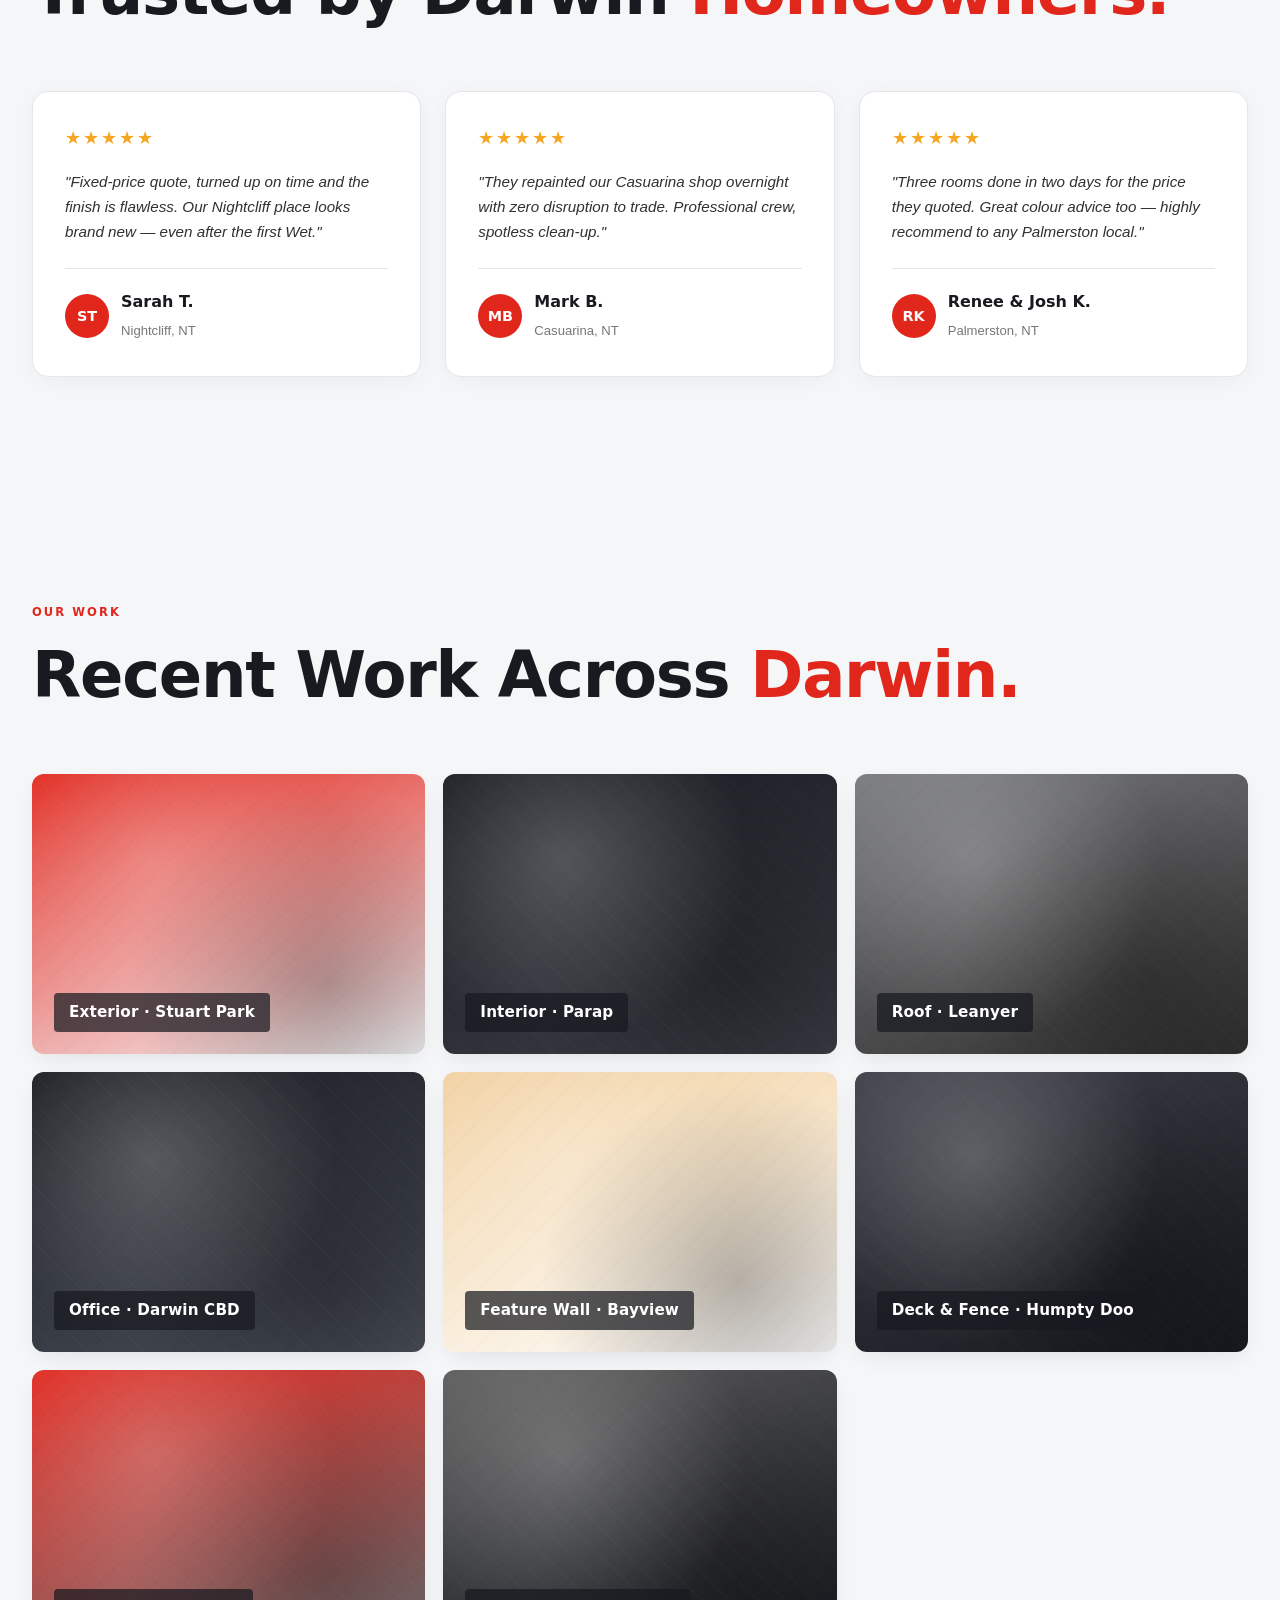
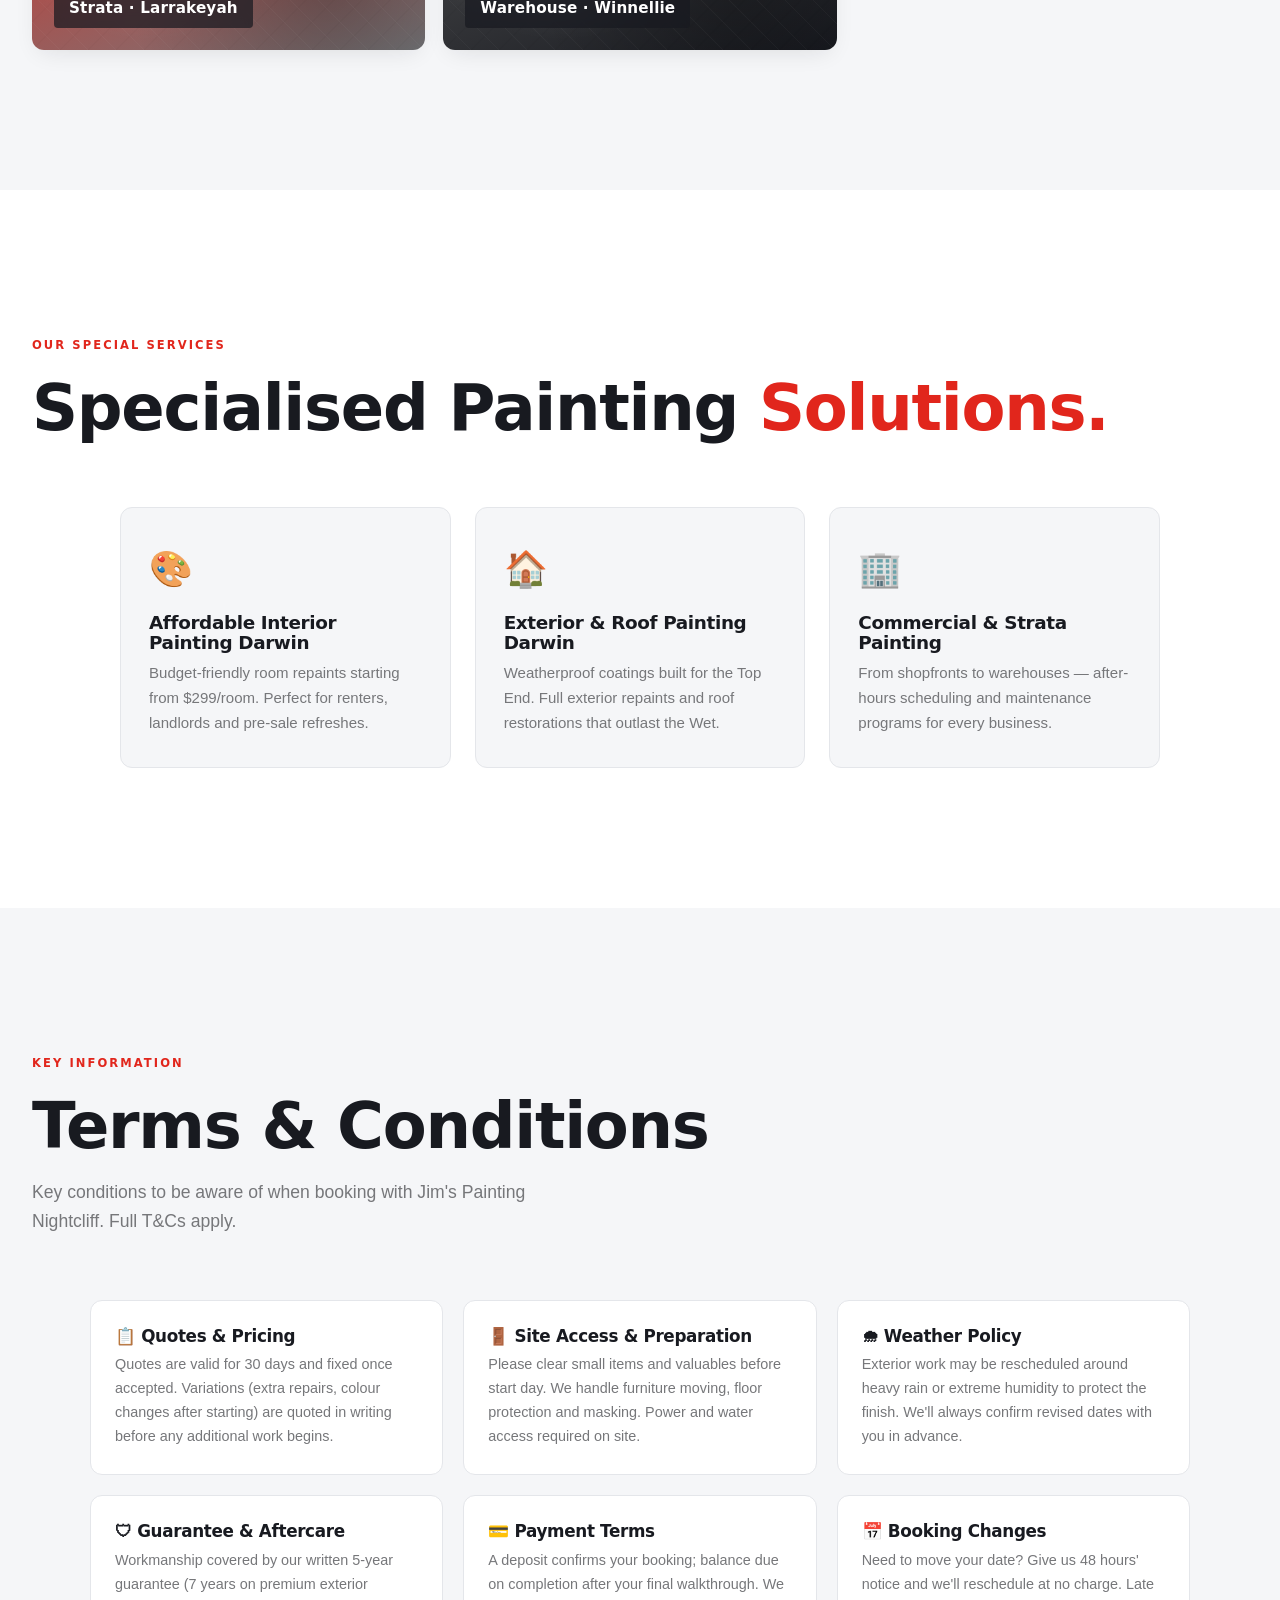
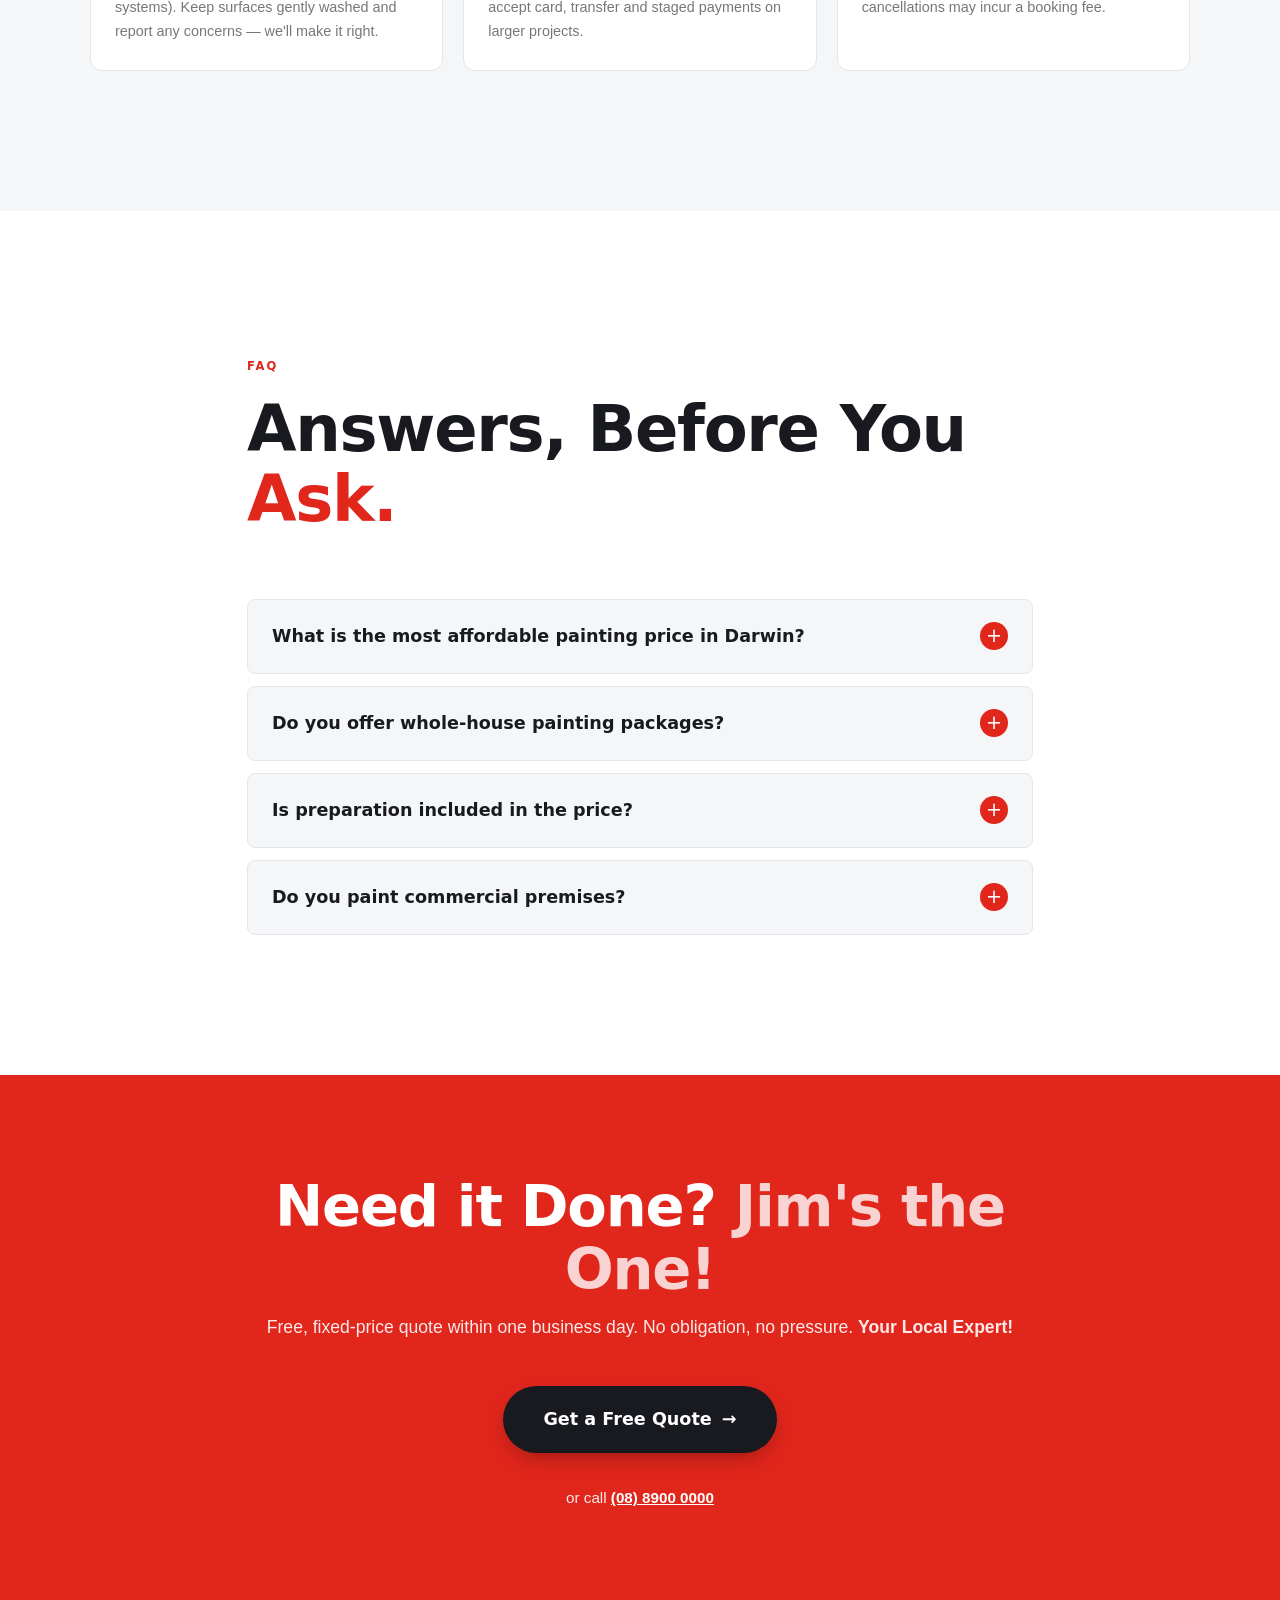
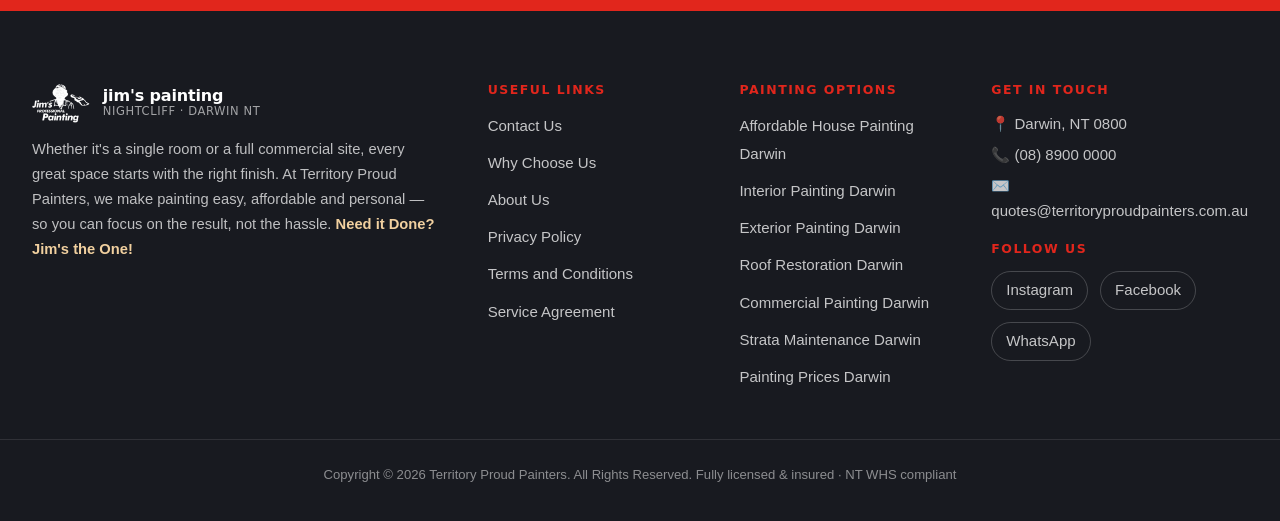
==== commit 173c3afa: "UI: merge footer brand+About into one column; add spacing between Interior packages - Footer: combin" ====
--- a/index.html
+++ b/index.html
@@ -674,11 +674,7 @@
         <img src="assets/img/jims-painting-logo.png" alt="Jim's Painting" class="brand-logo" width="120" height="82">
         <span class="brand-text"><strong style="color:var(--bone);">jim's painting</strong><small style="color:rgba(255,255,255,.6);">NIGHTCLIFF · DARWIN NT</small></span>
       </a>
-      <p class="foot-tag">Whether it's a single room or a full commercial site, every great space starts with the right finish. We make painting easy, affordable and personal. <strong style="color:var(--jims-gold);">Need it Done? Jim's the One!</strong></p>
-    </div>
-    <div class="foot-col">
-      <h4>About Us</h4>
-      <p class="foot-about">Whether it's a single room or a full commercial site, every great space starts with the right finish. At Territory Proud Painters, we make painting easy, affordable and personal — so you can focus on the result, not the hassle.</p>
+      <p class="foot-about">Whether it's a single room or a full commercial site, every great space starts with the right finish. At Territory Proud Painters, we make painting easy, affordable and personal — so you can focus on the result, not the hassle. <strong style="color:var(--jims-gold);">Need it Done? Jim's the One!</strong></p>
     </div>
     <div class="foot-col">
       <h4>Useful Links</h4>
--- a/css/styles.css
+++ b/css/styles.css
@@ -695,6 +695,7 @@
 .pkg-panel { display: none; animation: fadeUp .4s var(--ease-out); }
 .pkg-panel.active { display: block; }
 .pkg-detail { display: grid; grid-template-columns: 1fr 1fr; gap: 40px; align-items: center; max-width: 1040px; margin: 0 auto; }
+.pkg-detail + .pkg-detail { margin-top: 56px; padding-top: 56px; border-top: 1px solid var(--line); }
 .pkg-info { padding: 16px 0; }
 .pkg-info .pkg-tag {
   display: inline-block; font-size: 0.72rem; font-weight: 700; text-transform: uppercase;
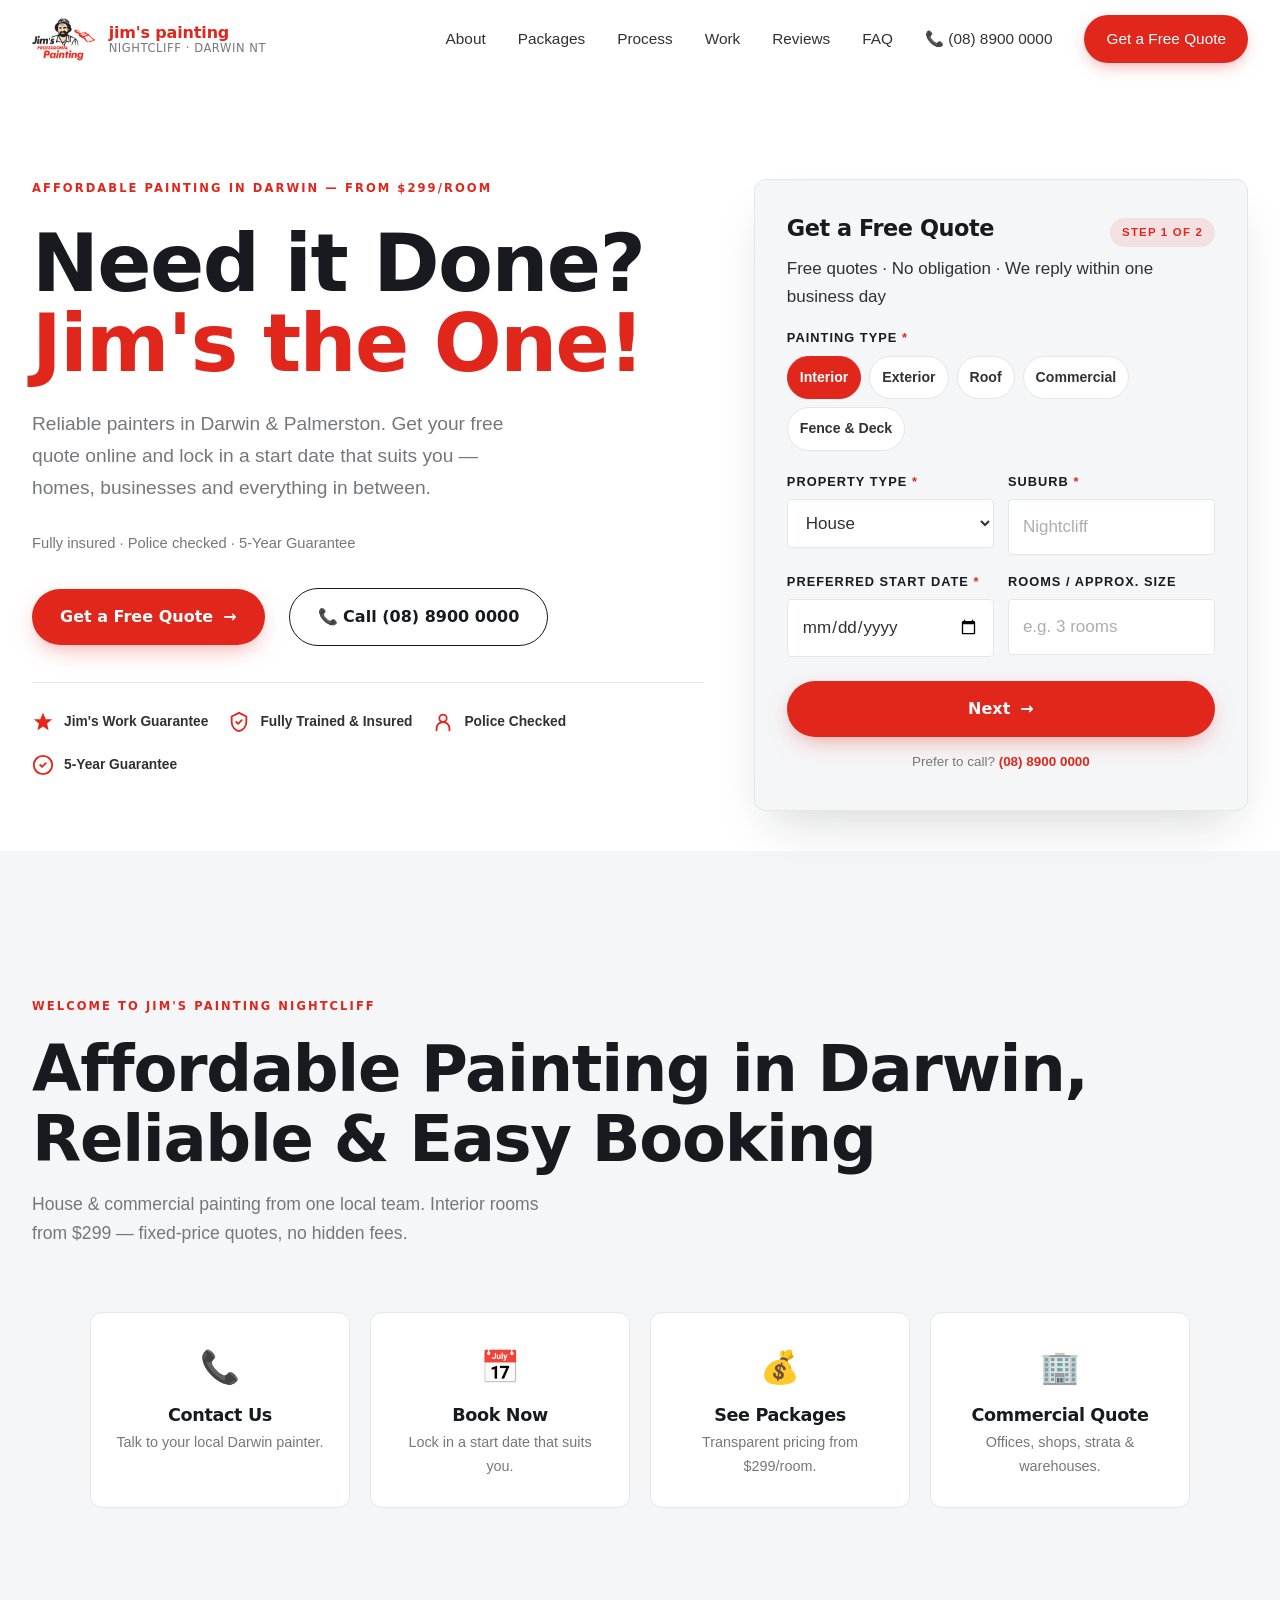
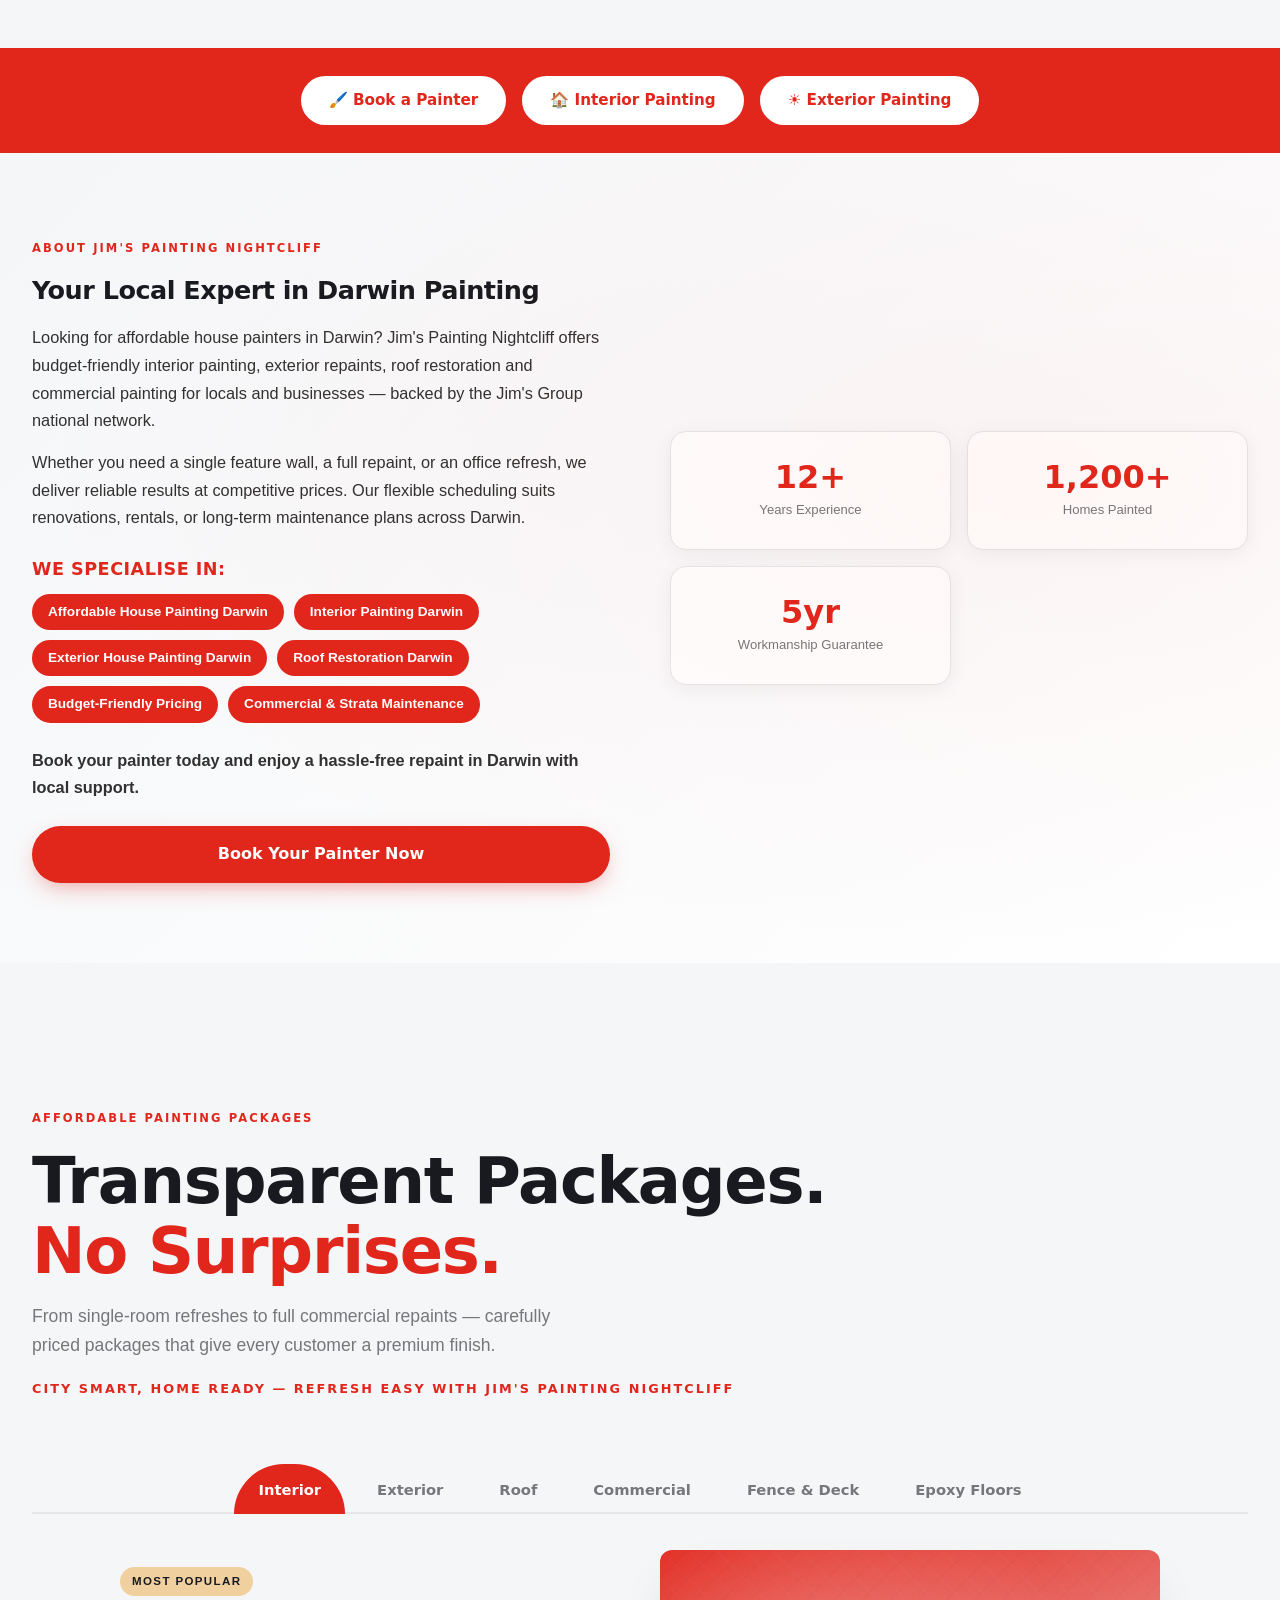
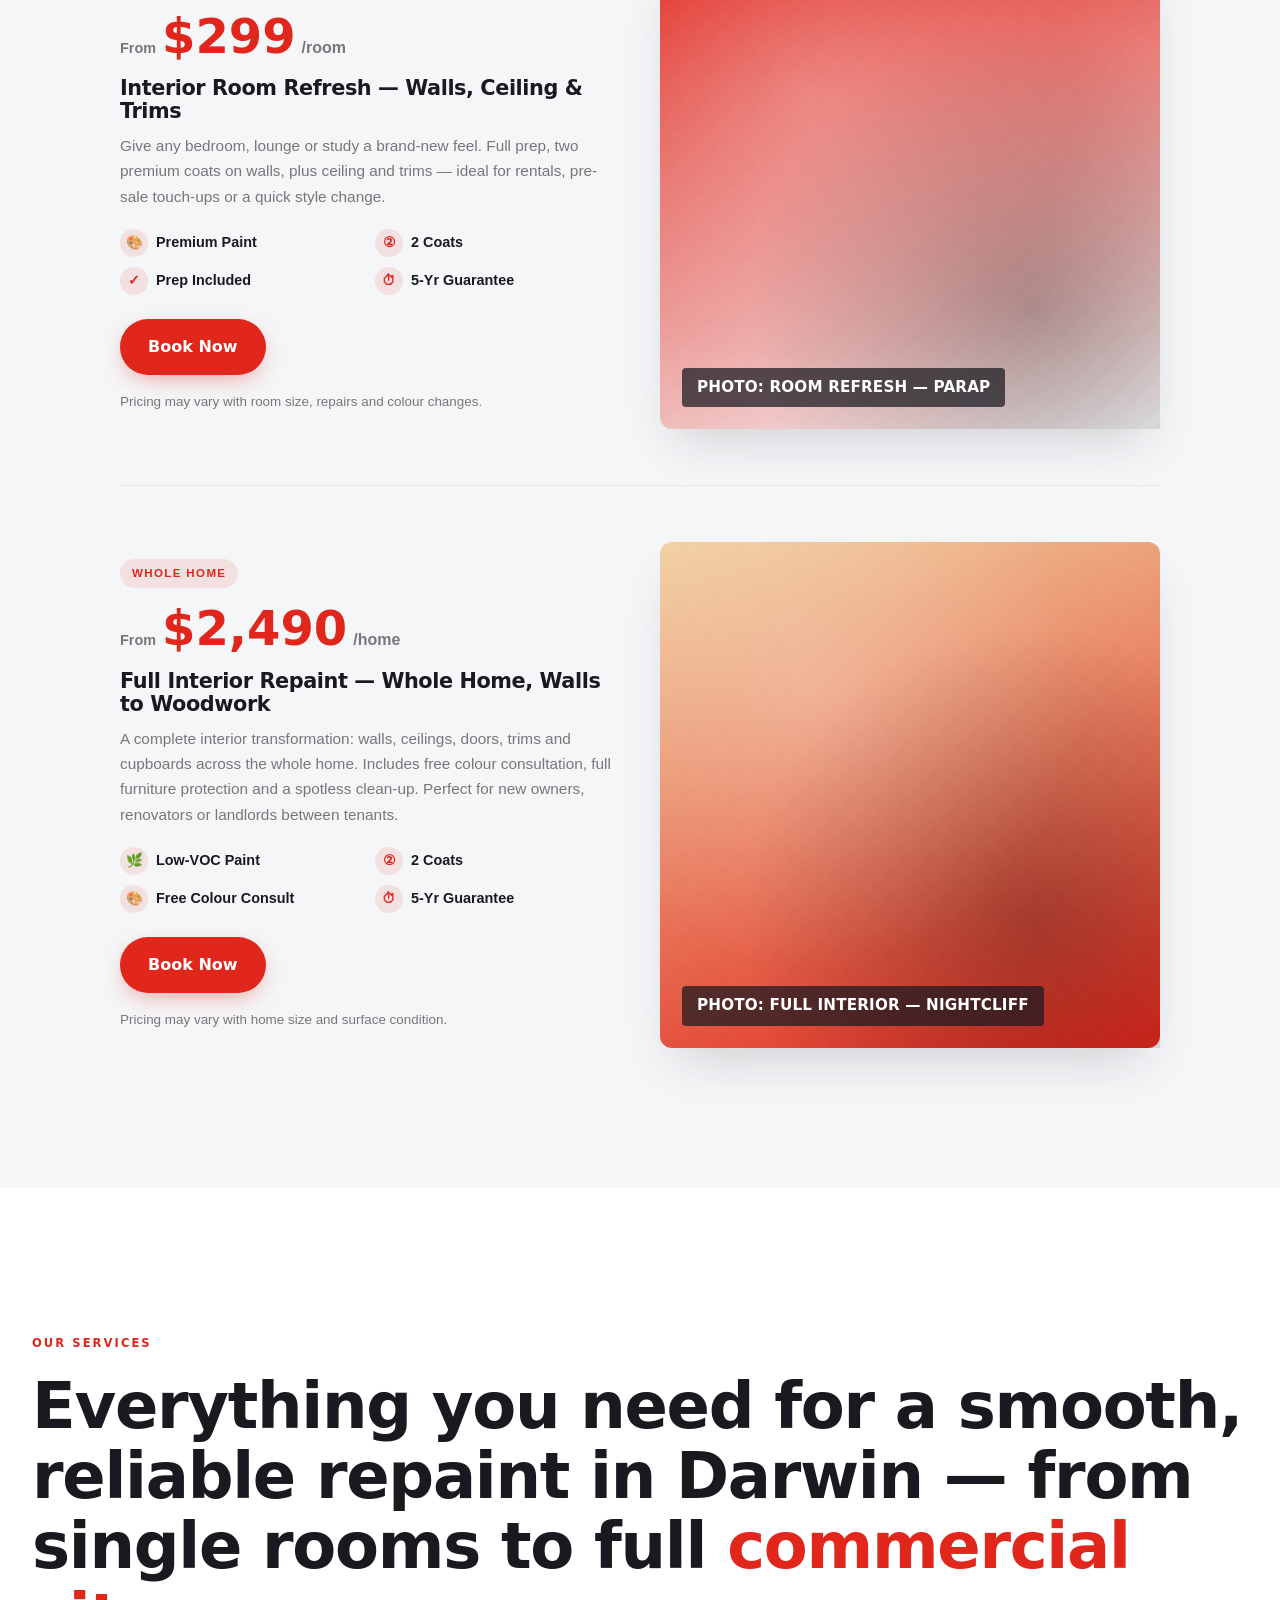
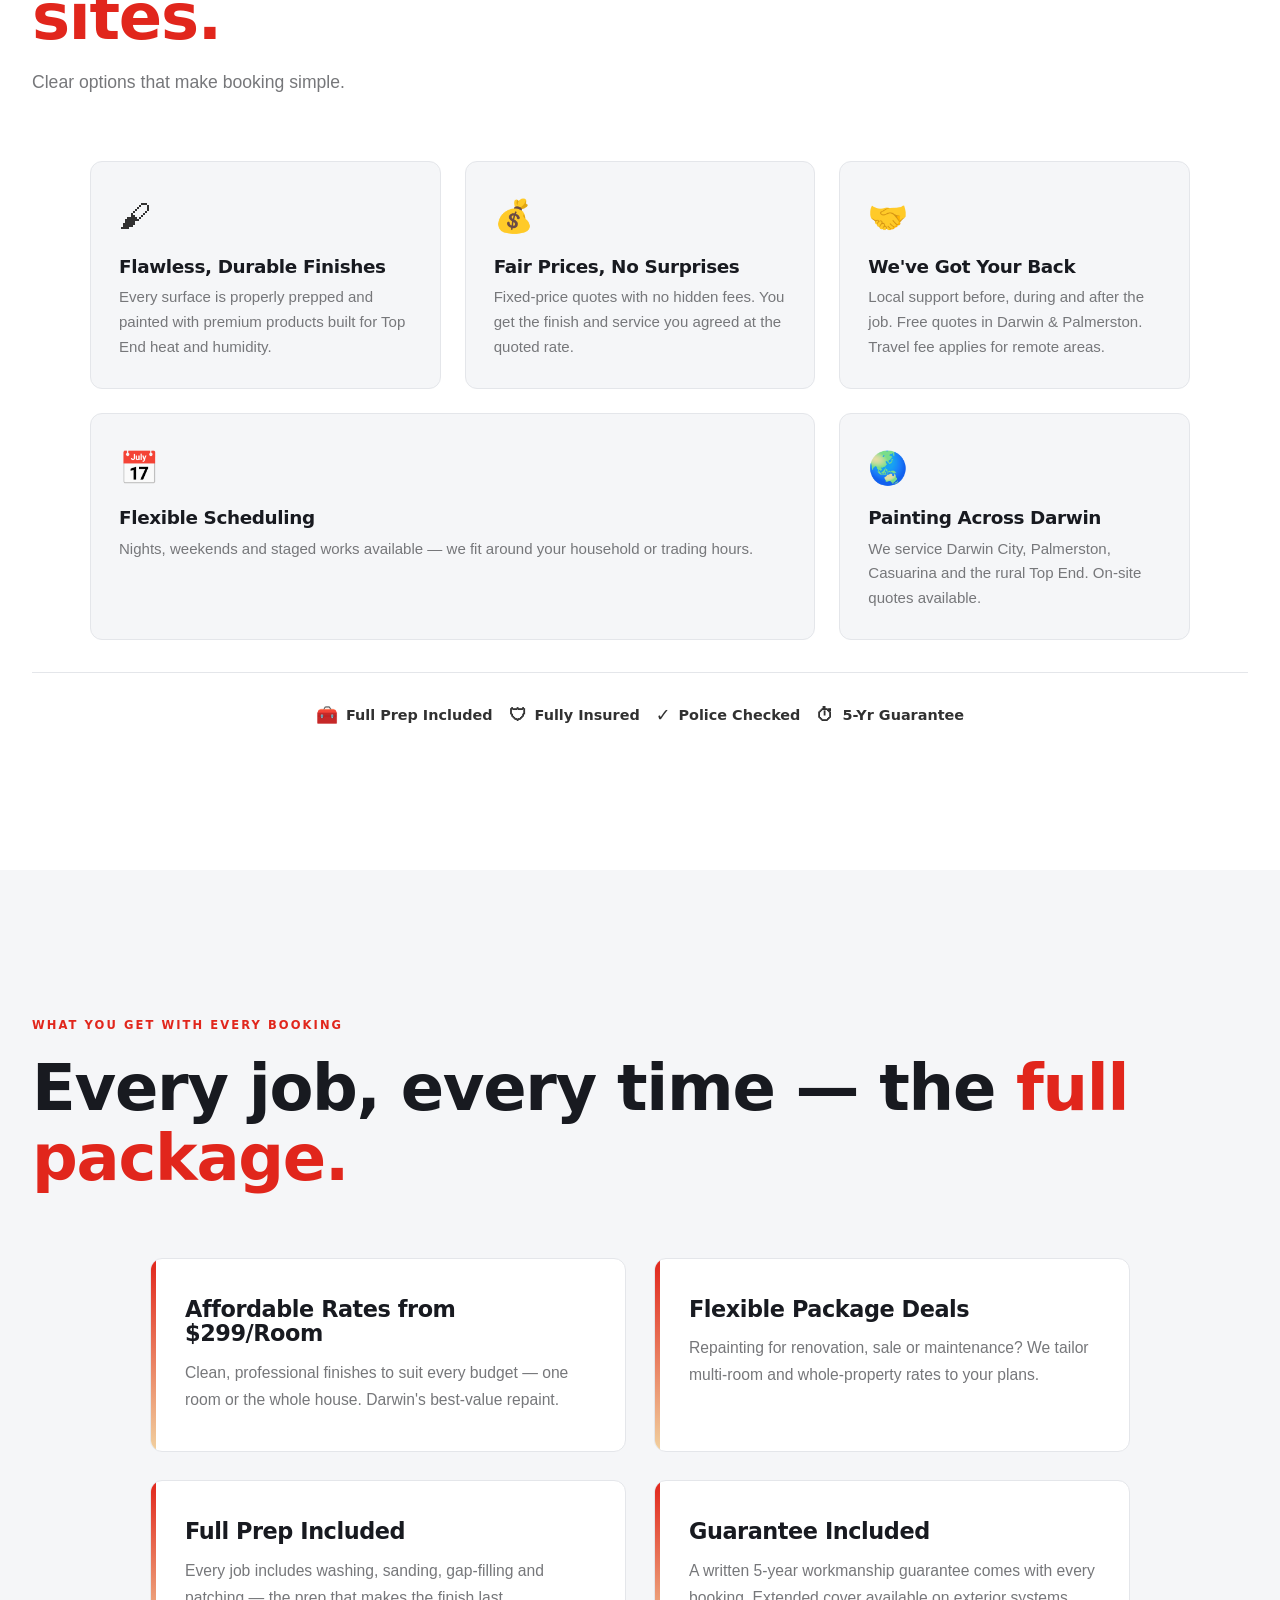
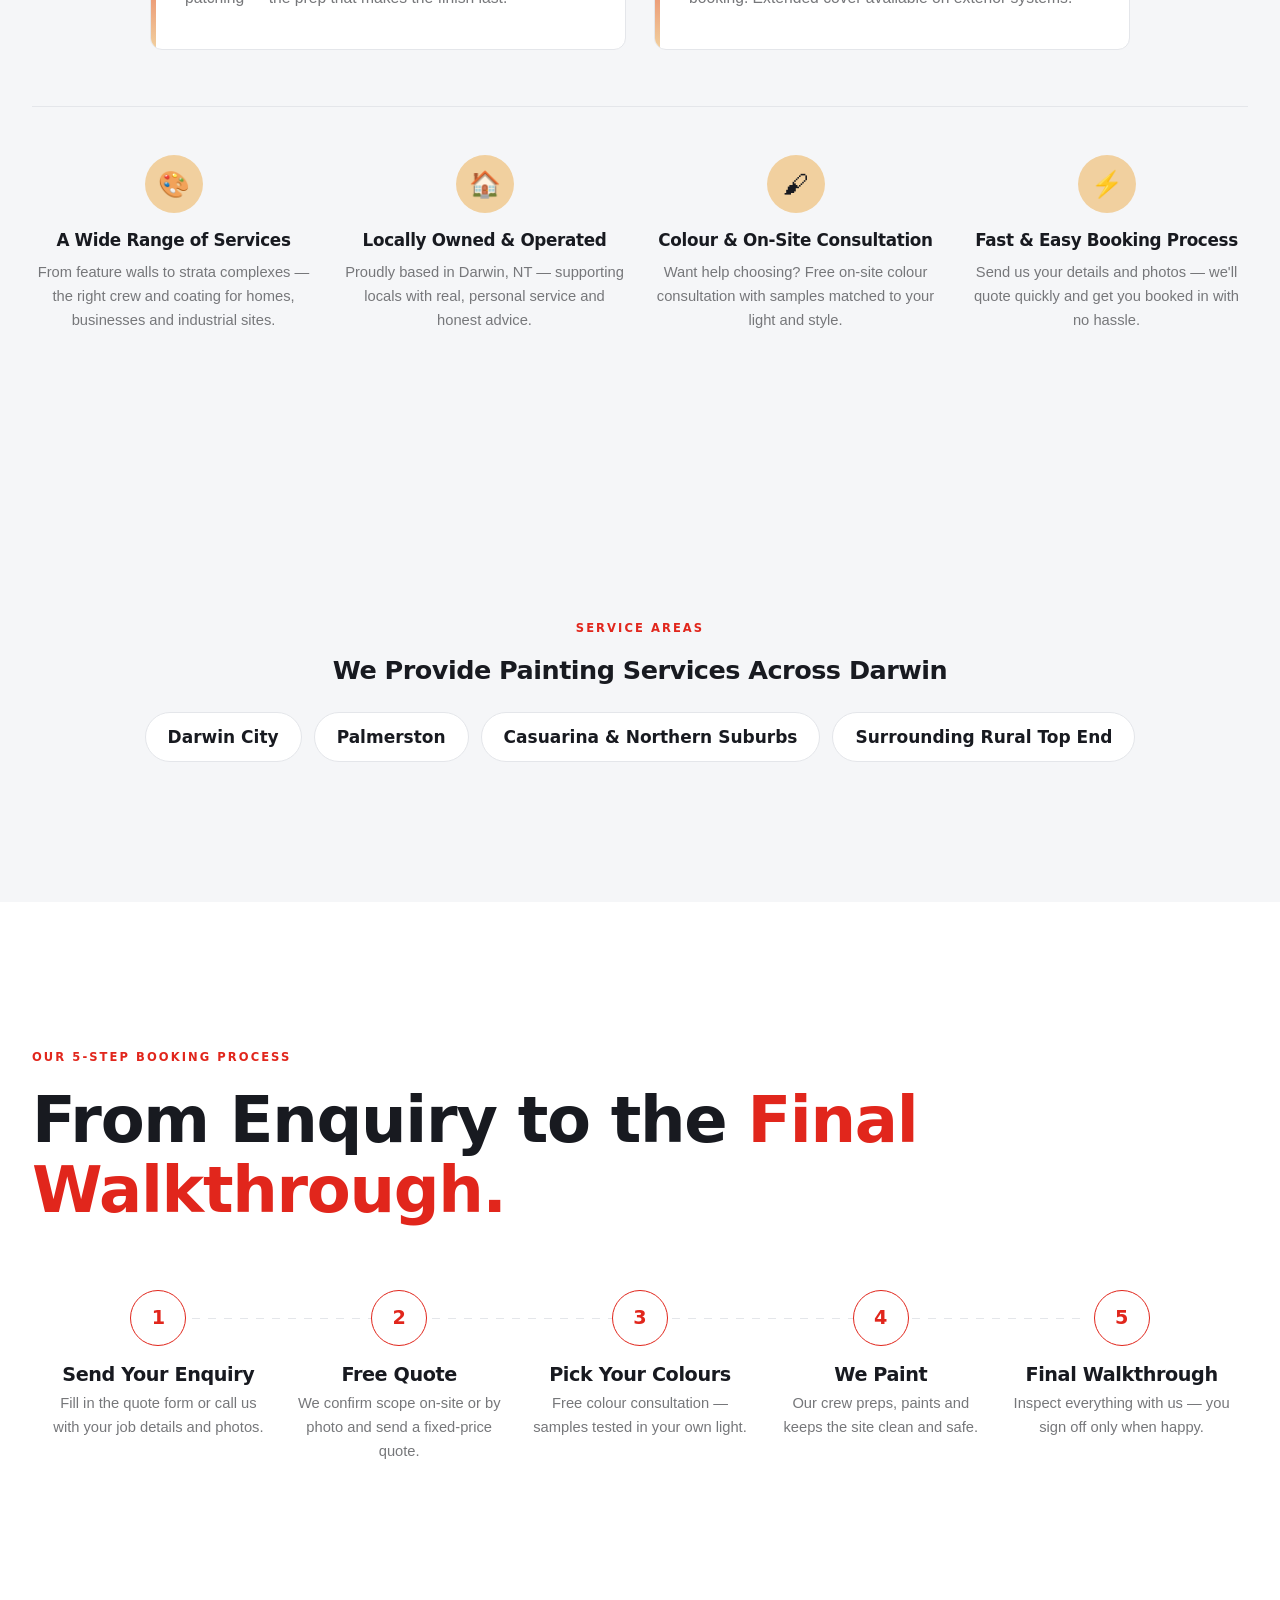
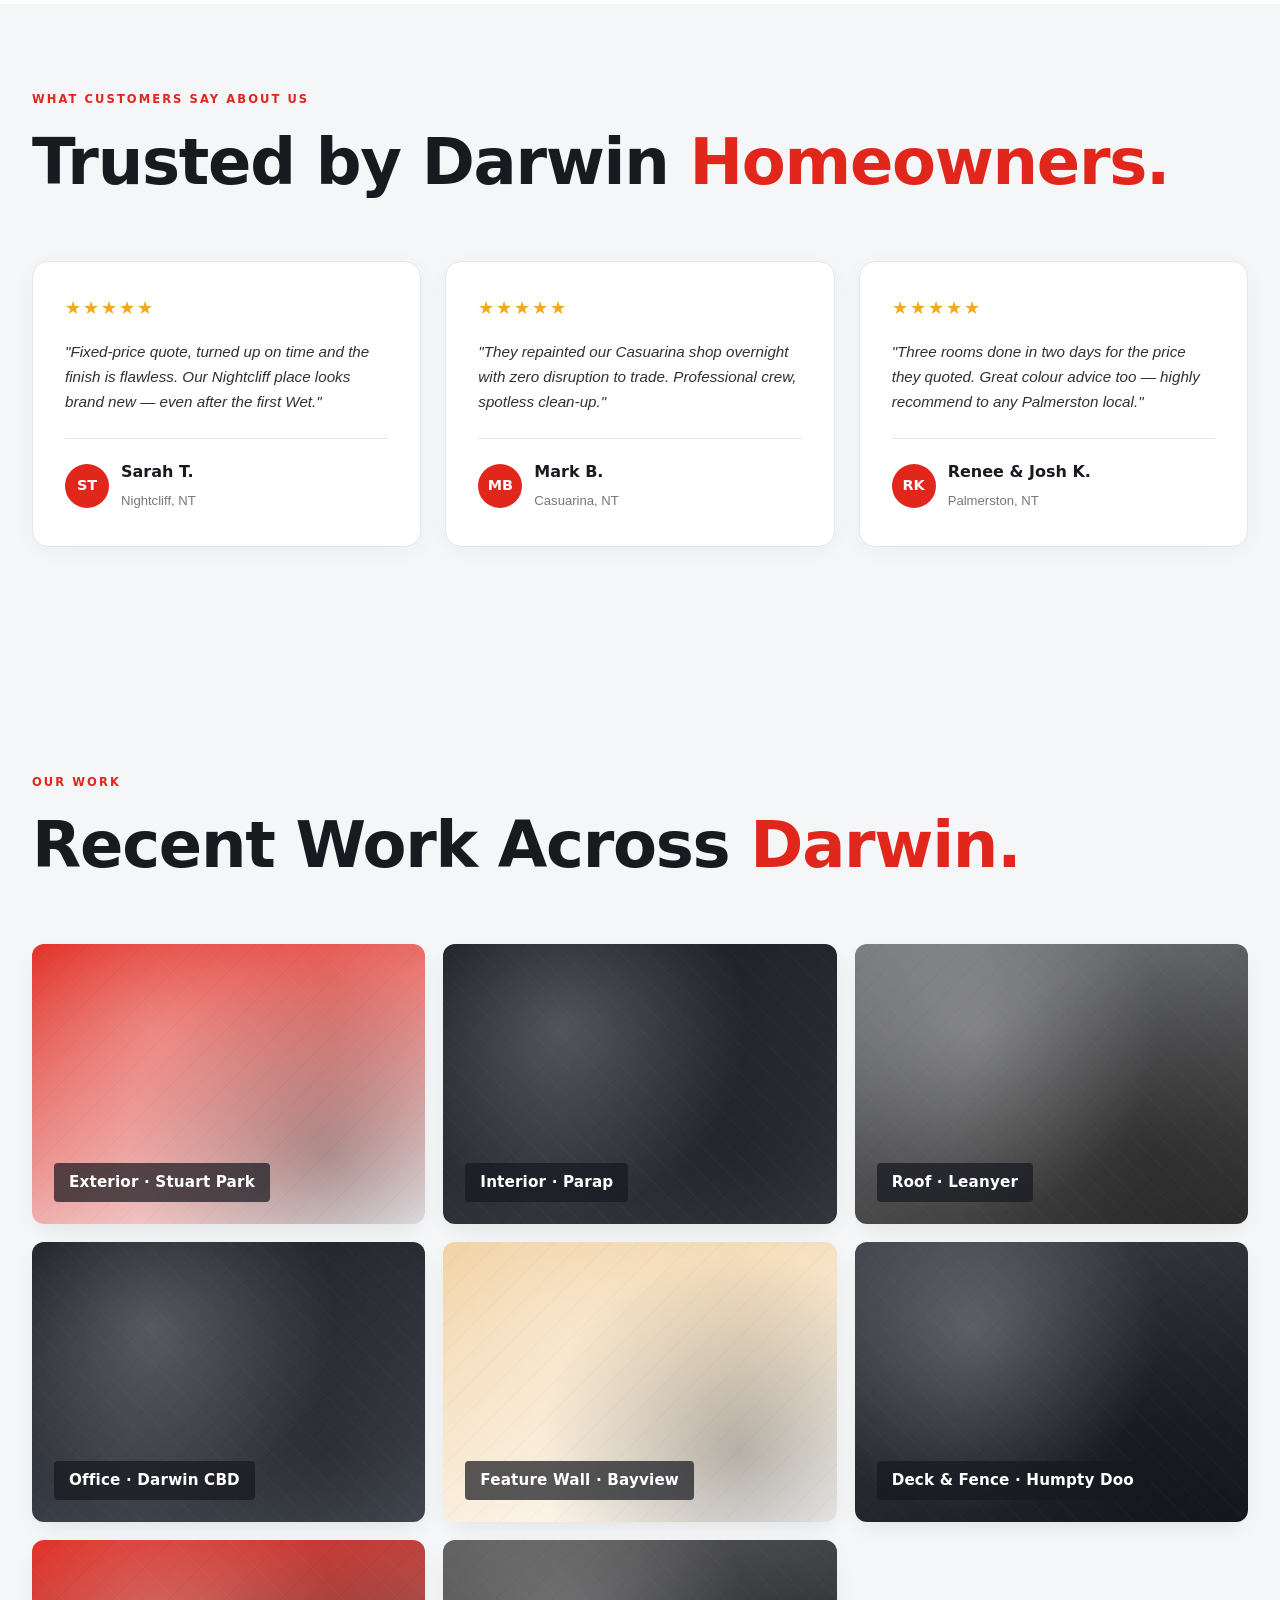
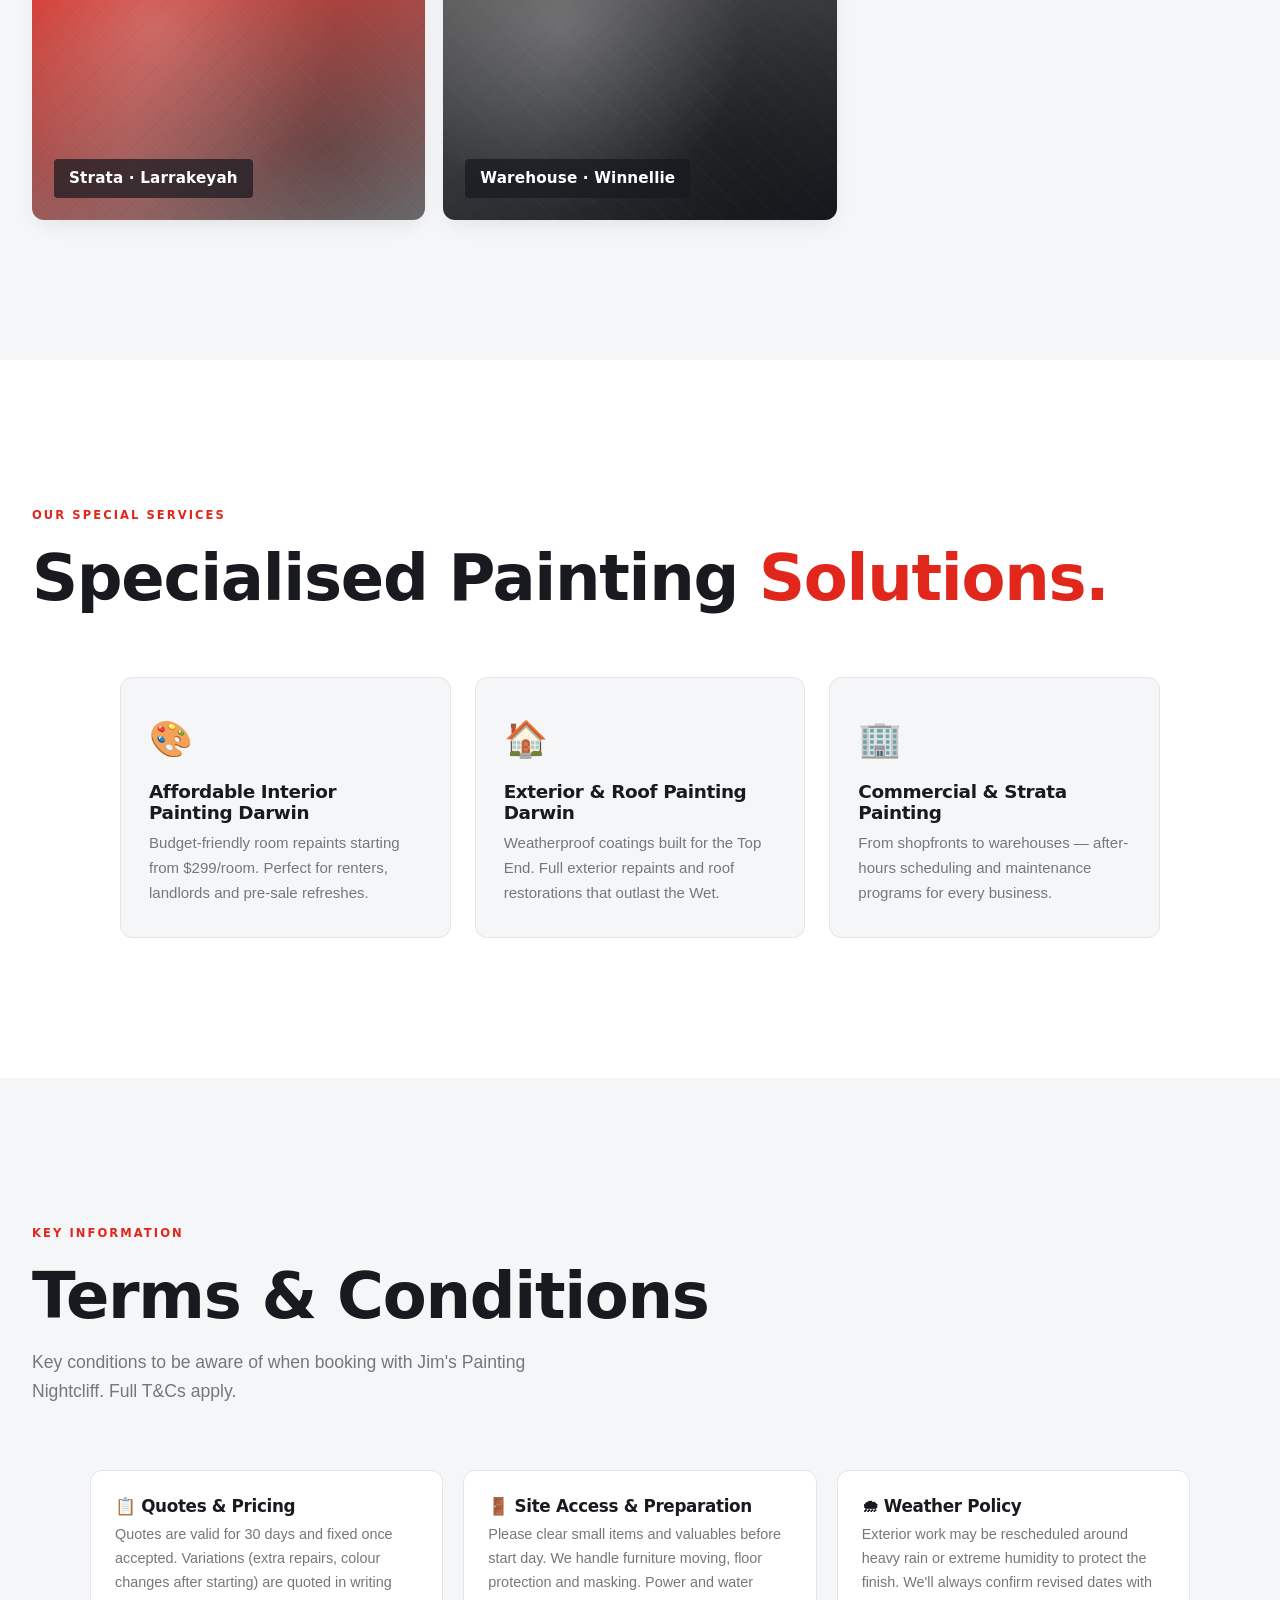
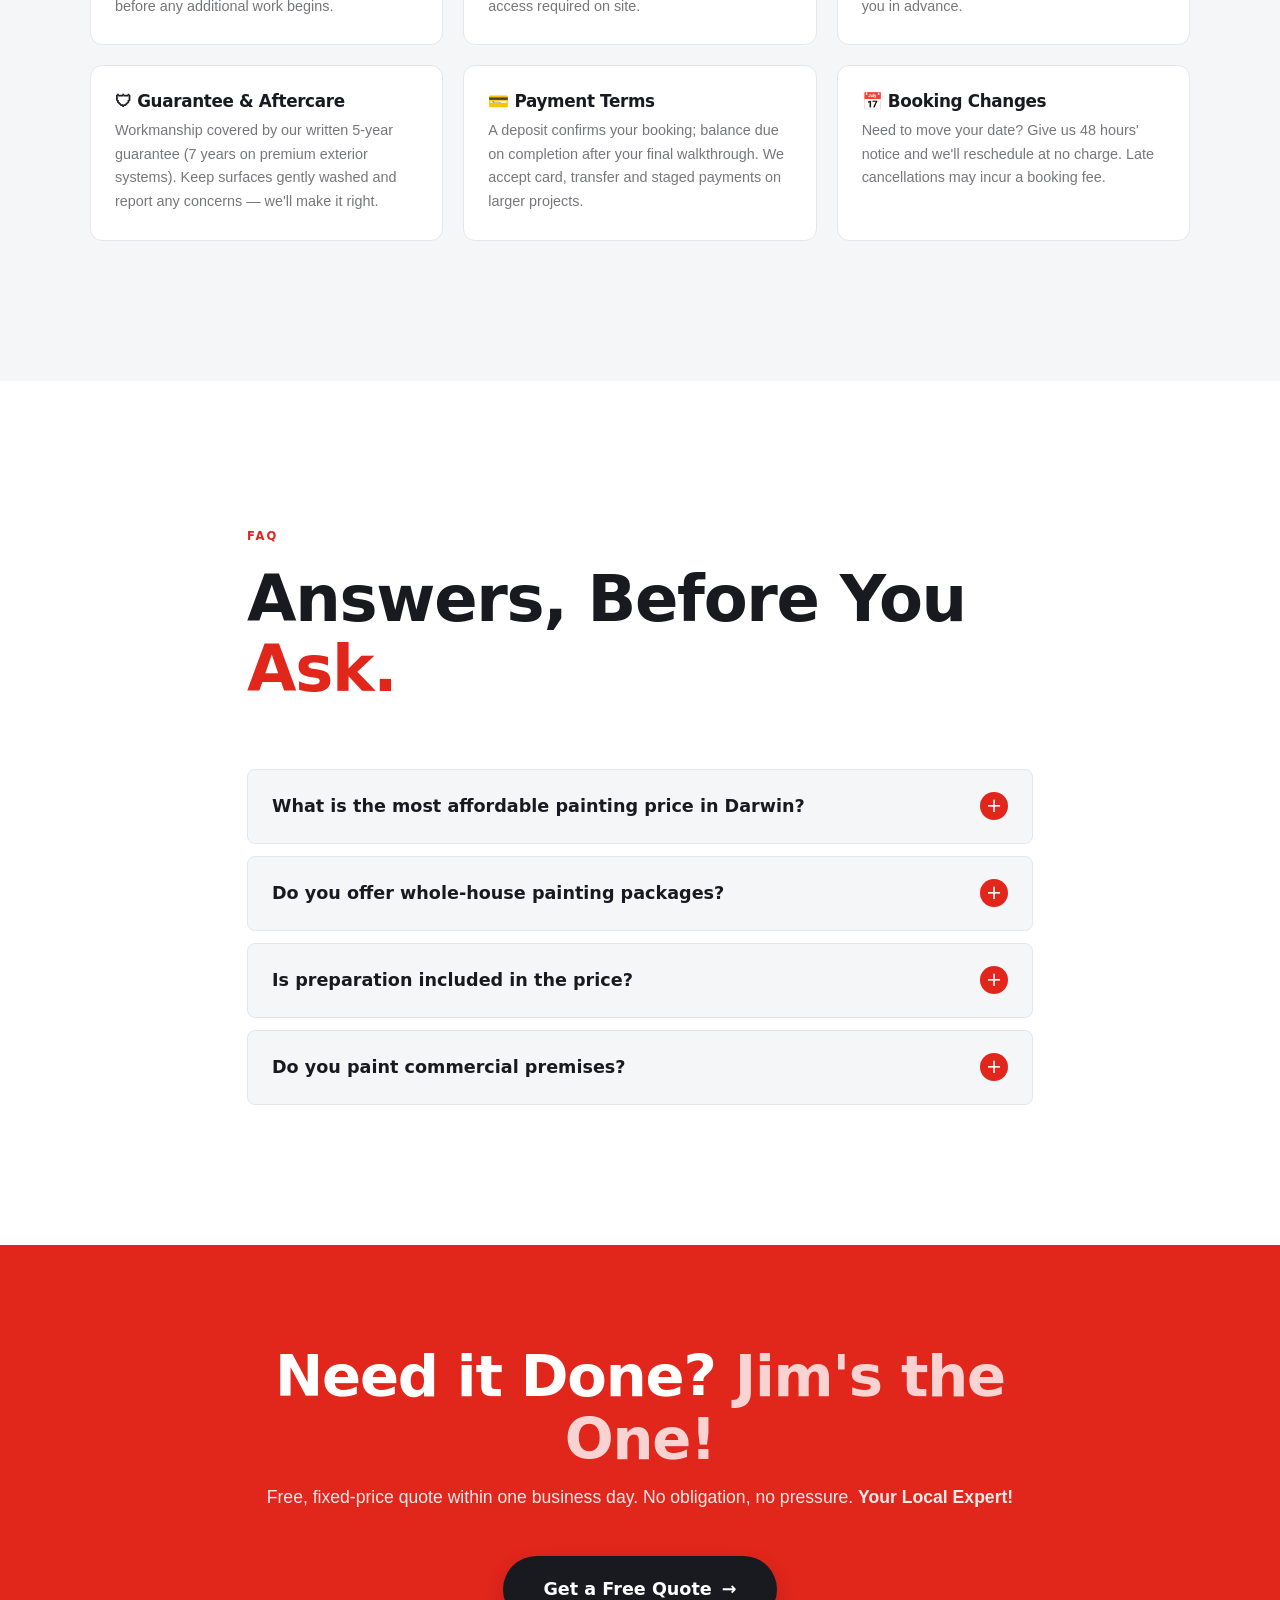
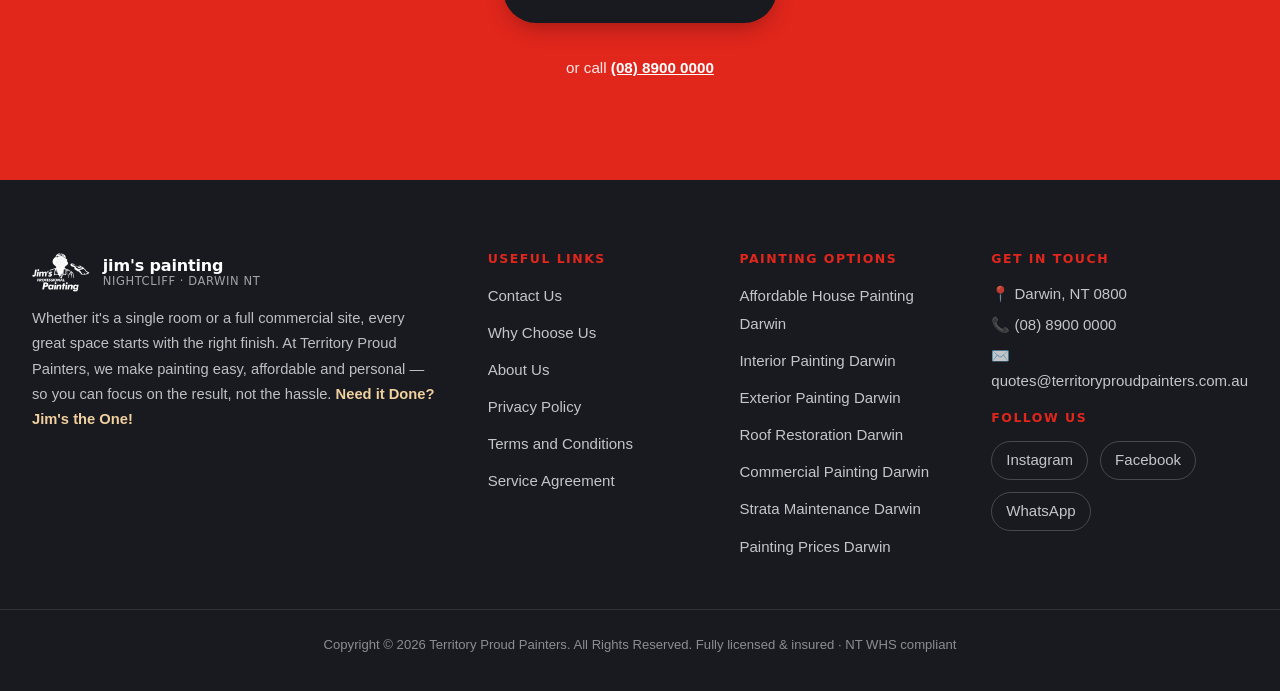
==== commit 4c818997: "Content: close PDF gaps from opencode audit (4 fixes) - About section: add 'Book your painter today." ====
--- a/index.html
+++ b/index.html
@@ -220,6 +220,8 @@
           <li>Budget-Friendly Pricing</li>
           <li>Commercial &amp; Strata Maintenance</li>
         </ul>
+        <p class="about-cta-line">Book your painter today and enjoy a hassle-free repaint in Darwin with local support.</p>
+        <a href="#quote" class="btn btn-primary btn-block">Book Your Painter Now</a>
       </div>
       <div class="about-visual">
         <div class="about-card">
@@ -246,6 +248,7 @@
       <span class="eyebrow">Affordable Painting Packages</span>
       <h2>Transparent Packages.<br><em>No Surprises.</em></h2>
       <p class="section-sub">From single-room refreshes to full commercial repaints — carefully priced packages that give every customer a premium finish.</p>
+      <p class="section-tagline">CITY SMART, HOME READY — REFRESH EASY WITH JIM'S PAINTING NIGHTCLIFF</p>
     </div>
 
     <!-- Tab buttons -->
@@ -305,7 +308,7 @@
             <span class="pkg-tag">Built for the Wet</span>
             <div class="pkg-price"><span class="cur">From</span><span class="amt">$4,900</span><span class="unit">/home</span></div>
             <h3>Exterior House Repaint — Weather-Resistant, UV-Stable</h3>
-            <p class="pkg-desc">Protect and refresh your home's exterior with high-durability coatings made for NT sun, storms and humidity. Includes pressure wash, full prep, minor repairs and two coats on walls, eaves and trims.</p>
+            <p class="pkg-desc">Protect and refresh your home's exterior with high-durability coatings made for NT sun, storms and humidity. Includes pressure wash, full prep, minor repairs and two coats on walls, eaves and trims — finished before the Wet hits.</p>
             <ul class="pkg-features">
               <li><span class="feat-ico">💦</span> Pressure Wash</li>
               <li><span class="feat-ico">☀</span> UV-Stable</li>
@@ -408,7 +411,7 @@
     <div class="section-head center reveal">
       <span class="eyebrow">Our Services</span>
       <h2>Everything you need for a smooth, reliable repaint in Darwin — from single rooms to full <em>commercial sites.</em></h2>
-      <p class="section-sub">House &amp; commercial painting from one local team. Interior rooms from $299 — fixed-price quotes, no hidden fees.</p>
+      <p class="section-sub">Clear options that make booking simple.</p>
     </div>
     <div class="why-grid">
       <div class="why-card reveal">
--- a/css/styles.css
+++ b/css/styles.css
@@ -641,6 +641,12 @@
   list-style: none;
 }
 .spec-list li::before { display: none; }
+.about-cta-line { margin: 24px 0 0; color: var(--charcoal); font-size: 1.02rem; line-height: 1.7; font-weight: 600; }
+.section-tagline {
+  font-family: var(--font-head); font-size: 0.8rem; font-weight: 700;
+  text-transform: uppercase; letter-spacing: 0.16em; color: var(--jims-red);
+  margin-top: 18px;
+}
 
 /* About visual cards */
 .about-visual {
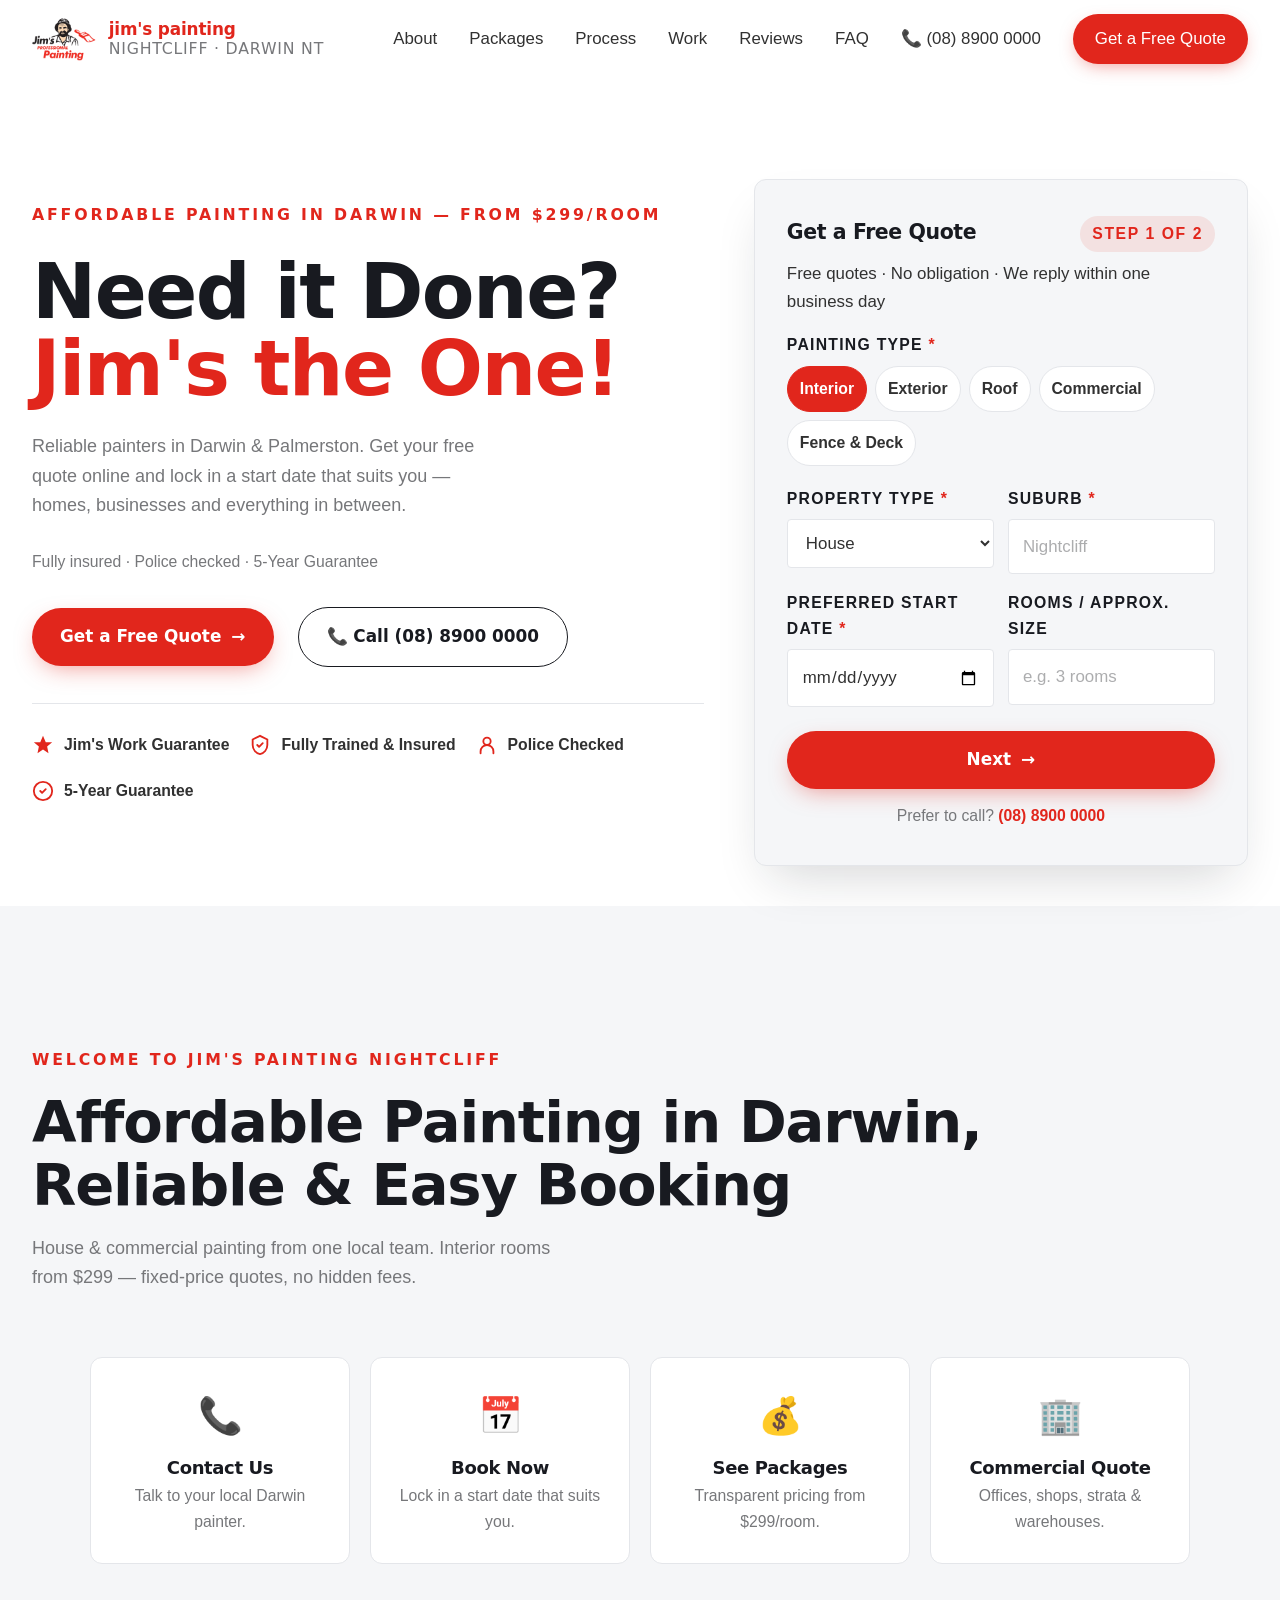
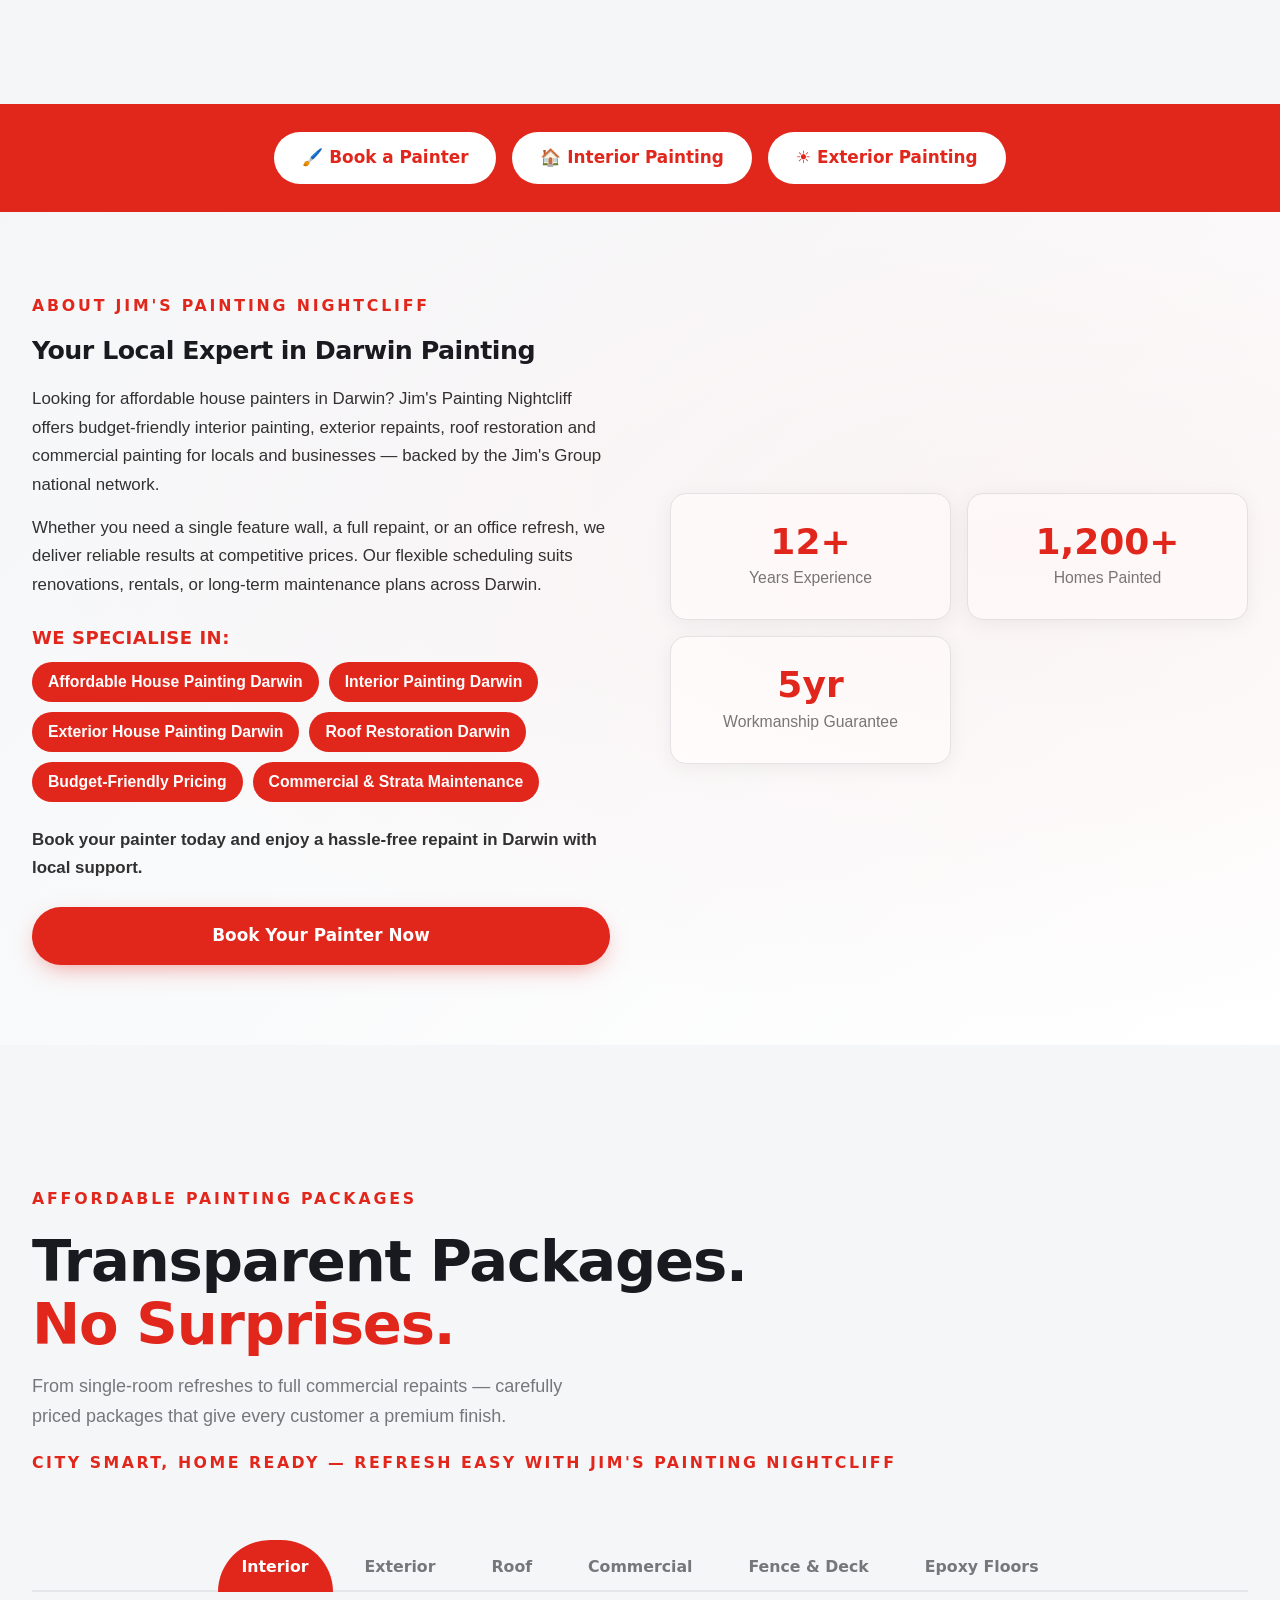
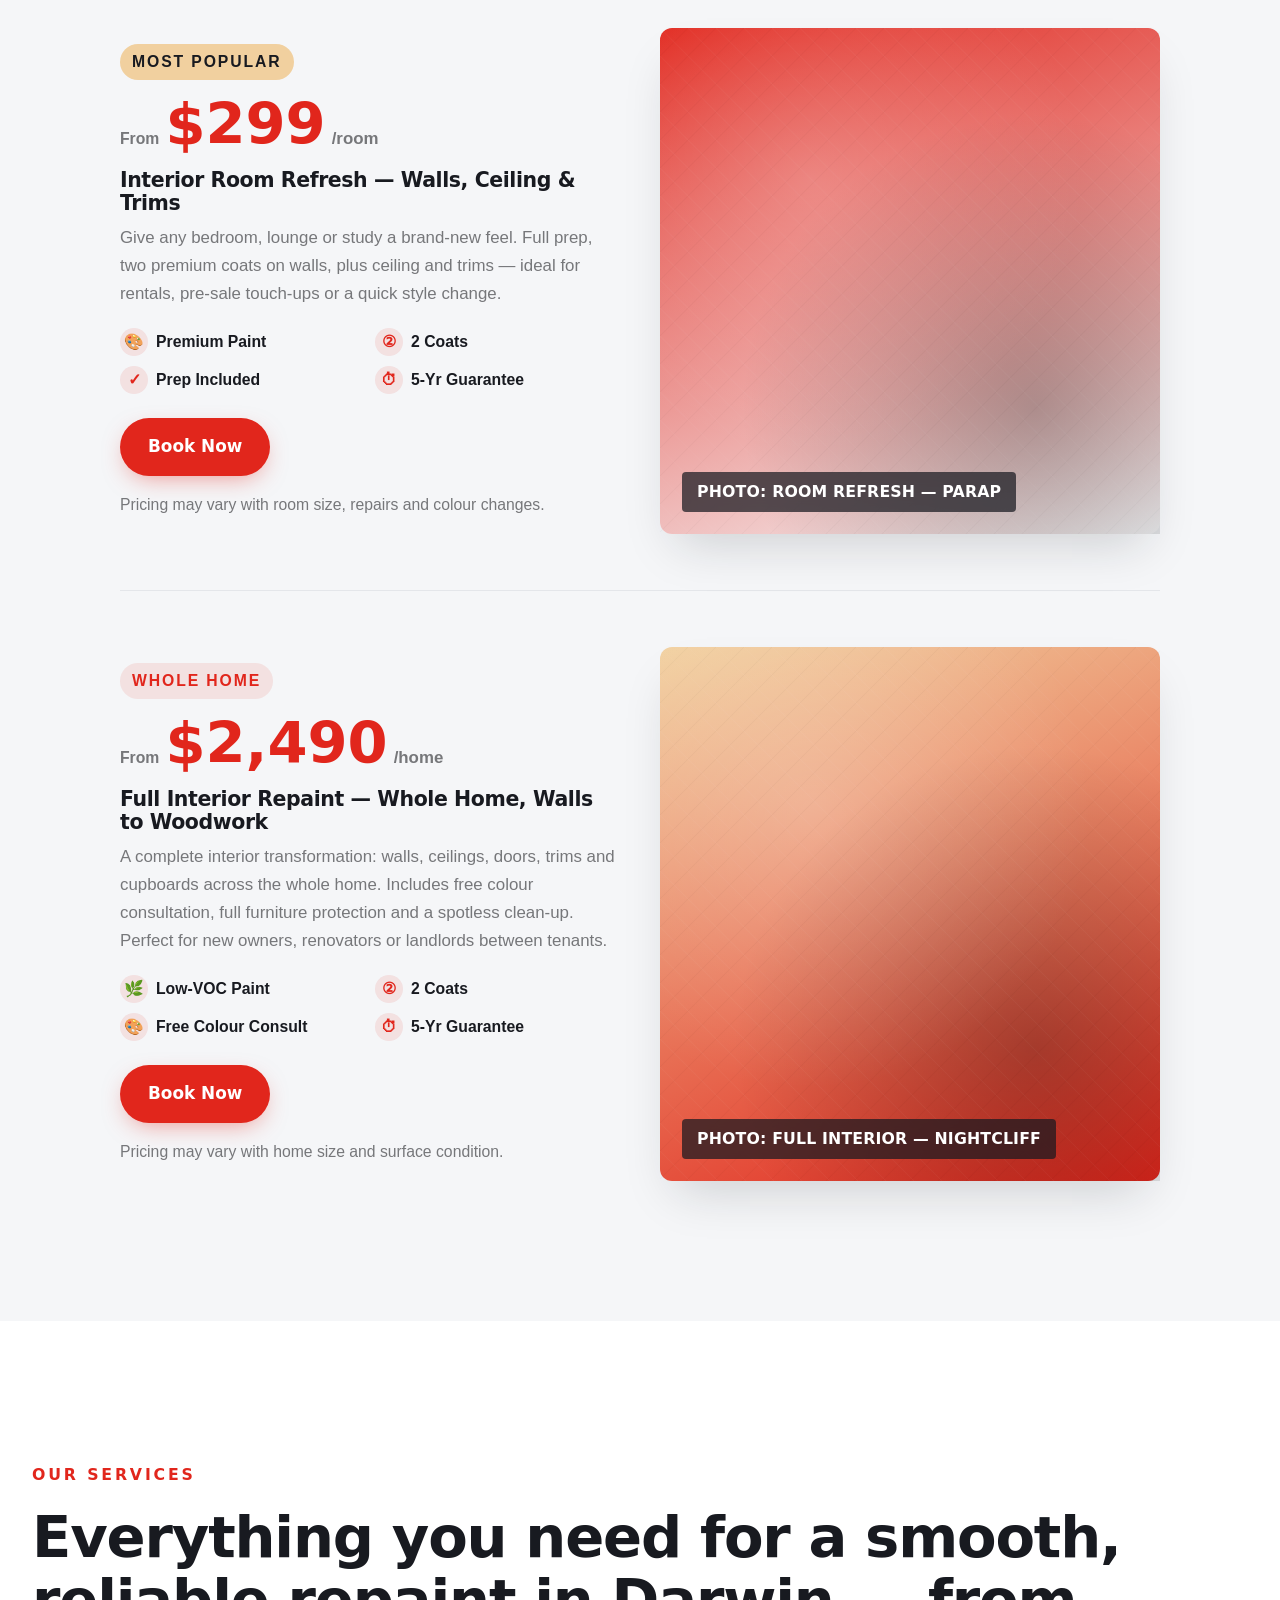
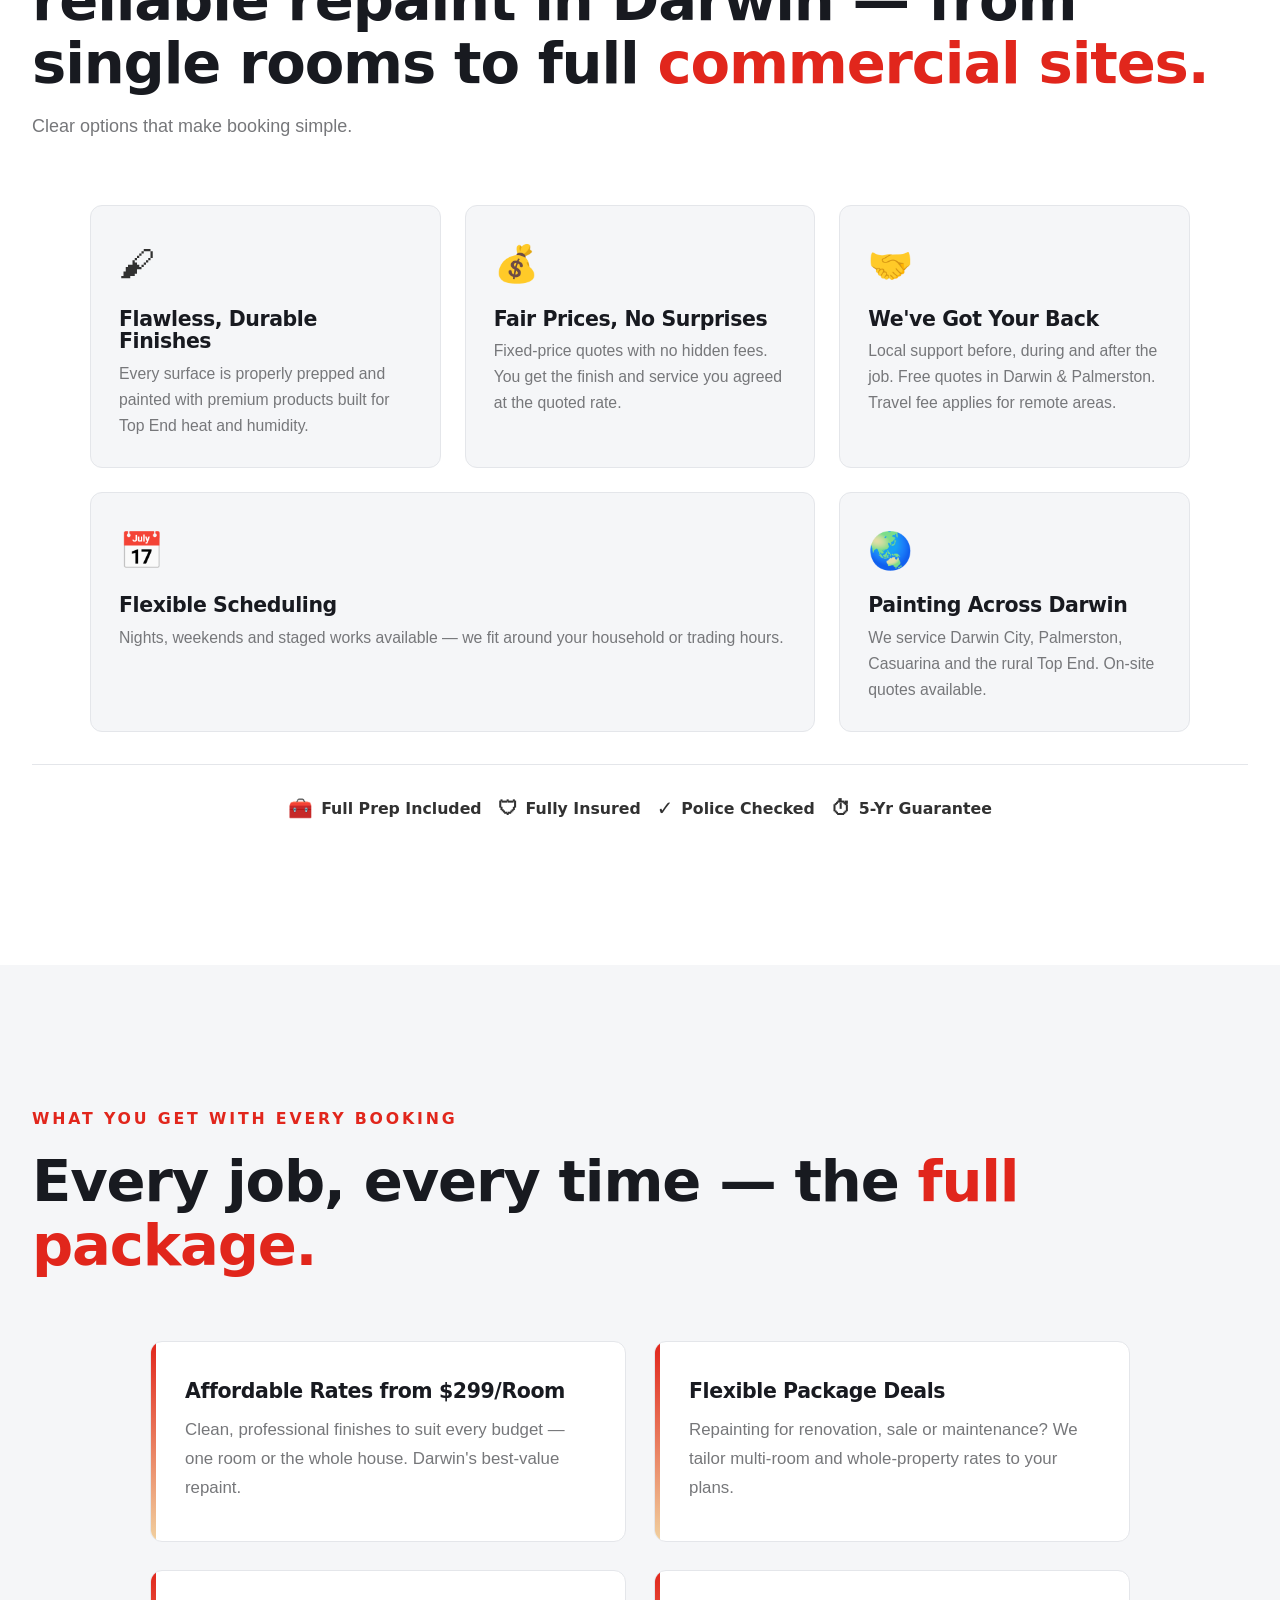
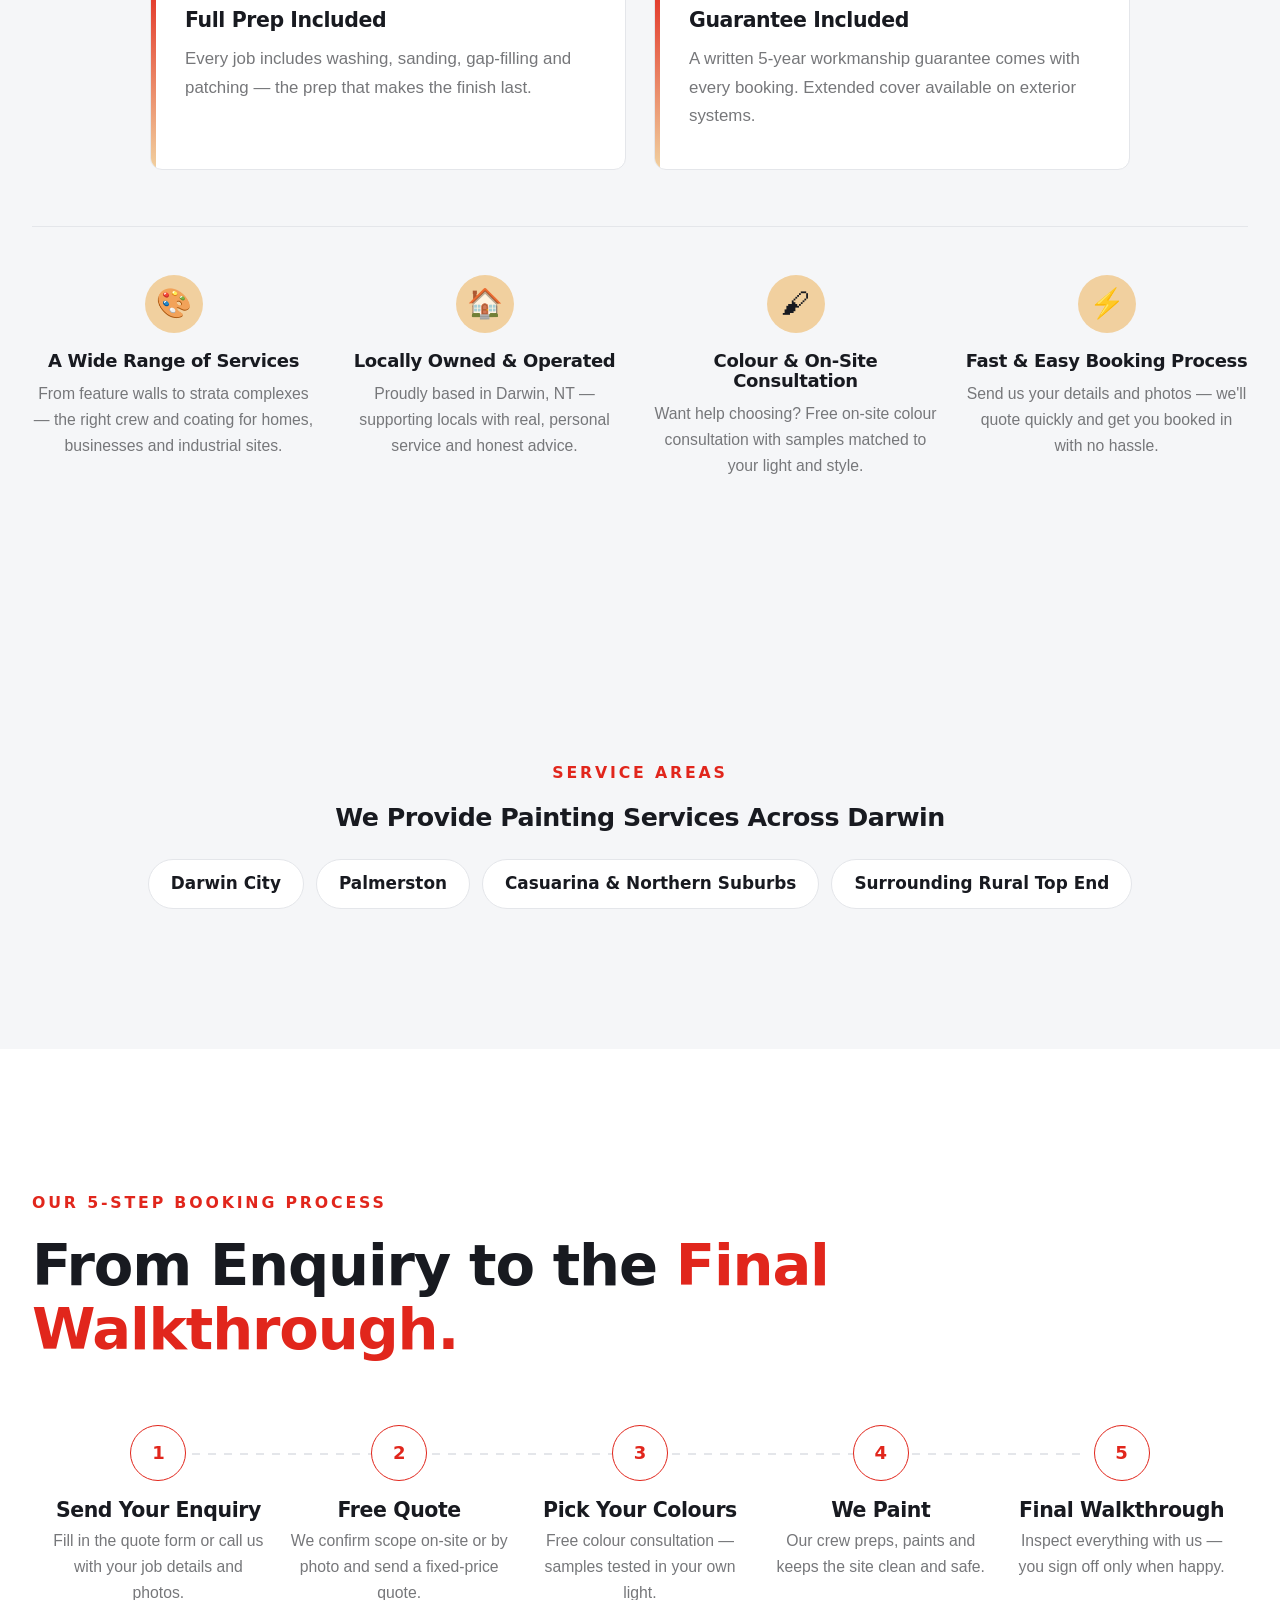
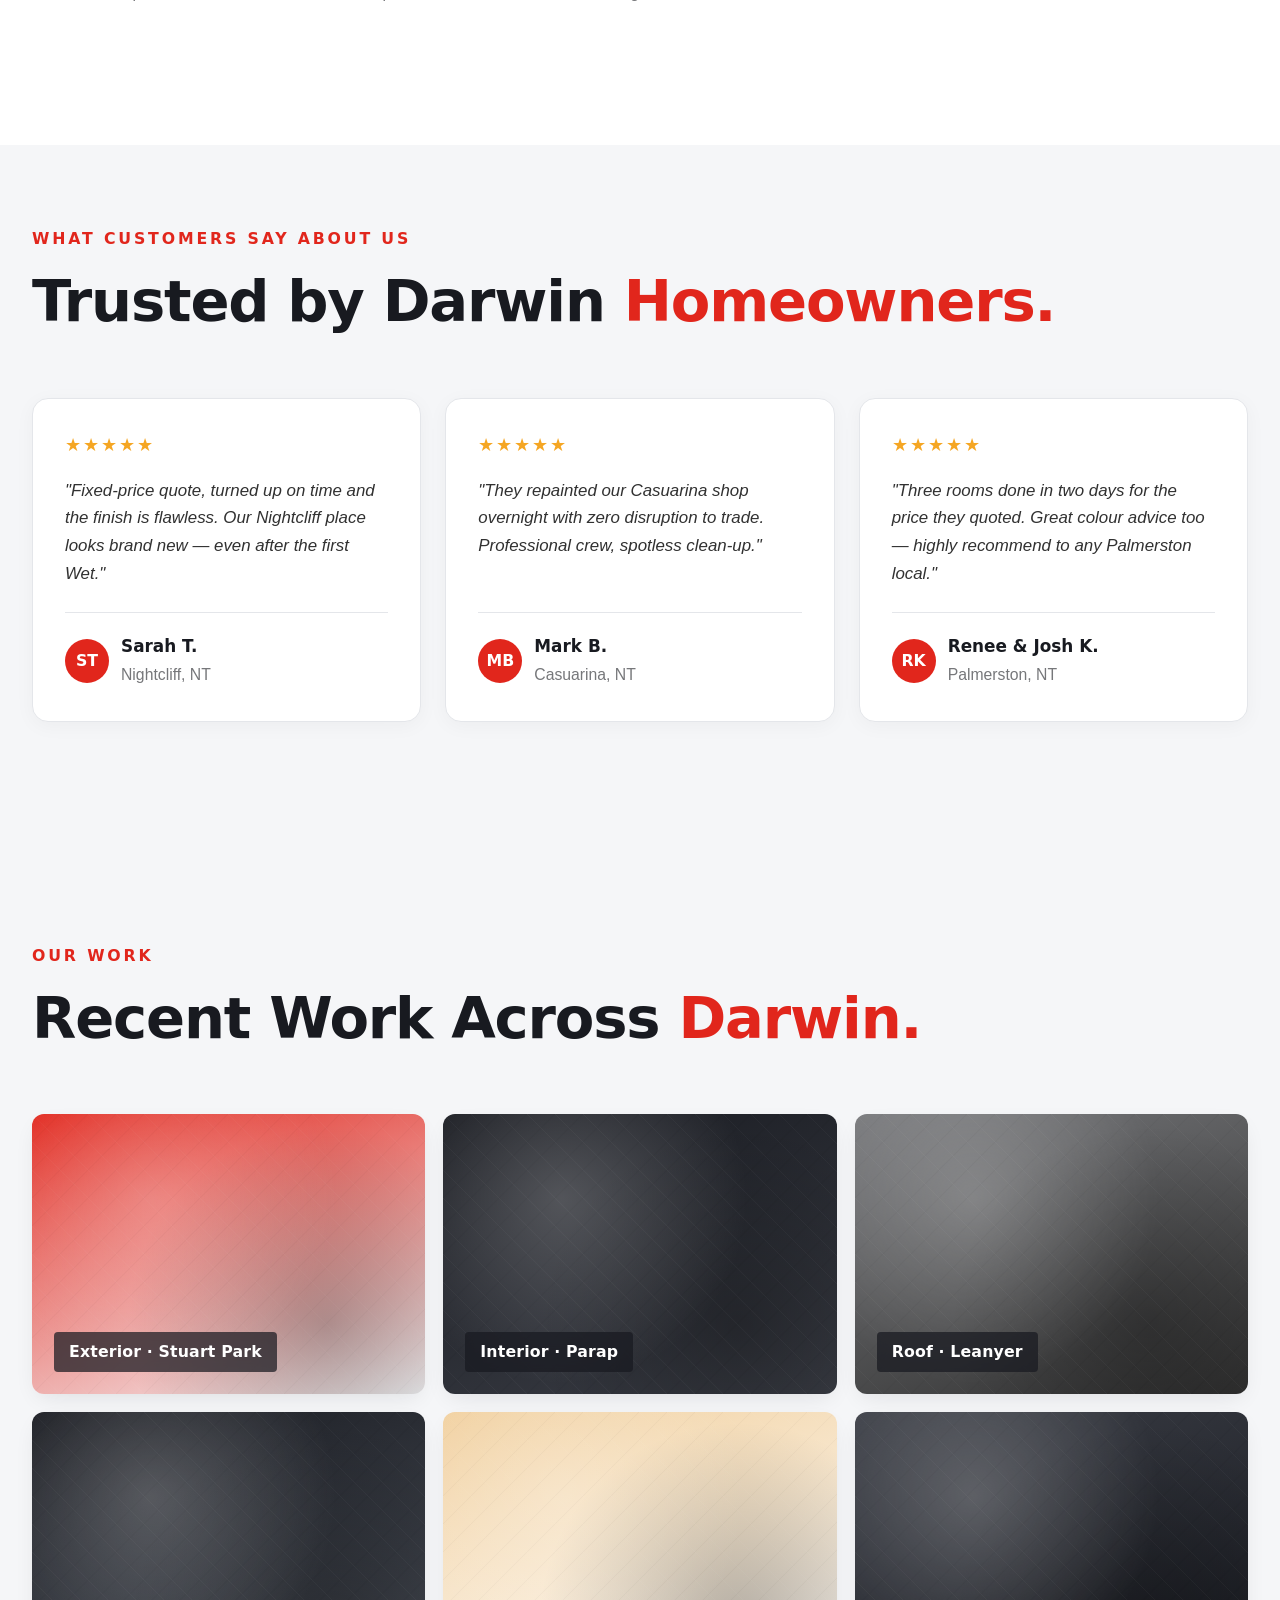
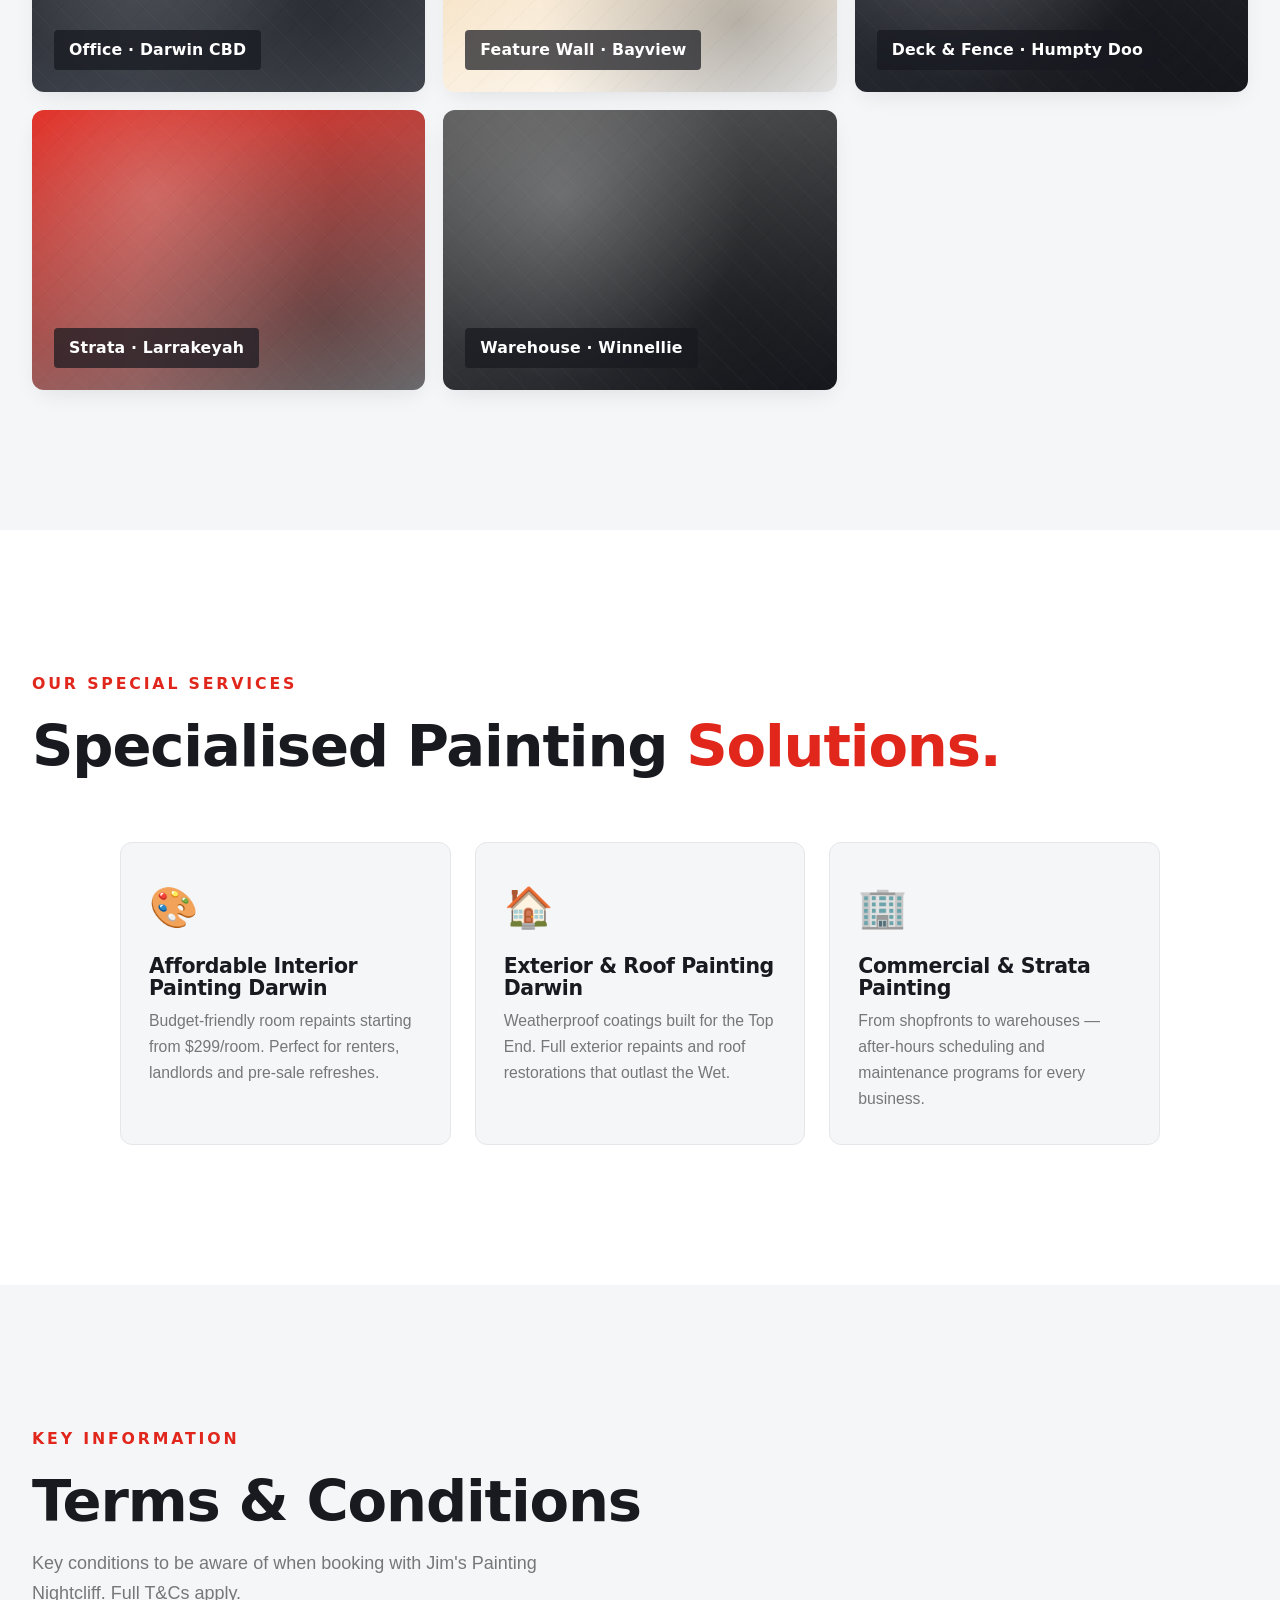
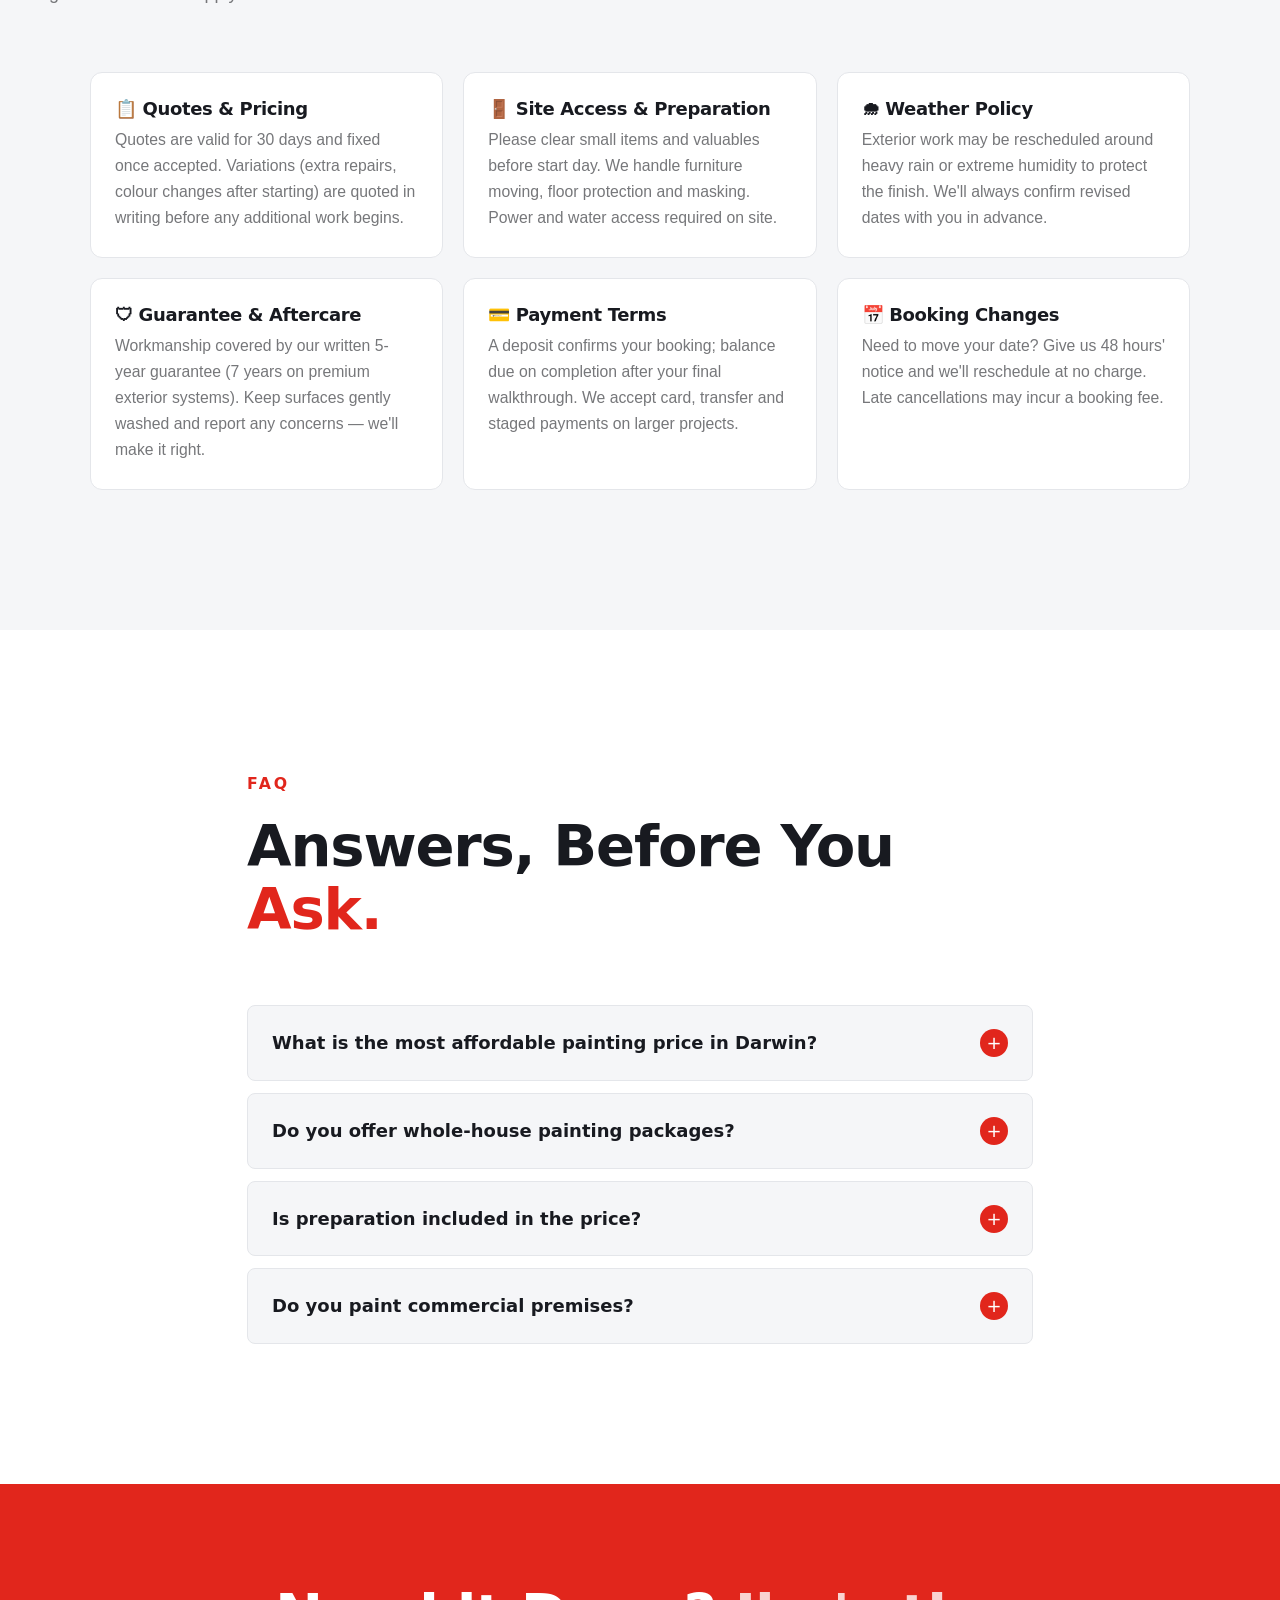
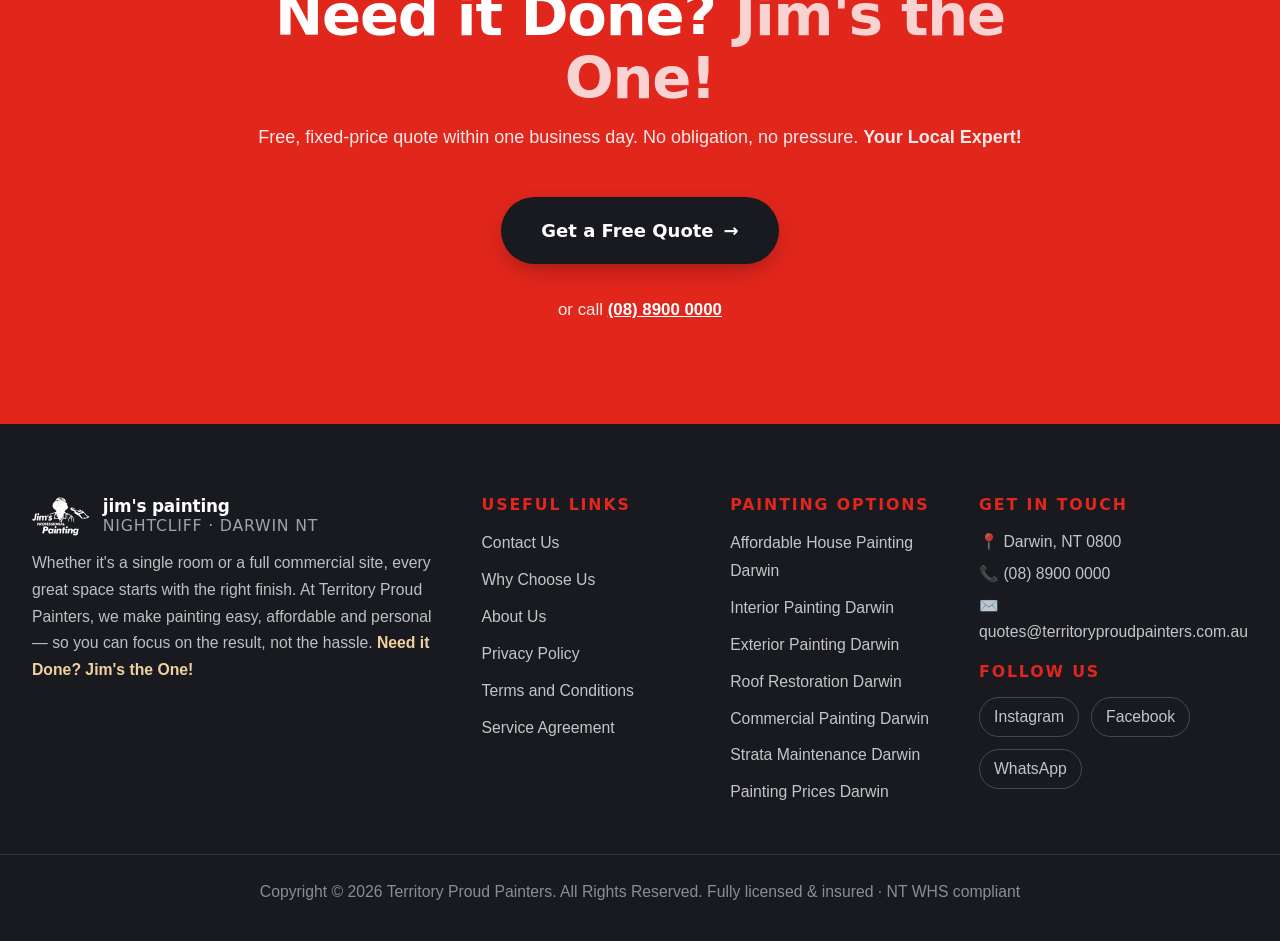
==== commit 76ffa3ab: "Typography: fluid clamp() scale, 14px floor, responsive on all devices - Fluid root: html font-size " ====
--- a/index.html
+++ b/index.html
@@ -13,7 +13,7 @@
 
 <link rel="canonical" href="https://jimspaintingnightcliff.com.au/">
 <link rel="preconnect" href="https://fonts.googleapis.com">
-<link rel="stylesheet" href="css/styles.css?v=jpn2">
+<link rel="stylesheet" href="css/styles.css?v=jpn3">
 
 <script type="application/ld+json">
 {
--- a/css/styles.css
+++ b/css/styles.css
@@ -43,17 +43,27 @@
   /* Easing */
   --ease-out: cubic-bezier(0.16, 1, 0.3, 1);
   --maxw: 1440px;
+
+  /* Fluid typographic scale (clamp-based; 14px floor enforced) */
+  --fs-display: clamp(2.5rem, 6vw, 5rem);          /* hero H1: 40 → 80px */
+  --fs-h2:      clamp(1.875rem, 4.5vw, 3.5rem);    /* section H2: 30 → 56px */
+  --fs-h3:      clamp(1.125rem, 1.6vw, 1.375rem);  /* card H3: 18 → 22px */
+  --fs-h4:      clamp(1rem, 1.2vw, 1.0625rem);     /* sub-heading: 16 → 17px */
+  --fs-sub:     clamp(1rem, 1.3vw, 1.2rem);        /* subtitle/lede: 16 → 19px */
+  --fs-body:    clamp(0.9375rem, 0.6vw, 1.0625rem);/* paragraph: 15 → 17px */
+  --fs-meta:    clamp(0.875rem, 0.4vw, 0.9375rem); /* meta/caption: 14 → 15px (min 14px) */
+  --fs-ui:      clamp(0.875rem, 0.3vw, 0.875rem);  /* eyebrow/label: 14px (min 14px) */
 }
 
 /* ---------- Reset ---------- */
 *,*::before,*::after { box-sizing: border-box; margin: 0; padding: 0; }
-html { scroll-behavior: smooth; }
+html { scroll-behavior: smooth; font-size: clamp(100%, 0.75em + 0.6vw, 112.5%); }
 body {
   font-family: var(--font-body);
   color: var(--charcoal);
   background: var(--bone);
   line-height: 1.65;
-  font-size: 17px;
+  font-size: var(--fs-body);
   -webkit-font-smoothing: antialiased;
   text-rendering: optimizeLegibility;
   overflow-x: hidden;
@@ -85,7 +95,7 @@
 /* ---------- Eyebrow + Section Head ---------- */
 .eyebrow {
   font-family: var(--font-head);
-  font-size: 0.72rem;
+  font-size: var(--fs-ui);
   font-weight: 700;
   text-transform: uppercase;
   letter-spacing: 0.18em;
@@ -95,15 +105,15 @@
 }
 .section-head { margin-bottom: 64px; }
 .section-head h2 {
-  font-size: clamp(2.2rem, 5vw, 4rem);
+  font-size: var(--fs-h2);
   margin-bottom: 16px;
 }
-.section-sub { color: var(--charcoal-mid); font-size: 1.1rem; max-width: 540px; }
+.section-sub { color: var(--charcoal-mid); font-size: var(--fs-sub); max-width: 540px; }
 
 /* ---------- Buttons ---------- */
 .btn {
   display: inline-flex; align-items: center; gap: 10px;
-  font-family: var(--font-head); font-weight: 600; font-size: 1rem;
+  font-family: var(--font-head); font-weight: 600; font-size: var(--fs-body);
   padding: 15px 28px; border-radius: var(--r-pill);
   transition: all .3s var(--ease-out);
   white-space: nowrap; cursor: pointer;
@@ -113,13 +123,13 @@
 .btn-outline { background: transparent; color: var(--ink); border: 1.5px solid var(--ink); }
 .btn-outline:hover { background: var(--ink); color: var(--bone); }
 .btn-block { width: 100%; justify-content: center; margin-top: 24px; }
-.btn-lg { padding: 19px 40px; font-size: 1.1rem; }
+.btn-lg { padding: 19px 40px; font-size: var(--fs-sub); }
 .btn-back { background: transparent; color: var(--charcoal-mid); padding: 15px 8px; font-weight: 600; }
 .btn-back:hover { color: var(--ink); }
 
 .btn-link {
   display: inline-flex; align-items: center; gap: 8px;
-  font-family: var(--font-head); font-weight: 600; font-size: 1rem;
+  font-family: var(--font-head); font-weight: 600; font-size: var(--fs-body);
   color: var(--ink); padding: 15px 0; position: relative;
 }
 .btn-link .line { width: 24px; height: 1.5px; background: var(--ink); transition: width .3s var(--ease-out); }
@@ -146,11 +156,11 @@
 .header-row { display: flex; align-items: center; justify-content: space-between; height: 78px; }
 .brand { display: flex; align-items: center; gap: 12px; color: var(--ink); }
 .brand-logo { height: 44px; width: auto; }
-.brand-text { font-family: var(--font-head); font-size: 1rem; font-weight: 600; letter-spacing: -0.01em; line-height: 1.2; }
+.brand-text { font-family: var(--font-head); font-size: var(--fs-body); font-weight: 600; letter-spacing: -0.01em; line-height: 1.2; }
 .brand-text strong { color: var(--jims-red); font-weight: 800; }
-.brand-text small { display: block; font-size: 0.72rem; font-weight: 500; color: var(--charcoal-mid); letter-spacing: 0.05em; }
+.brand-text small { display: block; font-size: var(--fs-ui); font-weight: 500; color: var(--charcoal-mid); letter-spacing: 0.05em; }
 .nav { display: flex; align-items: center; gap: 32px; }
-.nav a { font-weight: 500; font-size: 0.96rem; color: var(--charcoal); transition: color .2s; position: relative; }
+.nav a { font-weight: 500; font-size: var(--fs-body); color: var(--charcoal); transition: color .2s; position: relative; }
 .nav a:hover { color: var(--jims-red); }
 .nav-phone { font-weight: 600; }
 .nav-cta {
@@ -172,19 +182,19 @@
 }
 .hero-copy { padding-right: 20px; }
 .hero-copy h1 {
-	  font-size: clamp(2.8rem, 7vw, 5rem);
+  font-size: var(--fs-display);
   line-height: 1;
   margin: 8px 0 24px;
   font-weight: 800;
 }
 .hero-sub {
-  font-size: 1.2rem; color: var(--charcoal-mid); max-width: 480px; margin-bottom: 28px;
+  font-size: var(--fs-sub); color: var(--charcoal-mid); max-width: 480px; margin-bottom: 28px;
 }
 .hero-sub strong { color: var(--ink); font-weight: 700; }
 
 .hero-trust {
   display: flex; flex-wrap: wrap; align-items: center; gap: 12px;
-  font-size: 0.92rem; color: var(--charcoal-mid); margin-bottom: 32px;
+  font-size: var(--fs-meta); color: var(--charcoal-mid); margin-bottom: 32px;
 }
 .hero-trust strong { color: var(--ink); }
 
@@ -195,7 +205,7 @@
   display: flex; flex-wrap: wrap; gap: 20px; margin-top: 36px; padding-top: 28px;
   border-top: 1px solid var(--line);
 }
-.f-badge { display: flex; align-items: center; gap: 10px; font-size: 0.86rem; font-weight: 600; color: var(--charcoal); }
+.f-badge { display: flex; align-items: center; gap: 10px; font-size: var(--fs-meta); font-weight: 600; color: var(--charcoal); }
 .f-badge svg { width: 22px; height: 22px; color: var(--jims-red); flex-shrink: 0; }
 
 /* ---------- Quote Form Card (offset, overlapping) ---------- */
@@ -210,17 +220,17 @@
   margin-top: 40px;
 }
 .qc-head { display: flex; justify-content: space-between; align-items: baseline; margin-bottom: 8px; }
-.qc-head h2 { font-size: 1.4rem; }
+.qc-head h2 { font-size: var(--fs-h3); }
 .step-pill {
-  font-size: 0.72rem; font-weight: 700; text-transform: uppercase;
+  font-size: var(--fs-ui); font-weight: 700; text-transform: uppercase;
   letter-spacing: 0.1em; color: var(--jims-red);
   background: rgba(225,38,28,.1); padding: 5px 12px; border-radius: var(--r-pill);
 }
 .fstep { display: none; animation: fadeUp .45s var(--ease-out); }
 .fstep.active { display: block; }
-.fstep-title { font-family: var(--font-head); font-size: 1.15rem; margin-bottom: 16px; color: var(--ink); }
-
-.lbl { display: block; font-size: 0.8rem; font-weight: 700; text-transform: uppercase; letter-spacing: 0.08em; color: var(--ink); margin: 16px 0 7px; }
+.fstep-title { font-family: var(--font-head); font-size: var(--fs-h4); margin-bottom: 16px; color: var(--ink); }
+
+.lbl { display: block; font-size: var(--fs-ui); font-weight: 700; text-transform: uppercase; letter-spacing: 0.08em; color: var(--ink); margin: 16px 0 7px; }
 .req { color: var(--jims-red); }
 .grid-2 { display: grid; grid-template-columns: 1fr 1fr; gap: 14px; }
 input[type="text"], input[type="email"], input[type="tel"], input[type="date"], select {
@@ -235,21 +245,21 @@
 .chips input { position: absolute; opacity: 0; width: 0; height: 0; }
 .chips label {
   padding: 9px 12px; border: 1.5px solid var(--line); border-radius: var(--r-pill);
-  font-size: 0.88rem; font-weight: 600; cursor: pointer; transition: all .2s var(--ease-out);
+  font-size: var(--fs-meta); font-weight: 600; cursor: pointer; transition: all .2s var(--ease-out);
   background: var(--bone);
 }
 .chips input:checked + label { background: var(--jims-red); border-color: var(--jims-red); color: var(--bone); }
 
 .factions { display: flex; gap: 12px; margin-top: 22px; }
 .factions .btn-primary { flex: 1; justify-content: center; }
-.prefer-call { font-size: 0.84rem; color: var(--charcoal-mid); text-align: center; margin-top: 14px; }
+.prefer-call { font-size: var(--fs-meta); color: var(--charcoal-mid); text-align: center; margin-top: 14px; }
 .prefer-call a { color: var(--jims-red); font-weight: 700; }
-.guarantee-line { font-size: 0.8rem; color: var(--ink); text-align: center; margin-top: 12px; font-weight: 500; }
+.guarantee-line { font-size: var(--fs-meta); color: var(--ink); text-align: center; margin-top: 12px; font-weight: 500; }
 
 .fsuccess { display: none; text-align: center; padding: 24px 8px; }
 .fsuccess.show { display: block; animation: fadeUp .5s var(--ease-out); }
-.fsuccess h3 { font-family: var(--font-head); color: var(--ink); margin: 14px 0 6px; font-size: 1.3rem; }
-.fsuccess p { color: var(--charcoal-mid); font-size: 0.95rem; }
+.fsuccess h3 { font-family: var(--font-head); color: var(--ink); margin: 14px 0 6px; font-size: var(--fs-h4); }
+.fsuccess p { color: var(--charcoal-mid); font-size: var(--fs-body); }
 
 /* ---------- What You Get With Every Booking ---------- */
 .you-get { background: var(--cloud); }
@@ -264,8 +274,8 @@
   background: linear-gradient(180deg, var(--jims-red), var(--jims-gold));
 }
 .youget-card:hover { transform: translateY(-6px); box-shadow: var(--shadow-card); }
-.youget-card h3 { font-size: 1.4rem; margin-bottom: 14px; color: var(--ink); }
-.youget-card p { color: var(--charcoal-mid); font-size: 0.98rem; line-height: 1.7; margin: 0; }
+.youget-card h3 { font-size: var(--fs-h3); margin-bottom: 14px; color: var(--ink); }
+.youget-card p { color: var(--charcoal-mid); font-size: var(--fs-body); line-height: 1.7; margin: 0; }
 .youget-values {
   display: grid; grid-template-columns: repeat(4, 1fr); gap: 28px;
   border-top: 1px solid var(--line); padding-top: 48px;
@@ -276,11 +286,11 @@
   width: 58px; height: 58px; border-radius: 50%;
   background: var(--jims-gold); color: var(--ink); font-size: 1.6rem; margin-bottom: 18px;
 }
-.youget-value h4 { font-size: 1.05rem; margin-bottom: 10px; color: var(--ink); }
-.youget-value p { color: var(--charcoal-mid); font-size: 0.92rem; line-height: 1.65; margin: 0; }
+.youget-value h4 { font-size: var(--fs-h4); margin-bottom: 10px; color: var(--ink); }
+.youget-value p { color: var(--charcoal-mid); font-size: var(--fs-meta); line-height: 1.65; margin: 0; }
 
 /* ---------- Footer About blurb ---------- */
-.foot-about { color: rgba(255,255,255,.72); font-size: 0.92rem; line-height: 1.7; margin: 0; }
+.foot-about { color: rgba(255,255,255,.72); font-size: var(--fs-meta); line-height: 1.7; margin: 0; }
 
 /* ---------- Packages (3-tier) ---------- */
 .packages { background: var(--cloud); }
@@ -298,27 +308,27 @@
 }
 .pkg-featured:hover { transform: scale(1.04) translateY(-6px); }
 .pkg-tag {
-  display: inline-block; font-size: 0.72rem; font-weight: 700; text-transform: uppercase;
+  display: inline-block; font-size: var(--fs-ui); font-weight: 700; text-transform: uppercase;
   letter-spacing: 0.12em; color: var(--charcoal-mid); margin-bottom: 18px;
 }
 .pkg-tag-pop { color: var(--amber); }
 .pkg-price { display: flex; align-items: baseline; gap: 6px; margin-bottom: 20px; flex-wrap: wrap; }
-.pkg-price .cur { font-size: 0.9rem; color: var(--charcoal-mid); font-weight: 600; }
+.pkg-price .cur { font-size: var(--fs-meta); color: var(--charcoal-mid); font-weight: 600; }
 .pkg-featured .pkg-price .cur { color: rgba(255,255,255,.6); }
-.pkg-price .amt { font-family: var(--font-head); font-size: clamp(2.4rem, 4vw, 3.2rem); font-weight: 700; line-height: 1; color: var(--ink); }
+.pkg-price .amt { font-family: var(--font-head); font-size: var(--fs-h2); font-weight: 700; line-height: 1; color: var(--ink); }
 .pkg-featured .pkg-price .amt { color: var(--bone); }
-.pkg-price .unit { font-size: 1rem; color: var(--charcoal-mid); font-weight: 600; }
+.pkg-price .unit { font-size: var(--fs-body); color: var(--charcoal-mid); font-weight: 600; }
 .pkg-featured .pkg-price .unit { color: rgba(255,255,255,.6); }
-.pkg h3 { font-size: 1.35rem; margin-bottom: 8px; color: var(--ink); }
+.pkg h3 { font-size: var(--fs-h3); margin-bottom: 8px; color: var(--ink); }
 .pkg-featured h3 { color: var(--bone); }
-.pkg-desc { color: var(--charcoal-mid); font-size: 0.95rem; margin-bottom: 24px; }
+.pkg-desc { color: var(--charcoal-mid); font-size: var(--fs-body); margin-bottom: 24px; }
 .pkg-featured .pkg-desc { color: rgba(255,255,255,.75); }
 .pkg-list { display: grid; gap: 10px; margin-bottom: 28px; }
-.pkg-list li { font-size: 0.94rem; font-weight: 500; padding-left: 24px; position: relative; }
+.pkg-list li { font-size: var(--fs-meta); font-weight: 500; padding-left: 24px; position: relative; }
 .pkg-list li::before { content: "✓"; position: absolute; left: 0; color: var(--jims-red); font-weight: 700; }
 .pkg-featured .pkg-list li::before { color: var(--jims-red); }
 .pkg-featured .btn-primary { background: var(--jims-red); }
-.pkg-foot { text-align: center; margin-top: 40px; color: var(--charcoal-mid); font-size: 0.95rem; }
+.pkg-foot { text-align: center; margin-top: 40px; color: var(--charcoal-mid); font-size: var(--fs-body); }
 
 /* ---------- Process (numbered + line) ---------- */
 .process { background: var(--bone); }
@@ -336,11 +346,11 @@
   display: inline-flex; align-items: center; justify-content: center;
   width: 56px; height: 56px; border-radius: 50%;
   background: var(--bone); border: 1.5px solid var(--jims-red);
-  font-family: var(--font-head); font-size: 1.2rem; font-weight: 700; color: var(--jims-red);
+  font-family: var(--font-head); font-size: var(--fs-h4); font-weight: 700; color: var(--jims-red);
   margin-bottom: 18px;
 }
-.pstep h3 { font-size: 1.2rem; margin-bottom: 6px; }
-.pstep p { color: var(--charcoal-mid); font-size: 0.92rem; }
+.pstep h3 { font-size: var(--fs-h3); margin-bottom: 6px; }
+.pstep p { color: var(--charcoal-mid); font-size: var(--fs-meta); }
 
 /* ---------- Reviews (card grid) ---------- */
 .reviews {
@@ -369,9 +379,9 @@
   transform: translateY(-4px);
   box-shadow: 0 12px 40px rgba(0,0,0,.08);
 }
-.rc-stars { font-size: 1.1rem; color: var(--amber); letter-spacing: 2px; margin-bottom: 16px; }
+.rc-stars { font-size: var(--fs-sub); color: var(--amber); letter-spacing: 2px; margin-bottom: 16px; }
 .rc-quote {
-  font-size: 0.95rem;
+  font-size: var(--fs-body);
   line-height: 1.65;
   color: var(--charcoal);
   flex: 1;
@@ -389,11 +399,11 @@
   width: 44px; height: 44px; border-radius: 50%;
   background: var(--jims-red); color: var(--bone);
   display: flex; align-items: center; justify-content: center;
-  font-family: var(--font-head); font-weight: 700; font-size: 0.9rem;
+  font-family: var(--font-head); font-weight: 700; font-size: var(--fs-meta);
   flex-shrink: 0;
 }
-.rc-author strong { display: block; font-family: var(--font-head); font-size: 1rem; color: var(--ink); }
-.rc-author span { font-size: 0.82rem; color: var(--charcoal-mid); }
+.rc-author strong { display: block; font-family: var(--font-head); font-size: var(--fs-body); color: var(--ink); }
+.rc-author span { font-size: var(--fs-meta); color: var(--charcoal-mid); }
 
 /* ---------- Why (bento) ---------- */
 .why { background: var(--bone); }
@@ -408,15 +418,15 @@
 .bento-cell:hover { transform: translateY(-4px); }
 .bento-lg { grid-column: span 2; grid-row: span 2; background: var(--ink); color: var(--bone); border-color: var(--ink); }
 .bento-md { grid-column: span 2; }
-.bento-cell h3 { font-size: 1.4rem; margin-bottom: 10px; }
+.bento-cell h3 { font-size: var(--fs-h3); margin-bottom: 10px; }
 .bento-lg h3 { color: var(--bone); }
-.bento-cell p { color: var(--charcoal-mid); font-size: 0.95rem; }
+.bento-cell p { color: var(--charcoal-mid); font-size: var(--fs-body); }
 .bento-lg p { color: rgba(255,255,255,.75); }
 .bento-tags { display: flex; gap: 8px; flex-wrap: wrap; margin-top: 14px; }
-.bento-tags span { font-size: 0.76rem; font-weight: 600; padding: 5px 12px; border-radius: var(--r-pill); background: rgba(225,38,28,.1); color: var(--jims-red); }
+.bento-tags span { font-size: var(--fs-ui); font-weight: 600; padding: 5px 12px; border-radius: var(--r-pill); background: rgba(225,38,28,.1); color: var(--jims-red); }
 .bento-lg .bento-tags span { background: rgba(255,255,255,.15); color: var(--bone); }
-.bento-num { font-family: var(--font-head); font-size: 3rem; font-weight: 800; color: var(--jims-red); line-height: 1; }
-.bento-cell:has(.bento-num) p { font-size: 0.9rem; font-weight: 500; color: var(--charcoal); }
+.bento-num { font-family: var(--font-head); font-size: var(--fs-h2); font-weight: 800; color: var(--jims-red); line-height: 1; }
+.bento-cell:has(.bento-num) p { font-size: var(--fs-meta); font-weight: 500; color: var(--charcoal); }
 
 /* ---------- Gallery (editorial bento) ---------- */
 .gallery { background: var(--cloud); }
@@ -453,7 +463,7 @@
 }
 .photo-illus span {
   position: relative; z-index: 1;
-  font-family: var(--font-head); font-size: 0.95rem; font-weight: 600;
+  font-family: var(--font-head); font-size: var(--fs-meta); font-weight: 600;
   color: var(--bone); background: rgba(24,26,32,.72); padding: 7px 15px;
   border-radius: var(--r-sm); backdrop-filter: blur(8px);
   letter-spacing: 0.01em;
@@ -468,30 +478,30 @@
 .acc:hover { background: #eceef1; }
 .acc-h {
   width: 100%; text-align: left; padding: 22px 24px;
-  font-family: var(--font-head); font-size: 1.1rem; font-weight: 600; color: var(--ink);
+  font-family: var(--font-head); font-size: var(--fs-h4); font-weight: 600; color: var(--ink);
   display: flex; justify-content: space-between; align-items: center; gap: 16px;
 }
 .acc-i {
   flex-shrink: 0; width: 28px; height: 28px; border-radius: 50%;
   background: var(--jims-red); color: var(--bone);
   display: flex; align-items: center; justify-content: center;
-  font-size: 1.2rem; font-weight: 400; transition: transform .3s var(--ease-out);
+  font-size: var(--fs-h4); font-weight: 400; transition: transform .3s var(--ease-out);
 }
 .acc.open .acc-i { transform: rotate(45deg); }
 .acc-b { max-height: 0; overflow: hidden; transition: max-height .35s var(--ease-out); }
-.acc-b p { padding: 0 24px 22px; color: var(--charcoal-mid); font-size: 0.98rem; }
-.acc.open .acc-b { max-height: 220px; }
+.acc-b p { padding: 0 24px 22px; color: var(--charcoal-mid); font-size: var(--fs-body); }
+.acc.open .acc-b { max-height: 320px; }
 
 /* ---------- Final CTA ---------- */
 .final-cta { background: var(--jims-red); color: var(--bone); padding: 100px 0; }
 .final-cta .wrap { display: flex; flex-wrap: wrap; align-items: baseline; justify-content: center; gap: 12px; }
-.final-cta h2 { font-size: clamp(2.2rem, 5vw, 3.6rem); color: var(--bone); margin: 0; }
+.final-cta h2 { font-size: var(--fs-h2); color: var(--bone); margin: 0; }
 .final-cta h2 em { color: var(--bone); opacity: 0.8; }
-.final-cta p { color: rgba(255,255,255,.9); font-size: 1.1rem; margin: 0; }
+.final-cta p { color: rgba(255,255,255,.9); font-size: var(--fs-sub); margin: 0; }
 .final-cta .btn-primary { background: var(--ink); color: var(--bone); box-shadow: 0 8px 24px -8px rgba(0,0,0,.4); margin-top: 32px; }
 .final-cta .btn-primary:hover { background: #0f1115; }
 .final-cta .final-phone { flex: 1 1 100%; margin-top: 16px; }
-.final-phone { margin-top: 20px !important; font-size: 0.95rem !important; }
+.final-phone { margin-top: 20px !important; font-size: var(--fs-body) !important; }
 .final-phone a { color: var(--bone); font-weight: 700; text-decoration: underline; }
 
 /* ---------- Footer ---------- */
@@ -499,14 +509,14 @@
 .footer-grid { display: grid; grid-template-columns: 2fr 1fr 1fr 1.2fr; gap: 48px; margin-bottom: 48px; }
 .brand-foot { color: var(--bone); margin-bottom: 14px; display: flex; align-items: center; gap: 12px; }
 .brand-foot .brand-logo { height: 40px; filter: brightness(0) invert(1); }
-.foot-tag { font-size: 0.92rem; max-width: 280px; margin-top: 8px; }
-.foot-col h4 { font-family: var(--font-head); font-size: 0.78rem; font-weight: 700; text-transform: uppercase; letter-spacing: 0.12em; color: var(--jims-red); margin-bottom: 16px; }
+.foot-tag { font-size: var(--fs-meta); max-width: 280px; margin-top: 8px; }
+.foot-col h4 { font-family: var(--font-head); font-size: var(--fs-ui); font-weight: 700; text-transform: uppercase; letter-spacing: 0.12em; color: var(--jims-red); margin-bottom: 16px; }
 .foot-col ul { display: grid; gap: 9px; }
-.foot-col a { font-size: 0.94rem; transition: color .2s; }
+.foot-col a { font-size: var(--fs-meta); transition: color .2s; }
 .foot-col a:hover { color: var(--bone); }
-.foot-col p { font-size: 0.94rem; margin-bottom: 6px; }
+.foot-col p { font-size: var(--fs-meta); margin-bottom: 6px; }
 .foot-bottom { border-top: 1px solid rgba(255,255,255,.1); padding-top: 24px; text-align: center; }
-.foot-bottom p { font-size: 0.82rem; color: rgba(255,255,255,.5); margin-bottom: 4px; }
+.foot-bottom p { font-size: var(--fs-meta); color: rgba(255,255,255,.5); margin-bottom: 4px; }
 .foot-bottom .ack { font-style: italic; }
 
 /* ---------- Floating CTA ---------- */
@@ -529,24 +539,233 @@
 /* ---------- Animations ---------- */
 @keyframes fadeUp { from { opacity: 0; transform: translateY(12px); } to { opacity: 1; transform: none; } }
 
-/* ---------- Responsive ---------- */
+
+/* ============================================================
+   NEW SECTIONS — Welcome, Services strip, About, Package tabs,
+   Why-grid, Areas, Special services, Key info
+   ============================================================ */
+
+/* ---------- Welcome / Intro (4 CTA cards) ---------- */
+.welcome { background: var(--cloud); }
+.cta-cards { display: grid; grid-template-columns: repeat(4, 1fr); gap: 20px; max-width: 1100px; margin: 0 auto; }
+.cta-card {
+  background: var(--bone); border: 1px solid var(--line); border-radius: var(--r-lg); padding: 28px 24px;
+  text-align: center; transition: transform .3s var(--ease-out), box-shadow .3s var(--ease-out), border-color .3s;
+  display: flex; flex-direction: column; align-items: center;
+}
+.cta-card:hover { transform: translateY(-4px); box-shadow: var(--shadow-soft); border-color: var(--jims-red); }
+.cta-icon { font-size: 2rem; margin-bottom: 12px; }
+.cta-card h3 { font-size: var(--fs-h4); margin-bottom: 6px; }
+.cta-card p { font-size: var(--fs-meta); color: var(--charcoal-mid); }
+
+/* ---------- Services strip ---------- */
+.services-strip { background: var(--jims-red); padding: 28px 0; }
+.service-buttons { display: flex; justify-content: center; gap: 16px; flex-wrap: wrap; }
+.service-btn {
+  background: var(--bone); color: var(--jims-red) !important; padding: 12px 28px; border-radius: var(--r-pill);
+  font-family: var(--font-head); font-weight: 600; font-size: var(--fs-body); transition: transform .2s var(--ease-out);
+}
+.service-btn:hover { transform: translateY(-2px); }
+
+/* ---------- About ---------- */
+.about {
+  background: linear-gradient(135deg, var(--cloud) 0%, var(--bone) 100%);
+  padding: 80px 0;
+  position: relative;
+  overflow: hidden;
+}
+.about::before {
+  content: ""; position: absolute; inset: 0;
+  background: radial-gradient(ellipse at 80% 40%, rgba(225,38,28,.04) 0%, transparent 70%);
+  pointer-events: none;
+}
+.about-grid {
+  display: grid;
+  grid-template-columns: 1fr 1fr;
+  gap: 60px;
+  align-items: center;
+}
+.about-copy h2 { margin-bottom: 20px; }
+.about-copy p { color: var(--charcoal); font-size: var(--fs-body); line-height: 1.7; }
+.about-copy p + p { margin-top: 14px; }
+.about-sub {
+  font-family: var(--font-head);
+  font-size: var(--fs-sub);
+  margin: 28px 0 14px;
+  color: var(--jims-red);
+  text-transform: uppercase;
+  letter-spacing: 0.5px;
+}
+.spec-list { display: flex; flex-wrap: wrap; gap: 10px; margin: 0; }
+.spec-list li {
+  background: var(--jims-red);
+  color: var(--bone);
+  padding: 7px 16px;
+  border-radius: 50px;
+  font-size: var(--fs-meta);
+  font-weight: 600;
+  list-style: none;
+}
+.spec-list li::before { display: none; }
+.about-cta-line { margin: 24px 0 0; color: var(--charcoal); font-size: var(--fs-body); line-height: 1.7; font-weight: 600; }
+.section-tagline {
+  font-family: var(--font-head); font-size: var(--fs-ui); font-weight: 700;
+  text-transform: uppercase; letter-spacing: 0.16em; color: var(--jims-red);
+  margin-top: 18px;
+}
+
+/* About visual cards */
+.about-visual {
+  display: grid;
+  grid-template-columns: 1fr 1fr;
+  gap: 16px;
+}
+.about-card {
+  background: var(--bone);
+  border-radius: 16px;
+  padding: 28px 20px;
+  text-align: center;
+  box-shadow: 0 4px 20px rgba(0,0,0,.06);
+  border: 1px solid var(--line);
+  transition: transform .3s var(--ease-out), box-shadow .3s var(--ease-out);
+}
+.about-card:hover {
+  transform: translateY(-4px);
+  box-shadow: 0 8px 32px rgba(0,0,0,.1);
+}
+.about-card-num {
+  display: block;
+  font-family: var(--font-head);
+  font-size: 2rem;
+  font-weight: 700;
+  color: var(--jims-red);
+  line-height: 1.1;
+}
+.about-card-label {
+  display: block;
+  font-size: var(--fs-meta);
+  color: var(--charcoal-mid);
+  margin-top: 4px;
+  font-weight: 500;
+}
+
+/* ---------- Package tabs ---------- */
+.pkg-tabs {
+  display: flex; flex-wrap: wrap; justify-content: center; gap: 8px; margin-bottom: 36px;
+  border-bottom: 2px solid var(--line); padding-bottom: 0;
+}
+.pkg-tab {
+  padding: 12px 22px; border-radius: var(--r-pill) var(--r-pill) 0 0;
+  font-family: var(--font-head); font-weight: 600; font-size: var(--fs-meta); color: var(--charcoal-mid);
+  background: transparent; border: 2px solid transparent; border-bottom: none;
+  transition: all .2s var(--ease-out); cursor: pointer; margin-bottom: -2px;
+}
+.pkg-tab:hover { color: var(--jims-red); }
+.pkg-tab.active { color: var(--bone); background: var(--jims-red); border-color: var(--jims-red); }
+
+.pkg-panels { position: relative; }
+.pkg-panel { display: none; animation: fadeUp .4s var(--ease-out); }
+.pkg-panel.active { display: block; }
+.pkg-detail { display: grid; grid-template-columns: 1fr 1fr; gap: 40px; align-items: center; max-width: 1040px; margin: 0 auto; }
+.pkg-detail + .pkg-detail { margin-top: 56px; padding-top: 56px; border-top: 1px solid var(--line); }
+.pkg-info { padding: 16px 0; }
+.pkg-info .pkg-tag {
+  display: inline-block; font-size: var(--fs-ui); font-weight: 700; text-transform: uppercase;
+  letter-spacing: 0.12em; color: var(--jims-red); background: rgba(225,38,28,.1);
+  padding: 5px 12px; border-radius: var(--r-pill); margin-bottom: 16px;
+}
+.pkg-info .pkg-tag-pop { background: var(--jims-gold); color: var(--ink); }
+.pkg-info .pkg-price { display: flex; align-items: baseline; gap: 6px; margin-bottom: 16px; }
+.pkg-info .pkg-price .cur { font-size: var(--fs-meta); color: var(--charcoal-mid); font-weight: 600; }
+.pkg-info .pkg-price .amt { font-family: var(--font-head); font-size: var(--fs-h2); font-weight: 700; color: var(--jims-red); line-height: 1; }
+.pkg-info .pkg-price .unit { font-size: var(--fs-body); color: var(--charcoal-mid); font-weight: 600; }
+.pkg-info h3 { font-size: var(--fs-h3); margin-bottom: 10px; }
+.pkg-info .pkg-desc { color: var(--charcoal-mid); font-size: var(--fs-body); margin-bottom: 20px; }
+.pkg-features { display: grid; grid-template-columns: 1fr 1fr; gap: 10px; margin-bottom: 24px; list-style: none; padding: 0; }
+.pkg-features li { display: flex; align-items: center; gap: 8px; font-size: var(--fs-meta); font-weight: 600; color: var(--ink); }
+.feat-ico { display: inline-flex; align-items: center; justify-content: center; width: 28px; height: 28px; border-radius: 50%; background: rgba(225,38,28,.1); color: var(--jims-red); font-size: var(--fs-meta); flex-shrink: 0; }
+.pkg-note { font-size: var(--fs-meta); color: var(--charcoal-mid); margin-top: 16px; }
+.pkg-photo { border-radius: var(--r-lg); box-shadow: var(--shadow-card); min-height: 340px; }
+
+/* ---------- Why Choose Us (5 cards) ---------- */
+.why { background: var(--bone); }
+.why-grid { display: grid; grid-template-columns: repeat(3, 1fr); gap: 24px; max-width: 1100px; margin: 0 auto; }
+.why-grid .why-card:nth-child(5) { grid-column: span 1; }
+.why-grid .why-card:nth-child(4) { grid-column: span 2; }
+.why-card {
+  background: var(--cloud); border: 1px solid var(--line); border-radius: var(--r-lg); padding: 28px;
+  transition: transform .3s var(--ease-out);
+}
+.why-card:hover { transform: translateY(-4px); }
+.why-ico { font-size: 2rem; display: block; margin-bottom: 14px; }
+.why-card h3 { font-size: var(--fs-h3); margin-bottom: 8px; }
+.why-card p { color: var(--charcoal-mid); font-size: var(--fs-meta); }
+.why-extras { display: flex; flex-wrap: wrap; gap: 16px; justify-content: center; margin-top: 32px; padding-top: 28px; border-top: 1px solid var(--line); }
+.why-extra { display: flex; align-items: center; gap: 8px; font-family: var(--font-head); font-weight: 600; font-size: var(--fs-meta); color: var(--charcoal); }
+.why-ico-sm { font-size: 1.1rem; }
+
+/* ---------- Service areas ---------- */
+.areas { background: var(--cloud); }
+.areas-grid { display: flex; flex-wrap: wrap; justify-content: center; gap: 12px; margin-top: 28px; }
+.area {
+  background: var(--bone); border: 1px solid var(--line); border-radius: var(--r-pill);
+  padding: 10px 22px; font-family: var(--font-head); font-weight: 600; color: var(--ink);
+}
+
+/* ---------- Special services ---------- */
+.special-services { background: var(--bone); }
+.ss-grid { display: grid; grid-template-columns: repeat(3, 1fr); gap: 24px; max-width: 1040px; margin: 0 auto; }
+.ss-card {
+  background: var(--cloud); border: 1px solid var(--line); border-radius: var(--r-lg); padding: 32px 28px;
+  transition: transform .3s var(--ease-out);
+}
+.ss-card:hover { transform: translateY(-4px); }
+.ss-ico { font-size: 2.2rem; display: block; margin-bottom: 14px; }
+.ss-card h3 { font-size: var(--fs-h3); margin-bottom: 8px; }
+.ss-card p { color: var(--charcoal-mid); font-size: var(--fs-meta); }
+
+/* ---------- Key info / T&Cs ---------- */
+.key-info { background: var(--cloud); }
+.ki-grid { display: grid; grid-template-columns: repeat(3, 1fr); gap: 20px; max-width: 1100px; margin: 0 auto; }
+.ki-card { background: var(--bone); border: 1px solid var(--line); border-radius: var(--r-lg); padding: 26px 24px; }
+.ki-card h3 { font-size: var(--fs-h4); margin-bottom: 8px; }
+.ki-card p { color: var(--charcoal-mid); font-size: var(--fs-meta); }
+
+/* ---------- Footer social ---------- */
+.follow-title { margin-top: 18px; }
+.social { display: flex; gap: 12px; flex-wrap: wrap; }
+.social-link {
+  font-size: var(--fs-meta); padding: 6px 14px; border: 1px solid rgba(255,255,255,.2); border-radius: var(--r-pill);
+  transition: all .2s; color: rgba(255,255,255,.75);
+}
+.social-link:hover { background: var(--jims-red); border-color: var(--jims-red); color: var(--bone); }
+
+/* ---------- Responsive (must come AFTER all base rules so overrides win) ---------- */
 @media (max-width: 1024px) {
   .hero-grid { grid-template-columns: 1fr; gap: 30px; }
   .hero-copy { padding-right: 0; }
   .quote-card { margin-top: 0; max-width: 560px; margin-inline: auto; }
-  .stat-grid { grid-template-columns: repeat(2, 1fr); gap: 48px; }
   .pkg-row { grid-template-columns: 1fr; max-width: 480px; }
   .pkg-featured { transform: none; }
   .pkg-featured:hover { transform: translateY(-6px); }
+  .pkg-detail { grid-template-columns: 1fr; }
+  .pkg-photo { min-height: 240px; order: -1; }
+  .pkg-features { grid-template-columns: 1fr; }
   .bento { grid-template-columns: repeat(2, 1fr); }
   .bento-lg { grid-column: span 2; grid-row: span 1; }
   .bento-md { grid-column: span 2; }
   .gallery-bento { grid-template-columns: repeat(2, 1fr); }
   .gtile { min-height: 220px; }
-	  .process-track { grid-template-columns: repeat(2, 1fr); gap: 40px; }
-	  .process-line { display: none; }
-	  .review-grid { grid-template-columns: repeat(2, 1fr); }
-	  .footer-grid { grid-template-columns: 1fr 1fr; gap: 36px; }
+  .process-track { grid-template-columns: repeat(3, 1fr); gap: 32px; }
+  .process-line { display: none; }
+  .review-grid { grid-template-columns: repeat(2, 1fr); }
+  .cta-cards { grid-template-columns: repeat(2, 1fr); }
+  .why-grid { grid-template-columns: repeat(2, 1fr); }
+  .why-grid .why-card:nth-child(4) { grid-column: span 1; }
+  .why-grid .why-card:nth-child(5) { grid-column: span 2; }
+  .ss-grid { grid-template-columns: 1fr; max-width: 480px; }
+  .ki-grid { grid-template-columns: repeat(2, 1fr); }
+  .footer-grid { grid-template-columns: 1fr 1fr; gap: 36px; }
 }
 @media (max-width: 720px) {
   .wrap { padding: 0 22px; }
@@ -559,235 +778,13 @@
   .nav a:last-child { border-bottom: none; }
   .nav-cta { text-align: center; }
   .burger { display: flex; }
-	  .grid-2 { grid-template-columns: 1fr; }
-		  .about-grid { grid-template-columns: 1fr; gap: 40px; }
-		  .about-visual { grid-template-columns: 1fr 1fr; }
-		  .review-grid { grid-template-columns: 1fr; }
-	  .hero-copy h1 { font-size: 2.6rem; }
-  body { padding-bottom: 76px; }
-  .footer-grid { grid-template-columns: 1fr; }
-}
-
-/* ---------- Reduced motion ---------- */
-@media (prefers-reduced-motion: reduce) {
-  *, *::before, *::after { animation-duration: .01ms !important; transition-duration: .01ms !important; scroll-behavior: auto !important; }
-  .reveal { opacity: 1; transform: none; }
-}
-
-/* ============================================================
-   NEW SECTIONS — Welcome, Services strip, About, Package tabs,
-   Why-grid, Areas, Special services, Key info
-   ============================================================ */
-
-/* ---------- Welcome / Intro (4 CTA cards) ---------- */
-.welcome { background: var(--cloud); }
-.cta-cards { display: grid; grid-template-columns: repeat(4, 1fr); gap: 20px; max-width: 1100px; margin: 0 auto; }
-.cta-card {
-  background: var(--bone); border: 1px solid var(--line); border-radius: var(--r-lg); padding: 28px 24px;
-  text-align: center; transition: transform .3s var(--ease-out), box-shadow .3s var(--ease-out), border-color .3s;
-  display: flex; flex-direction: column; align-items: center;
-}
-.cta-card:hover { transform: translateY(-4px); box-shadow: var(--shadow-soft); border-color: var(--jims-red); }
-.cta-icon { font-size: 2rem; margin-bottom: 12px; }
-.cta-card h3 { font-size: 1.1rem; margin-bottom: 6px; }
-.cta-card p { font-size: 0.9rem; color: var(--charcoal-mid); }
-
-/* ---------- Services strip ---------- */
-.services-strip { background: var(--jims-red); padding: 28px 0; }
-.service-buttons { display: flex; justify-content: center; gap: 16px; flex-wrap: wrap; }
-.service-btn {
-  background: var(--bone); color: var(--jims-red) !important; padding: 12px 28px; border-radius: var(--r-pill);
-  font-family: var(--font-head); font-weight: 600; font-size: 0.95rem; transition: transform .2s var(--ease-out);
-}
-.service-btn:hover { transform: translateY(-2px); }
-
-/* ---------- About ---------- */
-.about {
-  background: linear-gradient(135deg, var(--cloud) 0%, var(--bone) 100%);
-  padding: 80px 0;
-  position: relative;
-  overflow: hidden;
-}
-.about::before {
-  content: ""; position: absolute; inset: 0;
-  background: radial-gradient(ellipse at 80% 40%, rgba(225,38,28,.04) 0%, transparent 70%);
-  pointer-events: none;
-}
-.about-grid {
-  display: grid;
-  grid-template-columns: 1fr 1fr;
-  gap: 60px;
-  align-items: center;
-}
-.about-copy h2 { margin-bottom: 20px; }
-.about-copy p { color: var(--charcoal); font-size: 1.02rem; line-height: 1.7; }
-.about-copy p + p { margin-top: 14px; }
-.about-sub {
-  font-family: var(--font-head);
-  font-size: 1.1rem;
-  margin: 28px 0 14px;
-  color: var(--jims-red);
-  text-transform: uppercase;
-  letter-spacing: 0.5px;
-}
-.spec-list { display: flex; flex-wrap: wrap; gap: 10px; margin: 0; }
-.spec-list li {
-  background: var(--jims-red);
-  color: var(--bone);
-  padding: 7px 16px;
-  border-radius: 50px;
-  font-size: 0.85rem;
-  font-weight: 600;
-  list-style: none;
-}
-.spec-list li::before { display: none; }
-.about-cta-line { margin: 24px 0 0; color: var(--charcoal); font-size: 1.02rem; line-height: 1.7; font-weight: 600; }
-.section-tagline {
-  font-family: var(--font-head); font-size: 0.8rem; font-weight: 700;
-  text-transform: uppercase; letter-spacing: 0.16em; color: var(--jims-red);
-  margin-top: 18px;
-}
-
-/* About visual cards */
-.about-visual {
-  display: grid;
-  grid-template-columns: 1fr 1fr;
-  gap: 16px;
-}
-.about-card {
-  background: var(--bone);
-  border-radius: 16px;
-  padding: 28px 20px;
-  text-align: center;
-  box-shadow: 0 4px 20px rgba(0,0,0,.06);
-  border: 1px solid var(--line);
-  transition: transform .3s var(--ease-out), box-shadow .3s var(--ease-out);
-}
-.about-card:hover {
-  transform: translateY(-4px);
-  box-shadow: 0 8px 32px rgba(0,0,0,.1);
-}
-.about-card-num {
-  display: block;
-  font-family: var(--font-head);
-  font-size: 2rem;
-  font-weight: 700;
-  color: var(--jims-red);
-  line-height: 1.1;
-}
-.about-card-label {
-  display: block;
-  font-size: 0.82rem;
-  color: var(--charcoal-mid);
-  margin-top: 4px;
-  font-weight: 500;
-}
-
-/* ---------- Package tabs ---------- */
-.pkg-tabs {
-  display: flex; flex-wrap: wrap; justify-content: center; gap: 8px; margin-bottom: 36px;
-  border-bottom: 2px solid var(--line); padding-bottom: 0;
-}
-.pkg-tab {
-  padding: 12px 22px; border-radius: var(--r-pill) var(--r-pill) 0 0;
-  font-family: var(--font-head); font-weight: 600; font-size: 0.92rem; color: var(--charcoal-mid);
-  background: transparent; border: 2px solid transparent; border-bottom: none;
-  transition: all .2s var(--ease-out); cursor: pointer; margin-bottom: -2px;
-}
-.pkg-tab:hover { color: var(--jims-red); }
-.pkg-tab.active { color: var(--bone); background: var(--jims-red); border-color: var(--jims-red); }
-
-.pkg-panels { position: relative; }
-.pkg-panel { display: none; animation: fadeUp .4s var(--ease-out); }
-.pkg-panel.active { display: block; }
-.pkg-detail { display: grid; grid-template-columns: 1fr 1fr; gap: 40px; align-items: center; max-width: 1040px; margin: 0 auto; }
-.pkg-detail + .pkg-detail { margin-top: 56px; padding-top: 56px; border-top: 1px solid var(--line); }
-.pkg-info { padding: 16px 0; }
-.pkg-info .pkg-tag {
-  display: inline-block; font-size: 0.72rem; font-weight: 700; text-transform: uppercase;
-  letter-spacing: 0.12em; color: var(--jims-red); background: rgba(225,38,28,.1);
-  padding: 5px 12px; border-radius: var(--r-pill); margin-bottom: 16px;
-}
-.pkg-info .pkg-tag-pop { background: var(--jims-gold); color: var(--ink); }
-.pkg-info .pkg-price { display: flex; align-items: baseline; gap: 6px; margin-bottom: 16px; }
-.pkg-info .pkg-price .cur { font-size: 0.9rem; color: var(--charcoal-mid); font-weight: 600; }
-.pkg-info .pkg-price .amt { font-family: var(--font-head); font-size: clamp(2.2rem, 4vw, 3rem); font-weight: 700; color: var(--jims-red); line-height: 1; }
-.pkg-info .pkg-price .unit { font-size: 1rem; color: var(--charcoal-mid); font-weight: 600; }
-.pkg-info h3 { font-size: 1.3rem; margin-bottom: 10px; }
-.pkg-info .pkg-desc { color: var(--charcoal-mid); font-size: 0.96rem; margin-bottom: 20px; }
-.pkg-features { display: grid; grid-template-columns: 1fr 1fr; gap: 10px; margin-bottom: 24px; list-style: none; padding: 0; }
-.pkg-features li { display: flex; align-items: center; gap: 8px; font-size: 0.9rem; font-weight: 600; color: var(--ink); }
-.feat-ico { display: inline-flex; align-items: center; justify-content: center; width: 28px; height: 28px; border-radius: 50%; background: rgba(225,38,28,.1); color: var(--jims-red); font-size: 0.85rem; flex-shrink: 0; }
-.pkg-note { font-size: 0.84rem; color: var(--charcoal-mid); margin-top: 16px; }
-.pkg-photo { border-radius: var(--r-lg); box-shadow: var(--shadow-card); min-height: 340px; }
-
-/* ---------- Why Choose Us (5 cards) ---------- */
-.why { background: var(--bone); }
-.why-grid { display: grid; grid-template-columns: repeat(3, 1fr); gap: 24px; max-width: 1100px; margin: 0 auto; }
-.why-grid .why-card:nth-child(5) { grid-column: span 1; }
-.why-grid .why-card:nth-child(4) { grid-column: span 2; }
-.why-card {
-  background: var(--cloud); border: 1px solid var(--line); border-radius: var(--r-lg); padding: 28px;
-  transition: transform .3s var(--ease-out);
-}
-.why-card:hover { transform: translateY(-4px); }
-.why-ico { font-size: 2rem; display: block; margin-bottom: 14px; }
-.why-card h3 { font-size: 1.15rem; margin-bottom: 8px; }
-.why-card p { color: var(--charcoal-mid); font-size: 0.94rem; }
-.why-extras { display: flex; flex-wrap: wrap; gap: 16px; justify-content: center; margin-top: 32px; padding-top: 28px; border-top: 1px solid var(--line); }
-.why-extra { display: flex; align-items: center; gap: 8px; font-family: var(--font-head); font-weight: 600; font-size: 0.9rem; color: var(--charcoal); }
-.why-ico-sm { font-size: 1.1rem; }
-
-/* ---------- Service areas ---------- */
-.areas { background: var(--cloud); }
-.areas-grid { display: flex; flex-wrap: wrap; justify-content: center; gap: 12px; margin-top: 28px; }
-.area {
-  background: var(--bone); border: 1px solid var(--line); border-radius: var(--r-pill);
-  padding: 10px 22px; font-family: var(--font-head); font-weight: 600; color: var(--ink);
-}
-
-/* ---------- Special services ---------- */
-.special-services { background: var(--bone); }
-.ss-grid { display: grid; grid-template-columns: repeat(3, 1fr); gap: 24px; max-width: 1040px; margin: 0 auto; }
-.ss-card {
-  background: var(--cloud); border: 1px solid var(--line); border-radius: var(--r-lg); padding: 32px 28px;
-  transition: transform .3s var(--ease-out);
-}
-.ss-card:hover { transform: translateY(-4px); }
-.ss-ico { font-size: 2.2rem; display: block; margin-bottom: 14px; }
-.ss-card h3 { font-size: 1.15rem; margin-bottom: 8px; }
-.ss-card p { color: var(--charcoal-mid); font-size: 0.94rem; }
-
-/* ---------- Key info / T&Cs ---------- */
-.key-info { background: var(--cloud); }
-.ki-grid { display: grid; grid-template-columns: repeat(3, 1fr); gap: 20px; max-width: 1100px; margin: 0 auto; }
-.ki-card { background: var(--bone); border: 1px solid var(--line); border-radius: var(--r-lg); padding: 26px 24px; }
-.ki-card h3 { font-size: 1.05rem; margin-bottom: 8px; }
-.ki-card p { color: var(--charcoal-mid); font-size: 0.9rem; }
-
-/* ---------- Footer social ---------- */
-.follow-title { margin-top: 18px; }
-.social { display: flex; gap: 12px; flex-wrap: wrap; }
-.social-link {
-  font-size: 0.86rem; padding: 6px 14px; border: 1px solid rgba(255,255,255,.2); border-radius: var(--r-pill);
-  transition: all .2s; color: rgba(255,255,255,.75);
-}
-.social-link:hover { background: var(--jims-red); border-color: var(--jims-red); color: var(--bone); }
-
-/* ---------- Responsive — new sections ---------- */
-@media (max-width: 1024px) {
-  .cta-cards { grid-template-columns: repeat(2, 1fr); }
-  .pkg-detail { grid-template-columns: 1fr; }
-  .pkg-photo { min-height: 240px; order: -1; }
-  .why-grid { grid-template-columns: repeat(2, 1fr); }
-  .why-grid .why-card:nth-child(4) { grid-column: span 1; }
-  .why-grid .why-card:nth-child(5) { grid-column: span 2; }
-  .ss-grid { grid-template-columns: 1fr; max-width: 480px; }
-  .ki-grid { grid-template-columns: repeat(2, 1fr); }
-  .process-track { grid-template-columns: repeat(3, 1fr); }
-  .pkg-features { grid-template-columns: 1fr; }
-}
-@media (max-width: 720px) {
+  .grid-2 { grid-template-columns: 1fr; }
+  .about-grid { grid-template-columns: 1fr; gap: 40px; }
+  .about-visual { grid-template-columns: 1fr 1fr; }
+  .review-grid { grid-template-columns: 1fr; }
+  .gallery-bento { grid-template-columns: 1fr; }
+  .youget-grid { grid-template-columns: 1fr; }
+  .youget-values { grid-template-columns: repeat(2, 1fr); }
   .cta-cards { grid-template-columns: 1fr; }
   .why-grid { grid-template-columns: 1fr; }
   .why-grid .why-card:nth-child(5),
@@ -796,4 +793,12 @@
   .process-track { grid-template-columns: repeat(2, 1fr); }
   .pkg-tabs { overflow-x: auto; flex-wrap: nowrap; justify-content: flex-start; -webkit-overflow-scrolling: touch; }
   .pkg-tab { white-space: nowrap; }
-}
+  body { padding-bottom: 76px; }
+  .footer-grid { grid-template-columns: 1fr; }
+}
+
+/* ---------- Reduced motion ---------- */
+@media (prefers-reduced-motion: reduce) {
+  *, *::before, *::after { animation-duration: .01ms !important; transition-duration: .01ms !important; scroll-behavior: auto !important; }
+  .reveal { opacity: 1; transform: none; }
+}
